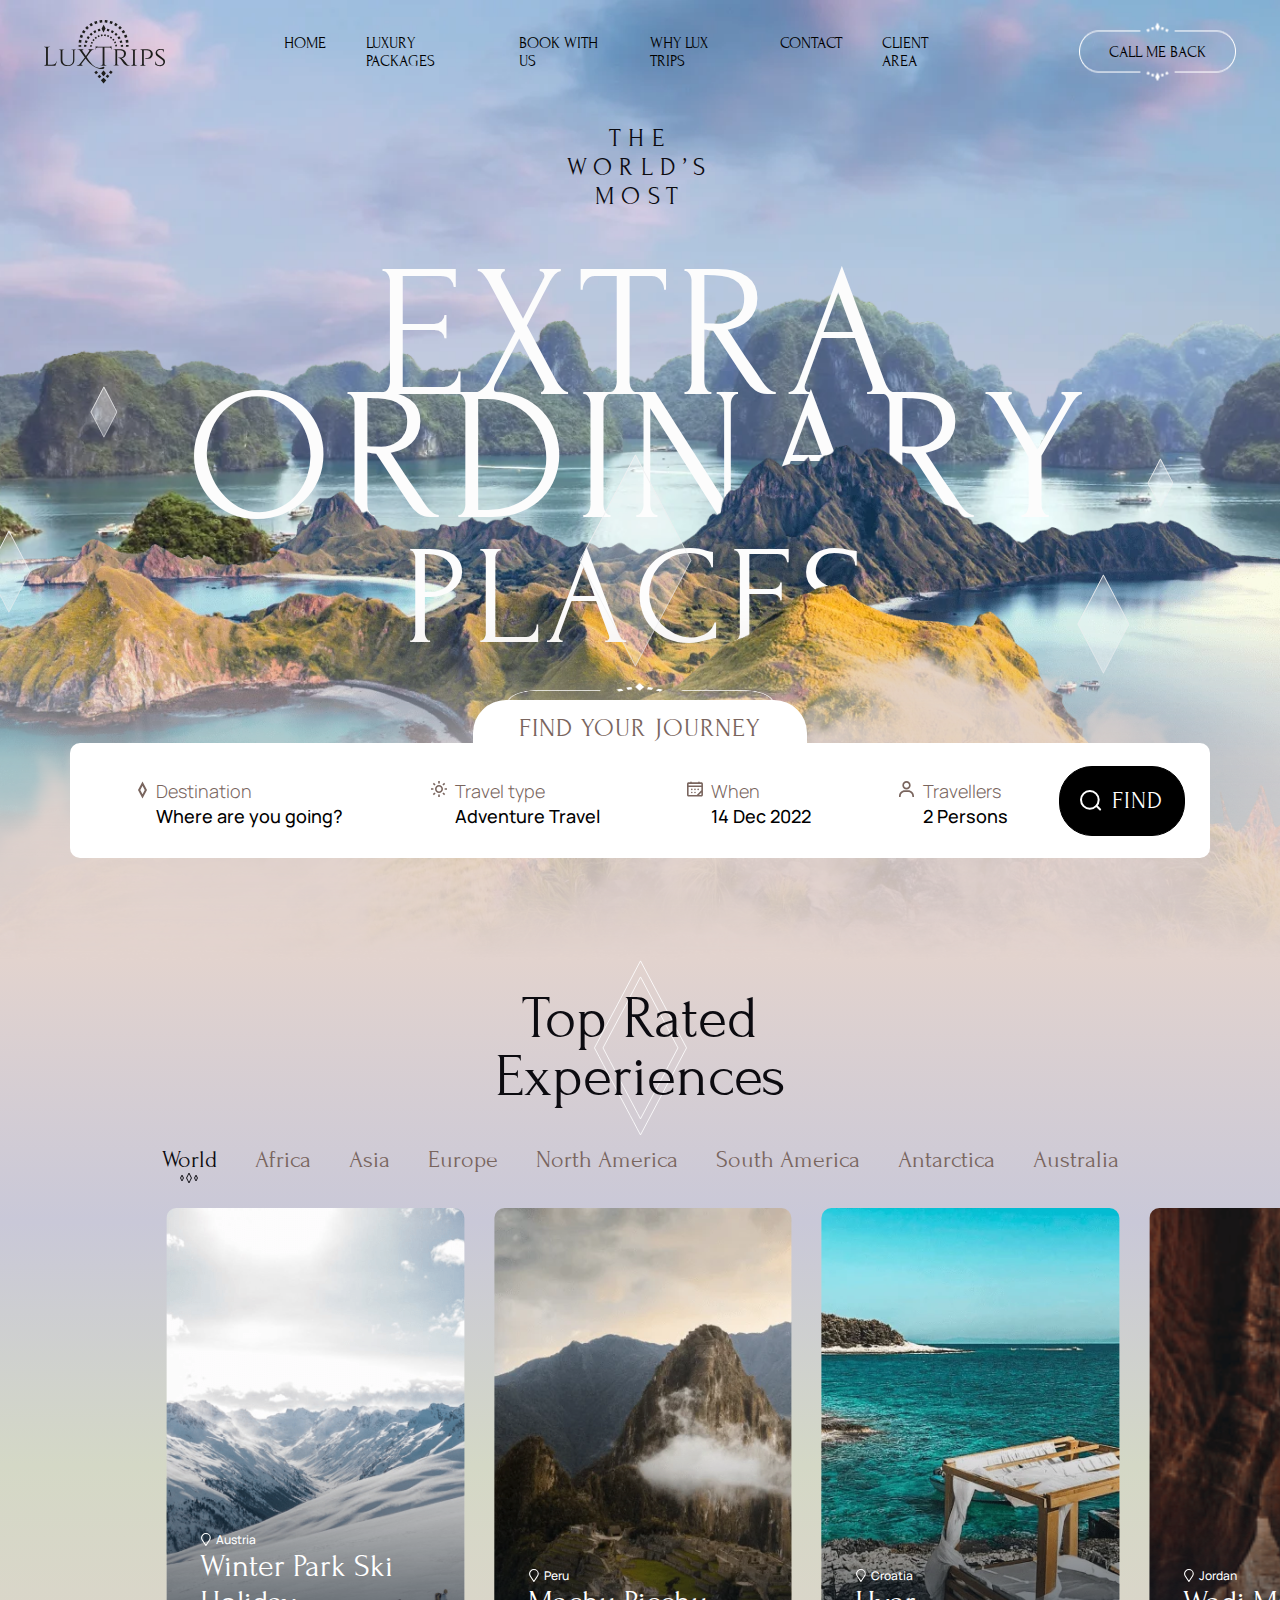
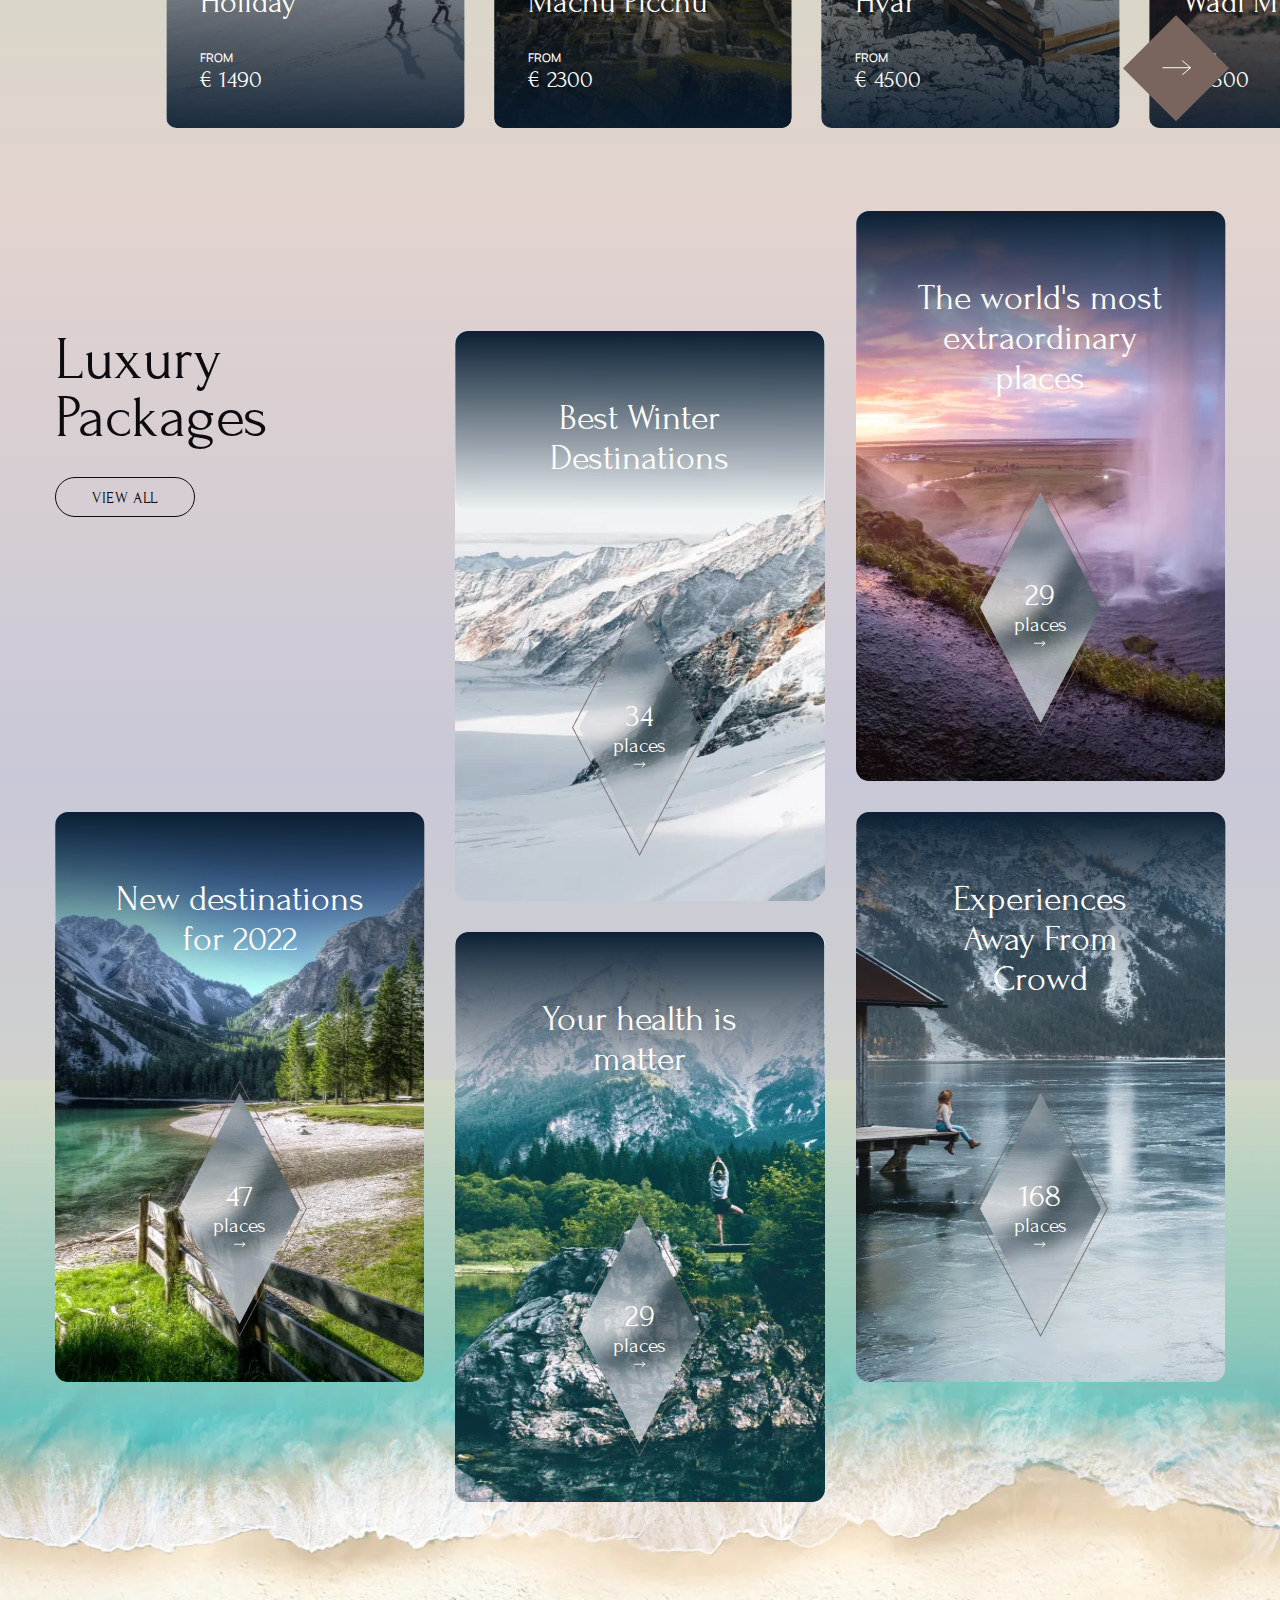
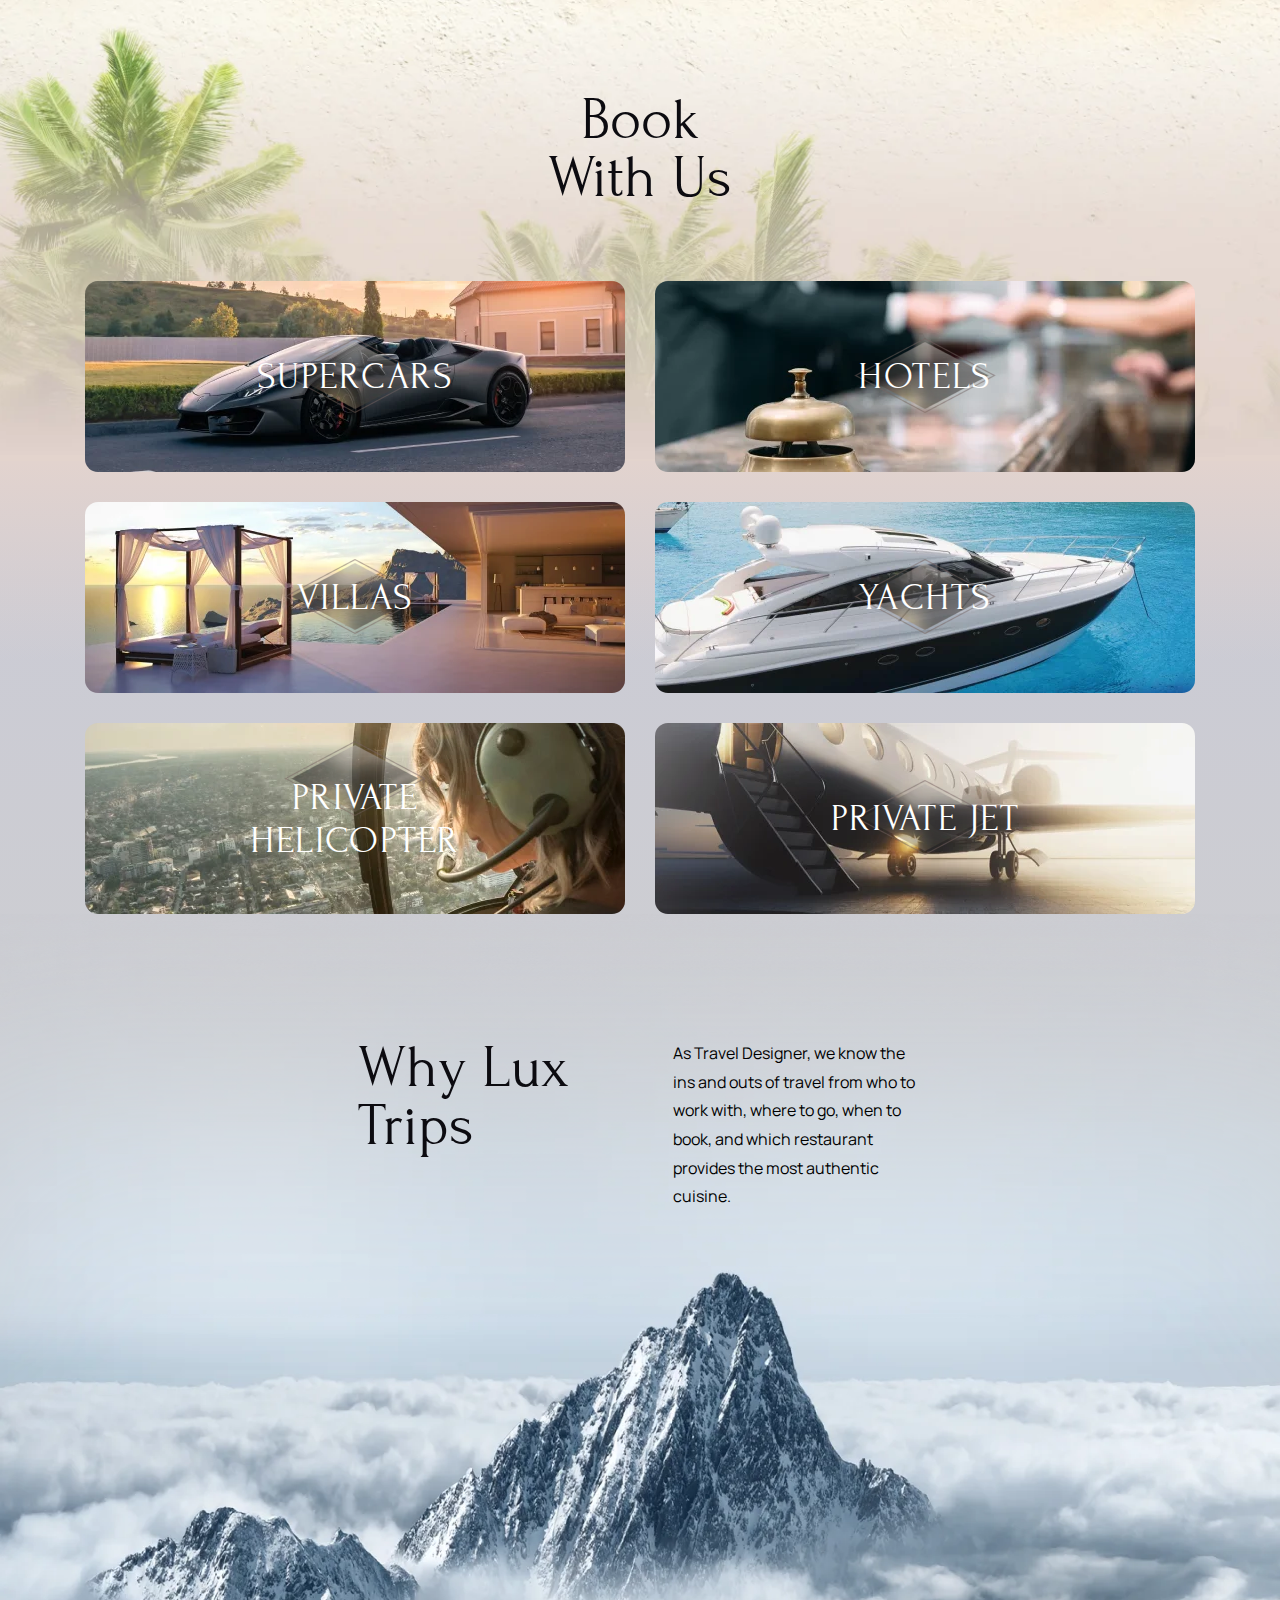
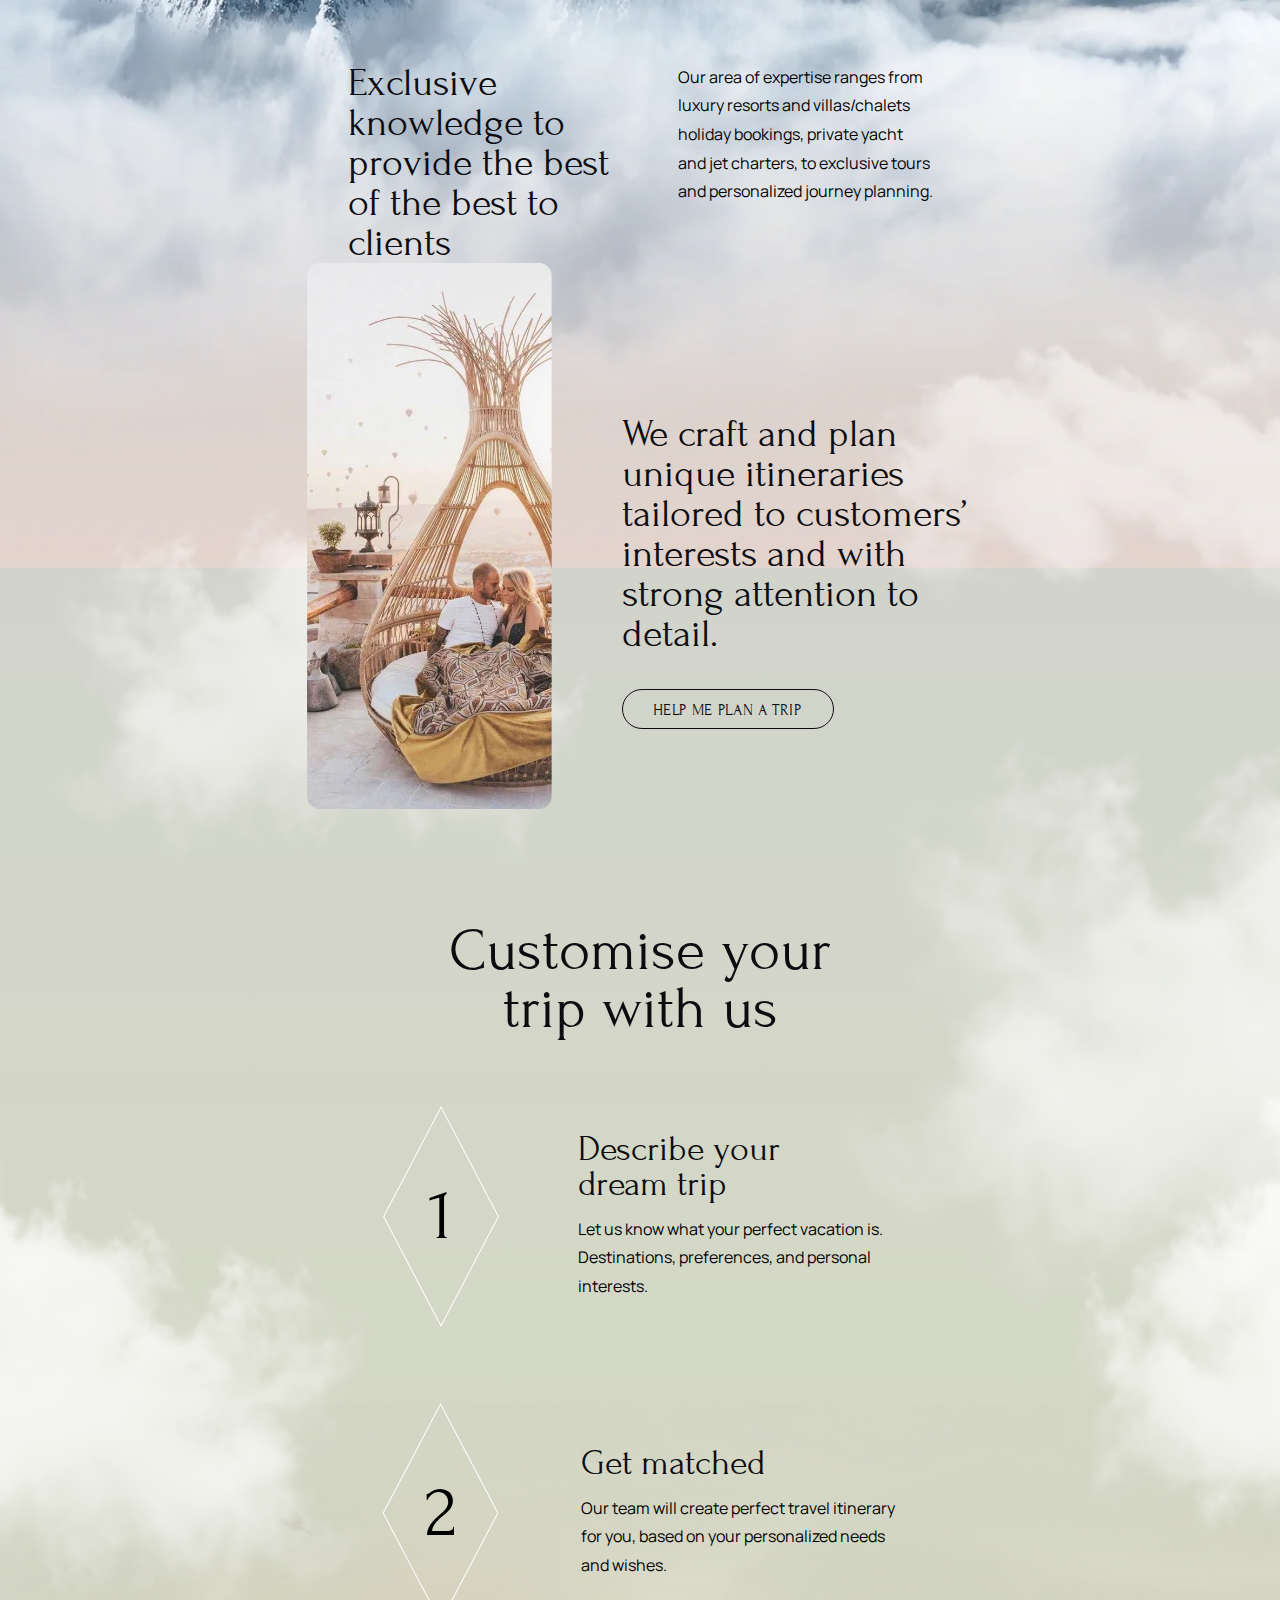
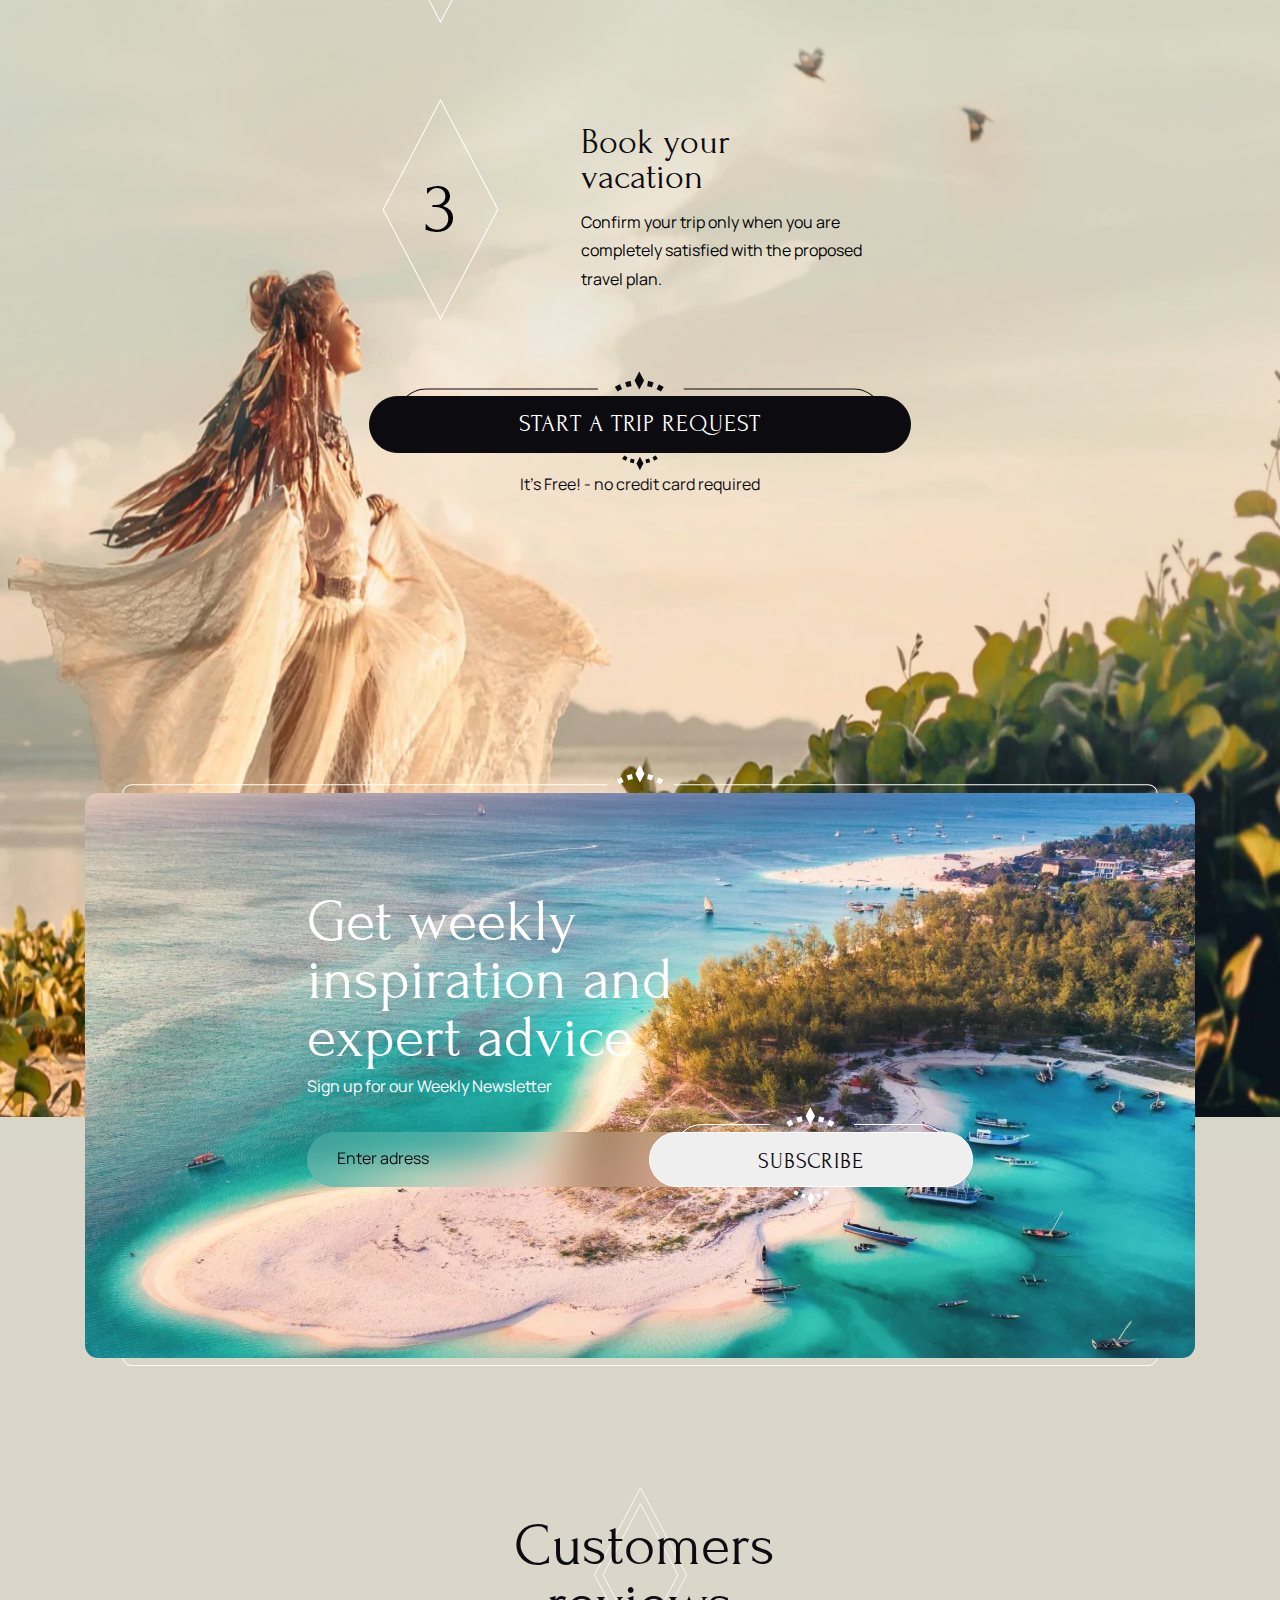
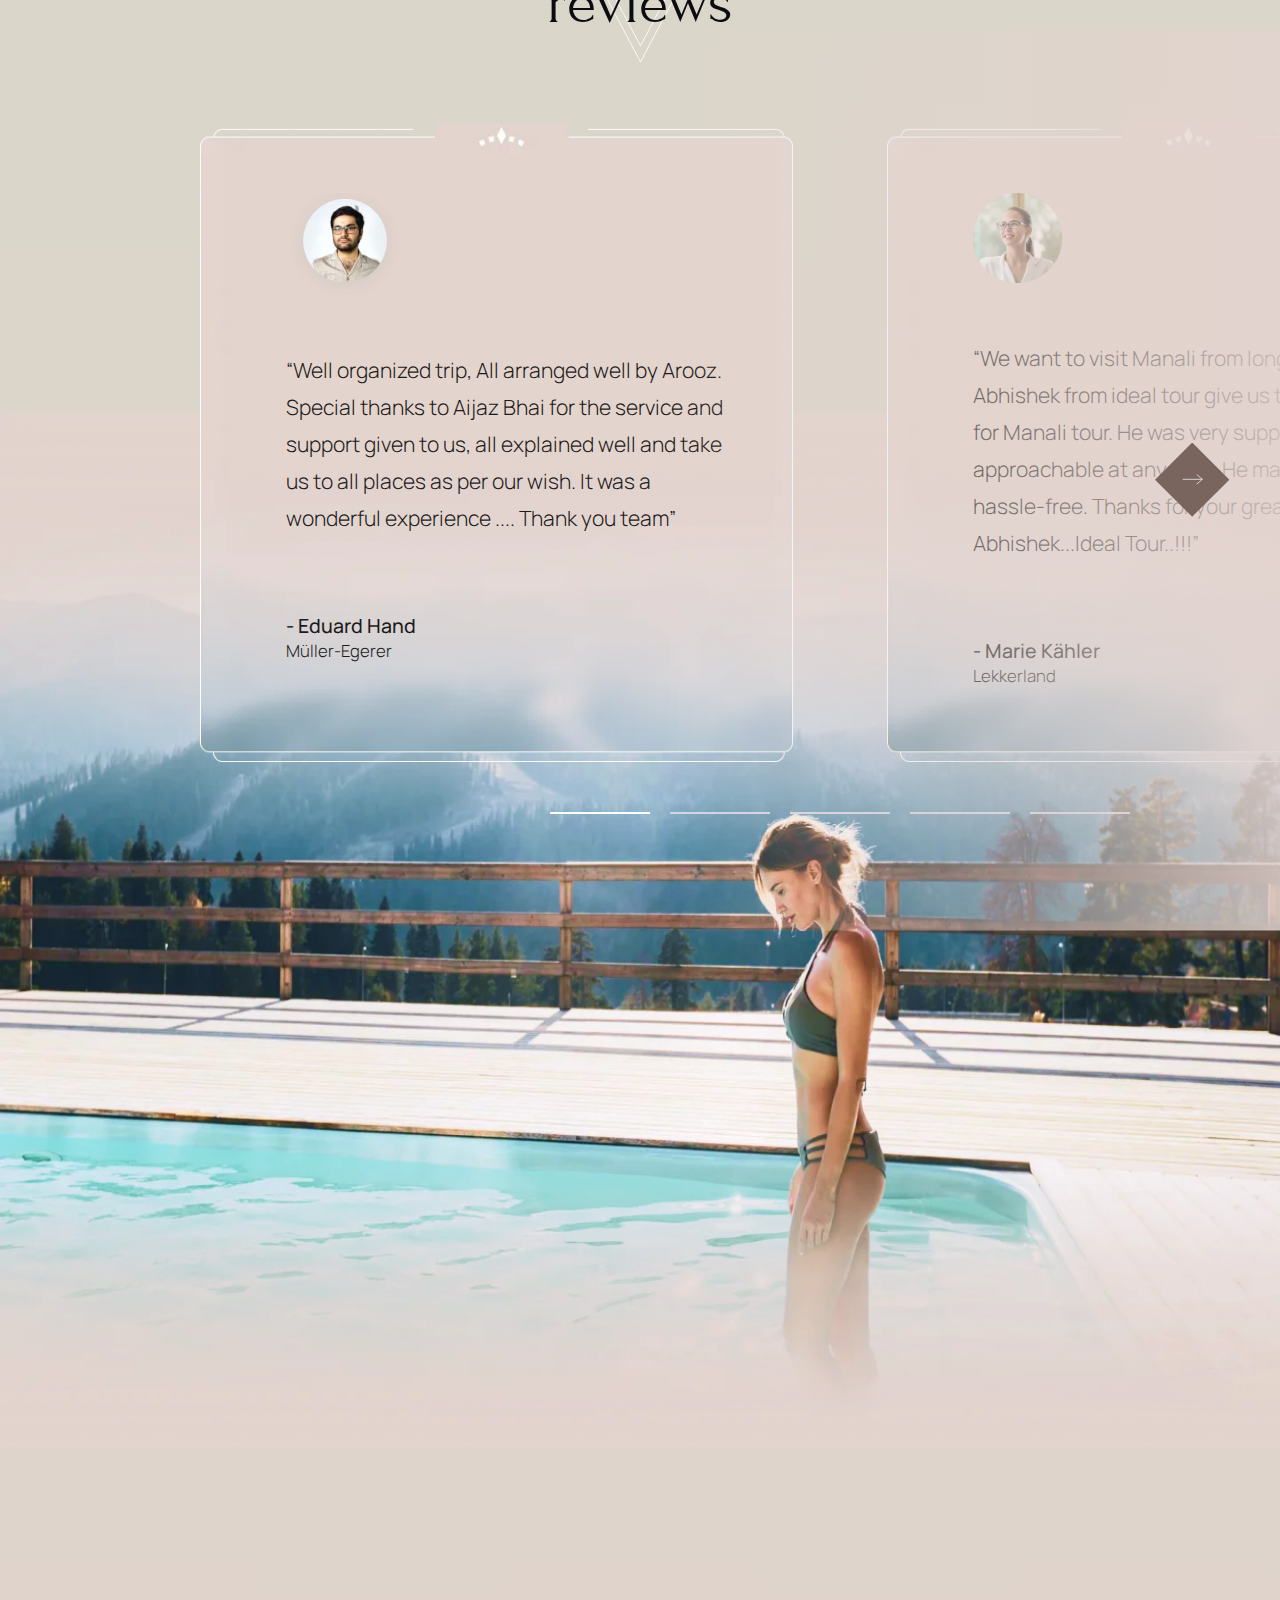
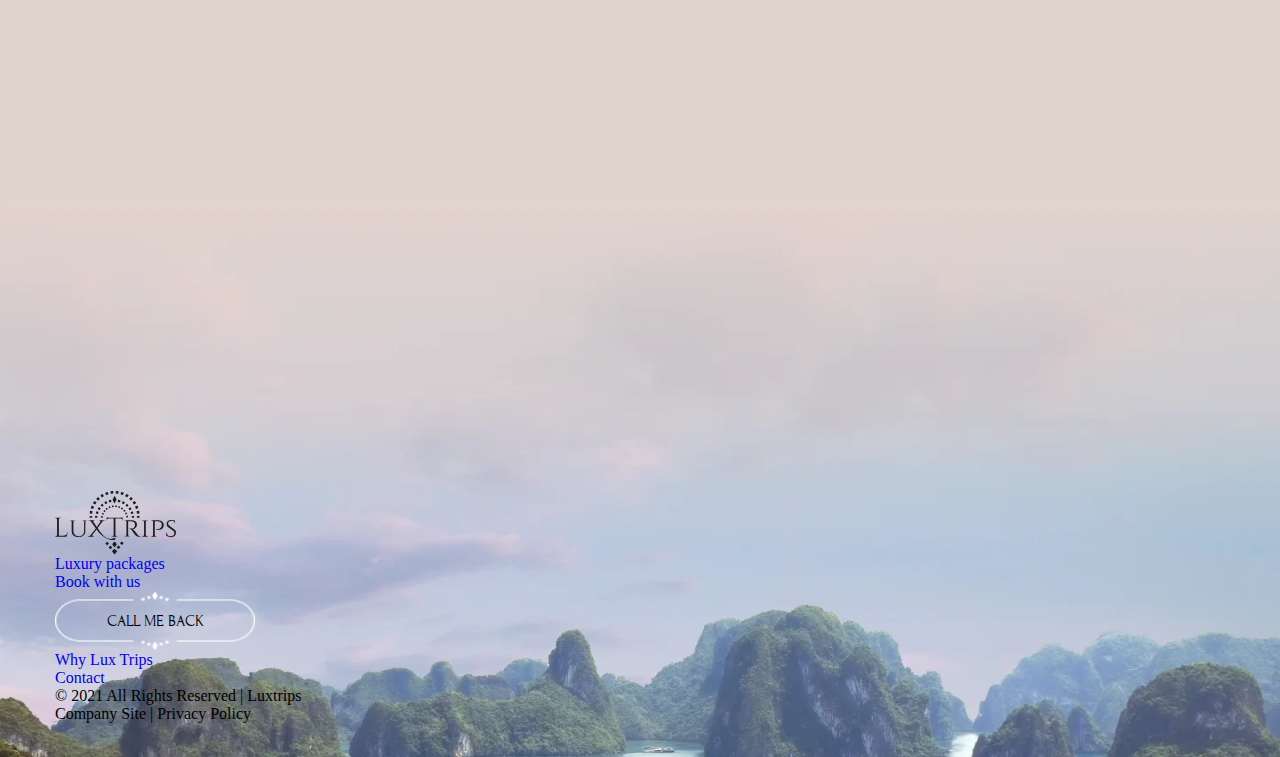
==== Travel/index.html @ ab9c5ced "Add files via upload" ====
<!DOCTYPE html>
<html lang="en">

<head>
  <meta charset="UTF-8">
  <meta name="viewport" content="width=device-width, initial-scale=1.0">
  <title>Travel</title>
  <link rel="stylesheet" href="css/style.min.css">
</head>

<body>

  <div class="wrapper">
    <main class="main">
      <div class="main__overlay"></div>
      <div class="main__clouds"></div>
      <header class="header">
        <div class="header__container">
          <div class="header__inner">
            <a class="header__logo-link" href="#">
              <img class="header__logo" src="images/main/header-logo.svg"></img>
            </a>
            <nav class="menu">
              <ul class="menu__list">
                <li class="menu__list-item">
                  <a class="menu__link" href="#">
                    Home
                  </a>
                </li>
                <li class="menu__list-item">
                  <a class="menu__link" href="#">
                    Luxury packages
                  </a>
                </li>
                <li class="menu__list-item">
                  <a class="menu__link" href="#">
                    Book with us
                  </a>
                </li>
                <li class="menu__list-item">
                  <a class="menu__link" href="#">
                    Why Lux Trips
                  </a>
                </li>
                <li class="menu__list-item">
                  <a class="menu__link" href="#">
                    Contact
                  </a>
                </li>
                <li class="menu__list-item">
                  <a class="menu__link" href="#">
                    Client Area
                  </a>
                </li>
              </ul>
            </nav>
            <div class="header__btn-inner">
              <button class="header__btn">
                  Call Me Back
              </button>
            </div>
          </div>
        </div>
      </header>
      <div class="container">
        <div class="main__inner">
          <h6 class="main__suptitle">
            the <br> world’s <br> most
          </h6>
          <h2 class="main__title">
            extra <br> ordinary
          </h2>
          <span class="main__title-continue">
            Places
          </span>
          <div class="search">
            <div class="container">
              <div class="search__inner">
                <div class="search__title">
                  find your journey
                </div>
                <div class="search__params-row">
                  <div class="search__param-item search__param-item--destination">
                    <div class="search__param">Destination</div>
                    <div class="search__param-link">Where are you going?</div>
                  </div>
                  <div class="search__param-item search__param-item--travel">
                    <div class="search__param">Travel type</div>
                    <div class="search__param-link">Adventure Travel</div>
                  </div>
                  <div class="search__param-item search__param-item--calendar">
                    <div class="search__param">When</div>
                    <div class="search__param-link">14 Dec 2022</div>
                  </div>
                  <div class="search__param-item search__param-item--travelers">
                    <div class="search__param">Travellers</div>
                    <div class="search__param-link">2 Persons</div>
                  </div>
                  <button class="search__btn">
                    <img  class="search__btn-img" src="images/main/icon_search.svg" alt="search">
                    Find
                  </button>
                </div>
              </div>
            </div>
          </div>
        </div>
      </div>
    </main>
    <section class="experiances">
        <h3 class="experiances__title title-with-round">
          Top Rated <br> Experiences
        </h3>
        <div class="experiances__inner">
          <div class="container experiances__container">
            <ul class="experiances__country-list">
              <li class="experiances__country-item">
                <a class="experiances__country-link experiances__country--active" href="#">
                  World
                </a>
              </li>
              <li class="experiances__country-item">
                <a class="experiances__country-link" href="#">
                  Africa
                </a>
              </li>
              <li class="experiances__country-item">
                <a class="experiances__country-link" href="#">
                  Asia
                </a>
              </li>
              <li class="experiances__country-item">
                <a class="experiances__country-link" href="#">
                  Europe
                </a>
              </li>
              <li class="experiances__country-item">
                <a class="experiances__country-link" href="#">
                  North America
                </a>
              </li>
              <li class="experiances__country-item">
                <a class="experiances__country-link" href="#">
                  South America
                </a>
              </li>
              <li class="experiances__country-item">
                <a class="experiances__country-link" href="#">
                  Antarctica
                </a>
              </li>
              <li class="experiances__country-item">
                <a class="experiances__country-link" href="#">
                  Australia
                </a>
              </li>
            </ul>
          </div>
          <div class="experiances__arrow">
            <img class="experiances__arrow-img" src="images/experiences/e-arrow.svg" alt="arrow">
          </div>
          <div class="experiances__row">
            <div class="experiances__item experiances__item--australia">
              <div class="experiances__info-wrapper">
                <div class="experiances__info">
                  <a class="experiances__country">
                    Austria
                  </a>
                  <div class="experiances__name-title">
                    Winter Park Ski Holiday
                  </div>
                  <div class="experiances__from">
                    From
                  </div>
                  <div class="experiances__price">
                    € 1490
                  </div>
                </div>
              </div>
           
            </div>
            <div class="experiances__item experiances__item--peru">
              <div class="experiances__info-wrapper">
                <div class="experiances__info">
                  <a class="experiances__country">
                    Peru
                  </a>
                  <div class="experiances__name-title">
                    Machu Picchu
                  </div>
                  <div class="experiances__from">
                    From
                  </div>
                  <div class="experiances__price">
                    € 2300
                  </div>
                </div>
              </div>
            </div>
            <div class="experiances__item experiances__item--croastia">
              <div class="experiances__info-wrapper">
                <div class="experiances__info">
                  <a class="experiances__country">
                    Croatia
                  </a>
                  <div class="experiances__name-title">
                    Hvar
                  </div>
                  <div class="experiances__from">
                    From
                  </div>
                  <div class="experiances__price">
                    € 4500
                  </div>
                </div>
              </div>
            </div>
            <div class="experiances__item experiances__item--jordan">
              <div class="experiances__info-wrapper">
                <div class="experiances__info">
                  <a class="experiances__country">
                    Jordan
                  </a>
                  <div class="experiances__name-title">
                    Wadi Musa
                  </div>
                  <div class="experiances__from">
                    From
                  </div>
                  <div class="experiances__price">
                    € 4500
                  </div>
                </div>
              </div>
            </div>
          </div>
        </div>
    </section>
    <section class="luxury luxury__offset">
      <div class="container">
        <div class="luxury__inner">
          <div class="luxury__row">
            <div class="luxury__item luxury__title-item">
              <h3 class="luxury__title">
                Luxury Packages
              </h3>
              <button class="luxury__btn">
                view all
              </button>
            </div>
            <div class="luxury__item luxury__item--best-winter">
              <p class="luxury__item-text">
                Best Winter Destinations
              </p>
              <a class="luxury__count-places" href="#">
                <img class="luxury__count-btn" src="images/luxury/button.webp" alt="btn">
                <div class="luxury__count-info">
                  <span class="luxury__counter">
                    34
                  </span>
                  <span class="luxury__counter-info">
                    places
                  </span>
                </div>
              </a>
            </div>
            <div class="luxury__item luxury__item--most-e-places">
              <p class="luxury__item-text">
                The world's most extraordinary places
              </p>
              <a class="luxury__count-places" href="#">
                <img class="luxury__count-btn" src="images/luxury/button.webp" alt="btn">
                <div class="luxury__count-info">
                  <span class="luxury__counter">
                    29
                  </span>
                  <span class="luxury__counter-info">
                    places
                  </span>
                </div>
              </a>
            </div>
            <div class="luxury__item luxury__item--new-destinations">
              <p class="luxury__item-text">
                New destinations for 2022
              </p>
              <a class="luxury__count-places" href="#">
                <img class="luxury__count-btn" src="images/luxury/button.webp" alt="btn">
                <div class="luxury__count-info">
                  <span class="luxury__counter">
                    47
                  </span>
                  <span class="luxury__counter-info">
                    places
                  </span>
                </div>
              </a>
            </div>
            <div class="luxury__item luxury__item--your-health">
              <p class="luxury__item-text">
                Your health is matter
              </p>
              <a class="luxury__count-places" href="#">
                <img class="luxury__count-btn" src="images/luxury/button.webp" alt="btn">
                <div class="luxury__count-info">
                  <span class="luxury__counter">
                    29
                  </span>
                  <span class="luxury__counter-info">
                    places
                  </span>
                </div>
              </a>
            </div>
            <div class="luxury__item luxury__item--away-from">
              <p class="luxury__item-text">
                Experiences Away From Crowd
              </p>
              <a class="luxury__count-places" href="#">
                <img class="luxury__count-btn" src="images/luxury/button.webp" alt="btn">
                <div class="luxury__count-info">
                  <span class="luxury__counter">
                    168
                  </span>
                  <span class="luxury__counter-info">
                    places
                  </span>
                </div>
              </a>
            </div>
          </div>
        </div>
      </div>
    </section>
    <section class="book book--absolute">
      <div class="container">
        <div class="book__inner">
          <h3 class="book__title">
            Book With Us
          </h3>
          <div class="book__row">
            <div class="book__row-item book__row-item--supercars">
              <a class="book__row-link" href="#">
                <p class="book__row-text">
                  Supercars
                </p>
              </a>
            </div>
            <div class="book__row-item book__row-item--hotels">
              <a class="book__row-link" href="#">
                <p class="book__row-text">
                  Hotels
                </p>
              </a>
            </div>
            <div class="book__row-item book__row-item--villas">
              <a class="book__row-link" href="#">
                <p class="book__row-text">
                  Villas
                </p>
              </a>
            </div>
            <div class="book__row-item book__row-item--yachts">
              <a class="book__row-link" href="#">
                <p class="book__row-text">
                  Yachts
                </p>
              </a>
            </div>
            <div class="book__row-item book__row-item--p-helicopter">
              <a class="book__row-link" href="#">
                <p class="book__row-text">
                  Private Helicopter
                </p>
              </a>
            </div>
            <div class="book__row-item book__row-item--p-jet">
              <a class="book__row-link" href="#">
                <p class="book__row-text">
                  Private Jet
                </p>
              </a>
            </div>
          </div>
        </div>
      </div>
    </section>
    <section class="lux-trips">
      <div class="container lux-trips__container">
        <div class="lux-trips__inner">
          <div class="lux-trips__title-wrapper">
            <h3 class="lux-trips__title">
              Why Lux Trips
            </h3>
            <p class="lux-trips__title-text">
              As Travel Designer, we know the ins and outs of travel from who to work with, where to go, when to book, and which restaurant provides the most authentic cuisine. 
            </p>
          </div>
          <div class="lux-trips__content">
            <p class="lux-trips__content-uptext">
              Exclusive knowledge to provide the best of the best to clients
            </p>
            <p class="lux-trips__content-smalltext">
              Our area of expertise ranges from luxury resorts and villas/chalets holiday bookings, private yacht and jet charters, to exclusive tours and personalized journey planning. 
            </p>
            <div class="lux-trips__content-item">
              <img class="lux-trips__content-img" src="images/lux-trips/lux-img.webp" alt="img">
              <div class="lux-trips__content-itemrow">
                <p class="lux-trips__content-itemtext">
                  We craft and plan unique itineraries tailored to customers’ interests and with strong attention to detail.
                </p>
                <button class="lux-trips__content-btn">
                  help me plan a trip
                </button>
              </div>
            </div>
          </div>
        </div>
      </div>
    </section>
    <section class="customise">
      <div class="container">
        <div class="customise__inner">
          <h3 class="customise__title">
            Customise your trip with us
          </h3>
          <div class="customise__row">
            <div class="customise__item">
              <div class="customise__num-img">
                1
              </div>
              <div class="customise__text-wrapper">
                <h6 class="customise__item-title">
                  Describe your dream trip
                </h6>
                <p class="customise__item-text">
                  Let us know what your perfect vacation is. Destinations, preferences, and personal interests. 
                </p>
              </div>
            </div>
            <div class="customise__item">
              <div class="customise__num-img">
                2
              </div>
              <div class="customise__text-wrapper">
                <h6 class="customise__item-title">
                  Get matched
                </h6>
                <p class="customise__item-text">
                  Our team will create perfect travel itinerary for you, based on your personalized needs and wishes. 
                </p>
              </div>
            </div>
            <div class="customise__item">
              <div class="customise__num-img">
                3
              </div>
              <div class="customise__text-wrapper">
                <h6 class="customise__item-title">
                  Book your vacation
                </h6>
                <p class="customise__item-text">
                  Confirm your trip only when you are completely satisfied with the proposed travel plan. 
                </p>
              </div>
            </div>
            <div class="customise__btn-wrapper">
              <button class="customise__btn">
                Start a trip request
              </button>
            </div>
            <p class="customise__sub-text">
              It’s Free! - no credit card required
            </p>
          </div>
        </div>
      </div>
      <div class="customise__subscribe">
        <div class="customise__subscribe-inner">
          <div class="customise__subscribe-border"></div>
          <div class="customise__img-content">
            <div class="customise__img-content-wrapper">
              <div class="customise__subscribe-title">
                Get weekly inspiration and expert advice
              </div>
              <p class="customise__subscribe-text">
                Sign up for our Weekly Newsletter
              </p>
              <label class="customise__subscribe-label">
                <input class="customise__subscribe-email" type="email" placeholder="Enter adress">
                <div class="customise__subscribe-btnwrapper">
                  <button class="customise__subscribe-btn">
                    Subscribe
                  </button>
                </div>
              </label>
            </div>
            
          </div>
        </div>
      </div>
    </section>
    <section class="customers customers__margin">
      <div class="customers__title title-with-round">
        Customers reviews
      </div>

      <div class="customers__row">
        <div class="customers__item">
          <div class="customers__item-inner">
            <div class="customers__item-img-wrapper">
              <img class="customers__item-img customers__item-img--man" src="images/customers/man.webp" alt="img">
            </div>

            <p class="customers__item-text">
              “Well organized trip, All arranged well by Arooz. Special thanks to Aijaz Bhai for the service and support given to us, all explained well and take us to all places as per our wish. It was a wonderful experience .... Thank you team”
            </p>
            <span class="customers__item-author">
              - Eduard Hand
            </span>
            <span class="customers__item-job">
              Müller-Egerer
            </span>
          </div>
        </div>
        <div class="customers__item">
          <div class="customers__item-inner">
            <div class="customers__item-img-wrapper">
            <img class="customers__item-img" src="images/customers/girl.webp" alt="img">
            </div>
            <p class="customers__item-text">
              “We want to visit Manali from long time. Abhishek from ideal tour give us the best quote for Manali tour. He was very supportive and approachable at any time. He made our trip hassle-free. Thanks for your great help Abhishek...Ideal Tour..!!!”            </p>
            <span class="customers__item-author">
              - Marie Kähler
            </span>
            <span class="customers__item-job">
              Lekkerland
            </span>
          </div>
        </div>
        <div class="customers__page-index">
          <div class="customers__page-index-item customers__page-index-item--active"></div>
          <div class="customers__page-index-item"></div>
          <div class="customers__page-index-item"></div>
          <div class="customers__page-index-item"></div>
          <div class="customers__page-index-item"></div>
        </div>
      </div>
    </section>
    
    <footer class="footer">
      <div class="container footer__container">
        <div class="footer__inner">
          <a class="footer__logo" href="#">
            <img class="footer__logo-img" src="images/main/header-logo.svg" alt="logo">
          </a>
    
          <nav class="footer__menu">
            <ul class="footer__menu-list">
              <li class="footer__menu-item">
                <a class="footer__menu-link" href="#">
                  Luxury packages
                </a>
              </li>
              <li class="footer__menu-item">
                <a class="footer__menu-link" href="#">
                  Book with us
                </a>
              </li>
              <li class="footer__menu-item">
                <div class="footer__menu-btn-inner header__btn-inner">
                  <button class="footer__menu-btn header__btn">
                    Call Me Back
                  </button>
                </div>
              </li>
              <li class="footer__menu-item">
                <a class="footer__menu-link" href="#">
                  Why Lux Trips
                </a>
              </li>
              <li class="footer__menu-item">
                <a class="footer__menu-link" href="#">
                  Contact
                </a>
              </li>
            </ul>
          </nav>
          <div class="footer__bottom">
            <div class="footer__copy">
              © 2021 All Rights Reserved | Luxtrips
            </div>
            <div class="footer__polcy">
              Company Site   |   Privacy Policy
            </div>
          </div>
        </div>
        </div>
    </footer>
  </div>



  <script src="js/main.min.js"></script>
</body>

</html>
---- Travel/css/style.min.css ----
@import url("https://fonts.googleapis.com/css2?family=Forum&display=swap");@import url("https://fonts.googleapis.com/css2?family=Manrope:wght@300;400;500;600;700&display=swap");html{-webkit-box-sizing:border-box;box-sizing:border-box}*,*::after,*::before{-webkit-box-sizing:inherit;box-sizing:inherit}ul[class],ol[class]{padding:0}body,h1,h2,h3,h4,h5,h6,p,ul,ol,li,figure,figcaption,blockquote,dl,dd{margin:0}ul[class]{list-style:none}img{max-width:100%;display:block}input,button,textarea,select{font:inherit}a{text-decoration:none}html,body{height:100%}.wrapper{display:-webkit-box;display:-ms-flexbox;display:flex;-webkit-box-orient:vertical;-webkit-box-direction:normal;-ms-flex-direction:column;flex-direction:column;min-height:100%;background:-webkit-gradient(linear, left top, left bottom, from(#E2D3CE), color-stop(30.73%, #C9C8D8), color-stop(59.37%, #D4D8C6), to(#E2D3CE));background:-o-linear-gradient(top, #E2D3CE 0%, #C9C8D8 30.73%, #D4D8C6 59.37%, #E2D3CE 100%);background:linear-gradient(180deg, #E2D3CE 0%, #C9C8D8 30.73%, #D4D8C6 59.37%, #E2D3CE 100%)}.main{-webkit-box-flex:1;-ms-flex:1 0 auto;flex:1 0 auto}.footer{-webkit-box-flex:0;-ms-flex:0 0 auto;flex:0 0 auto}.container{max-width:1200px;margin:0 auto;padding:0 15px}.title-with-round{position:relative;font-family:Forum;font-style:normal;font-weight:normal;font-size:60px;line-height:58px;color:#0C0B10;text-align:center;padding-top:30px;padding-bottom:30px;z-index:2;margin-bottom:10px}.title-with-round::after{position:absolute;content:'';width:100%;height:100%;top:0;right:0;background:url(../images/experiences/title-romb.svg) top center/contain no-repeat;z-index:-1;border-radius:0 0 10px 10px}.wrapper{overflow-x:hidden}.header__container{margin:20px 44px 40px 44px}.header__logo-link{display:-webkit-box;display:-ms-flexbox;display:flex;cursor:pointer}.header__inner{display:-webkit-box;display:-ms-flexbox;display:flex;max-height:80px;-webkit-box-pack:justify;-ms-flex-pack:justify;justify-content:space-between;-webkit-box-align:center;-ms-flex-align:center;align-items:center}.header__logo{width:121px;height:64px;-webkit-box-flex:0;-ms-flex:0 1 auto;flex:0 1 auto}.header__btn{position:relative;background:transparent;border:0px solid #ffffff;margin:20px 24px;border-radius:33px;text-transform:uppercase;font-family:'Forum', sans-serif;cursor:pointer}.header__btn-inner{position:relative;z-index:5;display:-webkit-box;display:-ms-flexbox;display:flex}.header__btn-inner::after{content:'';position:absolute;width:100%;height:100%;top:0;right:0;left:0;bottom:0;background:url(../images/main/button-call.webp) center/100% 100% no-repeat;cursor:pointer}.menu{width:60%;-webkit-box-flex:0;-ms-flex:0 1 60%;flex:0 1 60%;font-family:Forum;font-size:16px;line-height:18px;text-transform:uppercase;font-weight:400}.menu__list{display:-webkit-box;display:-ms-flexbox;display:flex;-webkit-box-pack:center;-ms-flex-pack:center;justify-content:center}.menu__list-item{padding:0 20px}.menu__link{color:#000;font-family:Forum}.main{background:url(../images/main/sky.webp) center bottom/cover no-repeat;width:100%;height:960px;position:relative}.main__overlay{position:absolute;bottom:0px;right:0;width:100%;height:600px;background:url(../images/main/main-bg.webp) bottom center/100% 86% no-repeat;z-index:5}.main__clouds{position:absolute;bottom:0;right:0;width:100%;height:351px;background:url(../images/main/gradient.png) center/100% 100% no-repeat,url(../images/main/clouds.webp) center/100% 100% no-repeat;z-index:7}.main::before{content:'';position:absolute;bottom:0;right:0;width:100%;height:687px;background:url(../images/main/back-main-bg.webp) center center/cover no-repeat}.main::after{content:'';position:absolute;height:430px;bottom:0px;right:0;width:100%;background-blend-mode:multiply;z-index:6;background-image:url(../images/main/mountains.webp);background-position:bottom right;background-repeat:no-repeat;background-size:100% 90%}.main__inner{position:relative;display:-webkit-box;display:-ms-flexbox;display:flex;-webkit-box-orient:vertical;-webkit-box-direction:normal;-ms-flex-direction:column;flex-direction:column;-webkit-box-align:center;-ms-flex-align:center;align-items:center}.main__suptitle{position:relative;font-family:Forum;font-style:normal;font-weight:normal;font-size:25px;color:#0C0B10;text-transform:uppercase;text-align:center;letter-spacing:0.3em;margin-bottom:64px;z-index:6}.main__title{position:relative;font-family:Forum;font-style:normal;font-weight:normal;font-size:190px;text-align:center;letter-spacing:0.04em;text-transform:uppercase;color:#FCFCFC;line-height:123px;width:1186px}.main__title::after{content:'';position:absolute;top:45%;-webkit-transform:translateX(40%);-ms-transform:translateX(40%);transform:translateX(40%);right:45%;height:288px;width:100%;background:url(../images/main/pins.svg);background-position:bottom center;background-repeat:no-repeat;z-index:11}.main__title-continue{position:relative;font-family:Forum;font-style:normal;font-weight:normal;font-size:141px;color:#FCFCFC;letter-spacing:0.04em;text-transform:uppercase;z-index:6}.search{position:relative;z-index:10;width:100%}.search__inner{width:100%;display:-webkit-box;display:-ms-flexbox;display:flex;-webkit-box-orient:vertical;-webkit-box-direction:normal;-ms-flex-direction:column;flex-direction:column}.search__params-row{width:100%;display:-webkit-box;display:-ms-flexbox;display:flex;background-color:#fff;border-radius:10px;min-height:114px;-ms-flex-pack:distribute;justify-content:space-around;margin-bottom:62px}.search__title{position:relative;min-width:330px;border-radius:33px 33px 0 0;margin:0 auto;margin-top:23px;text-align:center;background-color:#fff;font-family:Forum;font-style:normal;font-weight:normal;font-size:26px;text-align:center;letter-spacing:0.04em;text-transform:uppercase;color:#79655E;padding:13px 46px 0 46px}.search__title::before{content:'';position:absolute;top:-17px;right:50%;-webkit-transform:translateX(50%);-ms-transform:translateX(50%);transform:translateX(50%);width:100%;height:100%;background:url(../images/main/big-arr-up.png) center top/80% 100% no-repeat;z-index:-1}.search__param-item{position:relative;margin-top:36px;margin-bottom:29px;padding-left:24px;margin-left:37px;background-repeat:no-repeat;background-position:top 2px left}.search__param-item--destination{background-image:url(../images/main/destination.svg);background-repeat:no-repeat;background-position:top 2px  left 6px}.search__param-item--travel{background-image:url(../images/main/travel.svg)}.search__param-item--calendar{background-image:url(../images/main/when.svg)}.search__param-item--travelers{background-image:url(../images/main/travelers.svg)}.search__param{font-family:Manrope;font-style:normal;font-weight:300;font-size:18px;line-height:25px;color:#79655E}.search__param-link{font-family:Manrope;font-style:normal;font-weight:500;font-size:18px;line-height:25px}.search__btn{display:-webkit-box;display:-ms-flexbox;display:flex;-webkit-box-pack:center;-ms-flex-pack:center;justify-content:center;-webkit-box-align:center;-ms-flex-align:center;align-items:center;background:#000;width:126px;height:70px;margin:auto 0;border-radius:33px;border:1px solid #000;font-family:Forum;font-style:normal;font-weight:normal;font-size:24px;line-height:26px;letter-spacing:0.04em;text-transform:uppercase;color:#fff}.search__btn:hover{border:1px solid #fff}.search__btn-img{margin-right:10px}.experiances{height:851px;background:-webkit-gradient(linear, left top, left bottom, from(#E2D3CE), color-stop(30.73%, #C9C8D8), color-stop(59.37%, #D4D8C6), to(#E2D3CE));background:-o-linear-gradient(top, #E2D3CE 0%, #C9C8D8 30.73%, #D4D8C6 59.37%, #E2D3CE 100%);background:linear-gradient(180deg, #E2D3CE 0%, #C9C8D8 30.73%, #D4D8C6 59.37%, #E2D3CE 100%)}.experiances__title{position:relative;font-family:Forum;font-style:normal;font-weight:normal;font-size:60px;line-height:58px;color:#0C0B10;text-align:center;padding-top:30px;padding-bottom:30px;z-index:2;margin-bottom:10px}.experiances__title::after{position:absolute;content:'';width:100%;height:100%;top:0;right:0;background:url(../images/experiences/title-romb.svg) top center/contain no-repeat;z-index:-1;border-radius:0 0 10px 10px}.experiances__title__inner{position:relative;margin-bottom:126px}.experiances__title__container{height:100%}.experiances__country-list{display:-webkit-box;display:-ms-flexbox;display:flex;-webkit-box-pack:center;-ms-flex-pack:center;justify-content:center;margin-bottom:35px}.experiances__country-item{display:-webkit-box;display:-ms-flexbox;display:flex;-webkit-box-pack:center;-ms-flex-pack:center;justify-content:center;padding:0 19px;font-family:Forum;font-style:normal;font-weight:normal;font-size:24px}.experiances__country-link{color:#79655E}.experiances__country--active{position:relative;color:#0C0B10}.experiances__country--active::after{content:'';bottom:-11px;right:50%;-webkit-transform:translateX(50%);-ms-transform:translateX(50%);transform:translateX(50%);width:18px;height:12px;position:absolute;background:url(../images/experiences/country-active.svg) bottom center/contain no-repeat}.experiances__row{position:relative;top:0;right:0;-webkit-transform:translateX(13%);-ms-transform:translateX(13%);transform:translateX(13%);display:-ms-grid;display:grid;-ms-grid-rows:minmax(300px, 520px);-ms-grid-columns:minmax(250px, 350px) 30px minmax(250px, 350px) 30px minmax(250px, 350px) 30px minmax(250px, 350px);grid-template:repeat(1, minmax(300px, 520px))/repeat(4, minmax(250px, 350px));gap:30px;overflow:hidden;z-index:5}.experiances__item{position:relative;min-height:400px;background:#fff;border-radius:10px 10px 10px 10px;display:-webkit-box;display:-ms-flexbox;display:flex;-webkit-box-orient:vertical;-webkit-box-direction:normal;-ms-flex-direction:column;flex-direction:column;-webkit-box-pack:end;-ms-flex-pack:end;justify-content:flex-end;background-blend-mode:multiply;z-index:11}.experiances__item:hover{border:0.5px solid #C9C8D7}.experiances__item::after{content:'';position:absolute;width:100%;height:60%;bottom:0;left:0;background:url(../images/experiences/overlay-bg.png);z-index:-1;border-radius:10px}.experiances__item--australia{background:url(../images/experiences/australia-bg-min.webp) center center/cover no-repeat;border-radius:10px 10px 10px 10px}.experiances__item--peru{background:url(../images/experiences/peru-bg-min.webp) center center/cover no-repeat}.experiances__item--croastia{background:url(../images/experiences/croatia-bg-min.webp) center center/cover no-repeat}.experiances__item--jordan{background:url(../images/experiences/jordan-bg-min.webp) center center/cover no-repeat}.experiances__info-wrapper{padding:20px 36px 35px 34px}.experiances__country{position:relative;font-family:Manrope;font-style:normal;font-weight:500;font-size:12px;line-height:16px;color:#FFFFFF;padding-left:16px}.experiances__country::after{position:absolute;content:'';width:100%;height:100%;top:0;left:0;background:url(../images/experiences/country-lamp.svg) left/11px 13px no-repeat}.experiances__name-title{font-family:Forum;font-style:normal;font-weight:normal;font-size:32px;color:#FFFFFF;padding-bottom:30px}.experiances__from{font-family:Manrope;font-style:normal;font-weight:500;font-size:12px;line-height:16px;text-transform:uppercase;color:#FFFFFF}.experiances__price{font-family:Forum;font-style:normal;font-weight:normal;font-size:24px;color:#FFFFFF}.experiances__arrow{position:absolute;width:100%;height:100%}.experiances__arrow-img{z-index:12;position:absolute;top:50%;margin:auto 0;-webkit-transform:translateY(-40%);-ms-transform:translateY(-40%);transform:translateY(-40%);right:50px;display:block;cursor:pointer}.luxury{position:relative;background:-webkit-gradient(linear, left top, left bottom, from(#E2D3CE), color-stop(30.73%, #C9C8D8), color-stop(59.37%, #D4D8C6), to(#E2D3CE));background:-o-linear-gradient(top, #E2D3CE 0%, #C9C8D8 30.73%, #D4D8C6 59.37%, #E2D3CE 100%);background:linear-gradient(180deg, #E2D3CE 0%, #C9C8D8 30.73%, #D4D8C6 59.37%, #E2D3CE 100%)}.luxury::after{content:'';position:absolute;height:981px;width:100%;bottom:0;right:0;left:0;background:url(../images/luxury/lluxury-bottom-bg.webp) bottom/cover no-repeat;z-index:1}.luxury__inner{width:100%;height:1850px}.luxury__row{position:relative;display:-ms-grid;display:grid;height:1291px;width:100%;-ms-grid-rows:1fr 31px 1fr 31px 1fr 31px 1fr 31px 1fr 31px 1fr 31px 1fr 31px 1fr 31px 1fr 31px 1fr 31px 1fr;-ms-grid-columns:1fr 31px 1fr 31px 1fr;grid-template:repeat(11, 1fr)/repeat(3, 1fr);gap:31px;z-index:11}.luxury__item{position:relative;border-radius:13px;background-blend-mode:multiply;display:-webkit-box;display:-ms-flexbox;display:flex;-webkit-box-orient:vertical;-webkit-box-direction:normal;-ms-flex-direction:column;flex-direction:column;-webkit-box-pack:justify;-ms-flex-pack:justify;justify-content:space-between;-webkit-box-align:center;-ms-flex-align:center;align-items:center}.luxury__item:hover{border:0.1px solid #C9C8D7;-webkit-box-shadow:0 14px 28px rgba(0,0,0,0.25),0 10px 10px rgba(0,0,0,0.22);box-shadow:0 14px 28px rgba(0,0,0,0.25),0 10px 10px rgba(0,0,0,0.22)}.luxury__item::before{content:'';position:absolute;height:180px;width:100%;top:0;right:0;left:0;background:-webkit-gradient(linear, left top, left bottom, from(rgba(0,0,0,0)), to(#0B2034));background:-o-linear-gradient(top, rgba(0,0,0,0) 0%, #0B2034 100%);background:linear-gradient(180deg, rgba(0,0,0,0) 0%, #0B2034 100%);-webkit-transform:rotate(180deg);-ms-transform:rotate(180deg);transform:rotate(180deg);border-radius:13px 13px 13px 13px;z-index:1}.luxury__title-item{display:-webkit-box;display:-ms-flexbox;display:flex;-webkit-box-pack:start;-ms-flex-pack:start;justify-content:flex-start;-webkit-box-align:start;-ms-flex-align:start;align-items:flex-start;-ms-grid-row:2;-ms-grid-row-span:4;-ms-grid-column:1;grid-area:2 / 1 / 6 / 1}.luxury__title-item::before{content:'';background:transparent}.luxury__title-item:hover{border:0px solid #C9C8D7;-webkit-box-shadow:none;box-shadow:none}.luxury__title{font-family:Forum;font-style:normal;font-weight:normal;font-size:60px;line-height:58px;color:#0C0B10}.luxury__btn{-ms-flex-item-align:start;align-self:flex-start;font-family:Forum;font-style:normal;font-weight:normal;font-size:16px;line-height:18px;text-align:center;letter-spacing:0.04em;text-transform:uppercase;color:#0C0B10;background:transparent;border-radius:20px;padding:11px 36px 9px 36px;border:1px solid #0C0B10;margin-top:30px;cursor:pointer;position:relative;z-index:10}.luxury__btn:hover{border:1px solid #fff}.luxury__item--best-winter{-ms-grid-column:2;grid-column:2 / 2;-ms-grid-row:2;-ms-grid-row-span:5;grid-row:2 / 7;background:url(../images/luxury/best-winter.webp) center/100% 100% no-repeat}.luxury__item--most-e-places{-ms-grid-column:3;grid-column:3 / 3;-ms-grid-row:1;-ms-grid-row-span:5;grid-row:1 / 6;background:url(../images/luxury/the-world.webp) center/100% 100% no-repeat}.luxury__item--new-destinations{-ms-grid-row:6;-ms-grid-row-span:5;-ms-grid-column:1;grid-area:6 / 1 / 11 / 1;background:url(../images/luxury/new-destinations.webp) center/100% 100% no-repeat}.luxury__item--your-health{-ms-grid-row:7;-ms-grid-row-span:5;-ms-grid-column:2;grid-area:7 / 2 / 12 / 2;background:url(../images/luxury/your-health.webp) center/100% 100% no-repeat}.luxury__item--away-from{-ms-grid-row:6;-ms-grid-row-span:5;-ms-grid-column:3;grid-area:6 / 3 / 11 / 3;background:url(../images/luxury/experiences-away.webp) center/100% 100% no-repeat}.luxury__item-text{width:251px;margin:67px auto 20px auto;position:relative;font-family:Forum;font-style:normal;font-weight:normal;font-size:36px;color:#FFFFFF;z-index:10;text-align:center}.luxury__count-places{position:relative;display:-webkit-box;display:-ms-flexbox;display:flex;-webkit-box-orient:vertical;-webkit-box-direction:normal;-ms-flex-direction:column;flex-direction:column;margin-bottom:45px;margin-top:40px}.luxury__count-info{position:absolute;display:-webkit-box;display:-ms-flexbox;display:flex;-webkit-box-align:center;-ms-flex-align:center;align-items:center;-webkit-box-pack:center;-ms-flex-pack:center;justify-content:center;-webkit-box-orient:vertical;-webkit-box-direction:normal;-ms-flex-direction:column;flex-direction:column;top:50%;-webkit-transform:translateY(-50%);-ms-transform:translateY(-50%);transform:translateY(-50%);right:0;left:0;padding:50px 25px;margin:auto 0}.luxury__count-btn{opacity:.85}.luxury__counter{font-family:Forum;font-style:normal;font-weight:normal;font-size:32px;text-align:center;color:#FFFFFF;overflow-x:hidden;word-break:break-all}.luxury__counter-info{position:relative;font-family:Forum;font-style:normal;font-weight:normal;font-size:21px;text-align:center;color:#FFFFFF;word-break:break-all}.luxury__counter-info::after{content:'';position:absolute;width:12px;height:6px;bottom:-10px;right:50%;-webkit-transform:translateX(50%);-ms-transform:translateX(50%);transform:translateX(50%);background:url(../images/luxury/arr-right.svg) bottom/cover no-repeat}.book--absolute{position:relative;bottom:370px;right:0;z-index:111;margin-bottom:-370px}.book--absolute::before{content:'';position:absolute;top:370px;left:0;width:100%;height:200px;background:-webkit-gradient(linear, left bottom, left top, from(rgba(226,211,206,0)), color-stop(99.99%, #E2D3CE));background:-o-linear-gradient(bottom, rgba(226,211,206,0) 0%, #E2D3CE 99.99%);background:linear-gradient(0deg, rgba(226,211,206,0) 0%, #E2D3CE 99.99%);z-index:-1}.book__title{width:200px;font-family:Forum;font-style:normal;font-weight:normal;font-size:60px;line-height:58px;text-align:center;color:#0C0B10;text-align:center;margin:0 auto;margin-bottom:74px}.book__row{display:-ms-grid;display:grid;-ms-grid-rows:minmax(150px, 191px) 30px minmax(150px, 191px) 30px minmax(150px, 191px);-ms-grid-columns:minmax(300px, 540px) 30px minmax(300px, 540px);grid-template:repeat(3, minmax(150px, 191px))/repeat(2, minmax(300px, 540px));-webkit-box-pack:center;-ms-flex-pack:center;justify-content:center;-webkit-box-align:center;-ms-flex-align:center;align-items:center;gap:30px}.book__row-item{border-radius:13px;min-height:191px;cursor:pointer;overflow:hidden;display:-webkit-box;display:-ms-flexbox;display:flex;-webkit-box-align:center;-ms-flex-align:center;align-items:center;-webkit-box-pack:center;-ms-flex-pack:center;justify-content:center;-webkit-transition:all 0.1s ease;-o-transition:all 0.1s ease;transition:all 0.1s ease}.book__row-item:hover{border:0.4px solid #CBCBD4;-webkit-box-shadow:0 14px 28px rgba(0,0,0,0.25),0 10px 10px rgba(0,0,0,0.22);box-shadow:0 14px 28px rgba(0,0,0,0.25),0 10px 10px rgba(0,0,0,0.22)}.book__row-item--supercars{background:url(../images/book/supercars.webp) center/100% 100% no-repeat}.book__row-item--hotels{background:url(../images/book/hotels.webp) center/100% 100% no-repeat}.book__row-item--villas{background:url(../images/book/villlas.webp) center/100% 100% no-repeat}.book__row-item--yachts{background:url(../images/book/yachts.webp) center/100% 100% no-repeat}.book__row-item--p-helicopter{background:url(../images/book/privat-helocopter.webp) center/100% 100% no-repeat}.book__row-item--p-jet{background:url(../images/book/privat-jet.webp) center/100% 100% no-repeat}.book__row-link{display:-webkit-box;display:-ms-flexbox;display:flex;-webkit-box-align:center;-ms-flex-align:center;align-items:center;-webkit-box-pack:center;-ms-flex-pack:center;justify-content:center;margin:0 auto;font-family:Forum;font-style:normal;font-weight:normal;font-size:38px;display:flex;align-items:center;text-align:center;letter-spacing:0.04em;text-transform:uppercase;color:#FFFFFF}.book__row-text{position:relative;width:241px;z-index:11}.book__row-text::after{content:'';position:absolute;width:141px;height:75px;top:-40%;-webkit-transform:translateY(-50%);-ms-transform:translateY(-50%);transform:translateY(-50%);right:50%;-webkit-transform:translateX(50%);-ms-transform:translateX(50%);transform:translateX(50%);background:url(../images/book/text-romb.webp) center/100% 100% no-repeat;z-index:-1;opacity:.6}.lux-trips{position:relative;top:229px;right:0;height:1308px;margin-top:-229px;background:url(../images/lux-trips/bg_whyluxtrip.webp) center/100% 100% no-repeat}.lux-trips__container{height:100%}.lux-trips__inner{padding-top:125px;display:-webkit-box;display:-ms-flexbox;display:flex;-webkit-box-orient:vertical;-webkit-box-direction:normal;-ms-flex-direction:column;flex-direction:column;-webkit-box-align:center;-ms-flex-align:center;align-items:center;height:100%}.lux-trips__title-wrapper{display:-ms-grid;display:grid;-webkit-box-pack:center;-ms-flex-pack:center;justify-content:center;-ms-grid-rows:1fr;-ms-grid-columns:minmax(185px, 250px) 65px minmax(185px, 250px);grid-template:1fr/repeat(2, minmax(185px, 250px));gap:65px}.lux-trips__title{width:250px;font-family:Forum;font-style:normal;font-weight:normal;font-size:60px;line-height:58px;color:#0C0B10}.lux-trips__title-text{width:254px;font-family:Manrope;font-style:normal;font-weight:normal;font-size:16px;line-height:179.8%;color:#000000}.lux-trips__content{display:-webkit-box;display:-ms-flexbox;display:flex;margin:0 auto;-ms-flex-wrap:wrap;flex-wrap:wrap;-webkit-box-pack:center;-ms-flex-pack:center;justify-content:center;margin-top:auto;padding-top:452px}.lux-trips__content-uptext{width:302px;font-family:Forum;font-style:normal;font-weight:normal;font-size:40px;line-height:40px;color:#0C0B10;margin-right:28px}.lux-trips__content-smalltext{width:255px;font-family:Manrope;font-style:normal;font-weight:normal;font-size:16px;line-height:179.8%;color:#000000;margin-bottom:57px}.lux-trips__content-item{position:relative;display:-webkit-box;display:-ms-flexbox;display:flex;-webkit-box-align:center;-ms-flex-align:center;align-items:center;z-index:3}.lux-trips__content-itemrow{margin-top:104px;margin-left:70px;margin-bottom:35px}.lux-trips__content-itemtext{width:352px;font-family:Forum;font-style:normal;font-weight:normal;font-size:40px;line-height:40px;color:#0C0B10}.lux-trips__content-btn{cursor:pointer;margin-top:35px;font-family:Forum;font-style:normal;font-weight:normal;font-size:16px;line-height:18px;text-align:center;letter-spacing:0.04em;text-transform:uppercase;color:#0C0B10;border:0.624428px solid #0C0B10;border-radius:61.3171px;padding:11px 31px 9px 30px;background:transparent}.customise{position:relative}.customise::before{content:'';position:absolute;top:0;right:0;left:0;width:100%;height:1336px;background:url(../images/customize/clouds.webp) center/100% 100% no-repeat;z-index:2;pointer-events:none}.customise::after{content:'';position:absolute;bottom:0;right:0;left:0;width:100%;height:1330px;background:url(../images/customize/bg_strat_trip.webp) center/100% 100% no-repeat;z-index:1;pointer-events:none}.customise__subscribe{position:relative;top:270px}.customise__inner{max-height:1968px;margin-top:529px;display:-webkit-box;display:-ms-flexbox;display:flex;-webkit-box-orient:vertical;-webkit-box-direction:normal;-ms-flex-direction:column;flex-direction:column;-webkit-box-align:center;-ms-flex-align:center;align-items:center;position:relative;z-index:10}.customise__title{width:403px;margin:0 auto;font-family:Forum;font-style:normal;font-weight:normal;font-size:60px;line-height:58px;text-align:center;color:#0C0B10;margin-bottom:68px}.customise__item{display:-webkit-box;display:-ms-flexbox;display:flex;-webkit-box-pack:center;-ms-flex-pack:center;justify-content:center;overflow:hidden;-webkit-box-align:center;-ms-flex-align:center;align-items:center;padding-bottom:76px}.customise__item::after{position:absolute;bottom:0;left:0;width:1px}.customise__num-img{position:relative;margin-right:77px;font-family:Forum;font-style:normal;font-weight:normal;font-size:73px;line-height:98.5%;text-align:center;padding:75px 48px 74px 48px;background:url(../images/customize/Vector.svg) center/100% 100% no-repeat}.customise__item-title{max-width:253px;font-family:Forum;font-style:normal;font-weight:normal;font-size:36px;line-height:98.5%;color:#0C0B10}.customise__item-text{margin-top:12px;max-width:321px;font-family:Manrope;font-style:normal;font-weight:normal;font-size:16px;line-height:179.8%;color:#000000}.customise__btn-wrapper{position:relative}.customise__btn-wrapper::before{content:'';position:absolute;width:90%;height:180%;margin:0 auto;top:0;-webkit-transform:translateY(-26px);-ms-transform:translateY(-26px);transform:translateY(-26px);right:0;left:0;background:url(../images/customize/customize-btn.svg) center/100% 100% no-repeat;pointer-events:none;z-index:-1}.customise__btn{background:#0C0B10;border-radius:74px;font-family:Forum;font-style:normal;font-weight:normal;font-size:24px;line-height:26px;text-align:center;letter-spacing:0.04em;text-transform:uppercase;color:#FFFFFF;padding:14.5px 149px;cursor:pointer;border:1px solid #0C0B10}.customise__btn:hover{border:1px solid #fff}.customise__sub-text{margin-top:20px;text-align:center;font-family:Manrope;font-style:normal;font-weight:normal;font-size:16px;color:#0C0B10}.customise__subscribe-inner{position:relative;max-width:1110px;height:622px;margin:0 auto;z-index:6}.customise__subscribe-border{margin:0 auto;max-width:1070px;height:601px;background:url(../images/customize/border.svg) center center/contain no-repeat}.customise__img-content{overflow:hidden;margin-top:28px;position:absolute;top:0;right:0;width:100%;height:565px;background-color:rebeccapurple;background:url(../images/customize/bg-bottom.webp) center/100% 100% no-repeat;border-radius:13px;-webkit-transition:all 1.5s ease;-o-transition:all 1.5s ease;transition:all 1.5s ease}.customise__img-content:hover{-webkit-box-shadow:0 14px 28px rgba(0,0,0,0.25),0 10px 10px rgba(0,0,0,0.22);box-shadow:0 14px 28px rgba(0,0,0,0.25),0 10px 10px rgba(0,0,0,0.22)}.customise__img-content-wrapper{max-width:60%;margin:0 auto;padding:100px 0}.customise__subscribe-title{max-width:520px;font-family:Forum;font-style:normal;font-weight:normal;font-size:60px;line-height:58px;color:#FFFFFF}.customise__subscribe-text{padding-top:8px;font-family:Manrope;font-style:normal;font-weight:normal;font-size:16px;color:#FFFFFF}.customise__subscribe-label{display:block;margin-top:35px}.customise__subscribe-label{position:relative;display:-webkit-box;display:-ms-flexbox;display:flex;height:55px;width:100%;background:rgba(255,255,255,0.14);border:0px solid #FFFFFF;-webkit-box-sizing:border-box;box-sizing:border-box;-webkit-backdrop-filter:blur(20px);backdrop-filter:blur(20px);border-radius:95px}.customise__subscribe-email{height:100%;width:100%;position:absolute;top:0;left:0;padding:13px 0 13px 30px;border:0px;background-color:transparent}.customise__subscribe-email:focus{outline:none}.customise__subscribe-email::-webkit-input-placeholder{font-family:Manrope;font-style:normal;font-weight:normal;font-size:16px;line-height:179.8%;color:#0C0B10}.customise__subscribe-email::-moz-placeholder{font-family:Manrope;font-style:normal;font-weight:normal;font-size:16px;line-height:179.8%;color:#0C0B10}.customise__subscribe-email:-ms-input-placeholder{font-family:Manrope;font-style:normal;font-weight:normal;font-size:16px;line-height:179.8%;color:#0C0B10}.customise__subscribe-email::-ms-input-placeholder{font-family:Manrope;font-style:normal;font-weight:normal;font-size:16px;line-height:179.8%;color:#0C0B10}.customise__subscribe-email::placeholder{font-family:Manrope;font-style:normal;font-weight:normal;font-size:16px;line-height:179.8%;color:#0C0B10}.customise__subscribe-btnwrapper{height:100%;position:absolute;top:0;right:0;z-index:6}.customise__subscribe-btn{height:100%;padding:16px 108px 12px 108px;border-radius:74px;cursor:pointer;border:1px solid #fff;font-family:Forum;font-style:normal;font-weight:normal;font-size:22px;line-height:26px;text-align:center;letter-spacing:0.04em;text-transform:uppercase;color:#0C0B10;-webkit-transition:all 0.1s ease;-o-transition:all 0.1s ease;transition:all 0.1s ease}.customise__subscribe-btn:hover{border:1px solid #178CB2}.customise__subscribe-btn::before{content:'';width:100%;height:98px;position:absolute;top:50%;-webkit-transform:translateY(-53%);-ms-transform:translateY(-53%);transform:translateY(-53%);right:0;background:url(../images/customize/subscribe-btn.svg) center center/100% 100% no-repeat;z-index:-1}.customers{position:relative;height:1560px}.customers::after{content:'';position:absolute;bottom:0;right:0;left:0;width:100%;height:1034px;background:url(../images/customers/girl-in-pull.webp) center/100% 100% no-repeat;pointer-events:none}.customers__margin{margin-top:370px}.customers__title{margin:0 auto;width:253px;margin-bottom:60px}.customers__row{position:relative;left:200px;display:-ms-grid;display:grid;-ms-grid-rows:minmax(536px, 639px);-ms-grid-columns:minmax(320px, 636px) 94px minmax(320px, 636px);grid-template:minmax(536px, 639px)/repeat(2, minmax(320px, 636px));gap:94px;z-index:6;row-gap:50px}.customers__row::before{content:'';position:absolute;width:900px;height:100%;top:0;right:0;background:-webkit-gradient(linear, left top, left bottom, from(rgba(226,211,206,0)), color-stop(99.99%, #E2D3CE));background:-o-linear-gradient(top, rgba(226,211,206,0) 0%, #E2D3CE 99.99%);background:linear-gradient(180deg, rgba(226,211,206,0) 0%, #E2D3CE 99.99%);-webkit-transform:rotate(-90deg);-ms-transform:rotate(-90deg);transform:rotate(-90deg);z-index:7}.customers__row::after{content:'';position:absolute;top:50%;right:250px;-webkit-transform:translateY(-50%);-ms-transform:translateY(-50%);transform:translateY(-50%);width:75px;height:75px;background:url(../images/experiences/e-arrow.svg) center/100% 100% no-repeat;z-index:8}.customers__item{background:url(../images/customers/border_testi.webp) center/100% 100% no-repeat;overflow:hidden}.customers__item-inner{padding:70px 66px 80px 86px;display:-webkit-box;display:-ms-flexbox;display:flex;-webkit-box-orient:vertical;-webkit-box-direction:normal;-ms-flex-direction:column;flex-direction:column}.customers__item-img-wrapper{-o-object-fit:cover;object-fit:cover;margin-bottom:57px}.customers__item-img{width:90px;height:90px;-o-object-fit:cover;object-fit:cover}.customers__item-img--man{width:118px;height:102px}.customers__item-text{font-family:Manrope;font-style:normal;font-weight:300;font-size:21px;line-height:37px;color:#1D1A1A}.customers__item-author{padding-top:80px;padding-bottom:8px;font-family:Manrope;font-style:normal;font-weight:500;font-size:19.5451px;line-height:94.5%;color:#1D1A1A}.customers__item-job{font-family:Manrope;font-style:normal;font-weight:300;font-size:16.7529px;line-height:94.5%;color:#1D1A1A}.customers__page-index{display:-ms-grid;display:grid;-ms-grid-row:2;-ms-grid-column:1;-ms-grid-column-span:2;grid-area:2 / 1 / 2 / 3;-ms-grid-rows:3px 20px 3px;-ms-grid-columns:minmax(38px, 100px) 20px minmax(38px, 100px) 20px minmax(38px, 100px) 20px minmax(38px, 100px) 20px minmax(38px, 100px);grid-template:repeat(2, 3px)/repeat(5, minmax(38px, 100px));gap:20px;margin:0 auto}.customers__page-index-item{width:100%;height:2px;background-color:#D3D6E0;cursor:pointer}.customers__page-index-item--active{background-color:#fff;height:2px}.footer{height:910px;position:relative}.footer::after{content:'';position:absolute;bottom:0;right:0;left:0;width:100%;height:555px;background:url(../images/footer/bg_footer.webp) center/100% 100% no-repeat}.footer__menu-btn-inner{width:200px;text-align:center;-webkit-box-pack:center;-ms-flex-pack:center;justify-content:center}.footer__container{height:100%}.footer__inner{position:relative;height:100%;z-index:7;display:-webkit-box;display:-ms-flexbox;display:flex;-webkit-box-orient:vertical;-webkit-box-direction:normal;-ms-flex-direction:column;flex-direction:column;-webkit-box-pack:end;-ms-flex-pack:end;justify-content:flex-end}.footer__bottom{margin-bottom:34px}.footer__menu-list{display:-ms-grid;display:grid;-ms-grid-rows:1fr;-ms-grid-columns:()[5];grid-template:1fr/repeat(5)}
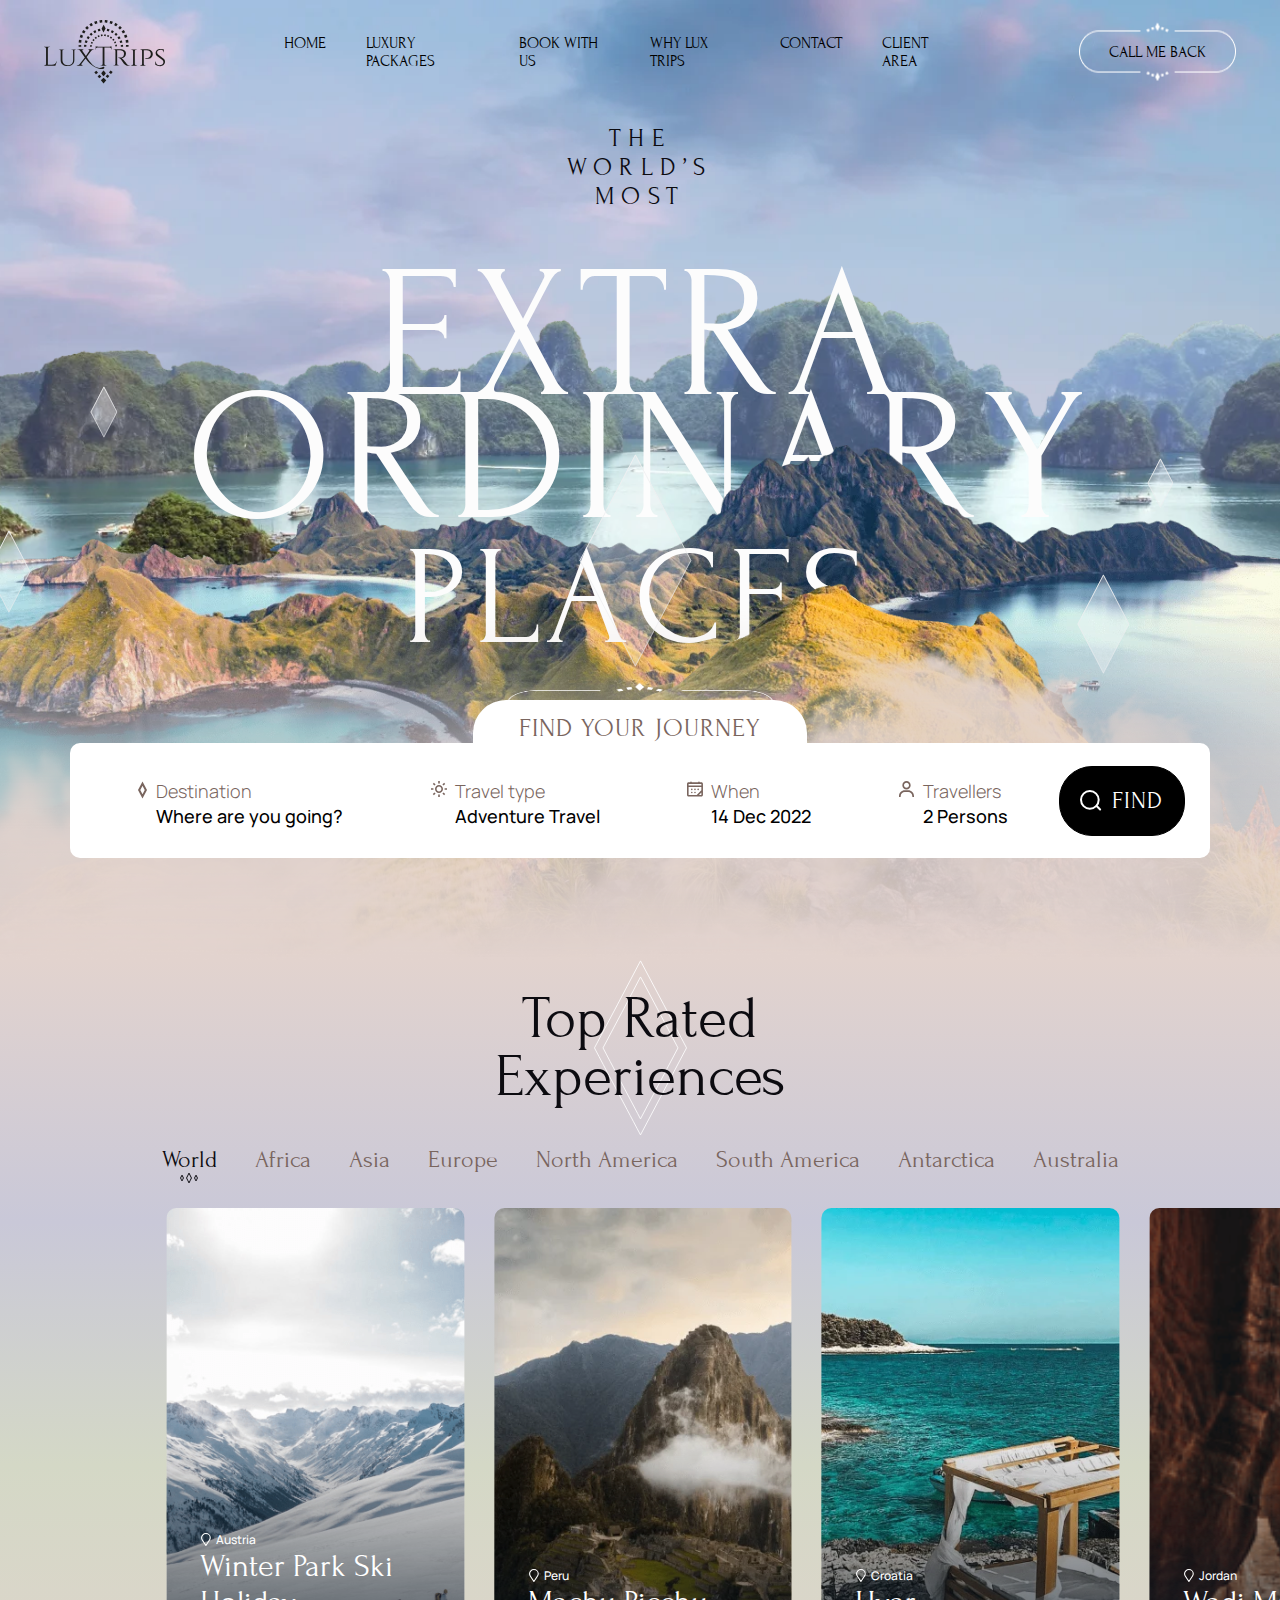
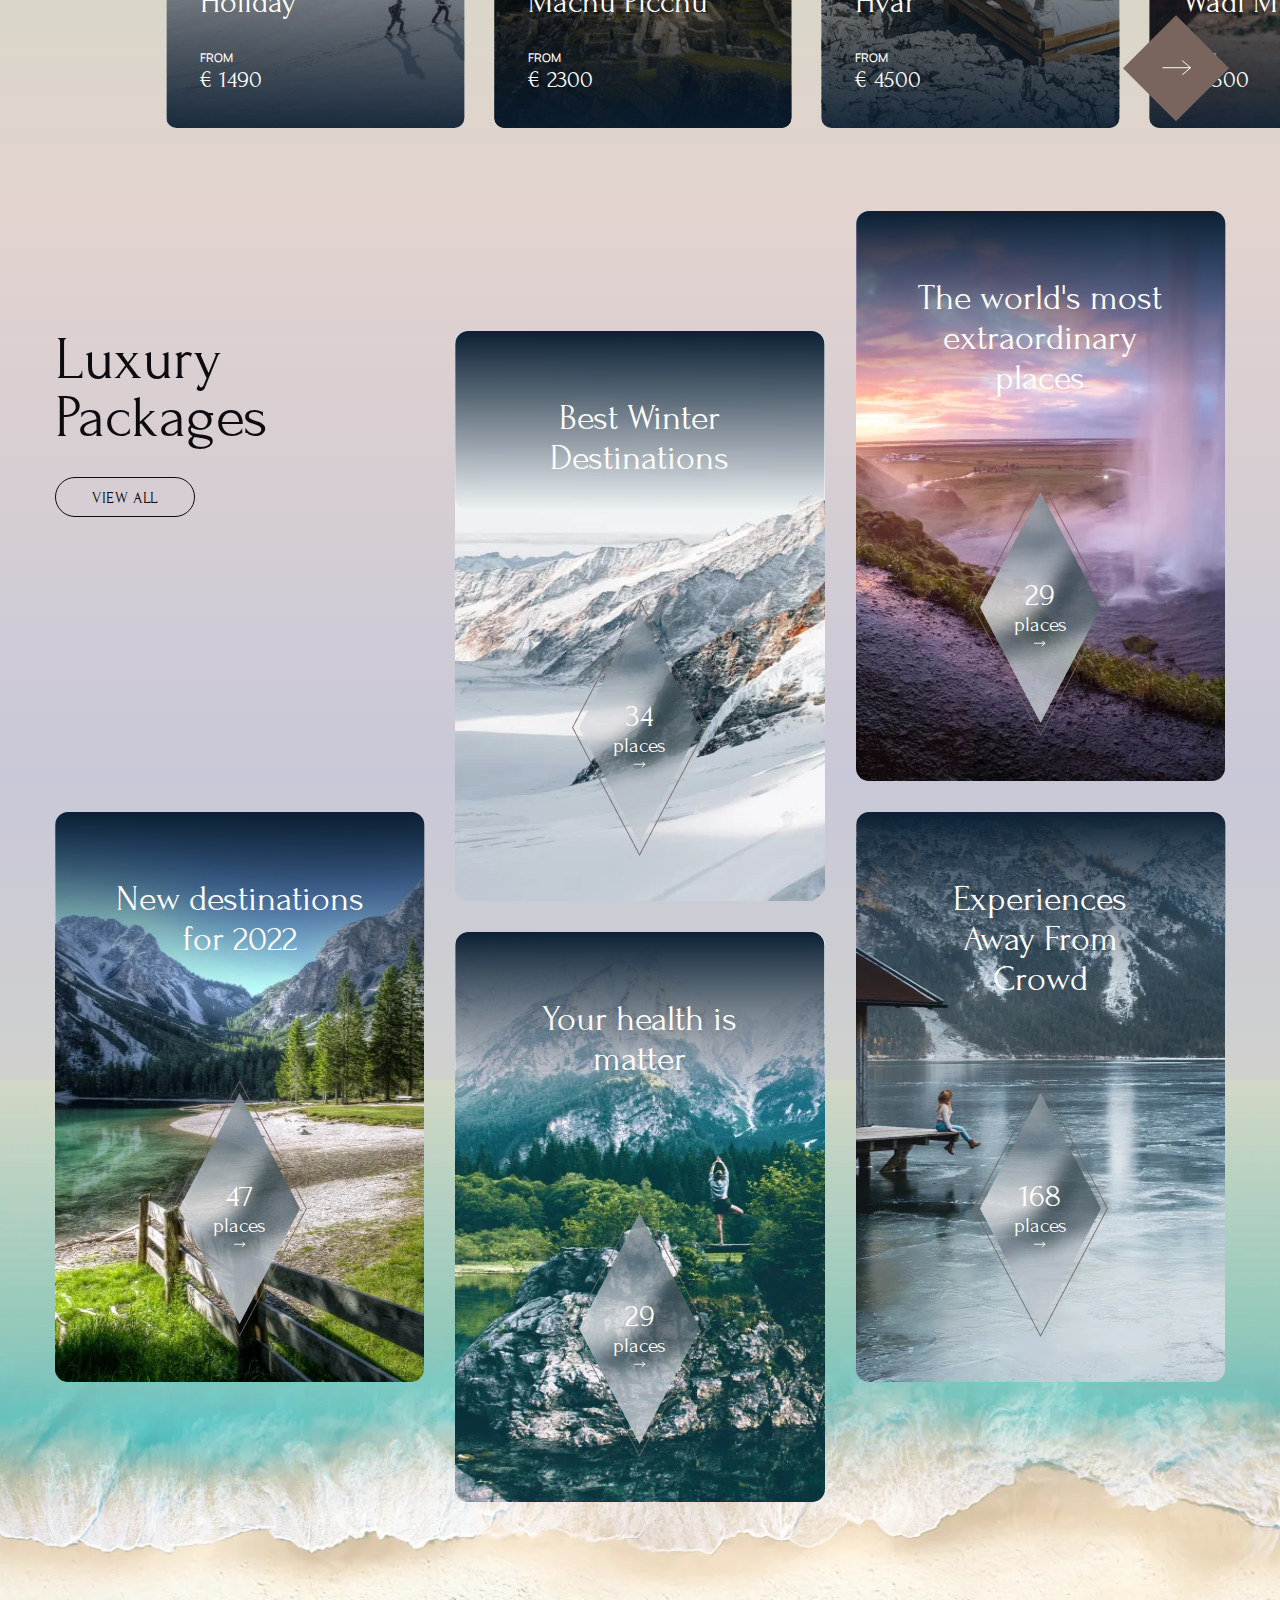
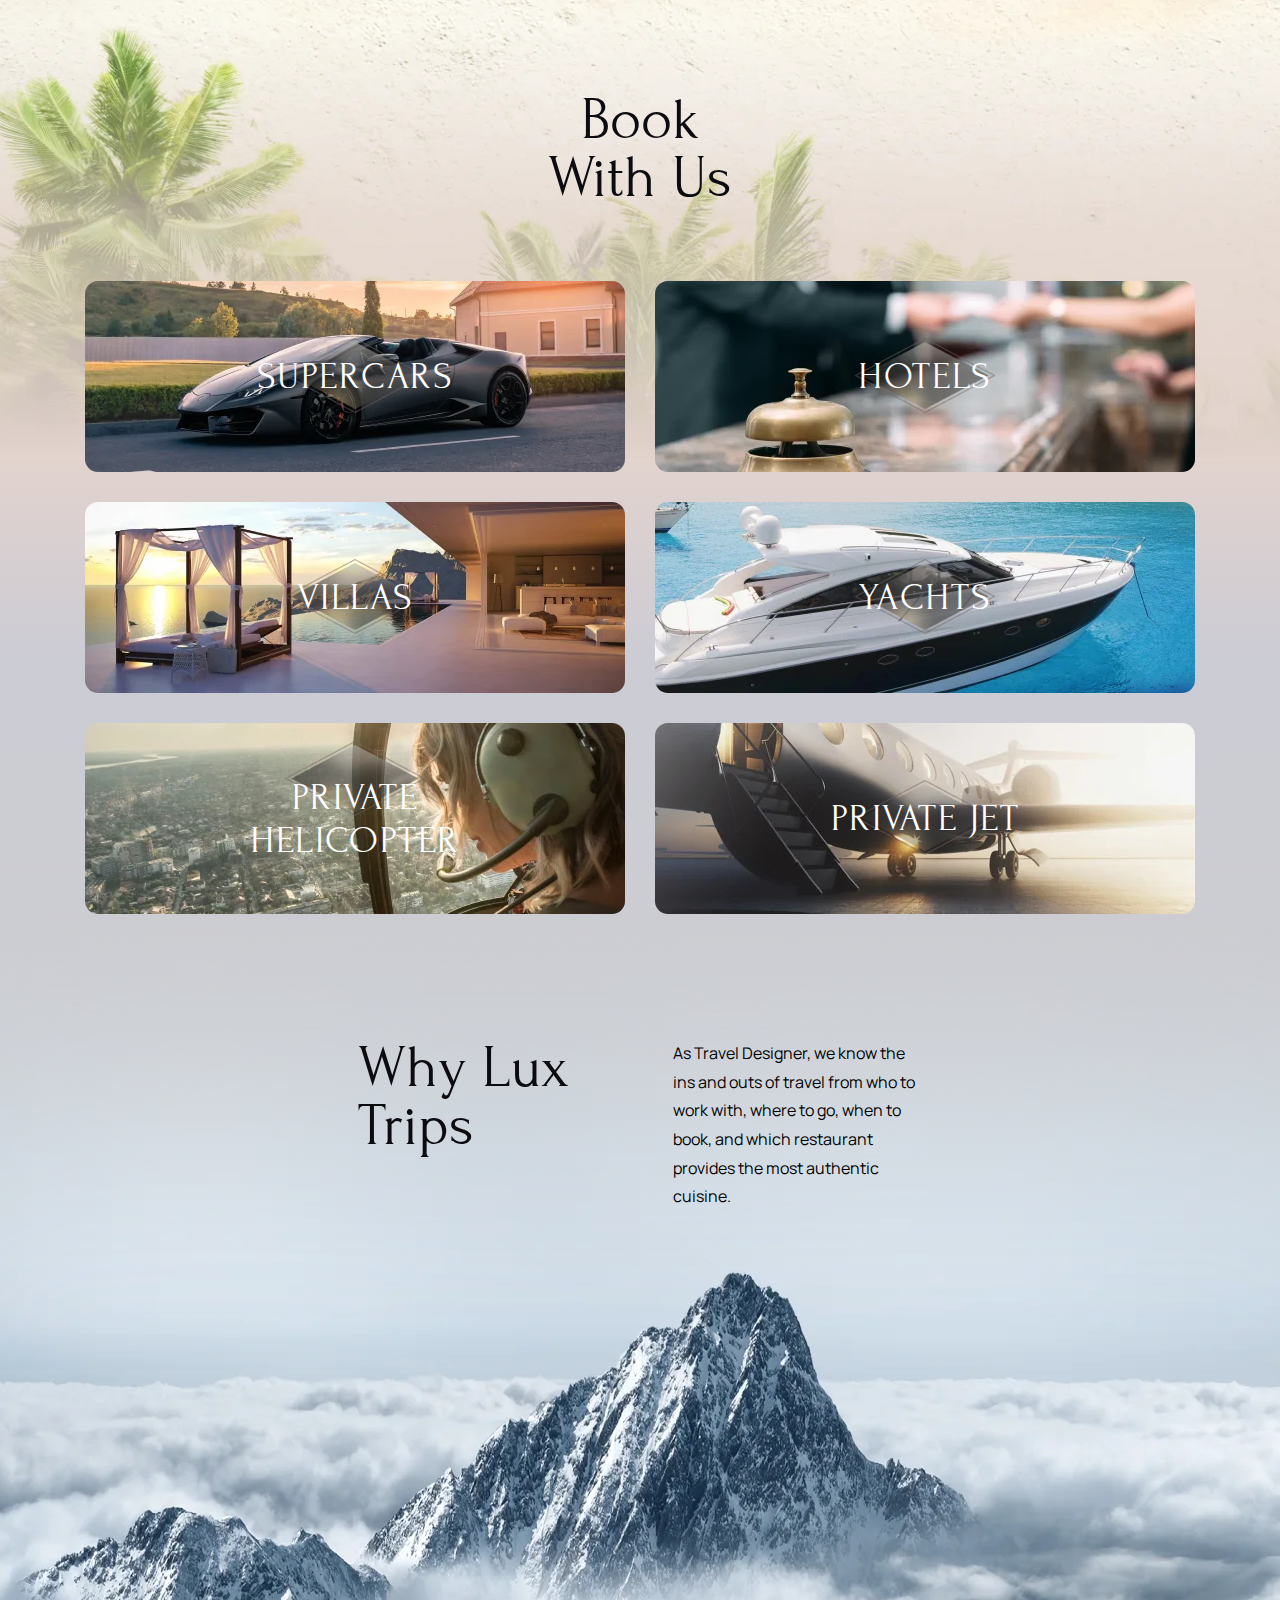
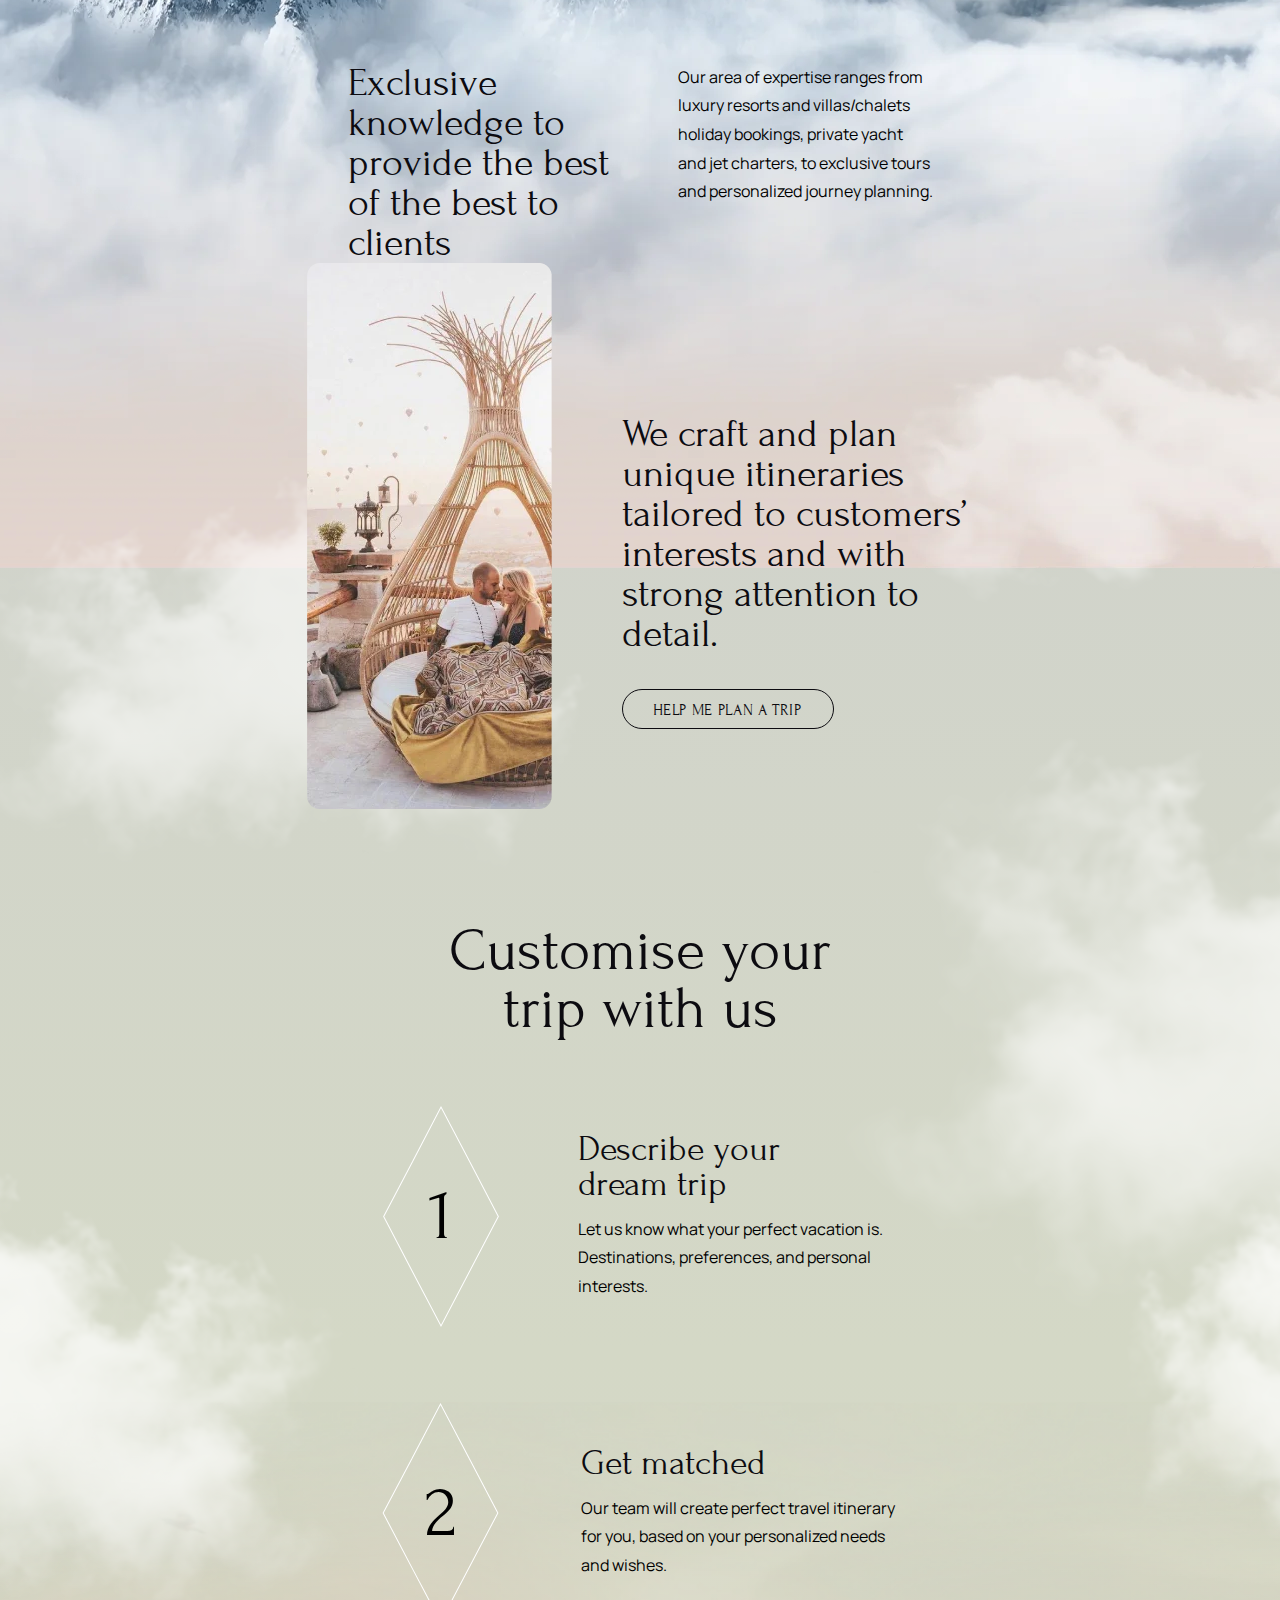
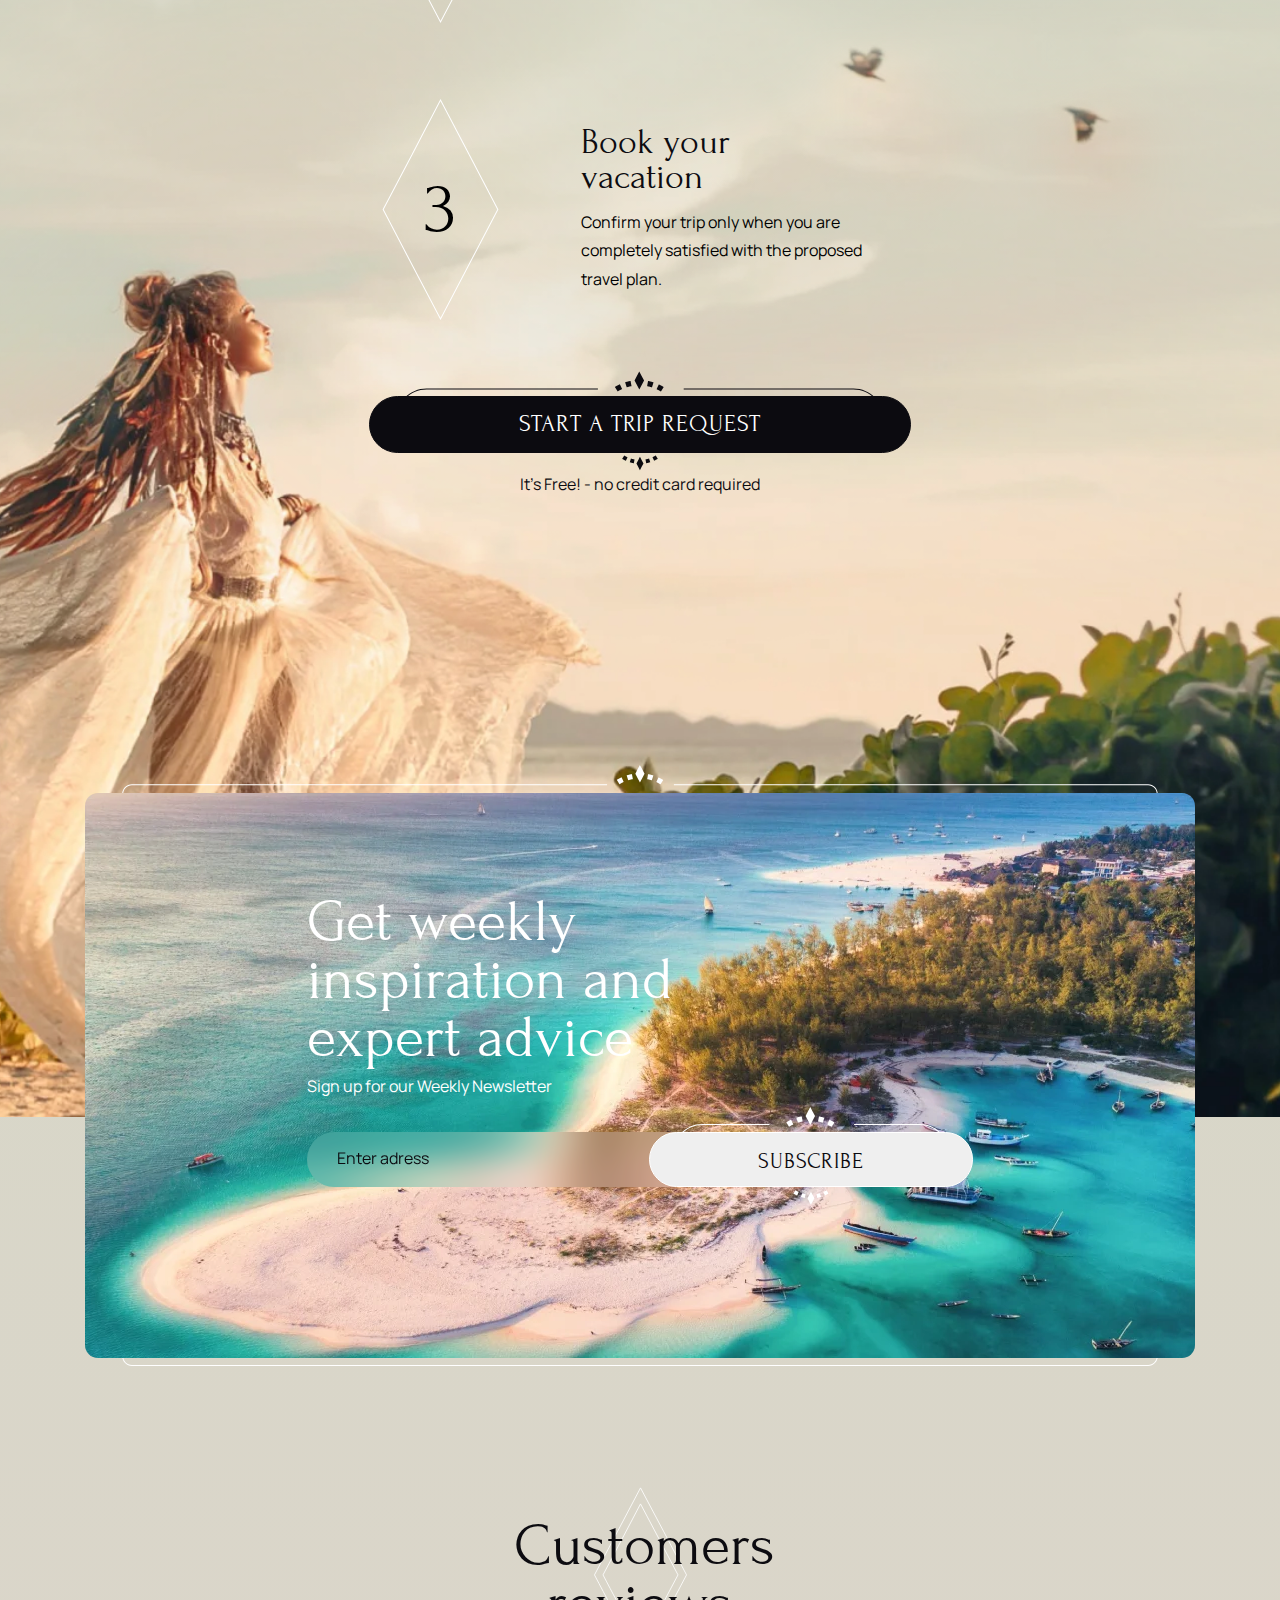
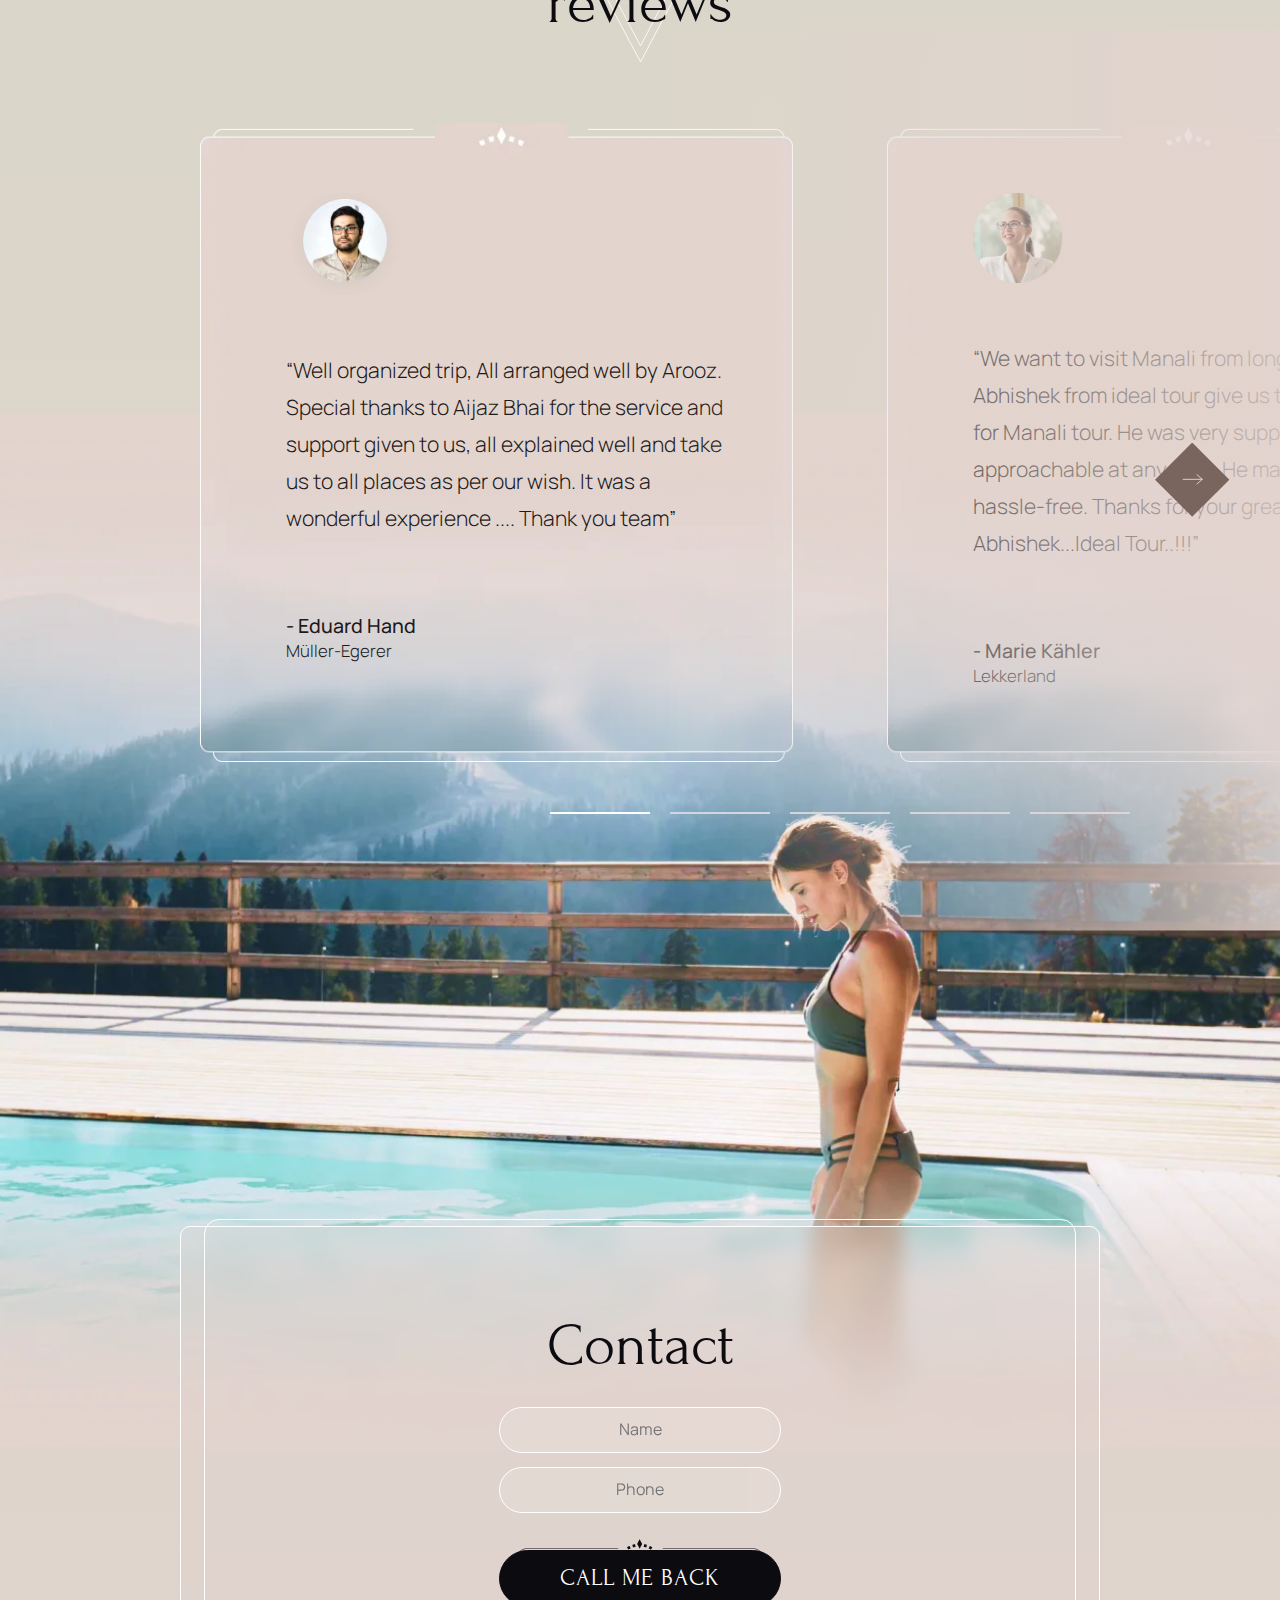
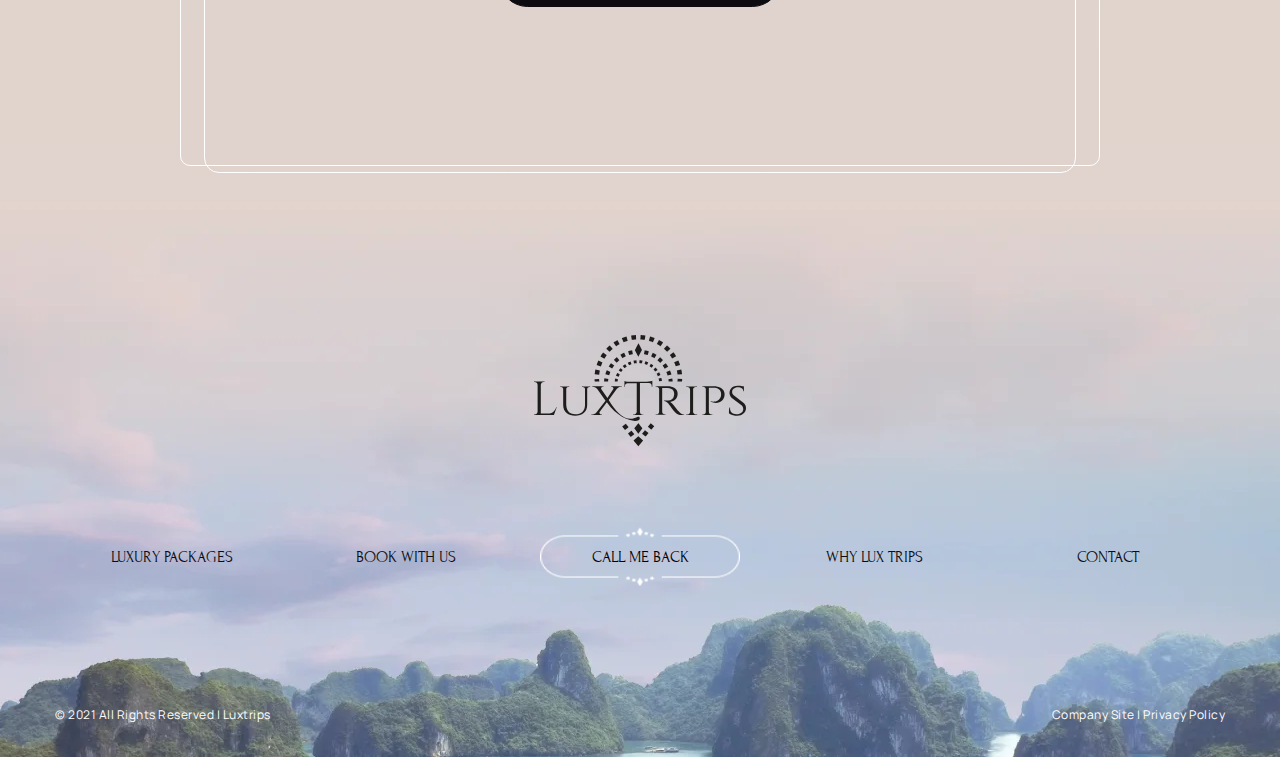
==== commit 189ebe8e: "Add files via upload" ====
--- a/Travel/index.html
+++ b/Travel/index.html
@@ -546,6 +546,24 @@
           <div class="customers__page-index-item"></div>
         </div>
       </div>
+      <div class="customers__contact">
+        <div class="container">
+          <div class="customers__contact-inner">
+            <h3 class="customers__contact-title">
+              Contact
+            </h3>
+            <label class="customers__contact-label">
+              <input class="customers__contact-name" type="text" placeholder="Name">
+              <input class="customers__contact-tel" type="tel" placeholder="Phone">
+              <div class="customers__contact-wrapper  customise__btn-wrapper">
+                <button class="customers__contact-btn customise__btn">
+                  Call me back
+                </button>
+              </div>
+            </label>
+          </div>
+        </div>
+      </div>
     </section>
     
     <footer class="footer">
--- a/Travel/css/style.min.css
+++ b/Travel/css/style.min.css
@@ -1 +1 @@
-@import url("https://fonts.googleapis.com/css2?family=Forum&display=swap");@import url("https://fonts.googleapis.com/css2?family=Manrope:wght@300;400;500;600;700&display=swap");html{-webkit-box-sizing:border-box;box-sizing:border-box}*,*::after,*::before{-webkit-box-sizing:inherit;box-sizing:inherit}ul[class],ol[class]{padding:0}body,h1,h2,h3,h4,h5,h6,p,ul,ol,li,figure,figcaption,blockquote,dl,dd{margin:0}ul[class]{list-style:none}img{max-width:100%;display:block}input,button,textarea,select{font:inherit}a{text-decoration:none}html,body{height:100%}.wrapper{display:-webkit-box;display:-ms-flexbox;display:flex;-webkit-box-orient:vertical;-webkit-box-direction:normal;-ms-flex-direction:column;flex-direction:column;min-height:100%;background:-webkit-gradient(linear, left top, left bottom, from(#E2D3CE), color-stop(30.73%, #C9C8D8), color-stop(59.37%, #D4D8C6), to(#E2D3CE));background:-o-linear-gradient(top, #E2D3CE 0%, #C9C8D8 30.73%, #D4D8C6 59.37%, #E2D3CE 100%);background:linear-gradient(180deg, #E2D3CE 0%, #C9C8D8 30.73%, #D4D8C6 59.37%, #E2D3CE 100%)}.main{-webkit-box-flex:1;-ms-flex:1 0 auto;flex:1 0 auto}.footer{-webkit-box-flex:0;-ms-flex:0 0 auto;flex:0 0 auto}.container{max-width:1200px;margin:0 auto;padding:0 15px}.title-with-round{position:relative;font-family:Forum;font-style:normal;font-weight:normal;font-size:60px;line-height:58px;color:#0C0B10;text-align:center;padding-top:30px;padding-bottom:30px;z-index:2;margin-bottom:10px}.title-with-round::after{position:absolute;content:'';width:100%;height:100%;top:0;right:0;background:url(../images/experiences/title-romb.svg) top center/contain no-repeat;z-index:-1;border-radius:0 0 10px 10px}.wrapper{overflow-x:hidden}.header__container{margin:20px 44px 40px 44px}.header__logo-link{display:-webkit-box;display:-ms-flexbox;display:flex;cursor:pointer}.header__inner{display:-webkit-box;display:-ms-flexbox;display:flex;max-height:80px;-webkit-box-pack:justify;-ms-flex-pack:justify;justify-content:space-between;-webkit-box-align:center;-ms-flex-align:center;align-items:center}.header__logo{width:121px;height:64px;-webkit-box-flex:0;-ms-flex:0 1 auto;flex:0 1 auto}.header__btn{position:relative;background:transparent;border:0px solid #ffffff;margin:20px 24px;border-radius:33px;text-transform:uppercase;font-family:'Forum', sans-serif;cursor:pointer}.header__btn-inner{position:relative;z-index:5;display:-webkit-box;display:-ms-flexbox;display:flex}.header__btn-inner::after{content:'';position:absolute;width:100%;height:100%;top:0;right:0;left:0;bottom:0;background:url(../images/main/button-call.webp) center/100% 100% no-repeat;cursor:pointer}.menu{width:60%;-webkit-box-flex:0;-ms-flex:0 1 60%;flex:0 1 60%;font-family:Forum;font-size:16px;line-height:18px;text-transform:uppercase;font-weight:400}.menu__list{display:-webkit-box;display:-ms-flexbox;display:flex;-webkit-box-pack:center;-ms-flex-pack:center;justify-content:center}.menu__list-item{padding:0 20px}.menu__link{color:#000;font-family:Forum}.main{background:url(../images/main/sky.webp) center bottom/cover no-repeat;width:100%;height:960px;position:relative}.main__overlay{position:absolute;bottom:0px;right:0;width:100%;height:600px;background:url(../images/main/main-bg.webp) bottom center/100% 86% no-repeat;z-index:5}.main__clouds{position:absolute;bottom:0;right:0;width:100%;height:351px;background:url(../images/main/gradient.png) center/100% 100% no-repeat,url(../images/main/clouds.webp) center/100% 100% no-repeat;z-index:7}.main::before{content:'';position:absolute;bottom:0;right:0;width:100%;height:687px;background:url(../images/main/back-main-bg.webp) center center/cover no-repeat}.main::after{content:'';position:absolute;height:430px;bottom:0px;right:0;width:100%;background-blend-mode:multiply;z-index:6;background-image:url(../images/main/mountains.webp);background-position:bottom right;background-repeat:no-repeat;background-size:100% 90%}.main__inner{position:relative;display:-webkit-box;display:-ms-flexbox;display:flex;-webkit-box-orient:vertical;-webkit-box-direction:normal;-ms-flex-direction:column;flex-direction:column;-webkit-box-align:center;-ms-flex-align:center;align-items:center}.main__suptitle{position:relative;font-family:Forum;font-style:normal;font-weight:normal;font-size:25px;color:#0C0B10;text-transform:uppercase;text-align:center;letter-spacing:0.3em;margin-bottom:64px;z-index:6}.main__title{position:relative;font-family:Forum;font-style:normal;font-weight:normal;font-size:190px;text-align:center;letter-spacing:0.04em;text-transform:uppercase;color:#FCFCFC;line-height:123px;width:1186px}.main__title::after{content:'';position:absolute;top:45%;-webkit-transform:translateX(40%);-ms-transform:translateX(40%);transform:translateX(40%);right:45%;height:288px;width:100%;background:url(../images/main/pins.svg);background-position:bottom center;background-repeat:no-repeat;z-index:11}.main__title-continue{position:relative;font-family:Forum;font-style:normal;font-weight:normal;font-size:141px;color:#FCFCFC;letter-spacing:0.04em;text-transform:uppercase;z-index:6}.search{position:relative;z-index:10;width:100%}.search__inner{width:100%;display:-webkit-box;display:-ms-flexbox;display:flex;-webkit-box-orient:vertical;-webkit-box-direction:normal;-ms-flex-direction:column;flex-direction:column}.search__params-row{width:100%;display:-webkit-box;display:-ms-flexbox;display:flex;background-color:#fff;border-radius:10px;min-height:114px;-ms-flex-pack:distribute;justify-content:space-around;margin-bottom:62px}.search__title{position:relative;min-width:330px;border-radius:33px 33px 0 0;margin:0 auto;margin-top:23px;text-align:center;background-color:#fff;font-family:Forum;font-style:normal;font-weight:normal;font-size:26px;text-align:center;letter-spacing:0.04em;text-transform:uppercase;color:#79655E;padding:13px 46px 0 46px}.search__title::before{content:'';position:absolute;top:-17px;right:50%;-webkit-transform:translateX(50%);-ms-transform:translateX(50%);transform:translateX(50%);width:100%;height:100%;background:url(../images/main/big-arr-up.png) center top/80% 100% no-repeat;z-index:-1}.search__param-item{position:relative;margin-top:36px;margin-bottom:29px;padding-left:24px;margin-left:37px;background-repeat:no-repeat;background-position:top 2px left}.search__param-item--destination{background-image:url(../images/main/destination.svg);background-repeat:no-repeat;background-position:top 2px  left 6px}.search__param-item--travel{background-image:url(../images/main/travel.svg)}.search__param-item--calendar{background-image:url(../images/main/when.svg)}.search__param-item--travelers{background-image:url(../images/main/travelers.svg)}.search__param{font-family:Manrope;font-style:normal;font-weight:300;font-size:18px;line-height:25px;color:#79655E}.search__param-link{font-family:Manrope;font-style:normal;font-weight:500;font-size:18px;line-height:25px}.search__btn{display:-webkit-box;display:-ms-flexbox;display:flex;-webkit-box-pack:center;-ms-flex-pack:center;justify-content:center;-webkit-box-align:center;-ms-flex-align:center;align-items:center;background:#000;width:126px;height:70px;margin:auto 0;border-radius:33px;border:1px solid #000;font-family:Forum;font-style:normal;font-weight:normal;font-size:24px;line-height:26px;letter-spacing:0.04em;text-transform:uppercase;color:#fff}.search__btn:hover{border:1px solid #fff}.search__btn-img{margin-right:10px}.experiances{height:851px;background:-webkit-gradient(linear, left top, left bottom, from(#E2D3CE), color-stop(30.73%, #C9C8D8), color-stop(59.37%, #D4D8C6), to(#E2D3CE));background:-o-linear-gradient(top, #E2D3CE 0%, #C9C8D8 30.73%, #D4D8C6 59.37%, #E2D3CE 100%);background:linear-gradient(180deg, #E2D3CE 0%, #C9C8D8 30.73%, #D4D8C6 59.37%, #E2D3CE 100%)}.experiances__title{position:relative;font-family:Forum;font-style:normal;font-weight:normal;font-size:60px;line-height:58px;color:#0C0B10;text-align:center;padding-top:30px;padding-bottom:30px;z-index:2;margin-bottom:10px}.experiances__title::after{position:absolute;content:'';width:100%;height:100%;top:0;right:0;background:url(../images/experiences/title-romb.svg) top center/contain no-repeat;z-index:-1;border-radius:0 0 10px 10px}.experiances__title__inner{position:relative;margin-bottom:126px}.experiances__title__container{height:100%}.experiances__country-list{display:-webkit-box;display:-ms-flexbox;display:flex;-webkit-box-pack:center;-ms-flex-pack:center;justify-content:center;margin-bottom:35px}.experiances__country-item{display:-webkit-box;display:-ms-flexbox;display:flex;-webkit-box-pack:center;-ms-flex-pack:center;justify-content:center;padding:0 19px;font-family:Forum;font-style:normal;font-weight:normal;font-size:24px}.experiances__country-link{color:#79655E}.experiances__country--active{position:relative;color:#0C0B10}.experiances__country--active::after{content:'';bottom:-11px;right:50%;-webkit-transform:translateX(50%);-ms-transform:translateX(50%);transform:translateX(50%);width:18px;height:12px;position:absolute;background:url(../images/experiences/country-active.svg) bottom center/contain no-repeat}.experiances__row{position:relative;top:0;right:0;-webkit-transform:translateX(13%);-ms-transform:translateX(13%);transform:translateX(13%);display:-ms-grid;display:grid;-ms-grid-rows:minmax(300px, 520px);-ms-grid-columns:minmax(250px, 350px) 30px minmax(250px, 350px) 30px minmax(250px, 350px) 30px minmax(250px, 350px);grid-template:repeat(1, minmax(300px, 520px))/repeat(4, minmax(250px, 350px));gap:30px;overflow:hidden;z-index:5}.experiances__item{position:relative;min-height:400px;background:#fff;border-radius:10px 10px 10px 10px;display:-webkit-box;display:-ms-flexbox;display:flex;-webkit-box-orient:vertical;-webkit-box-direction:normal;-ms-flex-direction:column;flex-direction:column;-webkit-box-pack:end;-ms-flex-pack:end;justify-content:flex-end;background-blend-mode:multiply;z-index:11}.experiances__item:hover{border:0.5px solid #C9C8D7}.experiances__item::after{content:'';position:absolute;width:100%;height:60%;bottom:0;left:0;background:url(../images/experiences/overlay-bg.png);z-index:-1;border-radius:10px}.experiances__item--australia{background:url(../images/experiences/australia-bg-min.webp) center center/cover no-repeat;border-radius:10px 10px 10px 10px}.experiances__item--peru{background:url(../images/experiences/peru-bg-min.webp) center center/cover no-repeat}.experiances__item--croastia{background:url(../images/experiences/croatia-bg-min.webp) center center/cover no-repeat}.experiances__item--jordan{background:url(../images/experiences/jordan-bg-min.webp) center center/cover no-repeat}.experiances__info-wrapper{padding:20px 36px 35px 34px}.experiances__country{position:relative;font-family:Manrope;font-style:normal;font-weight:500;font-size:12px;line-height:16px;color:#FFFFFF;padding-left:16px}.experiances__country::after{position:absolute;content:'';width:100%;height:100%;top:0;left:0;background:url(../images/experiences/country-lamp.svg) left/11px 13px no-repeat}.experiances__name-title{font-family:Forum;font-style:normal;font-weight:normal;font-size:32px;color:#FFFFFF;padding-bottom:30px}.experiances__from{font-family:Manrope;font-style:normal;font-weight:500;font-size:12px;line-height:16px;text-transform:uppercase;color:#FFFFFF}.experiances__price{font-family:Forum;font-style:normal;font-weight:normal;font-size:24px;color:#FFFFFF}.experiances__arrow{position:absolute;width:100%;height:100%}.experiances__arrow-img{z-index:12;position:absolute;top:50%;margin:auto 0;-webkit-transform:translateY(-40%);-ms-transform:translateY(-40%);transform:translateY(-40%);right:50px;display:block;cursor:pointer}.luxury{position:relative;background:-webkit-gradient(linear, left top, left bottom, from(#E2D3CE), color-stop(30.73%, #C9C8D8), color-stop(59.37%, #D4D8C6), to(#E2D3CE));background:-o-linear-gradient(top, #E2D3CE 0%, #C9C8D8 30.73%, #D4D8C6 59.37%, #E2D3CE 100%);background:linear-gradient(180deg, #E2D3CE 0%, #C9C8D8 30.73%, #D4D8C6 59.37%, #E2D3CE 100%)}.luxury::after{content:'';position:absolute;height:981px;width:100%;bottom:0;right:0;left:0;background:url(../images/luxury/lluxury-bottom-bg.webp) bottom/cover no-repeat;z-index:1}.luxury__inner{width:100%;height:1850px}.luxury__row{position:relative;display:-ms-grid;display:grid;height:1291px;width:100%;-ms-grid-rows:1fr 31px 1fr 31px 1fr 31px 1fr 31px 1fr 31px 1fr 31px 1fr 31px 1fr 31px 1fr 31px 1fr 31px 1fr;-ms-grid-columns:1fr 31px 1fr 31px 1fr;grid-template:repeat(11, 1fr)/repeat(3, 1fr);gap:31px;z-index:11}.luxury__item{position:relative;border-radius:13px;background-blend-mode:multiply;display:-webkit-box;display:-ms-flexbox;display:flex;-webkit-box-orient:vertical;-webkit-box-direction:normal;-ms-flex-direction:column;flex-direction:column;-webkit-box-pack:justify;-ms-flex-pack:justify;justify-content:space-between;-webkit-box-align:center;-ms-flex-align:center;align-items:center}.luxury__item:hover{border:0.1px solid #C9C8D7;-webkit-box-shadow:0 14px 28px rgba(0,0,0,0.25),0 10px 10px rgba(0,0,0,0.22);box-shadow:0 14px 28px rgba(0,0,0,0.25),0 10px 10px rgba(0,0,0,0.22)}.luxury__item::before{content:'';position:absolute;height:180px;width:100%;top:0;right:0;left:0;background:-webkit-gradient(linear, left top, left bottom, from(rgba(0,0,0,0)), to(#0B2034));background:-o-linear-gradient(top, rgba(0,0,0,0) 0%, #0B2034 100%);background:linear-gradient(180deg, rgba(0,0,0,0) 0%, #0B2034 100%);-webkit-transform:rotate(180deg);-ms-transform:rotate(180deg);transform:rotate(180deg);border-radius:13px 13px 13px 13px;z-index:1}.luxury__title-item{display:-webkit-box;display:-ms-flexbox;display:flex;-webkit-box-pack:start;-ms-flex-pack:start;justify-content:flex-start;-webkit-box-align:start;-ms-flex-align:start;align-items:flex-start;-ms-grid-row:2;-ms-grid-row-span:4;-ms-grid-column:1;grid-area:2 / 1 / 6 / 1}.luxury__title-item::before{content:'';background:transparent}.luxury__title-item:hover{border:0px solid #C9C8D7;-webkit-box-shadow:none;box-shadow:none}.luxury__title{font-family:Forum;font-style:normal;font-weight:normal;font-size:60px;line-height:58px;color:#0C0B10}.luxury__btn{-ms-flex-item-align:start;align-self:flex-start;font-family:Forum;font-style:normal;font-weight:normal;font-size:16px;line-height:18px;text-align:center;letter-spacing:0.04em;text-transform:uppercase;color:#0C0B10;background:transparent;border-radius:20px;padding:11px 36px 9px 36px;border:1px solid #0C0B10;margin-top:30px;cursor:pointer;position:relative;z-index:10}.luxury__btn:hover{border:1px solid #fff}.luxury__item--best-winter{-ms-grid-column:2;grid-column:2 / 2;-ms-grid-row:2;-ms-grid-row-span:5;grid-row:2 / 7;background:url(../images/luxury/best-winter.webp) center/100% 100% no-repeat}.luxury__item--most-e-places{-ms-grid-column:3;grid-column:3 / 3;-ms-grid-row:1;-ms-grid-row-span:5;grid-row:1 / 6;background:url(../images/luxury/the-world.webp) center/100% 100% no-repeat}.luxury__item--new-destinations{-ms-grid-row:6;-ms-grid-row-span:5;-ms-grid-column:1;grid-area:6 / 1 / 11 / 1;background:url(../images/luxury/new-destinations.webp) center/100% 100% no-repeat}.luxury__item--your-health{-ms-grid-row:7;-ms-grid-row-span:5;-ms-grid-column:2;grid-area:7 / 2 / 12 / 2;background:url(../images/luxury/your-health.webp) center/100% 100% no-repeat}.luxury__item--away-from{-ms-grid-row:6;-ms-grid-row-span:5;-ms-grid-column:3;grid-area:6 / 3 / 11 / 3;background:url(../images/luxury/experiences-away.webp) center/100% 100% no-repeat}.luxury__item-text{width:251px;margin:67px auto 20px auto;position:relative;font-family:Forum;font-style:normal;font-weight:normal;font-size:36px;color:#FFFFFF;z-index:10;text-align:center}.luxury__count-places{position:relative;display:-webkit-box;display:-ms-flexbox;display:flex;-webkit-box-orient:vertical;-webkit-box-direction:normal;-ms-flex-direction:column;flex-direction:column;margin-bottom:45px;margin-top:40px}.luxury__count-info{position:absolute;display:-webkit-box;display:-ms-flexbox;display:flex;-webkit-box-align:center;-ms-flex-align:center;align-items:center;-webkit-box-pack:center;-ms-flex-pack:center;justify-content:center;-webkit-box-orient:vertical;-webkit-box-direction:normal;-ms-flex-direction:column;flex-direction:column;top:50%;-webkit-transform:translateY(-50%);-ms-transform:translateY(-50%);transform:translateY(-50%);right:0;left:0;padding:50px 25px;margin:auto 0}.luxury__count-btn{opacity:.85}.luxury__counter{font-family:Forum;font-style:normal;font-weight:normal;font-size:32px;text-align:center;color:#FFFFFF;overflow-x:hidden;word-break:break-all}.luxury__counter-info{position:relative;font-family:Forum;font-style:normal;font-weight:normal;font-size:21px;text-align:center;color:#FFFFFF;word-break:break-all}.luxury__counter-info::after{content:'';position:absolute;width:12px;height:6px;bottom:-10px;right:50%;-webkit-transform:translateX(50%);-ms-transform:translateX(50%);transform:translateX(50%);background:url(../images/luxury/arr-right.svg) bottom/cover no-repeat}.book--absolute{position:relative;bottom:370px;right:0;z-index:111;margin-bottom:-370px}.book--absolute::before{content:'';position:absolute;top:370px;left:0;width:100%;height:200px;background:-webkit-gradient(linear, left bottom, left top, from(rgba(226,211,206,0)), color-stop(99.99%, #E2D3CE));background:-o-linear-gradient(bottom, rgba(226,211,206,0) 0%, #E2D3CE 99.99%);background:linear-gradient(0deg, rgba(226,211,206,0) 0%, #E2D3CE 99.99%);z-index:-1}.book__title{width:200px;font-family:Forum;font-style:normal;font-weight:normal;font-size:60px;line-height:58px;text-align:center;color:#0C0B10;text-align:center;margin:0 auto;margin-bottom:74px}.book__row{display:-ms-grid;display:grid;-ms-grid-rows:minmax(150px, 191px) 30px minmax(150px, 191px) 30px minmax(150px, 191px);-ms-grid-columns:minmax(300px, 540px) 30px minmax(300px, 540px);grid-template:repeat(3, minmax(150px, 191px))/repeat(2, minmax(300px, 540px));-webkit-box-pack:center;-ms-flex-pack:center;justify-content:center;-webkit-box-align:center;-ms-flex-align:center;align-items:center;gap:30px}.book__row-item{border-radius:13px;min-height:191px;cursor:pointer;overflow:hidden;display:-webkit-box;display:-ms-flexbox;display:flex;-webkit-box-align:center;-ms-flex-align:center;align-items:center;-webkit-box-pack:center;-ms-flex-pack:center;justify-content:center;-webkit-transition:all 0.1s ease;-o-transition:all 0.1s ease;transition:all 0.1s ease}.book__row-item:hover{border:0.4px solid #CBCBD4;-webkit-box-shadow:0 14px 28px rgba(0,0,0,0.25),0 10px 10px rgba(0,0,0,0.22);box-shadow:0 14px 28px rgba(0,0,0,0.25),0 10px 10px rgba(0,0,0,0.22)}.book__row-item--supercars{background:url(../images/book/supercars.webp) center/100% 100% no-repeat}.book__row-item--hotels{background:url(../images/book/hotels.webp) center/100% 100% no-repeat}.book__row-item--villas{background:url(../images/book/villlas.webp) center/100% 100% no-repeat}.book__row-item--yachts{background:url(../images/book/yachts.webp) center/100% 100% no-repeat}.book__row-item--p-helicopter{background:url(../images/book/privat-helocopter.webp) center/100% 100% no-repeat}.book__row-item--p-jet{background:url(../images/book/privat-jet.webp) center/100% 100% no-repeat}.book__row-link{display:-webkit-box;display:-ms-flexbox;display:flex;-webkit-box-align:center;-ms-flex-align:center;align-items:center;-webkit-box-pack:center;-ms-flex-pack:center;justify-content:center;margin:0 auto;font-family:Forum;font-style:normal;font-weight:normal;font-size:38px;display:flex;align-items:center;text-align:center;letter-spacing:0.04em;text-transform:uppercase;color:#FFFFFF}.book__row-text{position:relative;width:241px;z-index:11}.book__row-text::after{content:'';position:absolute;width:141px;height:75px;top:-40%;-webkit-transform:translateY(-50%);-ms-transform:translateY(-50%);transform:translateY(-50%);right:50%;-webkit-transform:translateX(50%);-ms-transform:translateX(50%);transform:translateX(50%);background:url(../images/book/text-romb.webp) center/100% 100% no-repeat;z-index:-1;opacity:.6}.lux-trips{position:relative;top:229px;right:0;height:1308px;margin-top:-229px;background:url(../images/lux-trips/bg_whyluxtrip.webp) center/100% 100% no-repeat}.lux-trips__container{height:100%}.lux-trips__inner{padding-top:125px;display:-webkit-box;display:-ms-flexbox;display:flex;-webkit-box-orient:vertical;-webkit-box-direction:normal;-ms-flex-direction:column;flex-direction:column;-webkit-box-align:center;-ms-flex-align:center;align-items:center;height:100%}.lux-trips__title-wrapper{display:-ms-grid;display:grid;-webkit-box-pack:center;-ms-flex-pack:center;justify-content:center;-ms-grid-rows:1fr;-ms-grid-columns:minmax(185px, 250px) 65px minmax(185px, 250px);grid-template:1fr/repeat(2, minmax(185px, 250px));gap:65px}.lux-trips__title{width:250px;font-family:Forum;font-style:normal;font-weight:normal;font-size:60px;line-height:58px;color:#0C0B10}.lux-trips__title-text{width:254px;font-family:Manrope;font-style:normal;font-weight:normal;font-size:16px;line-height:179.8%;color:#000000}.lux-trips__content{display:-webkit-box;display:-ms-flexbox;display:flex;margin:0 auto;-ms-flex-wrap:wrap;flex-wrap:wrap;-webkit-box-pack:center;-ms-flex-pack:center;justify-content:center;margin-top:auto;padding-top:452px}.lux-trips__content-uptext{width:302px;font-family:Forum;font-style:normal;font-weight:normal;font-size:40px;line-height:40px;color:#0C0B10;margin-right:28px}.lux-trips__content-smalltext{width:255px;font-family:Manrope;font-style:normal;font-weight:normal;font-size:16px;line-height:179.8%;color:#000000;margin-bottom:57px}.lux-trips__content-item{position:relative;display:-webkit-box;display:-ms-flexbox;display:flex;-webkit-box-align:center;-ms-flex-align:center;align-items:center;z-index:3}.lux-trips__content-itemrow{margin-top:104px;margin-left:70px;margin-bottom:35px}.lux-trips__content-itemtext{width:352px;font-family:Forum;font-style:normal;font-weight:normal;font-size:40px;line-height:40px;color:#0C0B10}.lux-trips__content-btn{cursor:pointer;margin-top:35px;font-family:Forum;font-style:normal;font-weight:normal;font-size:16px;line-height:18px;text-align:center;letter-spacing:0.04em;text-transform:uppercase;color:#0C0B10;border:0.624428px solid #0C0B10;border-radius:61.3171px;padding:11px 31px 9px 30px;background:transparent}.customise{position:relative}.customise::before{content:'';position:absolute;top:0;right:0;left:0;width:100%;height:1336px;background:url(../images/customize/clouds.webp) center/100% 100% no-repeat;z-index:2;pointer-events:none}.customise::after{content:'';position:absolute;bottom:0;right:0;left:0;width:100%;height:1330px;background:url(../images/customize/bg_strat_trip.webp) center/100% 100% no-repeat;z-index:1;pointer-events:none}.customise__subscribe{position:relative;top:270px}.customise__inner{max-height:1968px;margin-top:529px;display:-webkit-box;display:-ms-flexbox;display:flex;-webkit-box-orient:vertical;-webkit-box-direction:normal;-ms-flex-direction:column;flex-direction:column;-webkit-box-align:center;-ms-flex-align:center;align-items:center;position:relative;z-index:10}.customise__title{width:403px;margin:0 auto;font-family:Forum;font-style:normal;font-weight:normal;font-size:60px;line-height:58px;text-align:center;color:#0C0B10;margin-bottom:68px}.customise__item{display:-webkit-box;display:-ms-flexbox;display:flex;-webkit-box-pack:center;-ms-flex-pack:center;justify-content:center;overflow:hidden;-webkit-box-align:center;-ms-flex-align:center;align-items:center;padding-bottom:76px}.customise__item::after{position:absolute;bottom:0;left:0;width:1px}.customise__num-img{position:relative;margin-right:77px;font-family:Forum;font-style:normal;font-weight:normal;font-size:73px;line-height:98.5%;text-align:center;padding:75px 48px 74px 48px;background:url(../images/customize/Vector.svg) center/100% 100% no-repeat}.customise__item-title{max-width:253px;font-family:Forum;font-style:normal;font-weight:normal;font-size:36px;line-height:98.5%;color:#0C0B10}.customise__item-text{margin-top:12px;max-width:321px;font-family:Manrope;font-style:normal;font-weight:normal;font-size:16px;line-height:179.8%;color:#000000}.customise__btn-wrapper{position:relative}.customise__btn-wrapper::before{content:'';position:absolute;width:90%;height:180%;margin:0 auto;top:0;-webkit-transform:translateY(-26px);-ms-transform:translateY(-26px);transform:translateY(-26px);right:0;left:0;background:url(../images/customize/customize-btn.svg) center/100% 100% no-repeat;pointer-events:none;z-index:-1}.customise__btn{background:#0C0B10;border-radius:74px;font-family:Forum;font-style:normal;font-weight:normal;font-size:24px;line-height:26px;text-align:center;letter-spacing:0.04em;text-transform:uppercase;color:#FFFFFF;padding:14.5px 149px;cursor:pointer;border:1px solid #0C0B10}.customise__btn:hover{border:1px solid #fff}.customise__sub-text{margin-top:20px;text-align:center;font-family:Manrope;font-style:normal;font-weight:normal;font-size:16px;color:#0C0B10}.customise__subscribe-inner{position:relative;max-width:1110px;height:622px;margin:0 auto;z-index:6}.customise__subscribe-border{margin:0 auto;max-width:1070px;height:601px;background:url(../images/customize/border.svg) center center/contain no-repeat}.customise__img-content{overflow:hidden;margin-top:28px;position:absolute;top:0;right:0;width:100%;height:565px;background-color:rebeccapurple;background:url(../images/customize/bg-bottom.webp) center/100% 100% no-repeat;border-radius:13px;-webkit-transition:all 1.5s ease;-o-transition:all 1.5s ease;transition:all 1.5s ease}.customise__img-content:hover{-webkit-box-shadow:0 14px 28px rgba(0,0,0,0.25),0 10px 10px rgba(0,0,0,0.22);box-shadow:0 14px 28px rgba(0,0,0,0.25),0 10px 10px rgba(0,0,0,0.22)}.customise__img-content-wrapper{max-width:60%;margin:0 auto;padding:100px 0}.customise__subscribe-title{max-width:520px;font-family:Forum;font-style:normal;font-weight:normal;font-size:60px;line-height:58px;color:#FFFFFF}.customise__subscribe-text{padding-top:8px;font-family:Manrope;font-style:normal;font-weight:normal;font-size:16px;color:#FFFFFF}.customise__subscribe-label{display:block;margin-top:35px}.customise__subscribe-label{position:relative;display:-webkit-box;display:-ms-flexbox;display:flex;height:55px;width:100%;background:rgba(255,255,255,0.14);border:0px solid #FFFFFF;-webkit-box-sizing:border-box;box-sizing:border-box;-webkit-backdrop-filter:blur(20px);backdrop-filter:blur(20px);border-radius:95px}.customise__subscribe-email{height:100%;width:100%;position:absolute;top:0;left:0;padding:13px 0 13px 30px;border:0px;background-color:transparent}.customise__subscribe-email:focus{outline:none}.customise__subscribe-email::-webkit-input-placeholder{font-family:Manrope;font-style:normal;font-weight:normal;font-size:16px;line-height:179.8%;color:#0C0B10}.customise__subscribe-email::-moz-placeholder{font-family:Manrope;font-style:normal;font-weight:normal;font-size:16px;line-height:179.8%;color:#0C0B10}.customise__subscribe-email:-ms-input-placeholder{font-family:Manrope;font-style:normal;font-weight:normal;font-size:16px;line-height:179.8%;color:#0C0B10}.customise__subscribe-email::-ms-input-placeholder{font-family:Manrope;font-style:normal;font-weight:normal;font-size:16px;line-height:179.8%;color:#0C0B10}.customise__subscribe-email::placeholder{font-family:Manrope;font-style:normal;font-weight:normal;font-size:16px;line-height:179.8%;color:#0C0B10}.customise__subscribe-btnwrapper{height:100%;position:absolute;top:0;right:0;z-index:6}.customise__subscribe-btn{height:100%;padding:16px 108px 12px 108px;border-radius:74px;cursor:pointer;border:1px solid #fff;font-family:Forum;font-style:normal;font-weight:normal;font-size:22px;line-height:26px;text-align:center;letter-spacing:0.04em;text-transform:uppercase;color:#0C0B10;-webkit-transition:all 0.1s ease;-o-transition:all 0.1s ease;transition:all 0.1s ease}.customise__subscribe-btn:hover{border:1px solid #178CB2}.customise__subscribe-btn::before{content:'';width:100%;height:98px;position:absolute;top:50%;-webkit-transform:translateY(-53%);-ms-transform:translateY(-53%);transform:translateY(-53%);right:0;background:url(../images/customize/subscribe-btn.svg) center center/100% 100% no-repeat;z-index:-1}.customers{position:relative;height:1560px}.customers::after{content:'';position:absolute;bottom:0;right:0;left:0;width:100%;height:1034px;background:url(../images/customers/girl-in-pull.webp) center/100% 100% no-repeat;pointer-events:none}.customers__margin{margin-top:370px}.customers__title{margin:0 auto;width:253px;margin-bottom:60px}.customers__row{position:relative;left:200px;display:-ms-grid;display:grid;-ms-grid-rows:minmax(536px, 639px);-ms-grid-columns:minmax(320px, 636px) 94px minmax(320px, 636px);grid-template:minmax(536px, 639px)/repeat(2, minmax(320px, 636px));gap:94px;z-index:6;row-gap:50px}.customers__row::before{content:'';position:absolute;width:900px;height:100%;top:0;right:0;background:-webkit-gradient(linear, left top, left bottom, from(rgba(226,211,206,0)), color-stop(99.99%, #E2D3CE));background:-o-linear-gradient(top, rgba(226,211,206,0) 0%, #E2D3CE 99.99%);background:linear-gradient(180deg, rgba(226,211,206,0) 0%, #E2D3CE 99.99%);-webkit-transform:rotate(-90deg);-ms-transform:rotate(-90deg);transform:rotate(-90deg);z-index:7}.customers__row::after{content:'';position:absolute;top:50%;right:250px;-webkit-transform:translateY(-50%);-ms-transform:translateY(-50%);transform:translateY(-50%);width:75px;height:75px;background:url(../images/experiences/e-arrow.svg) center/100% 100% no-repeat;z-index:8}.customers__item{background:url(../images/customers/border_testi.webp) center/100% 100% no-repeat;overflow:hidden}.customers__item-inner{padding:70px 66px 80px 86px;display:-webkit-box;display:-ms-flexbox;display:flex;-webkit-box-orient:vertical;-webkit-box-direction:normal;-ms-flex-direction:column;flex-direction:column}.customers__item-img-wrapper{-o-object-fit:cover;object-fit:cover;margin-bottom:57px}.customers__item-img{width:90px;height:90px;-o-object-fit:cover;object-fit:cover}.customers__item-img--man{width:118px;height:102px}.customers__item-text{font-family:Manrope;font-style:normal;font-weight:300;font-size:21px;line-height:37px;color:#1D1A1A}.customers__item-author{padding-top:80px;padding-bottom:8px;font-family:Manrope;font-style:normal;font-weight:500;font-size:19.5451px;line-height:94.5%;color:#1D1A1A}.customers__item-job{font-family:Manrope;font-style:normal;font-weight:300;font-size:16.7529px;line-height:94.5%;color:#1D1A1A}.customers__page-index{display:-ms-grid;display:grid;-ms-grid-row:2;-ms-grid-column:1;-ms-grid-column-span:2;grid-area:2 / 1 / 2 / 3;-ms-grid-rows:3px 20px 3px;-ms-grid-columns:minmax(38px, 100px) 20px minmax(38px, 100px) 20px minmax(38px, 100px) 20px minmax(38px, 100px) 20px minmax(38px, 100px);grid-template:repeat(2, 3px)/repeat(5, minmax(38px, 100px));gap:20px;margin:0 auto}.customers__page-index-item{width:100%;height:2px;background-color:#D3D6E0;cursor:pointer}.customers__page-index-item--active{background-color:#fff;height:2px}.footer{height:910px;position:relative}.footer::after{content:'';position:absolute;bottom:0;right:0;left:0;width:100%;height:555px;background:url(../images/footer/bg_footer.webp) center/100% 100% no-repeat}.footer__menu-btn-inner{width:200px;text-align:center;-webkit-box-pack:center;-ms-flex-pack:center;justify-content:center}.footer__container{height:100%}.footer__inner{position:relative;height:100%;z-index:7;display:-webkit-box;display:-ms-flexbox;display:flex;-webkit-box-orient:vertical;-webkit-box-direction:normal;-ms-flex-direction:column;flex-direction:column;-webkit-box-pack:end;-ms-flex-pack:end;justify-content:flex-end}.footer__bottom{margin-bottom:34px}.footer__menu-list{display:-ms-grid;display:grid;-ms-grid-rows:1fr;-ms-grid-columns:()[5];grid-template:1fr/repeat(5)}
+@import url("https://fonts.googleapis.com/css2?family=Forum&display=swap");@import url("https://fonts.googleapis.com/css2?family=Manrope:wght@300;400;500;600;700&display=swap");html{-webkit-box-sizing:border-box;box-sizing:border-box}*,*::after,*::before{-webkit-box-sizing:inherit;box-sizing:inherit}ul[class],ol[class]{padding:0}body,h1,h2,h3,h4,h5,h6,p,ul,ol,li,figure,figcaption,blockquote,dl,dd{margin:0}ul[class]{list-style:none}img{max-width:100%;display:block}input,button,textarea,select{font:inherit}a{text-decoration:none}html,body{height:100%}.wrapper{display:-webkit-box;display:-ms-flexbox;display:flex;-webkit-box-orient:vertical;-webkit-box-direction:normal;-ms-flex-direction:column;flex-direction:column;min-height:100%;background:-webkit-gradient(linear, left top, left bottom, from(#E2D3CE), color-stop(30.73%, #C9C8D8), color-stop(59.37%, #D4D8C6), to(#E2D3CE));background:-o-linear-gradient(top, #E2D3CE 0%, #C9C8D8 30.73%, #D4D8C6 59.37%, #E2D3CE 100%);background:linear-gradient(180deg, #E2D3CE 0%, #C9C8D8 30.73%, #D4D8C6 59.37%, #E2D3CE 100%)}.main{-webkit-box-flex:1;-ms-flex:1 0 auto;flex:1 0 auto}.footer{-webkit-box-flex:0;-ms-flex:0 0 auto;flex:0 0 auto}.container{max-width:1200px;margin:0 auto;padding:0 15px}.title-with-round{position:relative;font-family:Forum;font-style:normal;font-weight:normal;font-size:60px;line-height:58px;color:#0C0B10;text-align:center;padding-top:30px;padding-bottom:30px;z-index:2;margin-bottom:10px}.title-with-round::after{position:absolute;content:'';width:100%;height:100%;top:0;right:0;background:url(../images/experiences/title-romb.svg) top center/contain no-repeat;z-index:-1;border-radius:0 0 10px 10px}.wrapper{overflow-x:hidden}.header__container{margin:20px 44px 40px 44px}.header__logo-link{display:-webkit-box;display:-ms-flexbox;display:flex;cursor:pointer}.header__inner{display:-webkit-box;display:-ms-flexbox;display:flex;max-height:80px;-webkit-box-pack:justify;-ms-flex-pack:justify;justify-content:space-between;-webkit-box-align:center;-ms-flex-align:center;align-items:center}.header__logo{width:121px;height:64px;-webkit-box-flex:0;-ms-flex:0 1 auto;flex:0 1 auto}.header__btn{position:relative;background:transparent;border:0px solid #ffffff;margin:20px 24px;border-radius:33px;text-transform:uppercase;font-family:'Forum', sans-serif;cursor:pointer}.header__btn-inner{position:relative;z-index:5;display:-webkit-box;display:-ms-flexbox;display:flex}.header__btn-inner::after{content:'';position:absolute;width:100%;height:100%;top:0;right:0;left:0;bottom:0;background:url(../images/main/button-call.webp) center/100% 100% no-repeat;cursor:pointer}.menu{width:60%;-webkit-box-flex:0;-ms-flex:0 1 60%;flex:0 1 60%;font-family:Forum;font-size:16px;line-height:18px;text-transform:uppercase;font-weight:400}.menu__list{display:-webkit-box;display:-ms-flexbox;display:flex;-webkit-box-pack:center;-ms-flex-pack:center;justify-content:center}.menu__list-item{padding:0 20px}.menu__link{color:#000;font-family:Forum}.main{background:url(../images/main/sky.webp) center bottom/cover no-repeat;width:100%;height:960px;position:relative}.main__overlay{position:absolute;bottom:0px;right:0;width:100%;height:600px;background:url(../images/main/main-bg.webp) bottom center/100% 86% no-repeat;z-index:5}.main__clouds{position:absolute;bottom:0;right:0;width:100%;height:351px;background:url(../images/main/gradient.png) center/cover no-repeat,url(../images/main/clouds.webp) center/cover no-repeat;z-index:7}.main::before{content:'';position:absolute;bottom:0;right:0;width:100%;height:687px;background:url(../images/main/back-main-bg.webp) center center/cover no-repeat}.main::after{content:'';position:absolute;height:430px;bottom:0px;right:0;width:100%;background-blend-mode:multiply;z-index:6;background-image:url(../images/main/mountains.webp);background-position:bottom right;background-repeat:no-repeat;background-size:100% 90%}.main__inner{position:relative;display:-webkit-box;display:-ms-flexbox;display:flex;-webkit-box-orient:vertical;-webkit-box-direction:normal;-ms-flex-direction:column;flex-direction:column;-webkit-box-align:center;-ms-flex-align:center;align-items:center}.main__suptitle{position:relative;font-family:Forum;font-style:normal;font-weight:normal;font-size:25px;color:#0C0B10;text-transform:uppercase;text-align:center;letter-spacing:0.3em;margin-bottom:64px;z-index:6}.main__title{position:relative;font-family:Forum;font-style:normal;font-weight:normal;font-size:190px;text-align:center;letter-spacing:0.04em;text-transform:uppercase;color:#FCFCFC;line-height:123px;width:1186px}.main__title::after{content:'';position:absolute;top:45%;-webkit-transform:translateX(40%);-ms-transform:translateX(40%);transform:translateX(40%);right:45%;height:288px;width:100%;background:url(../images/main/pins.svg);background-position:bottom center;background-repeat:no-repeat;z-index:11}.main__title-continue{position:relative;font-family:Forum;font-style:normal;font-weight:normal;font-size:141px;color:#FCFCFC;letter-spacing:0.04em;text-transform:uppercase;z-index:6}.search{position:relative;z-index:10;width:100%}.search__inner{width:100%;display:-webkit-box;display:-ms-flexbox;display:flex;-webkit-box-orient:vertical;-webkit-box-direction:normal;-ms-flex-direction:column;flex-direction:column}.search__params-row{width:100%;display:-webkit-box;display:-ms-flexbox;display:flex;background-color:#fff;border-radius:10px;min-height:114px;-ms-flex-pack:distribute;justify-content:space-around;margin-bottom:62px}.search__title{position:relative;min-width:330px;border-radius:33px 33px 0 0;margin:0 auto;margin-top:23px;text-align:center;background-color:#fff;font-family:Forum;font-style:normal;font-weight:normal;font-size:26px;text-align:center;letter-spacing:0.04em;text-transform:uppercase;color:#79655E;padding:13px 46px 0 46px}.search__title::before{content:'';position:absolute;top:-17px;right:50%;-webkit-transform:translateX(50%);-ms-transform:translateX(50%);transform:translateX(50%);width:100%;height:100%;background:url(../images/main/big-arr-up.png) center top/80% 100% no-repeat;z-index:-1}.search__param-item{position:relative;margin-top:36px;margin-bottom:29px;padding-left:24px;margin-left:37px;background-repeat:no-repeat;background-position:top 2px left}.search__param-item--destination{background-image:url(../images/main/destination.svg);background-repeat:no-repeat;background-position:top 2px  left 6px}.search__param-item--travel{background-image:url(../images/main/travel.svg)}.search__param-item--calendar{background-image:url(../images/main/when.svg)}.search__param-item--travelers{background-image:url(../images/main/travelers.svg)}.search__param{font-family:Manrope;font-style:normal;font-weight:300;font-size:18px;line-height:25px;color:#79655E}.search__param-link{font-family:Manrope;font-style:normal;font-weight:500;font-size:18px;line-height:25px}.search__btn{display:-webkit-box;display:-ms-flexbox;display:flex;-webkit-box-pack:center;-ms-flex-pack:center;justify-content:center;-webkit-box-align:center;-ms-flex-align:center;align-items:center;background:#000;width:126px;height:70px;margin:auto 0;border-radius:33px;border:1px solid #000;font-family:Forum;font-style:normal;font-weight:normal;font-size:24px;line-height:26px;letter-spacing:0.04em;text-transform:uppercase;color:#fff}.search__btn:hover{border:1px solid #fff}.search__btn-img{margin-right:10px}.experiances{height:851px;background:-webkit-gradient(linear, left top, left bottom, from(#E2D3CE), color-stop(30.73%, #C9C8D8), color-stop(59.37%, #D4D8C6), to(#E2D3CE));background:-o-linear-gradient(top, #E2D3CE 0%, #C9C8D8 30.73%, #D4D8C6 59.37%, #E2D3CE 100%);background:linear-gradient(180deg, #E2D3CE 0%, #C9C8D8 30.73%, #D4D8C6 59.37%, #E2D3CE 100%)}.experiances__title{position:relative;font-family:Forum;font-style:normal;font-weight:normal;font-size:60px;line-height:58px;color:#0C0B10;text-align:center;padding-top:30px;padding-bottom:30px;z-index:2;margin-bottom:10px}.experiances__title::after{position:absolute;content:'';width:100%;height:100%;top:0;right:0;background:url(../images/experiences/title-romb.svg) top center/contain no-repeat;z-index:-1;border-radius:0 0 10px 10px}.experiances__title__inner{position:relative;margin-bottom:126px}.experiances__title__container{height:100%}.experiances__country-list{display:-webkit-box;display:-ms-flexbox;display:flex;-webkit-box-pack:center;-ms-flex-pack:center;justify-content:center;margin-bottom:35px}.experiances__country-item{display:-webkit-box;display:-ms-flexbox;display:flex;-webkit-box-pack:center;-ms-flex-pack:center;justify-content:center;padding:0 19px;font-family:Forum;font-style:normal;font-weight:normal;font-size:24px}.experiances__country-link{color:#79655E}.experiances__country--active{position:relative;color:#0C0B10}.experiances__country--active::after{content:'';bottom:-11px;right:50%;-webkit-transform:translateX(50%);-ms-transform:translateX(50%);transform:translateX(50%);width:18px;height:12px;position:absolute;background:url(../images/experiences/country-active.svg) bottom center/contain no-repeat}.experiances__row{position:relative;top:0;right:0;-webkit-transform:translateX(13%);-ms-transform:translateX(13%);transform:translateX(13%);display:-ms-grid;display:grid;-ms-grid-rows:minmax(300px, 520px);-ms-grid-columns:minmax(250px, 350px) 30px minmax(250px, 350px) 30px minmax(250px, 350px) 30px minmax(250px, 350px);grid-template:repeat(1, minmax(300px, 520px))/repeat(4, minmax(250px, 350px));gap:30px;overflow:hidden;z-index:5}.experiances__item{position:relative;min-height:400px;background:#fff;border-radius:10px 10px 10px 10px;display:-webkit-box;display:-ms-flexbox;display:flex;-webkit-box-orient:vertical;-webkit-box-direction:normal;-ms-flex-direction:column;flex-direction:column;-webkit-box-pack:end;-ms-flex-pack:end;justify-content:flex-end;background-blend-mode:multiply;z-index:11}.experiances__item:hover{border:0.5px solid #C9C8D7}.experiances__item::after{content:'';position:absolute;width:100%;height:60%;bottom:0;left:0;background:url(../images/experiences/overlay-bg.png);z-index:-1;border-radius:10px}.experiances__item--australia{background:url(../images/experiences/australia-bg-min.webp) center center/cover no-repeat;border-radius:10px 10px 10px 10px}.experiances__item--peru{background:url(../images/experiences/peru-bg-min.webp) center center/cover no-repeat}.experiances__item--croastia{background:url(../images/experiences/croatia-bg-min.webp) center center/cover no-repeat}.experiances__item--jordan{background:url(../images/experiences/jordan-bg-min.webp) center center/cover no-repeat}.experiances__info-wrapper{padding:20px 36px 35px 34px}.experiances__country{position:relative;font-family:Manrope;font-style:normal;font-weight:500;font-size:12px;line-height:16px;color:#FFFFFF;padding-left:16px}.experiances__country::after{position:absolute;content:'';width:100%;height:100%;top:0;left:0;background:url(../images/experiences/country-lamp.svg) left/11px 13px no-repeat}.experiances__name-title{font-family:Forum;font-style:normal;font-weight:normal;font-size:32px;color:#FFFFFF;padding-bottom:30px}.experiances__from{font-family:Manrope;font-style:normal;font-weight:500;font-size:12px;line-height:16px;text-transform:uppercase;color:#FFFFFF}.experiances__price{font-family:Forum;font-style:normal;font-weight:normal;font-size:24px;color:#FFFFFF}.experiances__arrow{position:absolute;width:100%;height:100%}.experiances__arrow-img{z-index:12;position:absolute;top:50%;margin:auto 0;-webkit-transform:translateY(-40%);-ms-transform:translateY(-40%);transform:translateY(-40%);right:50px;display:block;cursor:pointer}.luxury{position:relative;background:-webkit-gradient(linear, left top, left bottom, from(#E2D3CE), color-stop(30.73%, #C9C8D8), color-stop(59.37%, #D4D8C6), to(#E2D3CE));background:-o-linear-gradient(top, #E2D3CE 0%, #C9C8D8 30.73%, #D4D8C6 59.37%, #E2D3CE 100%);background:linear-gradient(180deg, #E2D3CE 0%, #C9C8D8 30.73%, #D4D8C6 59.37%, #E2D3CE 100%)}.luxury::after{content:'';position:absolute;height:981px;width:100%;bottom:0;right:0;left:0;background:url(../images/luxury/lluxury-bottom-bg.webp) bottom/cover no-repeat;z-index:1}.luxury__inner{width:100%;height:1850px}.luxury__row{position:relative;display:-ms-grid;display:grid;height:1291px;width:100%;-ms-grid-rows:1fr 31px 1fr 31px 1fr 31px 1fr 31px 1fr 31px 1fr 31px 1fr 31px 1fr 31px 1fr 31px 1fr 31px 1fr;-ms-grid-columns:1fr 31px 1fr 31px 1fr;grid-template:repeat(11, 1fr)/repeat(3, 1fr);gap:31px;z-index:11}.luxury__item{position:relative;border-radius:13px;background-blend-mode:multiply;display:-webkit-box;display:-ms-flexbox;display:flex;-webkit-box-orient:vertical;-webkit-box-direction:normal;-ms-flex-direction:column;flex-direction:column;-webkit-box-pack:justify;-ms-flex-pack:justify;justify-content:space-between;-webkit-box-align:center;-ms-flex-align:center;align-items:center}.luxury__item:hover{border:0.1px solid #C9C8D7;-webkit-box-shadow:0 14px 28px rgba(0,0,0,0.25),0 10px 10px rgba(0,0,0,0.22);box-shadow:0 14px 28px rgba(0,0,0,0.25),0 10px 10px rgba(0,0,0,0.22)}.luxury__item::before{content:'';position:absolute;height:180px;width:100%;top:0;right:0;left:0;background:-webkit-gradient(linear, left top, left bottom, from(rgba(0,0,0,0)), to(#0B2034));background:-o-linear-gradient(top, rgba(0,0,0,0) 0%, #0B2034 100%);background:linear-gradient(180deg, rgba(0,0,0,0) 0%, #0B2034 100%);-webkit-transform:rotate(180deg);-ms-transform:rotate(180deg);transform:rotate(180deg);border-radius:13px 13px 13px 13px;z-index:1}.luxury__title-item{display:-webkit-box;display:-ms-flexbox;display:flex;-webkit-box-pack:start;-ms-flex-pack:start;justify-content:flex-start;-webkit-box-align:start;-ms-flex-align:start;align-items:flex-start;-ms-grid-row:2;-ms-grid-row-span:4;-ms-grid-column:1;grid-area:2 / 1 / 6 / 1}.luxury__title-item::before{content:'';background:transparent}.luxury__title-item:hover{border:0px solid #C9C8D7;-webkit-box-shadow:none;box-shadow:none}.luxury__title{font-family:Forum;font-style:normal;font-weight:normal;font-size:60px;line-height:58px;color:#0C0B10}.luxury__btn{-ms-flex-item-align:start;align-self:flex-start;font-family:Forum;font-style:normal;font-weight:normal;font-size:16px;line-height:18px;text-align:center;letter-spacing:0.04em;text-transform:uppercase;color:#0C0B10;background:transparent;border-radius:20px;padding:11px 36px 9px 36px;border:1px solid #0C0B10;margin-top:30px;cursor:pointer;position:relative;z-index:10}.luxury__btn:hover{border:1px solid #fff}.luxury__item--best-winter{-ms-grid-column:2;grid-column:2 / 2;-ms-grid-row:2;-ms-grid-row-span:5;grid-row:2 / 7;background:url(../images/luxury/best-winter.webp) center/100% 100% no-repeat}.luxury__item--most-e-places{-ms-grid-column:3;grid-column:3 / 3;-ms-grid-row:1;-ms-grid-row-span:5;grid-row:1 / 6;background:url(../images/luxury/the-world.webp) center/100% 100% no-repeat}.luxury__item--new-destinations{-ms-grid-row:6;-ms-grid-row-span:5;-ms-grid-column:1;grid-area:6 / 1 / 11 / 1;background:url(../images/luxury/new-destinations.webp) center/100% 100% no-repeat}.luxury__item--your-health{-ms-grid-row:7;-ms-grid-row-span:5;-ms-grid-column:2;grid-area:7 / 2 / 12 / 2;background:url(../images/luxury/your-health.webp) center/100% 100% no-repeat}.luxury__item--away-from{-ms-grid-row:6;-ms-grid-row-span:5;-ms-grid-column:3;grid-area:6 / 3 / 11 / 3;background:url(../images/luxury/experiences-away.webp) center/100% 100% no-repeat}.luxury__item-text{width:251px;margin:67px auto 20px auto;position:relative;font-family:Forum;font-style:normal;font-weight:normal;font-size:36px;color:#FFFFFF;z-index:10;text-align:center}.luxury__count-places{position:relative;display:-webkit-box;display:-ms-flexbox;display:flex;-webkit-box-orient:vertical;-webkit-box-direction:normal;-ms-flex-direction:column;flex-direction:column;margin-bottom:45px;margin-top:40px}.luxury__count-info{position:absolute;display:-webkit-box;display:-ms-flexbox;display:flex;-webkit-box-align:center;-ms-flex-align:center;align-items:center;-webkit-box-pack:center;-ms-flex-pack:center;justify-content:center;-webkit-box-orient:vertical;-webkit-box-direction:normal;-ms-flex-direction:column;flex-direction:column;top:50%;-webkit-transform:translateY(-50%);-ms-transform:translateY(-50%);transform:translateY(-50%);right:0;left:0;padding:50px 25px;margin:auto 0}.luxury__count-btn{opacity:.85}.luxury__counter{font-family:Forum;font-style:normal;font-weight:normal;font-size:32px;text-align:center;color:#FFFFFF;overflow-x:hidden;word-break:break-all}.luxury__counter-info{position:relative;font-family:Forum;font-style:normal;font-weight:normal;font-size:21px;text-align:center;color:#FFFFFF;word-break:break-all}.luxury__counter-info::after{content:'';position:absolute;width:12px;height:6px;bottom:-10px;right:50%;-webkit-transform:translateX(50%);-ms-transform:translateX(50%);transform:translateX(50%);background:url(../images/luxury/arr-right.svg) bottom/cover no-repeat}.book--absolute{position:relative;bottom:370px;right:0;z-index:111;margin-bottom:-370px}.book--absolute::before{content:'';position:absolute;top:370px;left:0;width:100%;height:200px;background:-webkit-gradient(linear, left bottom, left top, from(rgba(226,211,206,0)), color-stop(99.99%, #E2D3CE));background:-o-linear-gradient(bottom, rgba(226,211,206,0) 0%, #E2D3CE 99.99%);background:linear-gradient(0deg, rgba(226,211,206,0) 0%, #E2D3CE 99.99%);z-index:-1}.book__title{width:200px;font-family:Forum;font-style:normal;font-weight:normal;font-size:60px;line-height:58px;text-align:center;color:#0C0B10;text-align:center;margin:0 auto;margin-bottom:74px}.book__row{display:-ms-grid;display:grid;-ms-grid-rows:minmax(150px, 191px) 30px minmax(150px, 191px) 30px minmax(150px, 191px);-ms-grid-columns:minmax(300px, 540px) 30px minmax(300px, 540px);grid-template:repeat(3, minmax(150px, 191px))/repeat(2, minmax(300px, 540px));-webkit-box-pack:center;-ms-flex-pack:center;justify-content:center;-webkit-box-align:center;-ms-flex-align:center;align-items:center;gap:30px}.book__row-item{border-radius:13px;min-height:191px;cursor:pointer;overflow:hidden;display:-webkit-box;display:-ms-flexbox;display:flex;-webkit-box-align:center;-ms-flex-align:center;align-items:center;-webkit-box-pack:center;-ms-flex-pack:center;justify-content:center;-webkit-transition:all 0.1s ease;-o-transition:all 0.1s ease;transition:all 0.1s ease}.book__row-item:hover{border:0.4px solid #CBCBD4;-webkit-box-shadow:0 14px 28px rgba(0,0,0,0.25),0 10px 10px rgba(0,0,0,0.22);box-shadow:0 14px 28px rgba(0,0,0,0.25),0 10px 10px rgba(0,0,0,0.22)}.book__row-item--supercars{background:url(../images/book/supercars.webp) center/100% 100% no-repeat}.book__row-item--hotels{background:url(../images/book/hotels.webp) center/100% 100% no-repeat}.book__row-item--villas{background:url(../images/book/villlas.webp) center/100% 100% no-repeat}.book__row-item--yachts{background:url(../images/book/yachts.webp) center/100% 100% no-repeat}.book__row-item--p-helicopter{background:url(../images/book/privat-helocopter.webp) center/100% 100% no-repeat}.book__row-item--p-jet{background:url(../images/book/privat-jet.webp) center/100% 100% no-repeat}.book__row-link{display:-webkit-box;display:-ms-flexbox;display:flex;-webkit-box-align:center;-ms-flex-align:center;align-items:center;-webkit-box-pack:center;-ms-flex-pack:center;justify-content:center;margin:0 auto;font-family:Forum;font-style:normal;font-weight:normal;font-size:38px;display:flex;align-items:center;text-align:center;letter-spacing:0.04em;text-transform:uppercase;color:#FFFFFF}.book__row-text{position:relative;width:241px;z-index:11}.book__row-text::after{content:'';position:absolute;width:141px;height:75px;top:-40%;-webkit-transform:translateY(-50%);-ms-transform:translateY(-50%);transform:translateY(-50%);right:50%;-webkit-transform:translateX(50%);-ms-transform:translateX(50%);transform:translateX(50%);background:url(../images/book/text-romb.webp) center/100% 100% no-repeat;z-index:-1;opacity:.6}.lux-trips{position:relative;top:229px;right:0;height:1308px;margin-top:-229px;background:url(../images/lux-trips/bg_whyluxtrip.webp) center/cover no-repeat}.lux-trips__container{height:100%}.lux-trips__inner{padding-top:125px;display:-webkit-box;display:-ms-flexbox;display:flex;-webkit-box-orient:vertical;-webkit-box-direction:normal;-ms-flex-direction:column;flex-direction:column;-webkit-box-align:center;-ms-flex-align:center;align-items:center;height:100%}.lux-trips__title-wrapper{display:-ms-grid;display:grid;-webkit-box-pack:center;-ms-flex-pack:center;justify-content:center;-ms-grid-rows:1fr;-ms-grid-columns:minmax(185px, 250px) 65px minmax(185px, 250px);grid-template:1fr/repeat(2, minmax(185px, 250px));gap:65px}.lux-trips__title{width:250px;font-family:Forum;font-style:normal;font-weight:normal;font-size:60px;line-height:58px;color:#0C0B10}.lux-trips__title-text{width:254px;font-family:Manrope;font-style:normal;font-weight:normal;font-size:16px;line-height:179.8%;color:#000000}.lux-trips__content{display:-webkit-box;display:-ms-flexbox;display:flex;margin:0 auto;-ms-flex-wrap:wrap;flex-wrap:wrap;-webkit-box-pack:center;-ms-flex-pack:center;justify-content:center;margin-top:auto;padding-top:452px}.lux-trips__content-uptext{width:302px;font-family:Forum;font-style:normal;font-weight:normal;font-size:40px;line-height:40px;color:#0C0B10;margin-right:28px}.lux-trips__content-smalltext{width:255px;font-family:Manrope;font-style:normal;font-weight:normal;font-size:16px;line-height:179.8%;color:#000000;margin-bottom:57px}.lux-trips__content-item{position:relative;display:-webkit-box;display:-ms-flexbox;display:flex;-webkit-box-align:center;-ms-flex-align:center;align-items:center;z-index:3}.lux-trips__content-itemrow{margin-top:104px;margin-left:70px;margin-bottom:35px}.lux-trips__content-itemtext{width:352px;font-family:Forum;font-style:normal;font-weight:normal;font-size:40px;line-height:40px;color:#0C0B10}.lux-trips__content-btn{cursor:pointer;margin-top:35px;font-family:Forum;font-style:normal;font-weight:normal;font-size:16px;line-height:18px;text-align:center;letter-spacing:0.04em;text-transform:uppercase;color:#0C0B10;border:0.624428px solid #0C0B10;border-radius:61.3171px;padding:11px 31px 9px 30px;background:transparent}.customise{position:relative}.customise::before{content:'';position:absolute;top:0;right:0;left:0;width:100%;height:1336px;background:url(../images/customize/clouds.webp) center/cover no-repeat;z-index:2;pointer-events:none}.customise::after{content:'';position:absolute;bottom:0;right:0;left:0;width:100%;height:1330px;background:url(../images/customize/bg_strat_trip.webp) center/cover no-repeat;z-index:1;pointer-events:none}.customise__subscribe{position:relative;top:270px}.customise__inner{max-height:1968px;margin-top:529px;display:-webkit-box;display:-ms-flexbox;display:flex;-webkit-box-orient:vertical;-webkit-box-direction:normal;-ms-flex-direction:column;flex-direction:column;-webkit-box-align:center;-ms-flex-align:center;align-items:center;position:relative;z-index:10}.customise__title{width:403px;margin:0 auto;font-family:Forum;font-style:normal;font-weight:normal;font-size:60px;line-height:58px;text-align:center;color:#0C0B10;margin-bottom:68px}.customise__item{display:-webkit-box;display:-ms-flexbox;display:flex;-webkit-box-pack:center;-ms-flex-pack:center;justify-content:center;overflow:hidden;-webkit-box-align:center;-ms-flex-align:center;align-items:center;padding-bottom:76px}.customise__item::after{position:absolute;bottom:0;left:0;width:1px}.customise__num-img{position:relative;margin-right:77px;font-family:Forum;font-style:normal;font-weight:normal;font-size:73px;line-height:98.5%;text-align:center;padding:75px 48px 74px 48px;background:url(../images/customize/Vector.svg) center/100% 100% no-repeat}.customise__item-title{max-width:253px;font-family:Forum;font-style:normal;font-weight:normal;font-size:36px;line-height:98.5%;color:#0C0B10}.customise__item-text{margin-top:12px;max-width:321px;font-family:Manrope;font-style:normal;font-weight:normal;font-size:16px;line-height:179.8%;color:#000000}.customise__btn-wrapper{position:relative}.customise__btn-wrapper::before{content:'';position:absolute;width:90%;height:180%;margin:0 auto;top:0;-webkit-transform:translateY(-26px);-ms-transform:translateY(-26px);transform:translateY(-26px);right:0;left:0;background:url(../images/customize/customize-btn.svg) center/100% 100% no-repeat;pointer-events:none;z-index:-1}.customise__btn{background:#0C0B10;border-radius:74px;font-family:Forum;font-style:normal;font-weight:normal;font-size:24px;line-height:26px;text-align:center;letter-spacing:0.04em;text-transform:uppercase;color:#FFFFFF;padding:14.5px 149px;cursor:pointer;border:1px solid #0C0B10}.customise__btn:hover{border:1px solid #fff}.customise__sub-text{margin-top:20px;text-align:center;font-family:Manrope;font-style:normal;font-weight:normal;font-size:16px;color:#0C0B10}.customise__subscribe-inner{position:relative;max-width:1110px;height:622px;margin:0 auto;z-index:6}.customise__subscribe-border{margin:0 auto;max-width:1070px;height:601px;background:url(../images/customize/border.svg) center center/contain no-repeat}.customise__img-content{overflow:hidden;margin-top:28px;position:absolute;top:0;right:0;width:100%;height:565px;background-color:rebeccapurple;background:url(../images/customize/bg-bottom.webp) center/cover no-repeat;border-radius:13px;-webkit-transition:all 1.5s ease;-o-transition:all 1.5s ease;transition:all 1.5s ease}.customise__img-content:hover{-webkit-box-shadow:0 14px 28px rgba(0,0,0,0.25),0 10px 10px rgba(0,0,0,0.22);box-shadow:0 14px 28px rgba(0,0,0,0.25),0 10px 10px rgba(0,0,0,0.22)}.customise__img-content-wrapper{max-width:60%;margin:0 auto;padding:100px 0}.customise__subscribe-title{max-width:520px;font-family:Forum;font-style:normal;font-weight:normal;font-size:60px;line-height:58px;color:#FFFFFF}.customise__subscribe-text{padding-top:8px;font-family:Manrope;font-style:normal;font-weight:normal;font-size:16px;color:#FFFFFF}.customise__subscribe-label{display:block;margin-top:35px}.customise__subscribe-label{position:relative;display:-webkit-box;display:-ms-flexbox;display:flex;height:55px;width:100%;background:rgba(255,255,255,0.14);border:0px solid #FFFFFF;-webkit-box-sizing:border-box;box-sizing:border-box;-webkit-backdrop-filter:blur(20px);backdrop-filter:blur(20px);border-radius:95px}.customise__subscribe-email{height:100%;width:100%;position:absolute;top:0;left:0;padding:13px 0 13px 30px;border:0px;background-color:transparent}.customise__subscribe-email:focus{outline:none}.customise__subscribe-email::-webkit-input-placeholder{font-family:Manrope;font-style:normal;font-weight:normal;font-size:16px;line-height:179.8%;color:#0C0B10}.customise__subscribe-email::-moz-placeholder{font-family:Manrope;font-style:normal;font-weight:normal;font-size:16px;line-height:179.8%;color:#0C0B10}.customise__subscribe-email:-ms-input-placeholder{font-family:Manrope;font-style:normal;font-weight:normal;font-size:16px;line-height:179.8%;color:#0C0B10}.customise__subscribe-email::-ms-input-placeholder{font-family:Manrope;font-style:normal;font-weight:normal;font-size:16px;line-height:179.8%;color:#0C0B10}.customise__subscribe-email::placeholder{font-family:Manrope;font-style:normal;font-weight:normal;font-size:16px;line-height:179.8%;color:#0C0B10}.customise__subscribe-btnwrapper{height:100%;position:absolute;top:0;right:0;z-index:6}.customise__subscribe-btn{height:100%;padding:16px 108px 12px 108px;border-radius:74px;cursor:pointer;border:1px solid #fff;font-family:Forum;font-style:normal;font-weight:normal;font-size:22px;line-height:26px;text-align:center;letter-spacing:0.04em;text-transform:uppercase;color:#0C0B10;-webkit-transition:all 0.1s ease;-o-transition:all 0.1s ease;transition:all 0.1s ease}.customise__subscribe-btn:hover{border:1px solid #178CB2}.customise__subscribe-btn::before{content:'';width:100%;height:98px;position:absolute;top:50%;-webkit-transform:translateY(-53%);-ms-transform:translateY(-53%);transform:translateY(-53%);right:0;background:url(../images/customize/subscribe-btn.svg) center center/100% 100% no-repeat;z-index:-1}.customers{position:relative;height:1560px}.customers::after{content:'';position:absolute;bottom:0;right:0;left:0;width:100%;height:1034px;background:url(../images/customers/girl-in-pull.webp) center/cover no-repeat;pointer-events:none}.customers__margin{margin-top:370px}.customers__title{margin:0 auto;width:253px;margin-bottom:60px}.customers__row{position:relative;left:200px;display:-ms-grid;display:grid;-ms-grid-rows:minmax(536px, 639px);-ms-grid-columns:minmax(320px, 636px) 94px minmax(320px, 636px);grid-template:minmax(536px, 639px)/repeat(2, minmax(320px, 636px));gap:94px;z-index:6;row-gap:50px}.customers__row::before{content:'';position:absolute;width:900px;height:100%;top:0;right:0;background:-webkit-gradient(linear, left top, left bottom, from(rgba(226,211,206,0)), color-stop(99.99%, #E2D3CE));background:-o-linear-gradient(top, rgba(226,211,206,0) 0%, #E2D3CE 99.99%);background:linear-gradient(180deg, rgba(226,211,206,0) 0%, #E2D3CE 99.99%);-webkit-transform:rotate(-90deg);-ms-transform:rotate(-90deg);transform:rotate(-90deg);z-index:7}.customers__row::after{content:'';position:absolute;top:50%;right:250px;-webkit-transform:translateY(-50%);-ms-transform:translateY(-50%);transform:translateY(-50%);width:75px;height:75px;background:url(../images/experiences/e-arrow.svg) center/100% 100% no-repeat;z-index:8;cursor:pointer}.customers__item{background:url(../images/customers/border_testi.webp) center/100% 100% no-repeat;overflow:hidden}.customers__item-inner{padding:70px 66px 80px 86px;display:-webkit-box;display:-ms-flexbox;display:flex;-webkit-box-orient:vertical;-webkit-box-direction:normal;-ms-flex-direction:column;flex-direction:column}.customers__item-img-wrapper{-o-object-fit:cover;object-fit:cover;margin-bottom:57px}.customers__item-img{width:90px;height:90px;-o-object-fit:cover;object-fit:cover}.customers__item-img--man{width:118px;height:102px}.customers__item-text{font-family:Manrope;font-style:normal;font-weight:300;font-size:21px;line-height:37px;color:#1D1A1A}.customers__item-author{padding-top:80px;padding-bottom:8px;font-family:Manrope;font-style:normal;font-weight:500;font-size:19.5451px;line-height:94.5%;color:#1D1A1A}.customers__item-job{font-family:Manrope;font-style:normal;font-weight:300;font-size:16.7529px;line-height:94.5%;color:#1D1A1A}.customers__page-index{display:-ms-grid;display:grid;-ms-grid-row:2;-ms-grid-column:1;-ms-grid-column-span:2;grid-area:2 / 1 / 2 / 3;-ms-grid-rows:3px 20px 3px;-ms-grid-columns:minmax(38px, 100px) 20px minmax(38px, 100px) 20px minmax(38px, 100px) 20px minmax(38px, 100px) 20px minmax(38px, 100px);grid-template:repeat(2, 3px)/repeat(5, minmax(38px, 100px));gap:20px;margin:0 auto}.customers__page-index-item{width:100%;height:2px;background-color:#D3D6E0;cursor:pointer}.customers__page-index-item--active{background-color:#fff;height:2px}.customers__contact-inner{margin:0 auto;margin-top:388px;position:relative;z-index:11;max-width:920px;min-height:540px;border-radius:10px;background:rgba(226,211,206,0.2);border:1px solid #FFFFFF;-webkit-box-sizing:border-box;box-sizing:border-box;-webkit-backdrop-filter:blur(9px);backdrop-filter:blur(9px);border-radius:10px;padding:20px;display:-webkit-box;display:-ms-flexbox;display:flex;-webkit-box-orient:vertical;-webkit-box-direction:normal;-ms-flex-direction:column;flex-direction:column;-webkit-box-align:center;-ms-flex-align:center;align-items:center}.customers__contact-inner::before{content:'';position:absolute;top:0px;left:0;right:0;bottom:0;max-width:95%;padding:6px 0;margin:0 auto;margin-top:-8px;margin-bottom:-8px;padding-bottom:10px;border-radius:15px;border:1px solid #FFFFFF;z-index:-11}.customers__contact-label{display:-webkit-box;display:-ms-flexbox;display:flex;-webkit-box-orient:vertical;-webkit-box-direction:normal;-ms-flex-direction:column;flex-direction:column;max-width:450px;margin:0 auto;margin-top:32px}.customers__contact-title{max-width:500px;margin:0 auto;padding-top:70px;font-family:Forum;font-style:normal;font-weight:normal;font-size:60px;line-height:58px;text-align:center;color:#0C0B10}.customers__contact-name{margin-bottom:14px;padding:13px 20px 13px 20px;background:rgba(255,255,255,0.14);border:1px solid #FFFFFF;-webkit-box-sizing:border-box;box-sizing:border-box;-webkit-backdrop-filter:blur(20px);backdrop-filter:blur(20px);border-radius:95px}.customers__contact-name:focus{outline:none}.customers__contact-name::-webkit-input-placeholder{text-align:center;font-family:Manrope;font-style:normal;font-weight:normal;font-size:16px}.customers__contact-name::-moz-placeholder{text-align:center;font-family:Manrope;font-style:normal;font-weight:normal;font-size:16px}.customers__contact-name:-ms-input-placeholder{text-align:center;font-family:Manrope;font-style:normal;font-weight:normal;font-size:16px}.customers__contact-name::-ms-input-placeholder{text-align:center;font-family:Manrope;font-style:normal;font-weight:normal;font-size:16px}.customers__contact-name::placeholder{text-align:center;font-family:Manrope;font-style:normal;font-weight:normal;font-size:16px}.customers__contact-tel{margin-bottom:37px;padding:13px 20px 13px 20px;background:rgba(255,255,255,0.14);border:1px solid #FFFFFF;-webkit-box-sizing:border-box;box-sizing:border-box;-webkit-backdrop-filter:blur(20px);backdrop-filter:blur(20px);border-radius:95px}.customers__contact-tel:focus{outline:none}.customers__contact-tel::-webkit-input-placeholder{text-align:center;font-family:Manrope;font-style:normal;font-weight:normal;font-size:16px}.customers__contact-tel::-moz-placeholder{text-align:center;font-family:Manrope;font-style:normal;font-weight:normal;font-size:16px}.customers__contact-tel:-ms-input-placeholder{text-align:center;font-family:Manrope;font-style:normal;font-weight:normal;font-size:16px}.customers__contact-tel::-ms-input-placeholder{text-align:center;font-family:Manrope;font-style:normal;font-weight:normal;font-size:16px}.customers__contact-tel::placeholder{text-align:center;font-family:Manrope;font-style:normal;font-weight:normal;font-size:16px}.customers__contact-wrapper::before{-webkit-transform:translateY(-36px);-ms-transform:translateY(-36px);transform:translateY(-36px)}.customers__contact-btn{position:relative;max-width:350px;font-family:Forum;font-style:normal;font-weight:normal;font-size:24px;line-height:26px;text-align:center;letter-spacing:0.04em;text-transform:uppercase;color:#FFFFFF;padding-right:60px;padding-left:60px}.footer{height:910px;position:relative}.footer::after{content:'';position:absolute;bottom:0;right:0;left:0;width:100%;height:555px;background:url(../images/footer/bg_footer.webp) center/cover no-repeat}.footer__menu-btn-inner{width:200px;text-align:center;-webkit-box-pack:center;-ms-flex-pack:center;justify-content:center}.footer__container{height:100%}.footer__inner{position:relative;height:100%;z-index:7;display:-webkit-box;display:-ms-flexbox;display:flex;-webkit-box-orient:vertical;-webkit-box-direction:normal;-ms-flex-direction:column;flex-direction:column;-webkit-box-pack:end;-ms-flex-pack:end;justify-content:flex-end}.footer__logo{display:-webkit-box;display:-ms-flexbox;display:flex;-webkit-box-pack:center;-ms-flex-pack:center;justify-content:center;margin:0 auto;width:215px;height:112px;-o-object-fit:cover;object-fit:cover}.footer__logo-img{height:100%}.footer__bottom{margin-top:120px;margin-bottom:34px;display:-webkit-box;display:-ms-flexbox;display:flex;-webkit-box-pack:justify;-ms-flex-pack:justify;justify-content:space-between;font-family:Manrope;font-style:normal;font-weight:normal;font-size:12px;line-height:16px;color:#FFFFFF;letter-spacing:0.5px}.footer__menu{margin-top:80px}.footer__menu-list{display:-ms-grid;display:grid;-ms-grid-rows:1fr;-ms-grid-columns:(minmax(156px, 1fr))[5];grid-template:1fr/repeat(5, minmax(156px, 1fr));-webkit-box-pack:center;-ms-flex-pack:center;justify-content:center;-webkit-box-align:center;-ms-flex-align:center;align-items:center}.footer__menu-item{display:-webkit-box;display:-ms-flexbox;display:flex;-webkit-box-orient:vertical;-webkit-box-direction:normal;-ms-flex-direction:column;flex-direction:column;-webkit-box-align:center;-ms-flex-align:center;align-items:center}.footer__menu-link{font-family:Forum;font-style:normal;font-weight:normal;font-size:16px;line-height:18px;text-transform:uppercase;color:#0C0B10}
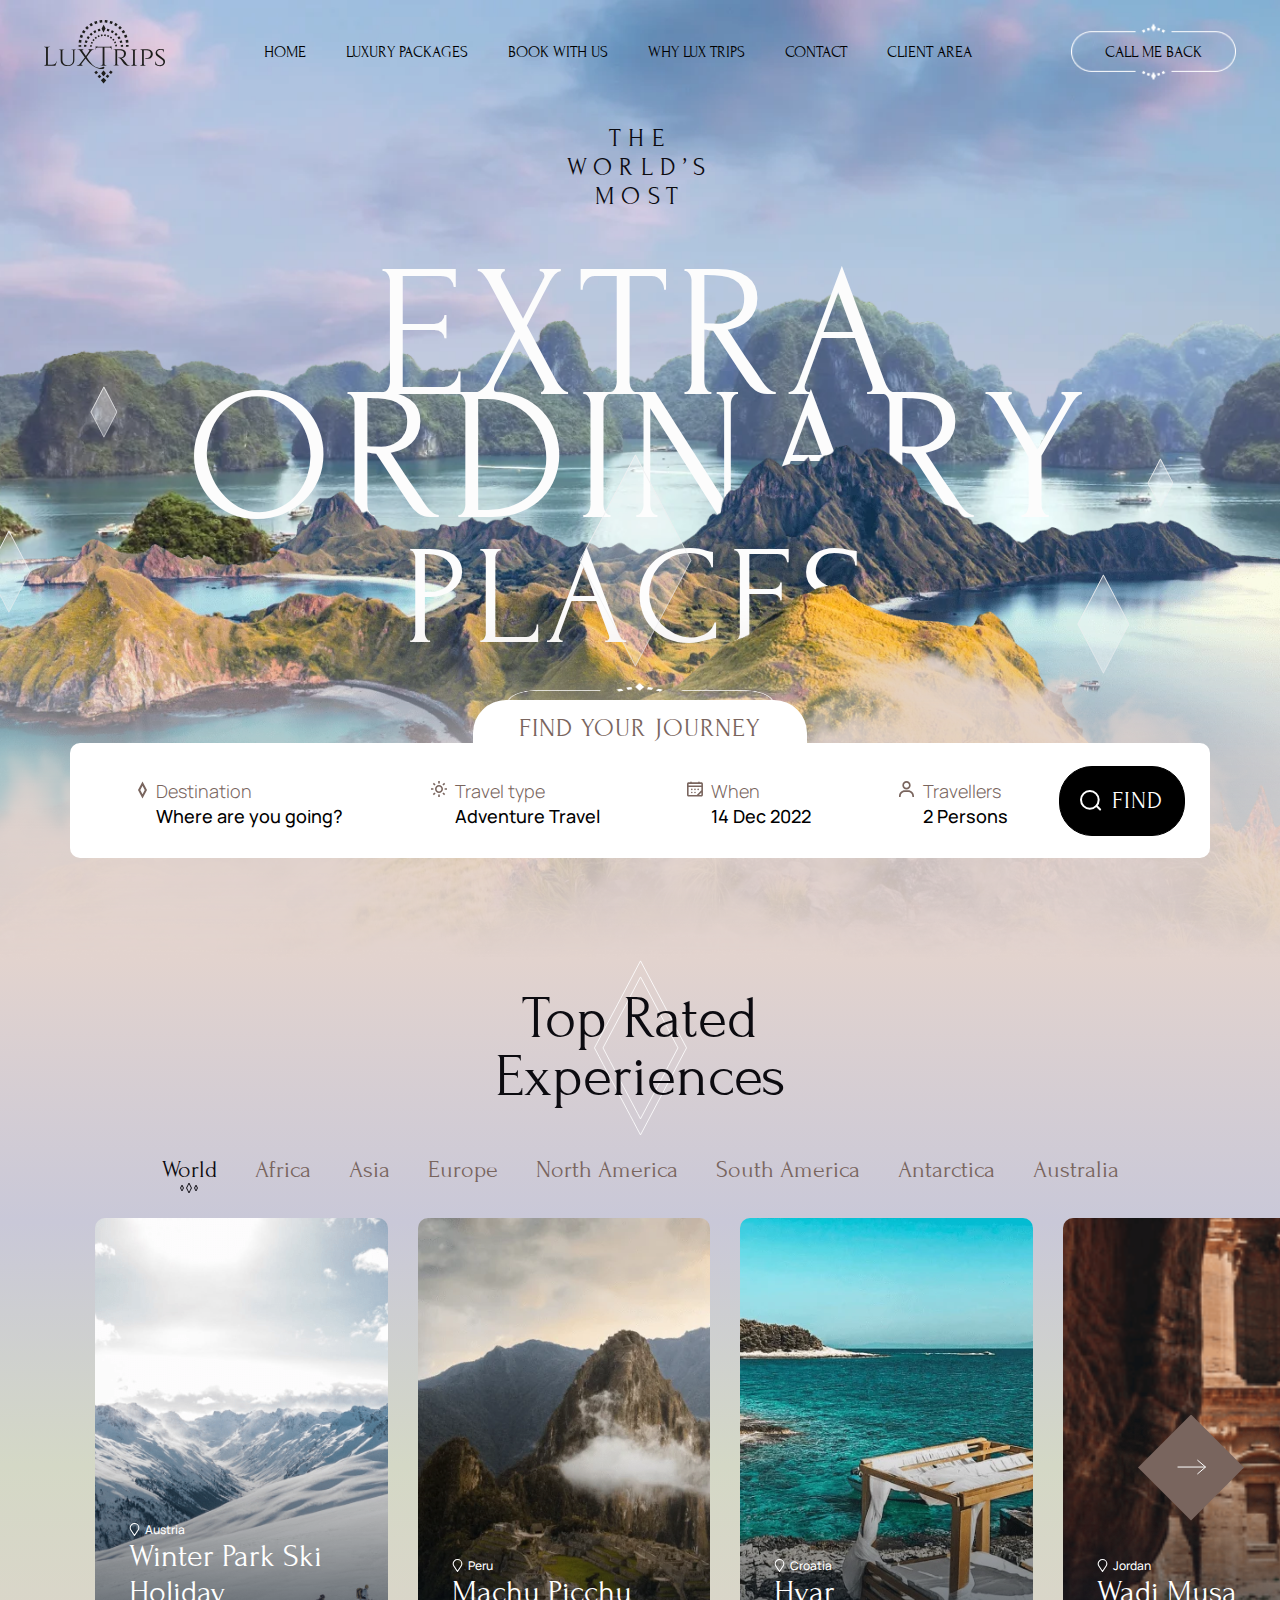
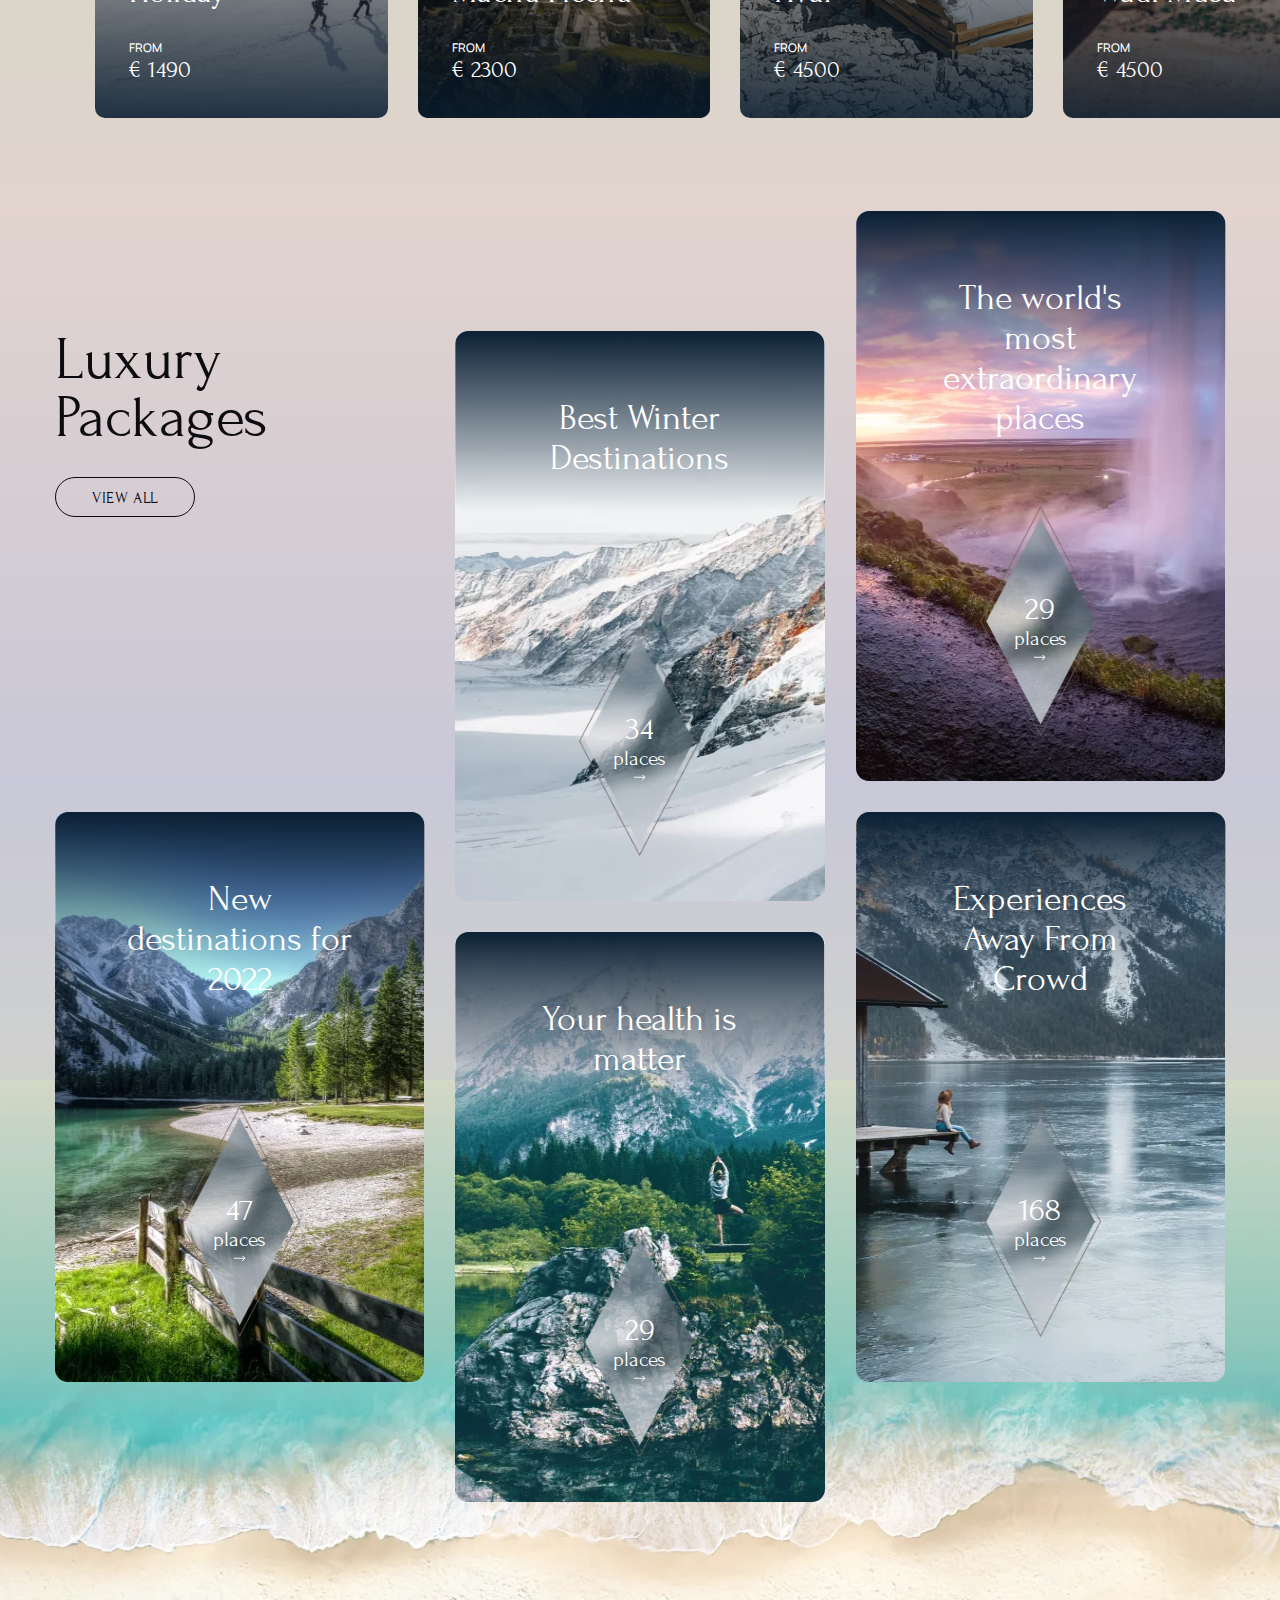
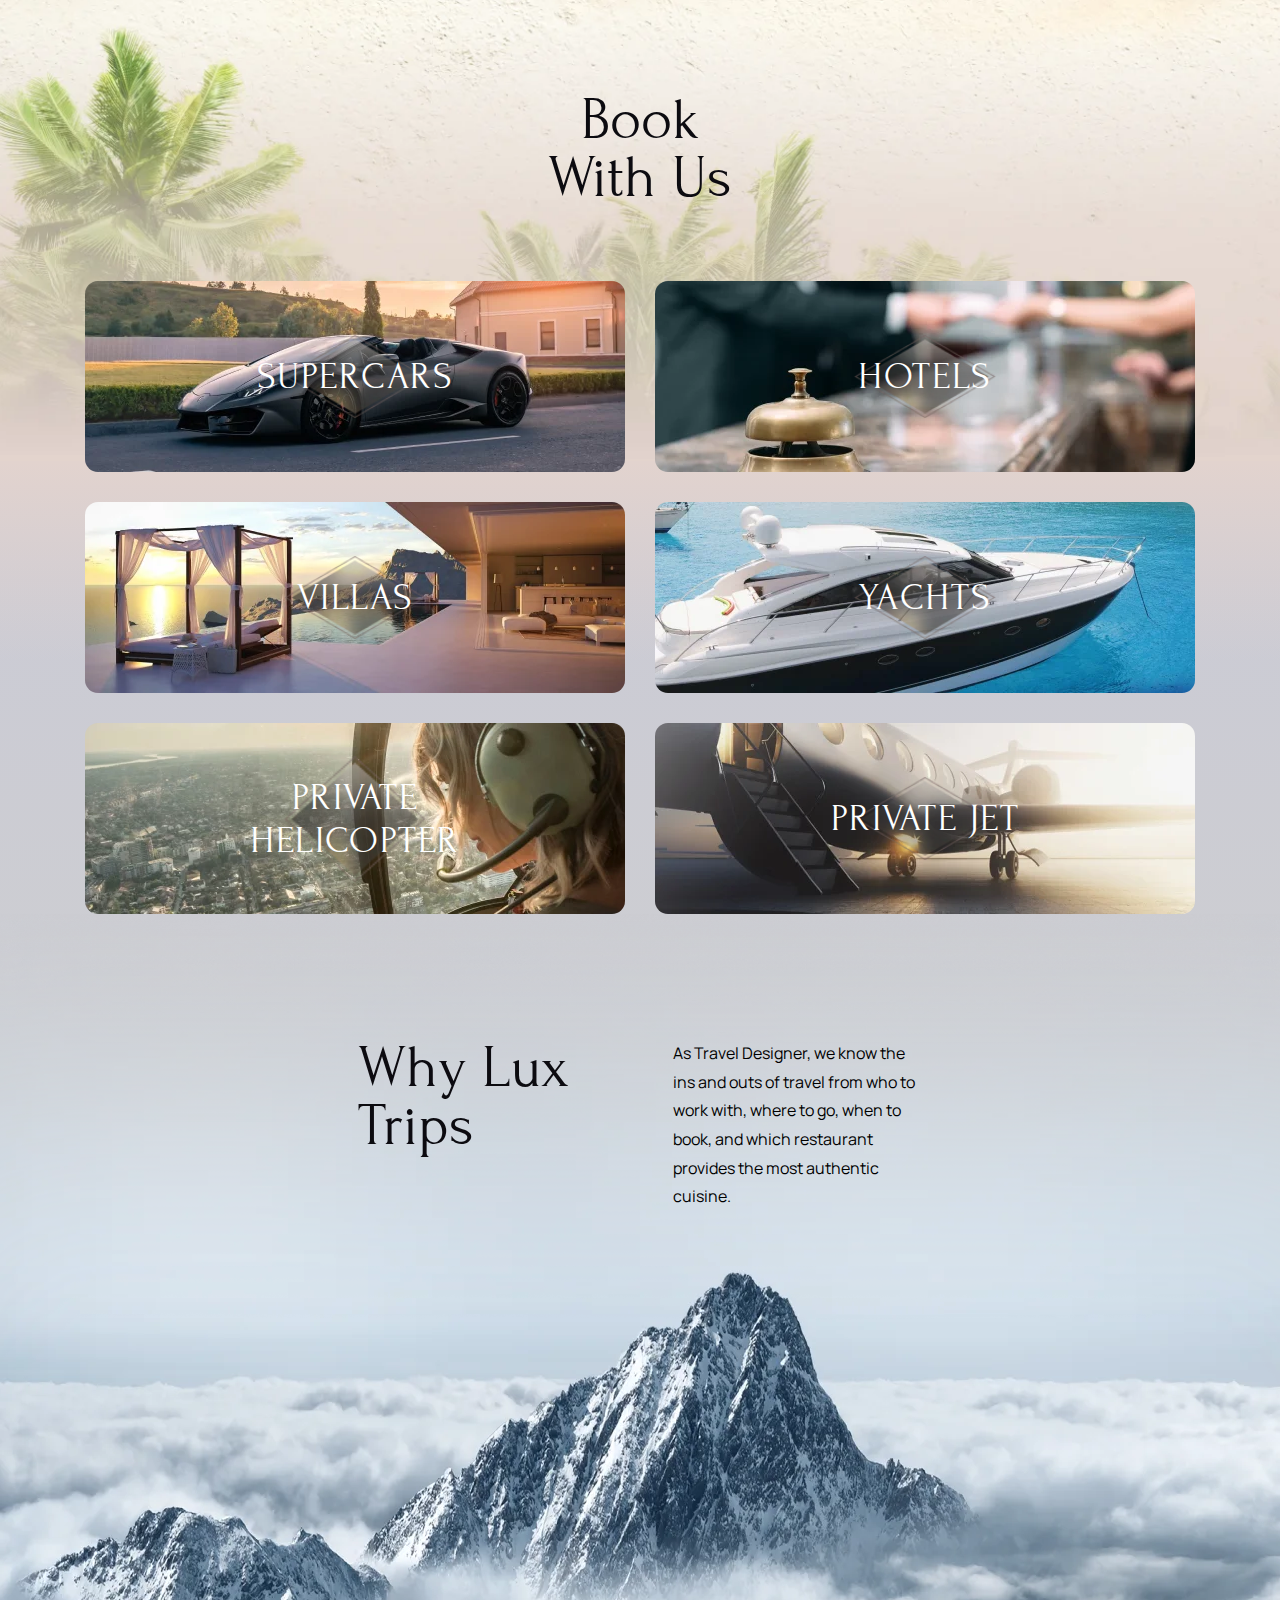
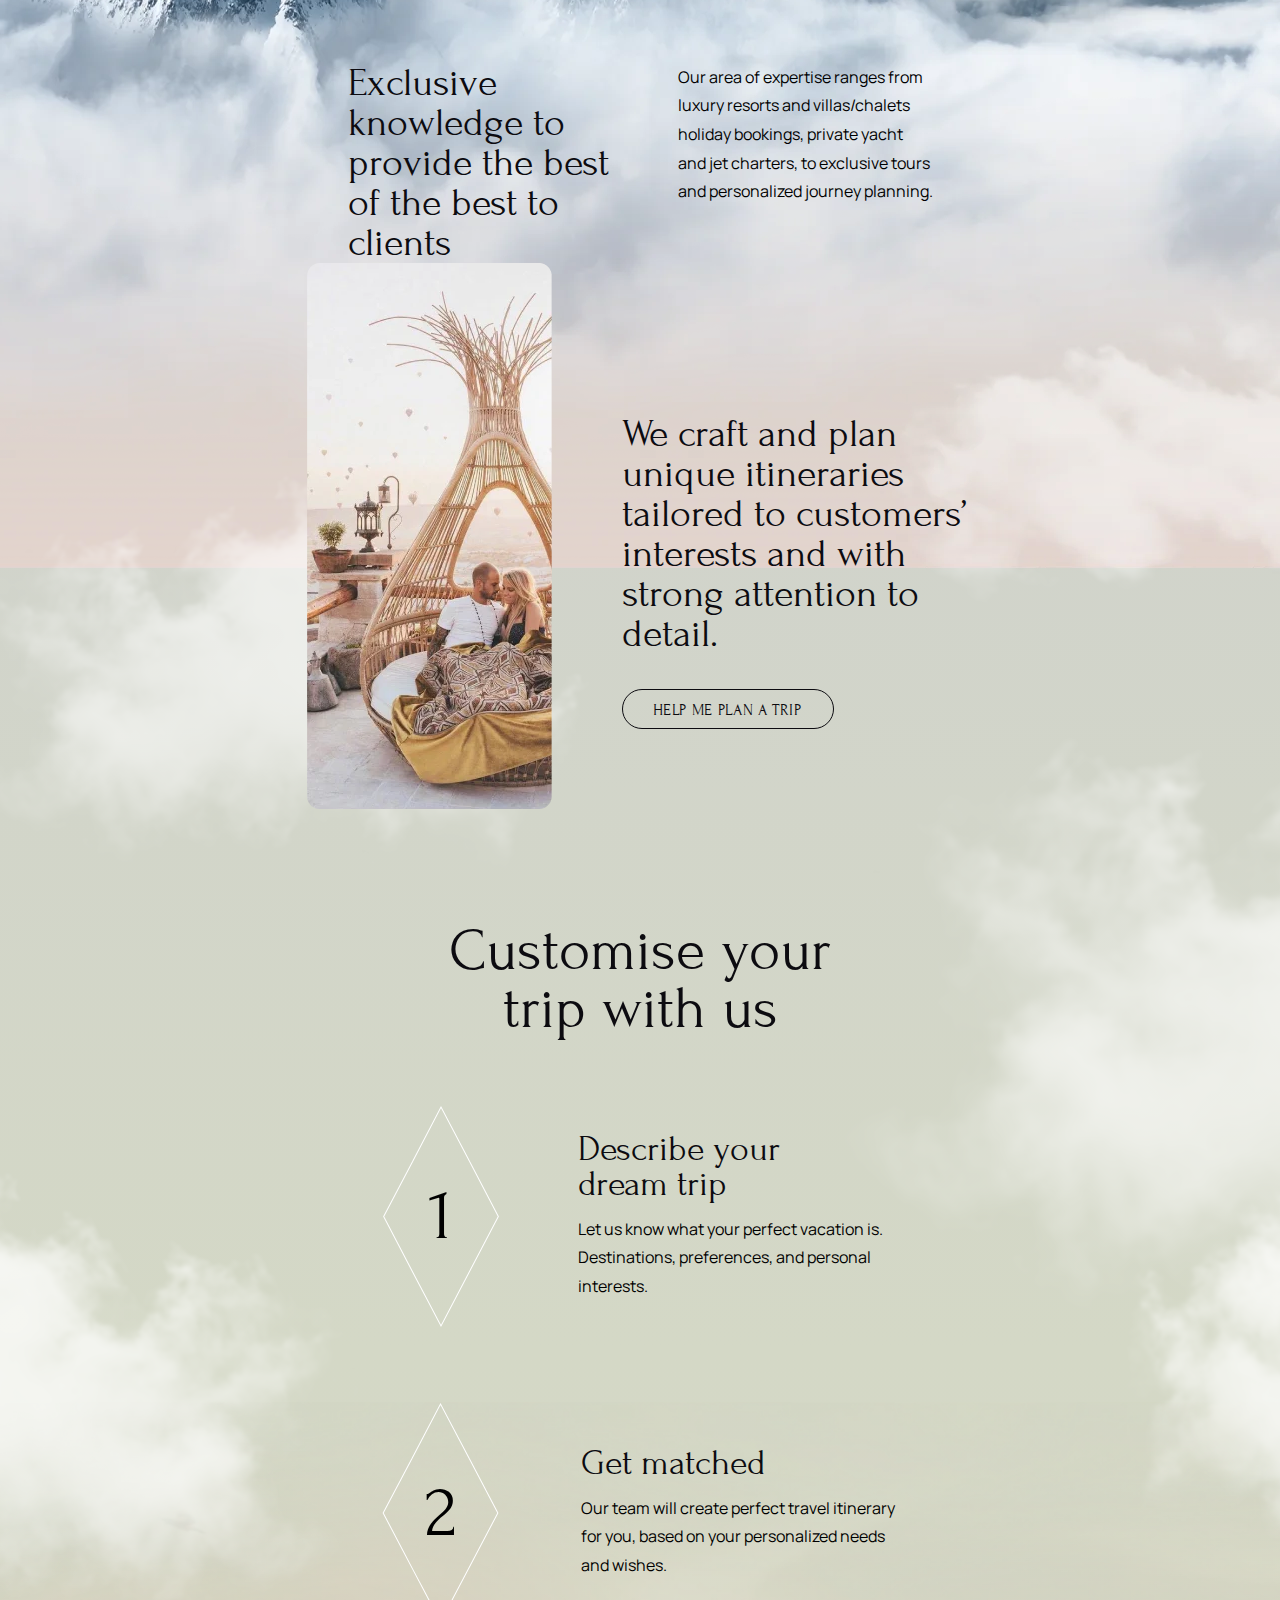
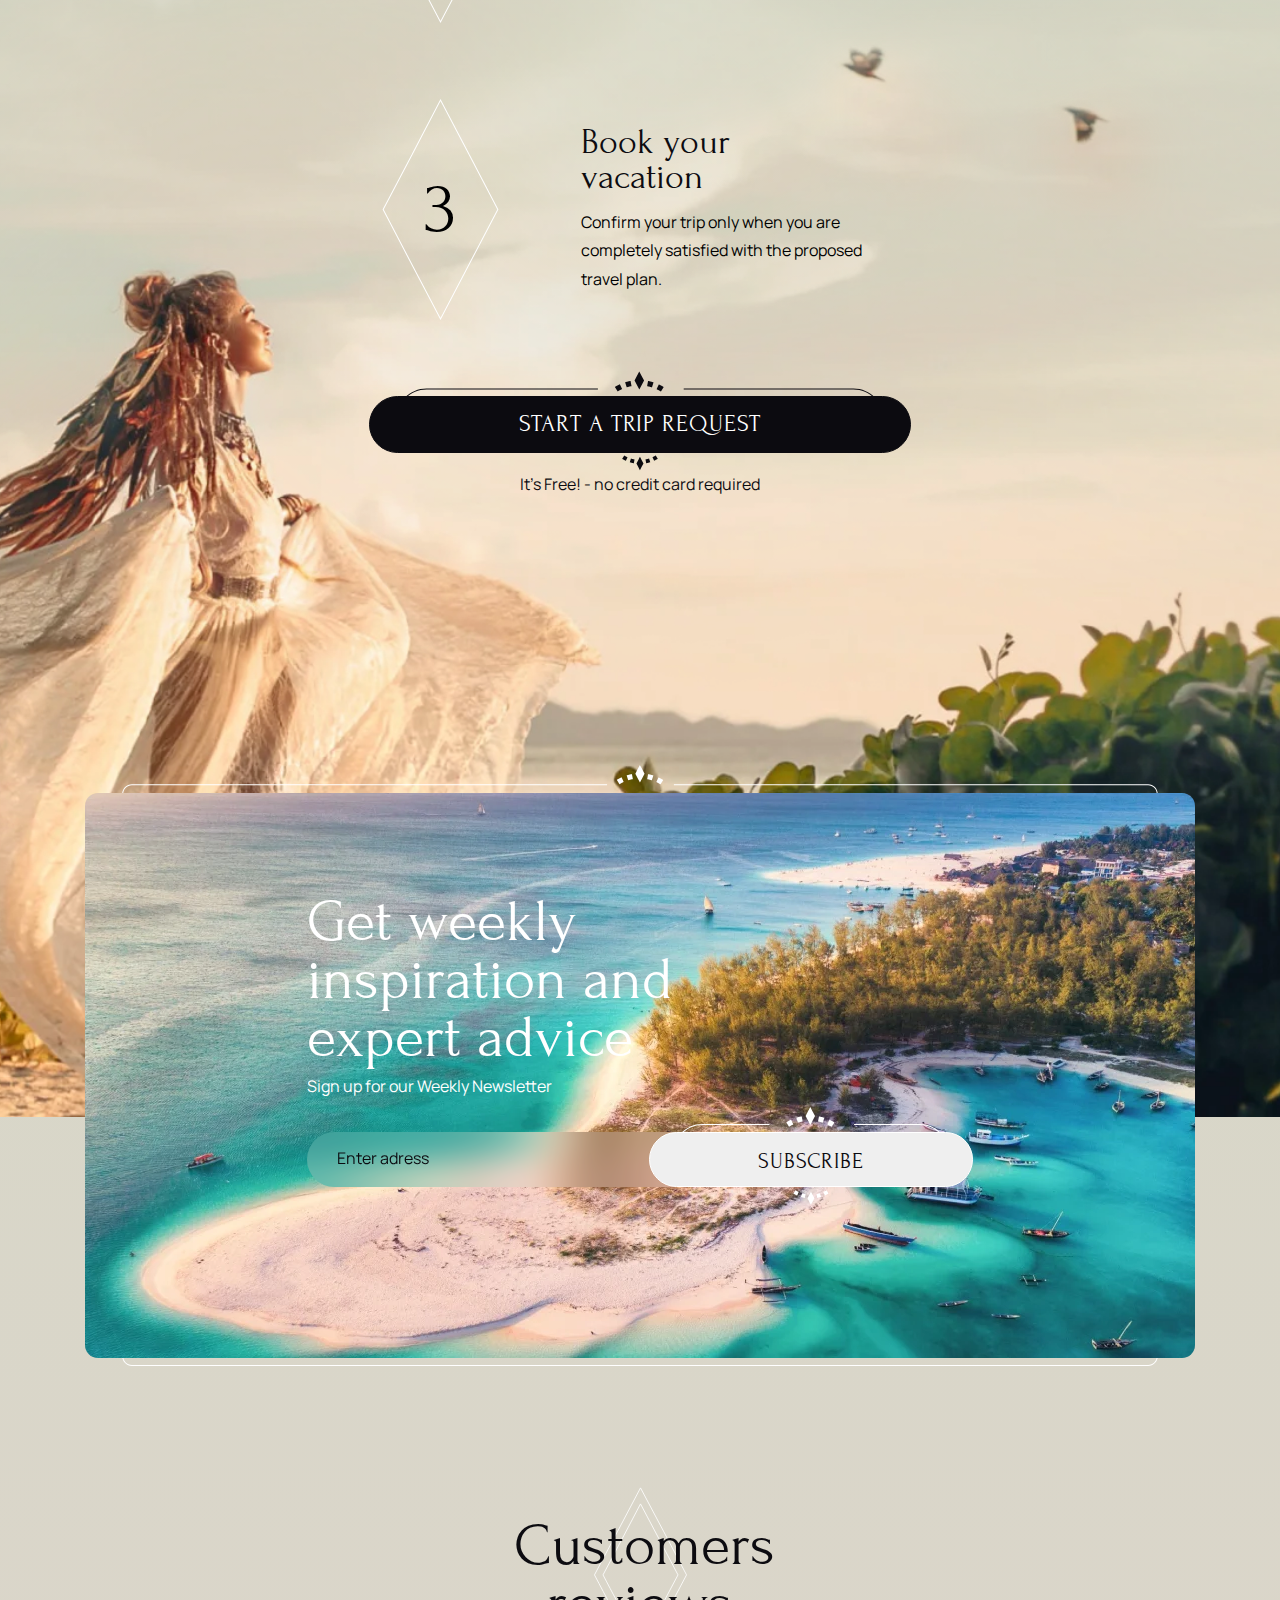
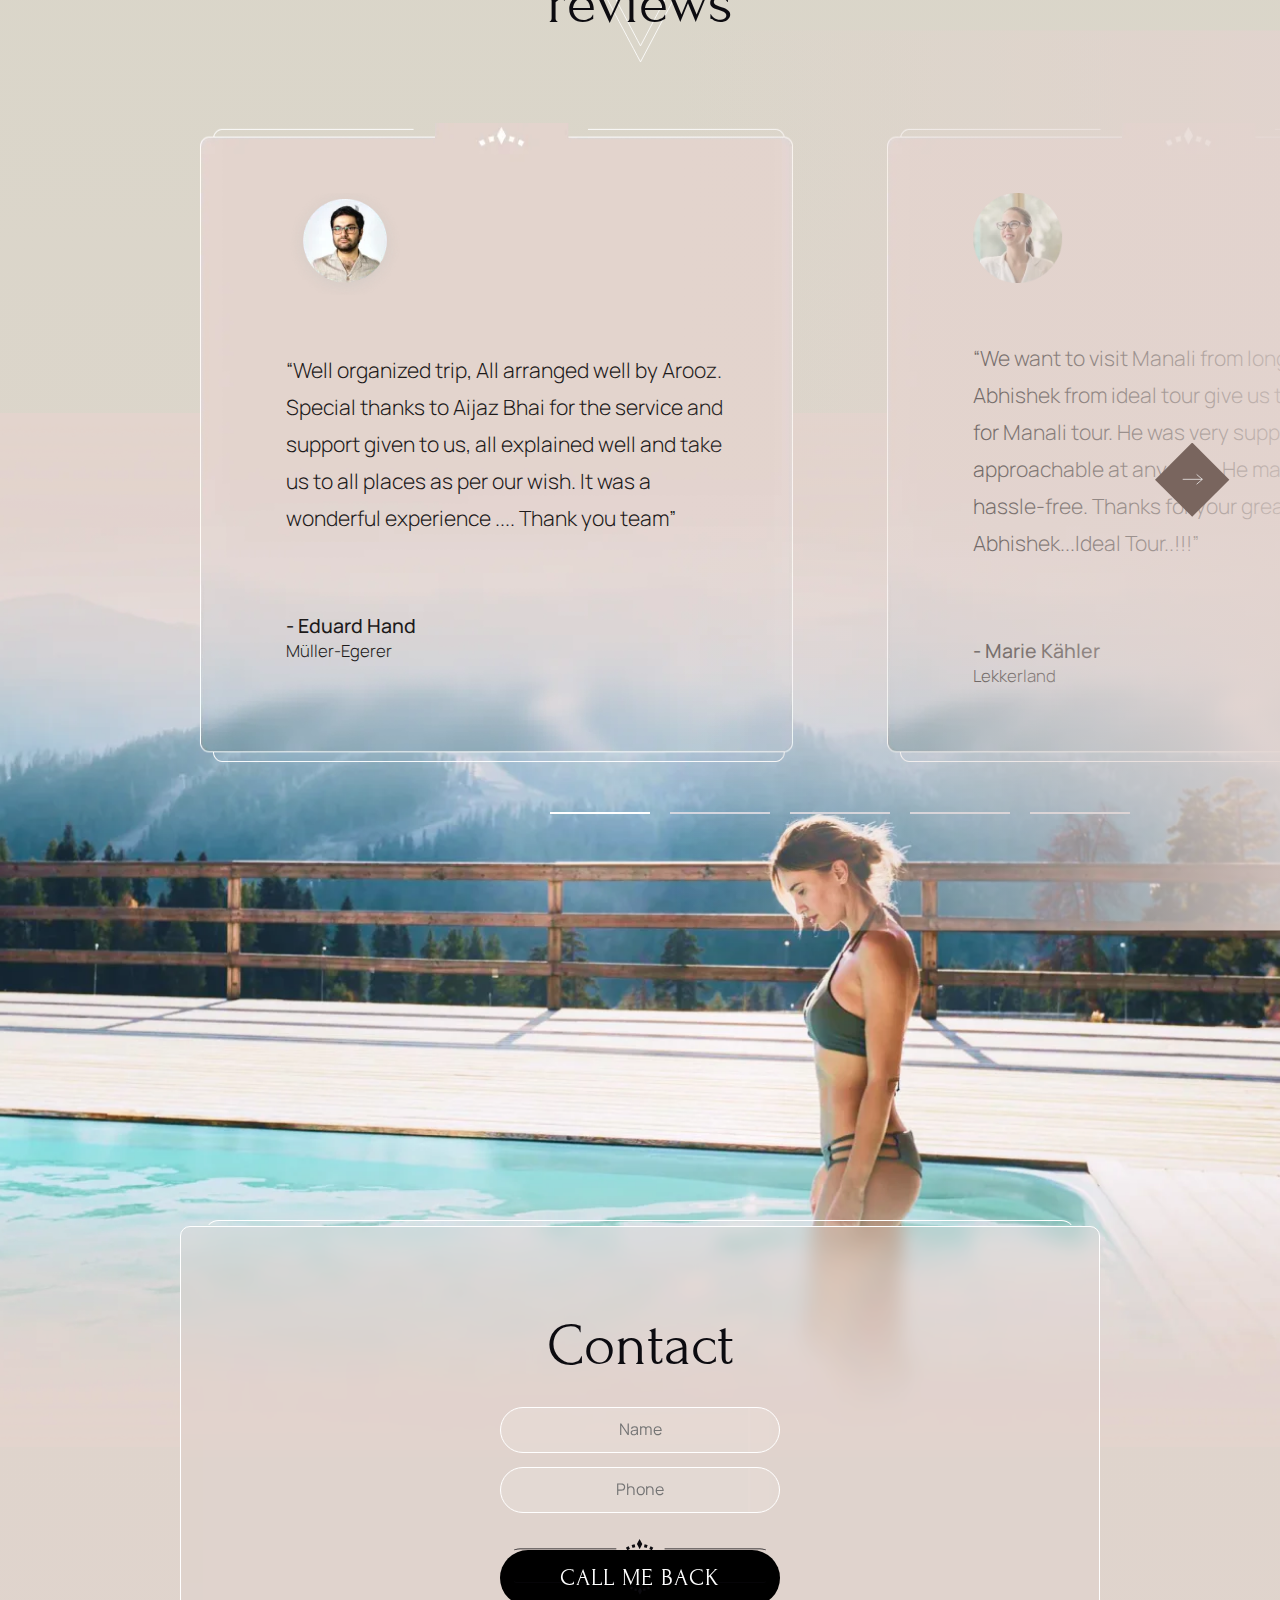
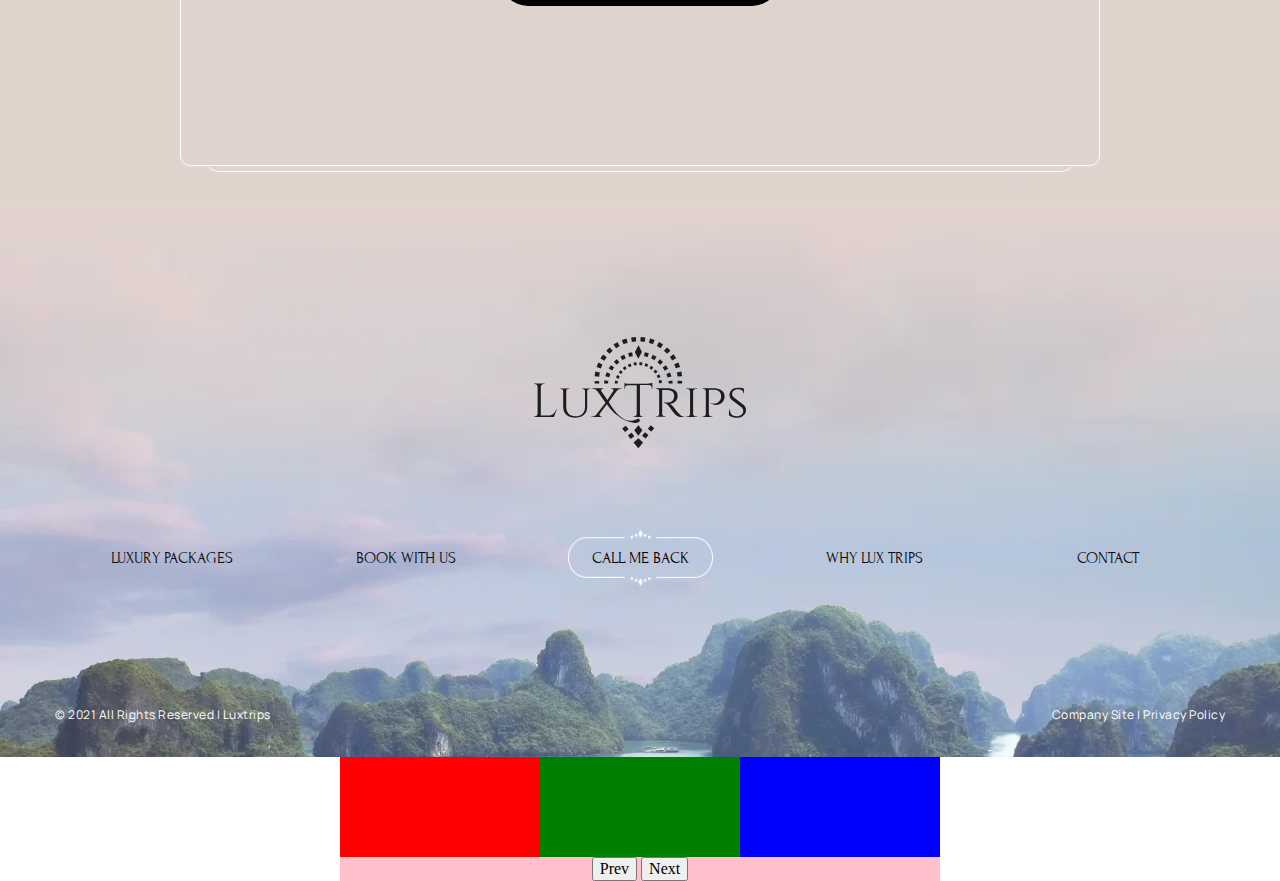
==== commit bb553372: "Add files via upload" ====
--- a/Travel/index.html
+++ b/Travel/index.html
@@ -54,11 +54,9 @@
                 </li>
               </ul>
             </nav>
-            <div class="header__btn-inner">
-              <button class="header__btn">
+              <button class="header__btn btn-with-bg">
                   Call Me Back
               </button>
-            </div>
           </div>
         </div>
       </header>
@@ -156,80 +154,176 @@
               </li>
             </ul>
           </div>
-          <div class="experiances__arrow">
-            <img class="experiances__arrow-img" src="images/experiences/e-arrow.svg" alt="arrow">
-          </div>
-          <div class="experiances__row">
-            <div class="experiances__item experiances__item--australia">
-              <div class="experiances__info-wrapper">
-                <div class="experiances__info">
-                  <a class="experiances__country">
-                    Austria
-                  </a>
-                  <div class="experiances__name-title">
-                    Winter Park Ski Holiday
-                  </div>
-                  <div class="experiances__from">
-                    From
-                  </div>
-                  <div class="experiances__price">
-                    € 1490
-                  </div>
-                </div>
-              </div>
-           
-            </div>
-            <div class="experiances__item experiances__item--peru">
-              <div class="experiances__info-wrapper">
-                <div class="experiances__info">
-                  <a class="experiances__country">
-                    Peru
-                  </a>
-                  <div class="experiances__name-title">
-                    Machu Picchu
-                  </div>
-                  <div class="experiances__from">
-                    From
-                  </div>
-                  <div class="experiances__price">
-                    € 2300
-                  </div>
-                </div>
-              </div>
-            </div>
-            <div class="experiances__item experiances__item--croastia">
-              <div class="experiances__info-wrapper">
-                <div class="experiances__info">
-                  <a class="experiances__country">
-                    Croatia
-                  </a>
-                  <div class="experiances__name-title">
-                    Hvar
-                  </div>
-                  <div class="experiances__from">
-                    From
-                  </div>
-                  <div class="experiances__price">
-                    € 4500
-                  </div>
-                </div>
-              </div>
-            </div>
-            <div class="experiances__item experiances__item--jordan">
-              <div class="experiances__info-wrapper">
-                <div class="experiances__info">
-                  <a class="experiances__country">
-                    Jordan
-                  </a>
-                  <div class="experiances__name-title">
-                    Wadi Musa
-                  </div>
-                  <div class="experiances__from">
-                    From
-                  </div>
-                  <div class="experiances__price">
-                    € 4500
-                  </div>
+         
+          <div class="experiances__slider-wrapper slider__wrapper container">
+            <div class="experiances__arrow">
+              <img class="experiances__arrow-img" src="images/experiences/e-arrow.svg" alt="arrow">
+            </div>
+            <div class="experiances__slider-container slider__container ">
+              <div class="experiances__row experiances__slider slider__track" >
+                <div class="experiances__item  experiances__item--australia slider__item">
+                  <a class="experiances__item-link" href="#">
+                    <div class="experiances__info-wrapper">
+                      <div class="experiances__info">
+                        <a class="experiances__country">
+                          Austria
+                        </a>
+                        <div class="experiances__name-title">
+                          Winter Park Ski Holiday
+                        </div>
+                        <div class="experiances__from">
+                          From
+                        </div>
+                        <div class="experiances__price">
+                          € 1490
+                        </div>
+                      </div>
+                    </div>
+                  </a>
+                </div>
+                <div class="experiances__item  experiances__item--peru slider__item">
+                  <a class="experiances__item-link" href="#">
+                    <div class="experiances__info-wrapper">
+                      <div class="experiances__info">
+                        <a class="experiances__country">
+                          Peru
+                        </a>
+                        <div class="experiances__name-title">
+                          Machu Picchu
+                        </div>
+                        <div class="experiances__from">
+                          From
+                        </div>
+                        <div class="experiances__price">
+                          € 2300
+                        </div>
+                      </div>
+                    </div>
+                  </a>
+                </div>
+                <div class="experiances__item experiances__item--croastia slider__item">
+                  <a class="experiances__item-link" href="#">
+                    <div class="experiances__info-wrapper">
+                    <div class="experiances__info">
+                      <a class="experiances__country">
+                        Croatia
+                      </a>
+                      <div class="experiances__name-title">
+                        Hvar
+                      </div>
+                      <div class="experiances__from">
+                        From
+                      </div>
+                      <div class="experiances__price">
+                        € 4500
+                      </div>
+                    </div>
+                  </div>
+                  </a>
+                  
+                </div>
+                <div class="experiances__item experiances__item--jordan slider__item">
+                  <a class="experiances__item-link" href="#">
+                    <div class="experiances__info-wrapper">
+                    <div class="experiances__info">
+                      <a class="experiances__country">
+                        Jordan
+                      </a>
+                      <div class="experiances__name-title">
+                        Wadi Musa
+                      </div>
+                      <div class="experiances__from">
+                        From
+                      </div>
+                      <div class="experiances__price">
+                        € 4500
+                      </div>
+                    </div>
+                  </div>
+                  </a>
+                  
+                </div>
+                <div class="experiances__item  experiances__item--australia slider__item">
+                  <a class="experiances__item-link" href="#">
+                    <div class="experiances__info-wrapper">
+                      <div class="experiances__info">
+                        <a class="experiances__country">
+                          Austria
+                        </a>
+                        <div class="experiances__name-title">
+                          Winter Park Ski Holiday
+                        </div>
+                        <div class="experiances__from">
+                          From
+                        </div>
+                        <div class="experiances__price">
+                          € 1490
+                        </div>
+                      </div>
+                    </div>
+                  </a>
+                </div>
+                <div class="experiances__item  experiances__item--peru slider__item">
+                  <a class="experiances__item-link" href="#">
+                    <div class="experiances__info-wrapper">
+                      <div class="experiances__info">
+                        <a class="experiances__country">
+                          Peru
+                        </a>
+                        <div class="experiances__name-title">
+                          Machu Picchu
+                        </div>
+                        <div class="experiances__from">
+                          From
+                        </div>
+                        <div class="experiances__price">
+                          € 2300
+                        </div>
+                      </div>
+                    </div>
+                  </a>
+                </div>
+                <div class="experiances__item experiances__item--croastia slider__item">
+                  <a class="experiances__item-link" href="#">
+                    <div class="experiances__info-wrapper">
+                    <div class="experiances__info">
+                      <a class="experiances__country">
+                        Croatia
+                      </a>
+                      <div class="experiances__name-title">
+                        Hvar
+                      </div>
+                      <div class="experiances__from">
+                        From
+                      </div>
+                      <div class="experiances__price">
+                        € 4500
+                      </div>
+                    </div>
+                  </div>
+                  </a>
+                  
+                </div>
+                <div class="experiances__item experiances__item--jordan slider__item">
+                  <a class="experiances__item-link" href="#">
+                    <div class="experiances__info-wrapper">
+                    <div class="experiances__info">
+                      <a class="experiances__country">
+                        Jordan
+                      </a>
+                      <div class="experiances__name-title">
+                        Wadi Musa
+                      </div>
+                      <div class="experiances__from">
+                        From
+                      </div>
+                      <div class="experiances__price">
+                        € 4500
+                      </div>
+                    </div>
+                  </div>
+                  </a>
+                  
                 </div>
               </div>
             </div>
@@ -476,26 +570,28 @@
         </div>
       </div>
       <div class="customise__subscribe">
-        <div class="customise__subscribe-inner">
-          <div class="customise__subscribe-border"></div>
-          <div class="customise__img-content">
-            <div class="customise__img-content-wrapper">
-              <div class="customise__subscribe-title">
-                Get weekly inspiration and expert advice
-              </div>
-              <p class="customise__subscribe-text">
-                Sign up for our Weekly Newsletter
-              </p>
-              <label class="customise__subscribe-label">
-                <input class="customise__subscribe-email" type="email" placeholder="Enter adress">
-                <div class="customise__subscribe-btnwrapper">
-                  <button class="customise__subscribe-btn">
-                    Subscribe
-                  </button>
-                </div>
-              </label>
-            </div>
-            
+        <div class="container">
+          <div class="customise__subscribe-inner">
+            <div class="customise__subscribe-border"></div>
+            <div class="customise__img-content">
+              <div class="customise__img-content-wrapper">
+                <div class="customise__subscribe-title">
+                  Get weekly inspiration and expert advice
+                </div>
+                <p class="customise__subscribe-text">
+                  Sign up for our Weekly Newsletter
+                </p>
+                <label class="customise__subscribe-label">
+                  <input class="customise__subscribe-email" type="email" placeholder="Enter adress">
+                  <div class="customise__subscribe-btnwrapper">
+                    <button class="customise__subscribe-btn">
+                      Subscribe
+                    </button>
+                  </div>
+                </label>
+              </div>
+              
+            </div>
           </div>
         </div>
       </div>
@@ -555,11 +651,11 @@
             <label class="customers__contact-label">
               <input class="customers__contact-name" type="text" placeholder="Name">
               <input class="customers__contact-tel" type="tel" placeholder="Phone">
-              <div class="customers__contact-wrapper  customise__btn-wrapper">
-                <button class="customers__contact-btn customise__btn">
+              <!-- <div class="customers__contact-wrapper  customise__btn-wrapper"> -->
+                <button class="customers__contact-btn btn-with-bg">
                   Call me back
                 </button>
-              </div>
+              <!-- </div> -->
             </label>
           </div>
         </div>
@@ -586,11 +682,14 @@
                 </a>
               </li>
               <li class="footer__menu-item">
-                <div class="footer__menu-btn-inner header__btn-inner">
+                <!-- <div class="footer__menu-btn-inner header__btn-inner">
                   <button class="footer__menu-btn header__btn">
                     Call Me Back
                   </button>
-                </div>
+                </div> -->
+                <button class="footer__menu-btn btn-with-bg">
+                  Call Me Back
+                </button>
               </li>
               <li class="footer__menu-item">
                 <a class="footer__menu-link" href="#">
@@ -614,12 +713,34 @@
           </div>
         </div>
         </div>
+        
     </footer>
   </div>
 
+  <div class="slider-wrapper">
+    <div class="slider-container">
+      <div class="slider-track">
+        <div class="slider-item"></div>
+        <div class="slider-item"></div>
+        <div class="slider-item"></div>
+        <div class="slider-item"></div>
+        <div class="slider-item"></div>
+        <div class="slider-item"></div>
+        <div class="slider-item"></div>
+        <div class="slider-item"></div>
+        <div class="slider-item"></div>
+      </div>
+      <div class="slider-buttons">
+        <button class="btn-prev">Prev</button>
+        <button class="btn-next">Next</button>
+      </div>
+    </div>
+  </div>
 
-
+  <!-- <script src="https://code.jquery.com/jquery-3.6.0.min.js" integrity="sha256-/xUj+3OJU5yExlq6GSYGSHk7tPXikynS7ogEvDej/m4=" crossorigin="anonymous"></script> -->
   <script src="js/main.min.js"></script>
+  <script src="js/slider.js"></script>
+  
 </body>
 
 </html>--- a/Travel/css/style.min.css
+++ b/Travel/css/style.min.css
@@ -1 +1 @@
-@import url("https://fonts.googleapis.com/css2?family=Forum&display=swap");@import url("https://fonts.googleapis.com/css2?family=Manrope:wght@300;400;500;600;700&display=swap");html{-webkit-box-sizing:border-box;box-sizing:border-box}*,*::after,*::before{-webkit-box-sizing:inherit;box-sizing:inherit}ul[class],ol[class]{padding:0}body,h1,h2,h3,h4,h5,h6,p,ul,ol,li,figure,figcaption,blockquote,dl,dd{margin:0}ul[class]{list-style:none}img{max-width:100%;display:block}input,button,textarea,select{font:inherit}a{text-decoration:none}html,body{height:100%}.wrapper{display:-webkit-box;display:-ms-flexbox;display:flex;-webkit-box-orient:vertical;-webkit-box-direction:normal;-ms-flex-direction:column;flex-direction:column;min-height:100%;background:-webkit-gradient(linear, left top, left bottom, from(#E2D3CE), color-stop(30.73%, #C9C8D8), color-stop(59.37%, #D4D8C6), to(#E2D3CE));background:-o-linear-gradient(top, #E2D3CE 0%, #C9C8D8 30.73%, #D4D8C6 59.37%, #E2D3CE 100%);background:linear-gradient(180deg, #E2D3CE 0%, #C9C8D8 30.73%, #D4D8C6 59.37%, #E2D3CE 100%)}.main{-webkit-box-flex:1;-ms-flex:1 0 auto;flex:1 0 auto}.footer{-webkit-box-flex:0;-ms-flex:0 0 auto;flex:0 0 auto}.container{max-width:1200px;margin:0 auto;padding:0 15px}.title-with-round{position:relative;font-family:Forum;font-style:normal;font-weight:normal;font-size:60px;line-height:58px;color:#0C0B10;text-align:center;padding-top:30px;padding-bottom:30px;z-index:2;margin-bottom:10px}.title-with-round::after{position:absolute;content:'';width:100%;height:100%;top:0;right:0;background:url(../images/experiences/title-romb.svg) top center/contain no-repeat;z-index:-1;border-radius:0 0 10px 10px}.wrapper{overflow-x:hidden}.header__container{margin:20px 44px 40px 44px}.header__logo-link{display:-webkit-box;display:-ms-flexbox;display:flex;cursor:pointer}.header__inner{display:-webkit-box;display:-ms-flexbox;display:flex;max-height:80px;-webkit-box-pack:justify;-ms-flex-pack:justify;justify-content:space-between;-webkit-box-align:center;-ms-flex-align:center;align-items:center}.header__logo{width:121px;height:64px;-webkit-box-flex:0;-ms-flex:0 1 auto;flex:0 1 auto}.header__btn{position:relative;background:transparent;border:0px solid #ffffff;margin:20px 24px;border-radius:33px;text-transform:uppercase;font-family:'Forum', sans-serif;cursor:pointer}.header__btn-inner{position:relative;z-index:5;display:-webkit-box;display:-ms-flexbox;display:flex}.header__btn-inner::after{content:'';position:absolute;width:100%;height:100%;top:0;right:0;left:0;bottom:0;background:url(../images/main/button-call.webp) center/100% 100% no-repeat;cursor:pointer}.menu{width:60%;-webkit-box-flex:0;-ms-flex:0 1 60%;flex:0 1 60%;font-family:Forum;font-size:16px;line-height:18px;text-transform:uppercase;font-weight:400}.menu__list{display:-webkit-box;display:-ms-flexbox;display:flex;-webkit-box-pack:center;-ms-flex-pack:center;justify-content:center}.menu__list-item{padding:0 20px}.menu__link{color:#000;font-family:Forum}.main{background:url(../images/main/sky.webp) center bottom/cover no-repeat;width:100%;height:960px;position:relative}.main__overlay{position:absolute;bottom:0px;right:0;width:100%;height:600px;background:url(../images/main/main-bg.webp) bottom center/100% 86% no-repeat;z-index:5}.main__clouds{position:absolute;bottom:0;right:0;width:100%;height:351px;background:url(../images/main/gradient.png) center/cover no-repeat,url(../images/main/clouds.webp) center/cover no-repeat;z-index:7}.main::before{content:'';position:absolute;bottom:0;right:0;width:100%;height:687px;background:url(../images/main/back-main-bg.webp) center center/cover no-repeat}.main::after{content:'';position:absolute;height:430px;bottom:0px;right:0;width:100%;background-blend-mode:multiply;z-index:6;background-image:url(../images/main/mountains.webp);background-position:bottom right;background-repeat:no-repeat;background-size:100% 90%}.main__inner{position:relative;display:-webkit-box;display:-ms-flexbox;display:flex;-webkit-box-orient:vertical;-webkit-box-direction:normal;-ms-flex-direction:column;flex-direction:column;-webkit-box-align:center;-ms-flex-align:center;align-items:center}.main__suptitle{position:relative;font-family:Forum;font-style:normal;font-weight:normal;font-size:25px;color:#0C0B10;text-transform:uppercase;text-align:center;letter-spacing:0.3em;margin-bottom:64px;z-index:6}.main__title{position:relative;font-family:Forum;font-style:normal;font-weight:normal;font-size:190px;text-align:center;letter-spacing:0.04em;text-transform:uppercase;color:#FCFCFC;line-height:123px;width:1186px}.main__title::after{content:'';position:absolute;top:45%;-webkit-transform:translateX(40%);-ms-transform:translateX(40%);transform:translateX(40%);right:45%;height:288px;width:100%;background:url(../images/main/pins.svg);background-position:bottom center;background-repeat:no-repeat;z-index:11}.main__title-continue{position:relative;font-family:Forum;font-style:normal;font-weight:normal;font-size:141px;color:#FCFCFC;letter-spacing:0.04em;text-transform:uppercase;z-index:6}.search{position:relative;z-index:10;width:100%}.search__inner{width:100%;display:-webkit-box;display:-ms-flexbox;display:flex;-webkit-box-orient:vertical;-webkit-box-direction:normal;-ms-flex-direction:column;flex-direction:column}.search__params-row{width:100%;display:-webkit-box;display:-ms-flexbox;display:flex;background-color:#fff;border-radius:10px;min-height:114px;-ms-flex-pack:distribute;justify-content:space-around;margin-bottom:62px}.search__title{position:relative;min-width:330px;border-radius:33px 33px 0 0;margin:0 auto;margin-top:23px;text-align:center;background-color:#fff;font-family:Forum;font-style:normal;font-weight:normal;font-size:26px;text-align:center;letter-spacing:0.04em;text-transform:uppercase;color:#79655E;padding:13px 46px 0 46px}.search__title::before{content:'';position:absolute;top:-17px;right:50%;-webkit-transform:translateX(50%);-ms-transform:translateX(50%);transform:translateX(50%);width:100%;height:100%;background:url(../images/main/big-arr-up.png) center top/80% 100% no-repeat;z-index:-1}.search__param-item{position:relative;margin-top:36px;margin-bottom:29px;padding-left:24px;margin-left:37px;background-repeat:no-repeat;background-position:top 2px left}.search__param-item--destination{background-image:url(../images/main/destination.svg);background-repeat:no-repeat;background-position:top 2px  left 6px}.search__param-item--travel{background-image:url(../images/main/travel.svg)}.search__param-item--calendar{background-image:url(../images/main/when.svg)}.search__param-item--travelers{background-image:url(../images/main/travelers.svg)}.search__param{font-family:Manrope;font-style:normal;font-weight:300;font-size:18px;line-height:25px;color:#79655E}.search__param-link{font-family:Manrope;font-style:normal;font-weight:500;font-size:18px;line-height:25px}.search__btn{display:-webkit-box;display:-ms-flexbox;display:flex;-webkit-box-pack:center;-ms-flex-pack:center;justify-content:center;-webkit-box-align:center;-ms-flex-align:center;align-items:center;background:#000;width:126px;height:70px;margin:auto 0;border-radius:33px;border:1px solid #000;font-family:Forum;font-style:normal;font-weight:normal;font-size:24px;line-height:26px;letter-spacing:0.04em;text-transform:uppercase;color:#fff}.search__btn:hover{border:1px solid #fff}.search__btn-img{margin-right:10px}.experiances{height:851px;background:-webkit-gradient(linear, left top, left bottom, from(#E2D3CE), color-stop(30.73%, #C9C8D8), color-stop(59.37%, #D4D8C6), to(#E2D3CE));background:-o-linear-gradient(top, #E2D3CE 0%, #C9C8D8 30.73%, #D4D8C6 59.37%, #E2D3CE 100%);background:linear-gradient(180deg, #E2D3CE 0%, #C9C8D8 30.73%, #D4D8C6 59.37%, #E2D3CE 100%)}.experiances__title{position:relative;font-family:Forum;font-style:normal;font-weight:normal;font-size:60px;line-height:58px;color:#0C0B10;text-align:center;padding-top:30px;padding-bottom:30px;z-index:2;margin-bottom:10px}.experiances__title::after{position:absolute;content:'';width:100%;height:100%;top:0;right:0;background:url(../images/experiences/title-romb.svg) top center/contain no-repeat;z-index:-1;border-radius:0 0 10px 10px}.experiances__title__inner{position:relative;margin-bottom:126px}.experiances__title__container{height:100%}.experiances__country-list{display:-webkit-box;display:-ms-flexbox;display:flex;-webkit-box-pack:center;-ms-flex-pack:center;justify-content:center;margin-bottom:35px}.experiances__country-item{display:-webkit-box;display:-ms-flexbox;display:flex;-webkit-box-pack:center;-ms-flex-pack:center;justify-content:center;padding:0 19px;font-family:Forum;font-style:normal;font-weight:normal;font-size:24px}.experiances__country-link{color:#79655E}.experiances__country--active{position:relative;color:#0C0B10}.experiances__country--active::after{content:'';bottom:-11px;right:50%;-webkit-transform:translateX(50%);-ms-transform:translateX(50%);transform:translateX(50%);width:18px;height:12px;position:absolute;background:url(../images/experiences/country-active.svg) bottom center/contain no-repeat}.experiances__row{position:relative;top:0;right:0;-webkit-transform:translateX(13%);-ms-transform:translateX(13%);transform:translateX(13%);display:-ms-grid;display:grid;-ms-grid-rows:minmax(300px, 520px);-ms-grid-columns:minmax(250px, 350px) 30px minmax(250px, 350px) 30px minmax(250px, 350px) 30px minmax(250px, 350px);grid-template:repeat(1, minmax(300px, 520px))/repeat(4, minmax(250px, 350px));gap:30px;overflow:hidden;z-index:5}.experiances__item{position:relative;min-height:400px;background:#fff;border-radius:10px 10px 10px 10px;display:-webkit-box;display:-ms-flexbox;display:flex;-webkit-box-orient:vertical;-webkit-box-direction:normal;-ms-flex-direction:column;flex-direction:column;-webkit-box-pack:end;-ms-flex-pack:end;justify-content:flex-end;background-blend-mode:multiply;z-index:11}.experiances__item:hover{border:0.5px solid #C9C8D7}.experiances__item::after{content:'';position:absolute;width:100%;height:60%;bottom:0;left:0;background:url(../images/experiences/overlay-bg.png);z-index:-1;border-radius:10px}.experiances__item--australia{background:url(../images/experiences/australia-bg-min.webp) center center/cover no-repeat;border-radius:10px 10px 10px 10px}.experiances__item--peru{background:url(../images/experiences/peru-bg-min.webp) center center/cover no-repeat}.experiances__item--croastia{background:url(../images/experiences/croatia-bg-min.webp) center center/cover no-repeat}.experiances__item--jordan{background:url(../images/experiences/jordan-bg-min.webp) center center/cover no-repeat}.experiances__info-wrapper{padding:20px 36px 35px 34px}.experiances__country{position:relative;font-family:Manrope;font-style:normal;font-weight:500;font-size:12px;line-height:16px;color:#FFFFFF;padding-left:16px}.experiances__country::after{position:absolute;content:'';width:100%;height:100%;top:0;left:0;background:url(../images/experiences/country-lamp.svg) left/11px 13px no-repeat}.experiances__name-title{font-family:Forum;font-style:normal;font-weight:normal;font-size:32px;color:#FFFFFF;padding-bottom:30px}.experiances__from{font-family:Manrope;font-style:normal;font-weight:500;font-size:12px;line-height:16px;text-transform:uppercase;color:#FFFFFF}.experiances__price{font-family:Forum;font-style:normal;font-weight:normal;font-size:24px;color:#FFFFFF}.experiances__arrow{position:absolute;width:100%;height:100%}.experiances__arrow-img{z-index:12;position:absolute;top:50%;margin:auto 0;-webkit-transform:translateY(-40%);-ms-transform:translateY(-40%);transform:translateY(-40%);right:50px;display:block;cursor:pointer}.luxury{position:relative;background:-webkit-gradient(linear, left top, left bottom, from(#E2D3CE), color-stop(30.73%, #C9C8D8), color-stop(59.37%, #D4D8C6), to(#E2D3CE));background:-o-linear-gradient(top, #E2D3CE 0%, #C9C8D8 30.73%, #D4D8C6 59.37%, #E2D3CE 100%);background:linear-gradient(180deg, #E2D3CE 0%, #C9C8D8 30.73%, #D4D8C6 59.37%, #E2D3CE 100%)}.luxury::after{content:'';position:absolute;height:981px;width:100%;bottom:0;right:0;left:0;background:url(../images/luxury/lluxury-bottom-bg.webp) bottom/cover no-repeat;z-index:1}.luxury__inner{width:100%;height:1850px}.luxury__row{position:relative;display:-ms-grid;display:grid;height:1291px;width:100%;-ms-grid-rows:1fr 31px 1fr 31px 1fr 31px 1fr 31px 1fr 31px 1fr 31px 1fr 31px 1fr 31px 1fr 31px 1fr 31px 1fr;-ms-grid-columns:1fr 31px 1fr 31px 1fr;grid-template:repeat(11, 1fr)/repeat(3, 1fr);gap:31px;z-index:11}.luxury__item{position:relative;border-radius:13px;background-blend-mode:multiply;display:-webkit-box;display:-ms-flexbox;display:flex;-webkit-box-orient:vertical;-webkit-box-direction:normal;-ms-flex-direction:column;flex-direction:column;-webkit-box-pack:justify;-ms-flex-pack:justify;justify-content:space-between;-webkit-box-align:center;-ms-flex-align:center;align-items:center}.luxury__item:hover{border:0.1px solid #C9C8D7;-webkit-box-shadow:0 14px 28px rgba(0,0,0,0.25),0 10px 10px rgba(0,0,0,0.22);box-shadow:0 14px 28px rgba(0,0,0,0.25),0 10px 10px rgba(0,0,0,0.22)}.luxury__item::before{content:'';position:absolute;height:180px;width:100%;top:0;right:0;left:0;background:-webkit-gradient(linear, left top, left bottom, from(rgba(0,0,0,0)), to(#0B2034));background:-o-linear-gradient(top, rgba(0,0,0,0) 0%, #0B2034 100%);background:linear-gradient(180deg, rgba(0,0,0,0) 0%, #0B2034 100%);-webkit-transform:rotate(180deg);-ms-transform:rotate(180deg);transform:rotate(180deg);border-radius:13px 13px 13px 13px;z-index:1}.luxury__title-item{display:-webkit-box;display:-ms-flexbox;display:flex;-webkit-box-pack:start;-ms-flex-pack:start;justify-content:flex-start;-webkit-box-align:start;-ms-flex-align:start;align-items:flex-start;-ms-grid-row:2;-ms-grid-row-span:4;-ms-grid-column:1;grid-area:2 / 1 / 6 / 1}.luxury__title-item::before{content:'';background:transparent}.luxury__title-item:hover{border:0px solid #C9C8D7;-webkit-box-shadow:none;box-shadow:none}.luxury__title{font-family:Forum;font-style:normal;font-weight:normal;font-size:60px;line-height:58px;color:#0C0B10}.luxury__btn{-ms-flex-item-align:start;align-self:flex-start;font-family:Forum;font-style:normal;font-weight:normal;font-size:16px;line-height:18px;text-align:center;letter-spacing:0.04em;text-transform:uppercase;color:#0C0B10;background:transparent;border-radius:20px;padding:11px 36px 9px 36px;border:1px solid #0C0B10;margin-top:30px;cursor:pointer;position:relative;z-index:10}.luxury__btn:hover{border:1px solid #fff}.luxury__item--best-winter{-ms-grid-column:2;grid-column:2 / 2;-ms-grid-row:2;-ms-grid-row-span:5;grid-row:2 / 7;background:url(../images/luxury/best-winter.webp) center/100% 100% no-repeat}.luxury__item--most-e-places{-ms-grid-column:3;grid-column:3 / 3;-ms-grid-row:1;-ms-grid-row-span:5;grid-row:1 / 6;background:url(../images/luxury/the-world.webp) center/100% 100% no-repeat}.luxury__item--new-destinations{-ms-grid-row:6;-ms-grid-row-span:5;-ms-grid-column:1;grid-area:6 / 1 / 11 / 1;background:url(../images/luxury/new-destinations.webp) center/100% 100% no-repeat}.luxury__item--your-health{-ms-grid-row:7;-ms-grid-row-span:5;-ms-grid-column:2;grid-area:7 / 2 / 12 / 2;background:url(../images/luxury/your-health.webp) center/100% 100% no-repeat}.luxury__item--away-from{-ms-grid-row:6;-ms-grid-row-span:5;-ms-grid-column:3;grid-area:6 / 3 / 11 / 3;background:url(../images/luxury/experiences-away.webp) center/100% 100% no-repeat}.luxury__item-text{width:251px;margin:67px auto 20px auto;position:relative;font-family:Forum;font-style:normal;font-weight:normal;font-size:36px;color:#FFFFFF;z-index:10;text-align:center}.luxury__count-places{position:relative;display:-webkit-box;display:-ms-flexbox;display:flex;-webkit-box-orient:vertical;-webkit-box-direction:normal;-ms-flex-direction:column;flex-direction:column;margin-bottom:45px;margin-top:40px}.luxury__count-info{position:absolute;display:-webkit-box;display:-ms-flexbox;display:flex;-webkit-box-align:center;-ms-flex-align:center;align-items:center;-webkit-box-pack:center;-ms-flex-pack:center;justify-content:center;-webkit-box-orient:vertical;-webkit-box-direction:normal;-ms-flex-direction:column;flex-direction:column;top:50%;-webkit-transform:translateY(-50%);-ms-transform:translateY(-50%);transform:translateY(-50%);right:0;left:0;padding:50px 25px;margin:auto 0}.luxury__count-btn{opacity:.85}.luxury__counter{font-family:Forum;font-style:normal;font-weight:normal;font-size:32px;text-align:center;color:#FFFFFF;overflow-x:hidden;word-break:break-all}.luxury__counter-info{position:relative;font-family:Forum;font-style:normal;font-weight:normal;font-size:21px;text-align:center;color:#FFFFFF;word-break:break-all}.luxury__counter-info::after{content:'';position:absolute;width:12px;height:6px;bottom:-10px;right:50%;-webkit-transform:translateX(50%);-ms-transform:translateX(50%);transform:translateX(50%);background:url(../images/luxury/arr-right.svg) bottom/cover no-repeat}.book--absolute{position:relative;bottom:370px;right:0;z-index:111;margin-bottom:-370px}.book--absolute::before{content:'';position:absolute;top:370px;left:0;width:100%;height:200px;background:-webkit-gradient(linear, left bottom, left top, from(rgba(226,211,206,0)), color-stop(99.99%, #E2D3CE));background:-o-linear-gradient(bottom, rgba(226,211,206,0) 0%, #E2D3CE 99.99%);background:linear-gradient(0deg, rgba(226,211,206,0) 0%, #E2D3CE 99.99%);z-index:-1}.book__title{width:200px;font-family:Forum;font-style:normal;font-weight:normal;font-size:60px;line-height:58px;text-align:center;color:#0C0B10;text-align:center;margin:0 auto;margin-bottom:74px}.book__row{display:-ms-grid;display:grid;-ms-grid-rows:minmax(150px, 191px) 30px minmax(150px, 191px) 30px minmax(150px, 191px);-ms-grid-columns:minmax(300px, 540px) 30px minmax(300px, 540px);grid-template:repeat(3, minmax(150px, 191px))/repeat(2, minmax(300px, 540px));-webkit-box-pack:center;-ms-flex-pack:center;justify-content:center;-webkit-box-align:center;-ms-flex-align:center;align-items:center;gap:30px}.book__row-item{border-radius:13px;min-height:191px;cursor:pointer;overflow:hidden;display:-webkit-box;display:-ms-flexbox;display:flex;-webkit-box-align:center;-ms-flex-align:center;align-items:center;-webkit-box-pack:center;-ms-flex-pack:center;justify-content:center;-webkit-transition:all 0.1s ease;-o-transition:all 0.1s ease;transition:all 0.1s ease}.book__row-item:hover{border:0.4px solid #CBCBD4;-webkit-box-shadow:0 14px 28px rgba(0,0,0,0.25),0 10px 10px rgba(0,0,0,0.22);box-shadow:0 14px 28px rgba(0,0,0,0.25),0 10px 10px rgba(0,0,0,0.22)}.book__row-item--supercars{background:url(../images/book/supercars.webp) center/100% 100% no-repeat}.book__row-item--hotels{background:url(../images/book/hotels.webp) center/100% 100% no-repeat}.book__row-item--villas{background:url(../images/book/villlas.webp) center/100% 100% no-repeat}.book__row-item--yachts{background:url(../images/book/yachts.webp) center/100% 100% no-repeat}.book__row-item--p-helicopter{background:url(../images/book/privat-helocopter.webp) center/100% 100% no-repeat}.book__row-item--p-jet{background:url(../images/book/privat-jet.webp) center/100% 100% no-repeat}.book__row-link{display:-webkit-box;display:-ms-flexbox;display:flex;-webkit-box-align:center;-ms-flex-align:center;align-items:center;-webkit-box-pack:center;-ms-flex-pack:center;justify-content:center;margin:0 auto;font-family:Forum;font-style:normal;font-weight:normal;font-size:38px;display:flex;align-items:center;text-align:center;letter-spacing:0.04em;text-transform:uppercase;color:#FFFFFF}.book__row-text{position:relative;width:241px;z-index:11}.book__row-text::after{content:'';position:absolute;width:141px;height:75px;top:-40%;-webkit-transform:translateY(-50%);-ms-transform:translateY(-50%);transform:translateY(-50%);right:50%;-webkit-transform:translateX(50%);-ms-transform:translateX(50%);transform:translateX(50%);background:url(../images/book/text-romb.webp) center/100% 100% no-repeat;z-index:-1;opacity:.6}.lux-trips{position:relative;top:229px;right:0;height:1308px;margin-top:-229px;background:url(../images/lux-trips/bg_whyluxtrip.webp) center/cover no-repeat}.lux-trips__container{height:100%}.lux-trips__inner{padding-top:125px;display:-webkit-box;display:-ms-flexbox;display:flex;-webkit-box-orient:vertical;-webkit-box-direction:normal;-ms-flex-direction:column;flex-direction:column;-webkit-box-align:center;-ms-flex-align:center;align-items:center;height:100%}.lux-trips__title-wrapper{display:-ms-grid;display:grid;-webkit-box-pack:center;-ms-flex-pack:center;justify-content:center;-ms-grid-rows:1fr;-ms-grid-columns:minmax(185px, 250px) 65px minmax(185px, 250px);grid-template:1fr/repeat(2, minmax(185px, 250px));gap:65px}.lux-trips__title{width:250px;font-family:Forum;font-style:normal;font-weight:normal;font-size:60px;line-height:58px;color:#0C0B10}.lux-trips__title-text{width:254px;font-family:Manrope;font-style:normal;font-weight:normal;font-size:16px;line-height:179.8%;color:#000000}.lux-trips__content{display:-webkit-box;display:-ms-flexbox;display:flex;margin:0 auto;-ms-flex-wrap:wrap;flex-wrap:wrap;-webkit-box-pack:center;-ms-flex-pack:center;justify-content:center;margin-top:auto;padding-top:452px}.lux-trips__content-uptext{width:302px;font-family:Forum;font-style:normal;font-weight:normal;font-size:40px;line-height:40px;color:#0C0B10;margin-right:28px}.lux-trips__content-smalltext{width:255px;font-family:Manrope;font-style:normal;font-weight:normal;font-size:16px;line-height:179.8%;color:#000000;margin-bottom:57px}.lux-trips__content-item{position:relative;display:-webkit-box;display:-ms-flexbox;display:flex;-webkit-box-align:center;-ms-flex-align:center;align-items:center;z-index:3}.lux-trips__content-itemrow{margin-top:104px;margin-left:70px;margin-bottom:35px}.lux-trips__content-itemtext{width:352px;font-family:Forum;font-style:normal;font-weight:normal;font-size:40px;line-height:40px;color:#0C0B10}.lux-trips__content-btn{cursor:pointer;margin-top:35px;font-family:Forum;font-style:normal;font-weight:normal;font-size:16px;line-height:18px;text-align:center;letter-spacing:0.04em;text-transform:uppercase;color:#0C0B10;border:0.624428px solid #0C0B10;border-radius:61.3171px;padding:11px 31px 9px 30px;background:transparent}.customise{position:relative}.customise::before{content:'';position:absolute;top:0;right:0;left:0;width:100%;height:1336px;background:url(../images/customize/clouds.webp) center/cover no-repeat;z-index:2;pointer-events:none}.customise::after{content:'';position:absolute;bottom:0;right:0;left:0;width:100%;height:1330px;background:url(../images/customize/bg_strat_trip.webp) center/cover no-repeat;z-index:1;pointer-events:none}.customise__subscribe{position:relative;top:270px}.customise__inner{max-height:1968px;margin-top:529px;display:-webkit-box;display:-ms-flexbox;display:flex;-webkit-box-orient:vertical;-webkit-box-direction:normal;-ms-flex-direction:column;flex-direction:column;-webkit-box-align:center;-ms-flex-align:center;align-items:center;position:relative;z-index:10}.customise__title{width:403px;margin:0 auto;font-family:Forum;font-style:normal;font-weight:normal;font-size:60px;line-height:58px;text-align:center;color:#0C0B10;margin-bottom:68px}.customise__item{display:-webkit-box;display:-ms-flexbox;display:flex;-webkit-box-pack:center;-ms-flex-pack:center;justify-content:center;overflow:hidden;-webkit-box-align:center;-ms-flex-align:center;align-items:center;padding-bottom:76px}.customise__item::after{position:absolute;bottom:0;left:0;width:1px}.customise__num-img{position:relative;margin-right:77px;font-family:Forum;font-style:normal;font-weight:normal;font-size:73px;line-height:98.5%;text-align:center;padding:75px 48px 74px 48px;background:url(../images/customize/Vector.svg) center/100% 100% no-repeat}.customise__item-title{max-width:253px;font-family:Forum;font-style:normal;font-weight:normal;font-size:36px;line-height:98.5%;color:#0C0B10}.customise__item-text{margin-top:12px;max-width:321px;font-family:Manrope;font-style:normal;font-weight:normal;font-size:16px;line-height:179.8%;color:#000000}.customise__btn-wrapper{position:relative}.customise__btn-wrapper::before{content:'';position:absolute;width:90%;height:180%;margin:0 auto;top:0;-webkit-transform:translateY(-26px);-ms-transform:translateY(-26px);transform:translateY(-26px);right:0;left:0;background:url(../images/customize/customize-btn.svg) center/100% 100% no-repeat;pointer-events:none;z-index:-1}.customise__btn{background:#0C0B10;border-radius:74px;font-family:Forum;font-style:normal;font-weight:normal;font-size:24px;line-height:26px;text-align:center;letter-spacing:0.04em;text-transform:uppercase;color:#FFFFFF;padding:14.5px 149px;cursor:pointer;border:1px solid #0C0B10}.customise__btn:hover{border:1px solid #fff}.customise__sub-text{margin-top:20px;text-align:center;font-family:Manrope;font-style:normal;font-weight:normal;font-size:16px;color:#0C0B10}.customise__subscribe-inner{position:relative;max-width:1110px;height:622px;margin:0 auto;z-index:6}.customise__subscribe-border{margin:0 auto;max-width:1070px;height:601px;background:url(../images/customize/border.svg) center center/contain no-repeat}.customise__img-content{overflow:hidden;margin-top:28px;position:absolute;top:0;right:0;width:100%;height:565px;background-color:rebeccapurple;background:url(../images/customize/bg-bottom.webp) center/cover no-repeat;border-radius:13px;-webkit-transition:all 1.5s ease;-o-transition:all 1.5s ease;transition:all 1.5s ease}.customise__img-content:hover{-webkit-box-shadow:0 14px 28px rgba(0,0,0,0.25),0 10px 10px rgba(0,0,0,0.22);box-shadow:0 14px 28px rgba(0,0,0,0.25),0 10px 10px rgba(0,0,0,0.22)}.customise__img-content-wrapper{max-width:60%;margin:0 auto;padding:100px 0}.customise__subscribe-title{max-width:520px;font-family:Forum;font-style:normal;font-weight:normal;font-size:60px;line-height:58px;color:#FFFFFF}.customise__subscribe-text{padding-top:8px;font-family:Manrope;font-style:normal;font-weight:normal;font-size:16px;color:#FFFFFF}.customise__subscribe-label{display:block;margin-top:35px}.customise__subscribe-label{position:relative;display:-webkit-box;display:-ms-flexbox;display:flex;height:55px;width:100%;background:rgba(255,255,255,0.14);border:0px solid #FFFFFF;-webkit-box-sizing:border-box;box-sizing:border-box;-webkit-backdrop-filter:blur(20px);backdrop-filter:blur(20px);border-radius:95px}.customise__subscribe-email{height:100%;width:100%;position:absolute;top:0;left:0;padding:13px 0 13px 30px;border:0px;background-color:transparent}.customise__subscribe-email:focus{outline:none}.customise__subscribe-email::-webkit-input-placeholder{font-family:Manrope;font-style:normal;font-weight:normal;font-size:16px;line-height:179.8%;color:#0C0B10}.customise__subscribe-email::-moz-placeholder{font-family:Manrope;font-style:normal;font-weight:normal;font-size:16px;line-height:179.8%;color:#0C0B10}.customise__subscribe-email:-ms-input-placeholder{font-family:Manrope;font-style:normal;font-weight:normal;font-size:16px;line-height:179.8%;color:#0C0B10}.customise__subscribe-email::-ms-input-placeholder{font-family:Manrope;font-style:normal;font-weight:normal;font-size:16px;line-height:179.8%;color:#0C0B10}.customise__subscribe-email::placeholder{font-family:Manrope;font-style:normal;font-weight:normal;font-size:16px;line-height:179.8%;color:#0C0B10}.customise__subscribe-btnwrapper{height:100%;position:absolute;top:0;right:0;z-index:6}.customise__subscribe-btn{height:100%;padding:16px 108px 12px 108px;border-radius:74px;cursor:pointer;border:1px solid #fff;font-family:Forum;font-style:normal;font-weight:normal;font-size:22px;line-height:26px;text-align:center;letter-spacing:0.04em;text-transform:uppercase;color:#0C0B10;-webkit-transition:all 0.1s ease;-o-transition:all 0.1s ease;transition:all 0.1s ease}.customise__subscribe-btn:hover{border:1px solid #178CB2}.customise__subscribe-btn::before{content:'';width:100%;height:98px;position:absolute;top:50%;-webkit-transform:translateY(-53%);-ms-transform:translateY(-53%);transform:translateY(-53%);right:0;background:url(../images/customize/subscribe-btn.svg) center center/100% 100% no-repeat;z-index:-1}.customers{position:relative;height:1560px}.customers::after{content:'';position:absolute;bottom:0;right:0;left:0;width:100%;height:1034px;background:url(../images/customers/girl-in-pull.webp) center/cover no-repeat;pointer-events:none}.customers__margin{margin-top:370px}.customers__title{margin:0 auto;width:253px;margin-bottom:60px}.customers__row{position:relative;left:200px;display:-ms-grid;display:grid;-ms-grid-rows:minmax(536px, 639px);-ms-grid-columns:minmax(320px, 636px) 94px minmax(320px, 636px);grid-template:minmax(536px, 639px)/repeat(2, minmax(320px, 636px));gap:94px;z-index:6;row-gap:50px}.customers__row::before{content:'';position:absolute;width:900px;height:100%;top:0;right:0;background:-webkit-gradient(linear, left top, left bottom, from(rgba(226,211,206,0)), color-stop(99.99%, #E2D3CE));background:-o-linear-gradient(top, rgba(226,211,206,0) 0%, #E2D3CE 99.99%);background:linear-gradient(180deg, rgba(226,211,206,0) 0%, #E2D3CE 99.99%);-webkit-transform:rotate(-90deg);-ms-transform:rotate(-90deg);transform:rotate(-90deg);z-index:7}.customers__row::after{content:'';position:absolute;top:50%;right:250px;-webkit-transform:translateY(-50%);-ms-transform:translateY(-50%);transform:translateY(-50%);width:75px;height:75px;background:url(../images/experiences/e-arrow.svg) center/100% 100% no-repeat;z-index:8;cursor:pointer}.customers__item{background:url(../images/customers/border_testi.webp) center/100% 100% no-repeat;overflow:hidden}.customers__item-inner{padding:70px 66px 80px 86px;display:-webkit-box;display:-ms-flexbox;display:flex;-webkit-box-orient:vertical;-webkit-box-direction:normal;-ms-flex-direction:column;flex-direction:column}.customers__item-img-wrapper{-o-object-fit:cover;object-fit:cover;margin-bottom:57px}.customers__item-img{width:90px;height:90px;-o-object-fit:cover;object-fit:cover}.customers__item-img--man{width:118px;height:102px}.customers__item-text{font-family:Manrope;font-style:normal;font-weight:300;font-size:21px;line-height:37px;color:#1D1A1A}.customers__item-author{padding-top:80px;padding-bottom:8px;font-family:Manrope;font-style:normal;font-weight:500;font-size:19.5451px;line-height:94.5%;color:#1D1A1A}.customers__item-job{font-family:Manrope;font-style:normal;font-weight:300;font-size:16.7529px;line-height:94.5%;color:#1D1A1A}.customers__page-index{display:-ms-grid;display:grid;-ms-grid-row:2;-ms-grid-column:1;-ms-grid-column-span:2;grid-area:2 / 1 / 2 / 3;-ms-grid-rows:3px 20px 3px;-ms-grid-columns:minmax(38px, 100px) 20px minmax(38px, 100px) 20px minmax(38px, 100px) 20px minmax(38px, 100px) 20px minmax(38px, 100px);grid-template:repeat(2, 3px)/repeat(5, minmax(38px, 100px));gap:20px;margin:0 auto}.customers__page-index-item{width:100%;height:2px;background-color:#D3D6E0;cursor:pointer}.customers__page-index-item--active{background-color:#fff;height:2px}.customers__contact-inner{margin:0 auto;margin-top:388px;position:relative;z-index:11;max-width:920px;min-height:540px;border-radius:10px;background:rgba(226,211,206,0.2);border:1px solid #FFFFFF;-webkit-box-sizing:border-box;box-sizing:border-box;-webkit-backdrop-filter:blur(9px);backdrop-filter:blur(9px);border-radius:10px;padding:20px;display:-webkit-box;display:-ms-flexbox;display:flex;-webkit-box-orient:vertical;-webkit-box-direction:normal;-ms-flex-direction:column;flex-direction:column;-webkit-box-align:center;-ms-flex-align:center;align-items:center}.customers__contact-inner::before{content:'';position:absolute;top:0px;left:0;right:0;bottom:0;max-width:95%;padding:6px 0;margin:0 auto;margin-top:-8px;margin-bottom:-8px;padding-bottom:10px;border-radius:15px;border:1px solid #FFFFFF;z-index:-11}.customers__contact-label{display:-webkit-box;display:-ms-flexbox;display:flex;-webkit-box-orient:vertical;-webkit-box-direction:normal;-ms-flex-direction:column;flex-direction:column;max-width:450px;margin:0 auto;margin-top:32px}.customers__contact-title{max-width:500px;margin:0 auto;padding-top:70px;font-family:Forum;font-style:normal;font-weight:normal;font-size:60px;line-height:58px;text-align:center;color:#0C0B10}.customers__contact-name{margin-bottom:14px;padding:13px 20px 13px 20px;background:rgba(255,255,255,0.14);border:1px solid #FFFFFF;-webkit-box-sizing:border-box;box-sizing:border-box;-webkit-backdrop-filter:blur(20px);backdrop-filter:blur(20px);border-radius:95px}.customers__contact-name:focus{outline:none}.customers__contact-name::-webkit-input-placeholder{text-align:center;font-family:Manrope;font-style:normal;font-weight:normal;font-size:16px}.customers__contact-name::-moz-placeholder{text-align:center;font-family:Manrope;font-style:normal;font-weight:normal;font-size:16px}.customers__contact-name:-ms-input-placeholder{text-align:center;font-family:Manrope;font-style:normal;font-weight:normal;font-size:16px}.customers__contact-name::-ms-input-placeholder{text-align:center;font-family:Manrope;font-style:normal;font-weight:normal;font-size:16px}.customers__contact-name::placeholder{text-align:center;font-family:Manrope;font-style:normal;font-weight:normal;font-size:16px}.customers__contact-tel{margin-bottom:37px;padding:13px 20px 13px 20px;background:rgba(255,255,255,0.14);border:1px solid #FFFFFF;-webkit-box-sizing:border-box;box-sizing:border-box;-webkit-backdrop-filter:blur(20px);backdrop-filter:blur(20px);border-radius:95px}.customers__contact-tel:focus{outline:none}.customers__contact-tel::-webkit-input-placeholder{text-align:center;font-family:Manrope;font-style:normal;font-weight:normal;font-size:16px}.customers__contact-tel::-moz-placeholder{text-align:center;font-family:Manrope;font-style:normal;font-weight:normal;font-size:16px}.customers__contact-tel:-ms-input-placeholder{text-align:center;font-family:Manrope;font-style:normal;font-weight:normal;font-size:16px}.customers__contact-tel::-ms-input-placeholder{text-align:center;font-family:Manrope;font-style:normal;font-weight:normal;font-size:16px}.customers__contact-tel::placeholder{text-align:center;font-family:Manrope;font-style:normal;font-weight:normal;font-size:16px}.customers__contact-wrapper::before{-webkit-transform:translateY(-36px);-ms-transform:translateY(-36px);transform:translateY(-36px)}.customers__contact-btn{position:relative;max-width:350px;font-family:Forum;font-style:normal;font-weight:normal;font-size:24px;line-height:26px;text-align:center;letter-spacing:0.04em;text-transform:uppercase;color:#FFFFFF;padding-right:60px;padding-left:60px}.footer{height:910px;position:relative}.footer::after{content:'';position:absolute;bottom:0;right:0;left:0;width:100%;height:555px;background:url(../images/footer/bg_footer.webp) center/cover no-repeat}.footer__menu-btn-inner{width:200px;text-align:center;-webkit-box-pack:center;-ms-flex-pack:center;justify-content:center}.footer__container{height:100%}.footer__inner{position:relative;height:100%;z-index:7;display:-webkit-box;display:-ms-flexbox;display:flex;-webkit-box-orient:vertical;-webkit-box-direction:normal;-ms-flex-direction:column;flex-direction:column;-webkit-box-pack:end;-ms-flex-pack:end;justify-content:flex-end}.footer__logo{display:-webkit-box;display:-ms-flexbox;display:flex;-webkit-box-pack:center;-ms-flex-pack:center;justify-content:center;margin:0 auto;width:215px;height:112px;-o-object-fit:cover;object-fit:cover}.footer__logo-img{height:100%}.footer__bottom{margin-top:120px;margin-bottom:34px;display:-webkit-box;display:-ms-flexbox;display:flex;-webkit-box-pack:justify;-ms-flex-pack:justify;justify-content:space-between;font-family:Manrope;font-style:normal;font-weight:normal;font-size:12px;line-height:16px;color:#FFFFFF;letter-spacing:0.5px}.footer__menu{margin-top:80px}.footer__menu-list{display:-ms-grid;display:grid;-ms-grid-rows:1fr;-ms-grid-columns:(minmax(156px, 1fr))[5];grid-template:1fr/repeat(5, minmax(156px, 1fr));-webkit-box-pack:center;-ms-flex-pack:center;justify-content:center;-webkit-box-align:center;-ms-flex-align:center;align-items:center}.footer__menu-item{display:-webkit-box;display:-ms-flexbox;display:flex;-webkit-box-orient:vertical;-webkit-box-direction:normal;-ms-flex-direction:column;flex-direction:column;-webkit-box-align:center;-ms-flex-align:center;align-items:center}.footer__menu-link{font-family:Forum;font-style:normal;font-weight:normal;font-size:16px;line-height:18px;text-transform:uppercase;color:#0C0B10}
+@import url("https://fonts.googleapis.com/css2?family=Forum&display=swap");@import url("https://fonts.googleapis.com/css2?family=Manrope:wght@300;400;500;600;700&display=swap");html{-webkit-box-sizing:border-box;box-sizing:border-box}*,*::after,*::before{-webkit-box-sizing:inherit;box-sizing:inherit}ul[class],ol[class]{padding:0}body,h1,h2,h3,h4,h5,h6,p,ul,ol,li,figure,figcaption,blockquote,dl,dd{margin:0}ul[class]{list-style:none}img{max-width:100%;display:block}input,button,textarea,select{font:inherit}a{text-decoration:none}html,body{height:100%}.wrapper{display:-webkit-box;display:-ms-flexbox;display:flex;-webkit-box-orient:vertical;-webkit-box-direction:normal;-ms-flex-direction:column;flex-direction:column;min-height:100%;background:-webkit-gradient(linear, left top, left bottom, from(#E2D3CE), color-stop(30.73%, #C9C8D8), color-stop(59.37%, #D4D8C6), to(#E2D3CE));background:-o-linear-gradient(top, #E2D3CE 0%, #C9C8D8 30.73%, #D4D8C6 59.37%, #E2D3CE 100%);background:linear-gradient(180deg, #E2D3CE 0%, #C9C8D8 30.73%, #D4D8C6 59.37%, #E2D3CE 100%)}.main{-webkit-box-flex:1;-ms-flex:1 0 auto;flex:1 0 auto}.footer{-webkit-box-flex:0;-ms-flex:0 0 auto;flex:0 0 auto}.container{max-width:1200px;margin:0 auto;padding:0 15px}.title-with-round{position:relative;font-family:Forum;font-style:normal;font-weight:normal;font-size:60px;line-height:58px;color:#0C0B10;text-align:center;padding-top:30px;padding-bottom:30px;z-index:2;margin-bottom:10px}.title-with-round::after{position:absolute;content:'';width:100%;height:100%;top:0;right:0;background:url(../images/experiences/title-romb.svg) top center/contain no-repeat;z-index:-1;border-radius:0 0 10px 10px}.btn-with-bg{text-align:center;position:relative;z-index:5;background:transparent;border:0px solid #ffffff;padding:20px 24px;border-radius:33px;text-transform:uppercase;font-family:'Forum', sans-serif;cursor:pointer;-webkit-transition:all 1s ease;-o-transition:all 1s ease;transition:all 1s ease}.btn-with-bg::after{content:'';position:absolute;width:100%;height:100%;top:0;right:0;left:0;bottom:0;background:url(../images/main/button-call.webp) center/100% 100% no-repeat;cursor:pointer;right:0;left:0;margin:0 auto;top:50%;-webkit-transform:translateY(-50%);-ms-transform:translateY(-50%);transform:translateY(-50%);z-index:-1 !important;-webkit-transition:all 1s ease;-o-transition:all 1s ease;transition:all 1s ease}.btn-with-bg:hover{-webkit-transition:all 0.5s ease;-o-transition:all 0.5s ease;transition:all 0.5s ease}.btn-with-bg:hover::after{-webkit-transition:all 0.5s ease;-o-transition:all 0.5s ease;transition:all 0.5s ease;content:'';position:absolute;width:100%;height:100%;background:url(../images/main/button_call_me-black-min.png) center/100% 100% no-repeat;transition:all 0.5s ease}.wrapper{overflow-x:hidden}.header__container{margin:20px 44px 40px 44px}.header__logo-link{display:-webkit-box;display:-ms-flexbox;display:flex;cursor:pointer}.header__inner{display:-webkit-box;display:-ms-flexbox;display:flex;max-height:80px;-webkit-box-pack:justify;-ms-flex-pack:justify;justify-content:space-between;-webkit-box-align:center;-ms-flex-align:center;align-items:center}.header__logo{width:121px;height:64px;-webkit-box-flex:0;-ms-flex:0 1 auto;flex:0 1 auto}.header__btn{position:relative;background:transparent;border:0px solid #ffffff;border-radius:33px;text-transform:uppercase;font-family:'Forum', sans-serif;padding:20px 34px;cursor:pointer}.menu{font-family:Forum;font-size:16px;line-height:18px;text-transform:uppercase;font-weight:400}.menu__list{display:-webkit-box;display:-ms-flexbox;display:flex;-webkit-box-pack:center;-ms-flex-pack:center;justify-content:center}.menu__list-item{padding:0 20px}.menu__link{color:#000;font-family:Forum}.main{background:url(../images/main/sky.webp) center bottom/cover no-repeat;width:100%;height:960px;position:relative}.main__overlay{position:absolute;bottom:0px;right:0;width:100%;height:600px;background:url(../images/main/main-bg.webp) bottom center/100% 86% no-repeat;z-index:5}.main__clouds{position:absolute;bottom:0;right:0;width:100%;height:351px;background:url(../images/main/gradient.png) center/cover no-repeat,url(../images/main/clouds.webp) center/cover no-repeat;z-index:7}.main::before{content:'';position:absolute;bottom:0;right:0;width:100%;height:687px;background:url(../images/main/back-main-bg.webp) center center/cover no-repeat}.main::after{content:'';position:absolute;height:430px;bottom:0px;right:0;width:100%;background-blend-mode:multiply;z-index:6;background-image:url(../images/main/mountains.webp);background-position:bottom right;background-repeat:no-repeat;background-size:100% 90%}.main__inner{position:relative;display:-webkit-box;display:-ms-flexbox;display:flex;-webkit-box-orient:vertical;-webkit-box-direction:normal;-ms-flex-direction:column;flex-direction:column;-webkit-box-align:center;-ms-flex-align:center;align-items:center}.main__suptitle{position:relative;font-family:Forum;font-style:normal;font-weight:normal;font-size:25px;color:#0C0B10;text-transform:uppercase;text-align:center;letter-spacing:0.3em;margin-bottom:64px;z-index:6}.main__title{position:relative;font-family:Forum;font-style:normal;font-weight:normal;font-size:190px;text-align:center;letter-spacing:0.04em;text-transform:uppercase;color:#FCFCFC;line-height:123px;width:1186px}.main__title::after{content:'';position:absolute;top:45%;-webkit-transform:translateX(40%);-ms-transform:translateX(40%);transform:translateX(40%);right:45%;height:288px;width:100%;background:url(../images/main/pins.svg);background-position:bottom center;background-repeat:no-repeat;z-index:11}.main__title-continue{position:relative;font-family:Forum;font-style:normal;font-weight:normal;font-size:141px;color:#FCFCFC;letter-spacing:0.04em;text-transform:uppercase;z-index:6}.search{position:relative;z-index:10;width:100%}.search__inner{width:100%;display:-webkit-box;display:-ms-flexbox;display:flex;-webkit-box-orient:vertical;-webkit-box-direction:normal;-ms-flex-direction:column;flex-direction:column}.search__params-row{width:100%;display:-webkit-box;display:-ms-flexbox;display:flex;background-color:#fff;border-radius:10px;min-height:114px;-ms-flex-pack:distribute;justify-content:space-around;margin-bottom:62px}.search__title{position:relative;min-width:330px;border-radius:33px 33px 0 0;margin:0 auto;margin-top:23px;text-align:center;background-color:#fff;font-family:Forum;font-style:normal;font-weight:normal;font-size:26px;text-align:center;letter-spacing:0.04em;text-transform:uppercase;color:#79655E;padding:13px 46px 0 46px}.search__title::before{content:'';position:absolute;top:-17px;right:50%;-webkit-transform:translateX(50%);-ms-transform:translateX(50%);transform:translateX(50%);width:100%;height:100%;background:url(../images/main/big-arr-up.png) center top/80% 100% no-repeat;z-index:-1}.search__param-item{position:relative;margin-top:36px;margin-bottom:29px;padding-left:24px;margin-left:37px;background-repeat:no-repeat;background-position:top 2px left}.search__param-item--destination{background-image:url(../images/main/destination.svg);background-repeat:no-repeat;background-position:top 2px  left 6px}.search__param-item--travel{background-image:url(../images/main/travel.svg)}.search__param-item--calendar{background-image:url(../images/main/when.svg)}.search__param-item--travelers{background-image:url(../images/main/travelers.svg)}.search__param{font-family:Manrope;font-style:normal;font-weight:300;font-size:18px;line-height:25px;color:#79655E}.search__param-link{font-family:Manrope;font-style:normal;font-weight:500;font-size:18px;line-height:25px}.search__btn{display:-webkit-box;display:-ms-flexbox;display:flex;-webkit-box-pack:center;-ms-flex-pack:center;justify-content:center;-webkit-box-align:center;-ms-flex-align:center;align-items:center;background:#000;width:126px;height:70px;margin:auto 0;border-radius:33px;border:1px solid #000;font-family:Forum;font-style:normal;font-weight:normal;font-size:24px;line-height:26px;letter-spacing:0.04em;text-transform:uppercase;color:#fff}.search__btn:hover{border:1px solid #fff}.search__btn-img{margin-right:10px}.experiances{height:851px;background:-webkit-gradient(linear, left top, left bottom, from(#E2D3CE), color-stop(30.73%, #C9C8D8), color-stop(59.37%, #D4D8C6), to(#E2D3CE));background:-o-linear-gradient(top, #E2D3CE 0%, #C9C8D8 30.73%, #D4D8C6 59.37%, #E2D3CE 100%);background:linear-gradient(180deg, #E2D3CE 0%, #C9C8D8 30.73%, #D4D8C6 59.37%, #E2D3CE 100%)}.experiances__title{position:relative;font-family:Forum;font-style:normal;font-weight:normal;font-size:60px;line-height:58px;color:#0C0B10;text-align:center;padding-top:30px;padding-bottom:30px;z-index:2;margin-bottom:10px}.experiances__title::after{position:absolute;content:'';width:100%;height:100%;top:0;right:0;background:url(../images/experiences/title-romb.svg) top center/contain no-repeat;z-index:-1;border-radius:0 0 10px 10px}.experiances__title__inner{position:relative;margin-bottom:126px}.experiances__title__container{height:100%}.experiances__country-list{display:-webkit-box;display:-ms-flexbox;display:flex;-webkit-box-pack:center;-ms-flex-pack:center;justify-content:center;margin-bottom:35px}.experiances__country-item{display:-webkit-box;display:-ms-flexbox;display:flex;-webkit-box-pack:center;-ms-flex-pack:center;justify-content:center;padding:0 19px;font-family:Forum;font-style:normal;font-weight:normal;font-size:24px;margin-top:10px;justify-content:center;-webkit-box-align:center;-ms-flex-align:center;align-items:center;text-align:center}.experiances__country-link{color:#79655E;display:-webkit-box;display:-ms-flexbox;display:flex;-webkit-box-pack:center;-ms-flex-pack:center;justify-content:center;margin:0 auto}.experiances__country--active{position:relative;color:#0C0B10}.experiances__country--active::after{content:'';bottom:-11px;right:50%;-webkit-transform:translateX(50%);-ms-transform:translateX(50%);transform:translateX(50%);width:18px;height:12px;position:absolute;background:url(../images/experiences/country-active.svg) bottom center/contain no-repeat}.experiances__row{position:relative;top:0;right:0;z-index:5}.experiances__item{position:relative;min-height:400px;background:#fff;border-radius:10px 10px 10px 10px;display:-webkit-box;display:-ms-flexbox;display:flex;-webkit-box-orient:vertical;-webkit-box-direction:normal;-ms-flex-direction:column;flex-direction:column;-webkit-box-pack:end;-ms-flex-pack:end;justify-content:flex-end;background-blend-mode:multiply;z-index:11}.experiances__item:hover{border:0.5px solid #C9C8D7}.experiances__item::after{content:'';position:absolute;width:100%;height:60%;bottom:0;left:0;background:url(../images/experiences/overlay-bg.png);z-index:-1;border-radius:10px}.experiances__item-link{position:absolute;display:-webkit-box;display:-ms-flexbox;display:flex;width:100%;height:100%;top:0;right:0;left:0}.experiances__item--australia{background:url(../images/experiences/australia-bg-min.webp) center center/cover no-repeat;border-radius:10px 10px 10px 10px}.experiances__item--peru{background:url(../images/experiences/peru-bg-min.webp) center center/cover no-repeat}.experiances__item--croastia{background:url(../images/experiences/croatia-bg-min.webp) center center/cover no-repeat}.experiances__item--jordan{background:url(../images/experiences/jordan-bg-min.webp) center center/cover no-repeat}.experiances__info-wrapper{padding:20px 36px 35px 34px}.experiances__country{position:relative;font-family:Manrope;font-style:normal;font-weight:500;font-size:12px;line-height:16px;color:#FFFFFF;padding-left:16px}.experiances__country::after{position:absolute;content:'';width:100%;height:100%;top:0;left:0;background:url(../images/experiences/country-lamp.svg) left/11px 13px no-repeat}.experiances__name-title{font-family:Forum;font-style:normal;font-weight:normal;font-size:32px;color:#FFFFFF;padding-bottom:30px}.experiances__from{font-family:Manrope;font-style:normal;font-weight:500;font-size:12px;line-height:16px;text-transform:uppercase;color:#FFFFFF}.experiances__price{font-family:Forum;font-style:normal;font-weight:normal;font-size:24px;color:#FFFFFF}.experiances__arrow{position:absolute;width:100%;height:100%}.experiances__arrow-img{z-index:12;position:absolute;bottom:50%;margin:auto 0;-webkit-transform:translateY(50%);-ms-transform:translateY(50%);transform:translateY(50%);right:50px;display:block;cursor:pointer}.experiances__slider-wrapper{position:relative}.luxury{position:relative;background:-webkit-gradient(linear, left top, left bottom, from(#E2D3CE), color-stop(30.73%, #C9C8D8), color-stop(59.37%, #D4D8C6), to(#E2D3CE));background:-o-linear-gradient(top, #E2D3CE 0%, #C9C8D8 30.73%, #D4D8C6 59.37%, #E2D3CE 100%);background:linear-gradient(180deg, #E2D3CE 0%, #C9C8D8 30.73%, #D4D8C6 59.37%, #E2D3CE 100%)}.luxury::after{content:'';position:absolute;height:981px;width:100%;bottom:0;right:0;left:0;background:url(../images/luxury/lluxury-bottom-bg.webp) bottom/cover no-repeat;z-index:1}.luxury__inner{width:100%;height:1850px}.luxury__row{position:relative;display:-ms-grid;display:grid;height:1291px;width:100%;-ms-grid-rows:1fr 31px 1fr 31px 1fr 31px 1fr 31px 1fr 31px 1fr 31px 1fr 31px 1fr 31px 1fr 31px 1fr 31px 1fr;-ms-grid-columns:1fr 31px 1fr 31px 1fr;grid-template:repeat(11, 1fr)/repeat(3, 1fr);gap:31px;z-index:11}.luxury__item{position:relative;border-radius:13px;background-blend-mode:multiply;display:-webkit-box;display:-ms-flexbox;display:flex;-webkit-box-orient:vertical;-webkit-box-direction:normal;-ms-flex-direction:column;flex-direction:column;-webkit-box-pack:justify;-ms-flex-pack:justify;justify-content:space-between;-webkit-box-align:center;-ms-flex-align:center;align-items:center;-webkit-transition:all 0.1s ease;-o-transition:all 0.1s ease;transition:all 0.1s ease}.luxury__item:hover{border:0.1px solid #A7CEBE;-webkit-box-shadow:0 14px 28px rgba(0,0,0,0.25),0 10px 10px rgba(0,0,0,0.22);box-shadow:0 14px 28px rgba(0,0,0,0.25),0 10px 10px rgba(0,0,0,0.22)}.luxury__item::before{content:'';position:absolute;height:180px;width:100%;top:0;right:0;left:0;background:-webkit-gradient(linear, left top, left bottom, from(rgba(0,0,0,0)), to(#0B2034));background:-o-linear-gradient(top, rgba(0,0,0,0) 0%, #0B2034 100%);background:linear-gradient(180deg, rgba(0,0,0,0) 0%, #0B2034 100%);-webkit-transform:rotate(180deg);-ms-transform:rotate(180deg);transform:rotate(180deg);border-radius:13px 13px 13px 13px;z-index:1}.luxury__title-item{display:-webkit-box;display:-ms-flexbox;display:flex;-webkit-box-pack:start;-ms-flex-pack:start;justify-content:flex-start;-webkit-box-align:start;-ms-flex-align:start;align-items:flex-start;-ms-grid-row:2;-ms-grid-row-span:4;-ms-grid-column:1;grid-area:2 / 1 / 6 / 1}.luxury__title-item::before{content:'';background:transparent}.luxury__title-item:hover{border:0px solid #C9C8D7;-webkit-box-shadow:none;box-shadow:none}.luxury__title{font-family:Forum;font-style:normal;font-weight:normal;font-size:60px;line-height:58px;color:#0C0B10}.luxury__btn{-ms-flex-item-align:start;align-self:flex-start;font-family:Forum;font-style:normal;font-weight:normal;font-size:16px;line-height:18px;text-align:center;letter-spacing:0.04em;text-transform:uppercase;color:#0C0B10;background:transparent;border-radius:20px;padding:11px 36px 9px 36px;border:1px solid #0C0B10;margin-top:30px;cursor:pointer;position:relative;z-index:10}.luxury__btn:hover{border:1px solid #fff}.luxury__item--best-winter{-ms-grid-column:2;grid-column:2 / 2;-ms-grid-row:2;-ms-grid-row-span:5;grid-row:2 / 7;background:url(../images/luxury/best-winter.webp) center/100% 100% no-repeat}.luxury__item--most-e-places{-ms-grid-column:3;grid-column:3 / 3;-ms-grid-row:1;-ms-grid-row-span:5;grid-row:1 / 6;background:url(../images/luxury/the-world.webp) center/100% 100% no-repeat}.luxury__item--new-destinations{-ms-grid-row:6;-ms-grid-row-span:5;-ms-grid-column:1;grid-area:6 / 1 / 11 / 1;background:url(../images/luxury/new-destinations.webp) center/100% 100% no-repeat}.luxury__item--your-health{-ms-grid-row:7;-ms-grid-row-span:5;-ms-grid-column:2;grid-area:7 / 2 / 12 / 2;background:url(../images/luxury/your-health.webp) center/100% 100% no-repeat}.luxury__item--away-from{-ms-grid-row:6;-ms-grid-row-span:5;-ms-grid-column:3;grid-area:6 / 3 / 11 / 3;background:url(../images/luxury/experiences-away.webp) center/100% 100% no-repeat}.luxury__item-text{width:251px;margin:67px auto 20px auto;position:relative;font-family:Forum;font-style:normal;font-weight:normal;font-size:36px;color:#FFFFFF;z-index:10;text-align:center;padding:0 10px}.luxury__count-places{position:absolute;display:-webkit-box;display:-ms-flexbox;display:flex;-webkit-box-orient:vertical;-webkit-box-direction:normal;-ms-flex-direction:column;flex-direction:column;margin-bottom:45px;margin-top:40px;bottom:0;max-width:121px}.luxury__count-info{position:absolute;display:-webkit-box;display:-ms-flexbox;display:flex;-webkit-box-align:center;-ms-flex-align:center;align-items:center;-webkit-box-pack:center;-ms-flex-pack:center;justify-content:center;-webkit-box-orient:vertical;-webkit-box-direction:normal;-ms-flex-direction:column;flex-direction:column;top:50%;-webkit-transform:translateY(-50%);-ms-transform:translateY(-50%);transform:translateY(-50%);right:0;left:0;padding:50px 25px;margin:auto 0}.luxury__count-btn{opacity:.85}.luxury__counter{font-family:Forum;font-style:normal;font-weight:normal;font-size:32px;text-align:center;color:#FFFFFF;overflow-x:hidden;word-break:break-all}.luxury__counter-info{position:relative;font-family:Forum;font-style:normal;font-weight:normal;font-size:21px;text-align:center;color:#FFFFFF;word-break:break-all}.luxury__counter-info::after{content:'';position:absolute;width:12px;height:6px;bottom:-10px;right:50%;-webkit-transform:translateX(50%);-ms-transform:translateX(50%);transform:translateX(50%);background:url(../images/luxury/arr-right.svg) bottom/cover no-repeat}.book--absolute{position:relative;bottom:370px;right:0;z-index:111;margin-bottom:-370px}.book--absolute::before{content:'';position:absolute;top:370px;left:0;width:100%;height:200px;background:-webkit-gradient(linear, left bottom, left top, from(rgba(226,211,206,0)), color-stop(99.99%, #E2D3CE));background:-o-linear-gradient(bottom, rgba(226,211,206,0) 0%, #E2D3CE 99.99%);background:linear-gradient(0deg, rgba(226,211,206,0) 0%, #E2D3CE 99.99%);z-index:-1}.book__title{width:200px;font-family:Forum;font-style:normal;font-weight:normal;font-size:60px;line-height:58px;text-align:center;color:#0C0B10;text-align:center;margin:0 auto;margin-bottom:74px}.book__row{display:-ms-grid;display:grid;-ms-grid-rows:minmax(150px, 191px) 30px minmax(150px, 191px) 30px minmax(150px, 191px);-ms-grid-columns:minmax(300px, 540px) 30px minmax(300px, 540px);grid-template:repeat(3, minmax(150px, 191px))/repeat(2, minmax(300px, 540px));-webkit-box-pack:center;-ms-flex-pack:center;justify-content:center;-webkit-box-align:center;-ms-flex-align:center;align-items:center;gap:30px}.book__row-item{border-radius:13px;min-height:191px;cursor:pointer;overflow:hidden;display:-webkit-box;display:-ms-flexbox;display:flex;-webkit-box-align:center;-ms-flex-align:center;align-items:center;-webkit-box-pack:center;-ms-flex-pack:center;justify-content:center;-webkit-transition:all 0.1s ease;-o-transition:all 0.1s ease;transition:all 0.1s ease}.book__row-item:hover{border:0.4px solid #CBCBD4;-webkit-box-shadow:0 14px 28px rgba(0,0,0,0.25),0 10px 10px rgba(0,0,0,0.22);box-shadow:0 14px 28px rgba(0,0,0,0.25),0 10px 10px rgba(0,0,0,0.22)}.book__row-item--supercars{background:url(../images/book/supercars.webp) center/100% 100% no-repeat}.book__row-item--hotels{background:url(../images/book/hotels.webp) center/100% 100% no-repeat}.book__row-item--villas{background:url(../images/book/villlas.webp) center/100% 100% no-repeat}.book__row-item--yachts{background:url(../images/book/yachts.webp) center/100% 100% no-repeat}.book__row-item--p-helicopter{background:url(../images/book/privat-helocopter.webp) center/100% 100% no-repeat}.book__row-item--p-jet{background:url(../images/book/privat-jet.webp) center/100% 100% no-repeat}.book__row-link{display:-webkit-box;display:-ms-flexbox;display:flex;-webkit-box-align:center;-ms-flex-align:center;align-items:center;-webkit-box-pack:center;-ms-flex-pack:center;justify-content:center;margin:0 auto;font-family:Forum;font-style:normal;font-weight:normal;font-size:38px;display:flex;align-items:center;text-align:center;letter-spacing:0.04em;text-transform:uppercase;color:#FFFFFF}.book__row-text{position:relative;width:241px;z-index:11;padding-top:20px;padding-bottom:20px}.book__row-text::after{content:'';position:absolute;width:141px;height:100%;top:0%;-webkit-transform:translateY(-50%);-ms-transform:translateY(-50%);transform:translateY(-50%);right:50%;-webkit-transform:translateX(50%);-ms-transform:translateX(50%);transform:translateX(50%);background:url(../images/book/text-romb.webp) center/100% 100% no-repeat;z-index:-1;opacity:.6}.lux-trips{position:relative;top:229px;right:0;height:1308px;margin-top:-229px;background:url(../images/lux-trips/bg_whyluxtrip.webp) center/cover no-repeat}.lux-trips__container{height:100%}.lux-trips__inner{padding-top:125px;display:-webkit-box;display:-ms-flexbox;display:flex;-webkit-box-orient:vertical;-webkit-box-direction:normal;-ms-flex-direction:column;flex-direction:column;-webkit-box-align:center;-ms-flex-align:center;align-items:center;height:100%}.lux-trips__title-wrapper{display:-ms-grid;display:grid;-webkit-box-pack:center;-ms-flex-pack:center;justify-content:center;-ms-grid-rows:1fr;-ms-grid-columns:minmax(185px, 250px) 65px minmax(185px, 250px);grid-template:1fr/repeat(2, minmax(185px, 250px));gap:65px}.lux-trips__title{width:250px;font-family:Forum;font-style:normal;font-weight:normal;font-size:60px;line-height:58px;color:#0C0B10}.lux-trips__title-text{width:254px;font-family:Manrope;font-style:normal;font-weight:normal;font-size:16px;line-height:179.8%;color:#000000}.lux-trips__content{display:-webkit-box;display:-ms-flexbox;display:flex;margin:0 auto;-ms-flex-wrap:wrap;flex-wrap:wrap;-webkit-box-pack:center;-ms-flex-pack:center;justify-content:center;margin-top:auto;padding-top:452px}.lux-trips__content-uptext{width:302px;font-family:Forum;font-style:normal;font-weight:normal;font-size:40px;line-height:40px;color:#0C0B10;margin-right:28px}.lux-trips__content-smalltext{width:255px;font-family:Manrope;font-style:normal;font-weight:normal;font-size:16px;line-height:179.8%;color:#000000;margin-bottom:57px}.lux-trips__content-item{position:relative;display:-webkit-box;display:-ms-flexbox;display:flex;-webkit-box-align:center;-ms-flex-align:center;align-items:center;z-index:3}.lux-trips__content-itemrow{margin-top:104px;margin-left:70px;margin-bottom:35px}.lux-trips__content-itemtext{width:352px;font-family:Forum;font-style:normal;font-weight:normal;font-size:40px;line-height:40px;color:#0C0B10}.lux-trips__content-btn{cursor:pointer;margin-top:35px;font-family:Forum;font-style:normal;font-weight:normal;font-size:16px;line-height:18px;text-align:center;letter-spacing:0.04em;text-transform:uppercase;color:#0C0B10;border:0.624428px solid #0C0B10;border-radius:61.3171px;padding:11px 31px 9px 30px;background:transparent}.customise{position:relative}.customise::before{content:'';position:absolute;top:0;right:0;left:0;width:100%;height:1336px;background:url(../images/customize/clouds.webp) center/cover no-repeat;z-index:2;pointer-events:none}.customise::after{content:'';position:absolute;bottom:0;right:0;left:0;width:100%;height:1330px;background:url(../images/customize/bg_strat_trip.webp) center/cover no-repeat;z-index:1;pointer-events:none}.customise__subscribe{position:relative;top:270px}.customise__inner{max-height:1968px;margin-top:529px;display:-webkit-box;display:-ms-flexbox;display:flex;-webkit-box-orient:vertical;-webkit-box-direction:normal;-ms-flex-direction:column;flex-direction:column;-webkit-box-align:center;-ms-flex-align:center;align-items:center;position:relative;z-index:10}.customise__title{width:403px;margin:0 auto;font-family:Forum;font-style:normal;font-weight:normal;font-size:60px;line-height:58px;text-align:center;color:#0C0B10;margin-bottom:68px}.customise__item{display:-webkit-box;display:-ms-flexbox;display:flex;-webkit-box-pack:center;-ms-flex-pack:center;justify-content:center;overflow:hidden;-webkit-box-align:center;-ms-flex-align:center;align-items:center;padding-bottom:76px}.customise__item::after{position:absolute;bottom:0;left:0;width:1px}.customise__num-img{position:relative;margin-right:77px;font-family:Forum;font-style:normal;font-weight:normal;font-size:73px;line-height:98.5%;text-align:center;padding:75px 48px 74px 48px;background:url(../images/customize/Vector.svg) center/100% 100% no-repeat}.customise__item-title{max-width:253px;font-family:Forum;font-style:normal;font-weight:normal;font-size:36px;line-height:98.5%;color:#0C0B10}.customise__item-text{margin-top:12px;max-width:321px;font-family:Manrope;font-style:normal;font-weight:normal;font-size:16px;line-height:179.8%;color:#000000}.customise__btn-wrapper{position:relative}.customise__btn-wrapper::before{content:'';position:absolute;width:90%;height:180%;margin:0 auto;top:0;-webkit-transform:translateY(-26px);-ms-transform:translateY(-26px);transform:translateY(-26px);right:0;left:0;background:url(../images/customize/customize-btn.svg) center/100% 100% no-repeat;pointer-events:none;z-index:-1}.customise__btn{width:100%;background:#0C0B10;border-radius:74px;font-family:Forum;font-style:normal;font-weight:normal;font-size:24px;line-height:26px;text-align:center;letter-spacing:0.04em;text-transform:uppercase;color:#FFFFFF;padding:14.5px 149px;cursor:pointer;border:1px solid #0C0B10}.customise__btn:hover{border:1px solid #fff}.customise__sub-text{margin-top:20px;text-align:center;font-family:Manrope;font-style:normal;font-weight:normal;font-size:16px;color:#0C0B10}.customise__subscribe-inner{position:relative;max-width:1110px;height:622px;margin:0 auto;z-index:6}.customise__subscribe-border{margin:0 auto;max-width:1070px;height:601px;background:url(../images/customize/border.svg) center center/contain no-repeat}.customise__img-content{overflow:hidden;margin-top:28px;position:absolute;top:0;right:0;width:100%;height:565px;background-color:rebeccapurple;background:url(../images/customize/bg-bottom.webp) center/cover no-repeat;border-radius:13px;-webkit-transition:all 1.5s ease;-o-transition:all 1.5s ease;transition:all 1.5s ease}.customise__img-content:hover{-webkit-box-shadow:0 14px 28px rgba(0,0,0,0.25),0 10px 10px rgba(0,0,0,0.22);box-shadow:0 14px 28px rgba(0,0,0,0.25),0 10px 10px rgba(0,0,0,0.22)}.customise__img-content-wrapper{max-width:60%;margin:0 auto;padding:100px 0}.customise__subscribe-title{max-width:520px;font-family:Forum;font-style:normal;font-weight:normal;font-size:60px;line-height:58px;color:#FFFFFF}.customise__subscribe-text{padding-top:8px;font-family:Manrope;font-style:normal;font-weight:normal;font-size:16px;color:#FFFFFF}.customise__subscribe-label{display:block;margin-top:35px}.customise__subscribe-label{position:relative;display:-webkit-box;display:-ms-flexbox;display:flex;height:55px;width:100%;background:rgba(255,255,255,0.14);border:0px solid #FFFFFF;-webkit-box-sizing:border-box;box-sizing:border-box;-webkit-backdrop-filter:blur(20px);backdrop-filter:blur(20px);border-radius:95px}.customise__subscribe-email{height:100%;width:100%;position:absolute;top:0;left:0;padding:13px 0 13px 30px;border:0px;background-color:transparent}.customise__subscribe-email:focus{outline:none}.customise__subscribe-email::-webkit-input-placeholder{font-family:Manrope;font-style:normal;font-weight:normal;font-size:16px;line-height:179.8%;color:#0C0B10}.customise__subscribe-email::-moz-placeholder{font-family:Manrope;font-style:normal;font-weight:normal;font-size:16px;line-height:179.8%;color:#0C0B10}.customise__subscribe-email:-ms-input-placeholder{font-family:Manrope;font-style:normal;font-weight:normal;font-size:16px;line-height:179.8%;color:#0C0B10}.customise__subscribe-email::-ms-input-placeholder{font-family:Manrope;font-style:normal;font-weight:normal;font-size:16px;line-height:179.8%;color:#0C0B10}.customise__subscribe-email::placeholder{font-family:Manrope;font-style:normal;font-weight:normal;font-size:16px;line-height:179.8%;color:#0C0B10}.customise__subscribe-btnwrapper{height:100%;position:absolute;top:0;right:0;z-index:6}.customise__subscribe-btn{height:100%;padding:16px 108px 12px 108px;border-radius:74px;cursor:pointer;border:1px solid #fff;font-family:Forum;font-style:normal;font-weight:normal;font-size:22px;line-height:26px;text-align:center;letter-spacing:0.04em;text-transform:uppercase;color:#0C0B10;-webkit-transition:all 0.1s ease;-o-transition:all 0.1s ease;transition:all 0.1s ease}.customise__subscribe-btn:hover{border:1px solid #178CB2}.customise__subscribe-btn::before{content:'';width:100%;height:98px;position:absolute;top:50%;-webkit-transform:translateY(-53%);-ms-transform:translateY(-53%);transform:translateY(-53%);right:0;background:url(../images/customize/subscribe-btn.svg) center center/100% 100% no-repeat;z-index:-1}.customers{position:relative;height:1560px}.customers::after{content:'';position:absolute;bottom:0;right:0;left:0;width:100%;height:1034px;background:url(../images/customers/girl-in-pull.webp) center/cover no-repeat;pointer-events:none}.customers__margin{margin-top:370px}.customers__title{margin:0 auto;width:253px;margin-bottom:60px}.customers__row{position:relative;left:200px;display:-ms-grid;display:grid;-ms-grid-rows:minmax(536px, 639px);-ms-grid-columns:minmax(320px, 636px) 94px minmax(320px, 636px);grid-template:minmax(536px, 639px)/repeat(2, minmax(320px, 636px));gap:94px;z-index:6;row-gap:50px}.customers__row::before{content:'';position:absolute;width:900px;height:100%;top:0;right:0;background:-webkit-gradient(linear, left top, left bottom, from(rgba(226,211,206,0)), color-stop(99.99%, #E2D3CE));background:-o-linear-gradient(top, rgba(226,211,206,0) 0%, #E2D3CE 99.99%);background:linear-gradient(180deg, rgba(226,211,206,0) 0%, #E2D3CE 99.99%);-webkit-transform:rotate(-90deg);-ms-transform:rotate(-90deg);transform:rotate(-90deg);z-index:7;pointer-events:none}.customers__row::after{content:'';position:absolute;top:50%;right:250px;-webkit-transform:translateY(-50%);-ms-transform:translateY(-50%);transform:translateY(-50%);width:75px;height:75px;background:url(../images/experiences/e-arrow.svg) center/100% 100% no-repeat;z-index:8;cursor:pointer}.customers__item{background:url(../images/customers/border_testi.webp) center/100% 100% no-repeat;overflow:hidden;cursor:pointer}.customers__item-inner{padding:70px 66px 80px 86px;display:-webkit-box;display:-ms-flexbox;display:flex;-webkit-box-orient:vertical;-webkit-box-direction:normal;-ms-flex-direction:column;flex-direction:column}.customers__item-img-wrapper{-o-object-fit:cover;object-fit:cover;margin-bottom:57px}.customers__item-img{width:90px;height:90px;-o-object-fit:cover;object-fit:cover}.customers__item-img--man{width:118px;height:102px}.customers__item-text{font-family:Manrope;font-style:normal;font-weight:300;font-size:21px;line-height:37px;color:#1D1A1A}.customers__item-author{padding-top:80px;padding-bottom:8px;font-family:Manrope;font-style:normal;font-weight:500;font-size:19.5451px;line-height:94.5%;color:#1D1A1A}.customers__item-job{font-family:Manrope;font-style:normal;font-weight:300;font-size:16.7529px;line-height:94.5%;color:#1D1A1A}.customers__page-index{display:-ms-grid;display:grid;-ms-grid-row:2;-ms-grid-column:1;-ms-grid-column-span:2;grid-area:2 / 1 / 2 / 3;-ms-grid-rows:3px 20px 3px;-ms-grid-columns:minmax(38px, 100px) 20px minmax(38px, 100px) 20px minmax(38px, 100px) 20px minmax(38px, 100px) 20px minmax(38px, 100px);grid-template:repeat(2, 3px)/repeat(5, minmax(38px, 100px));gap:20px;margin:0 auto}.customers__page-index-item{width:100%;height:2px;background-color:#D3D6E0;cursor:pointer}.customers__page-index-item--active{background-color:#fff;height:2px}.customers__contact-inner{margin:0 auto;margin-top:388px;position:relative;z-index:11;max-width:920px;min-height:540px;border-radius:10px;background:rgba(226,211,206,0.2);border:1px solid #FFFFFF;-webkit-box-sizing:border-box;box-sizing:border-box;-webkit-backdrop-filter:blur(9px);backdrop-filter:blur(9px);border-radius:10px;padding:20px;display:-webkit-box;display:-ms-flexbox;display:flex;-webkit-box-orient:vertical;-webkit-box-direction:normal;-ms-flex-direction:column;flex-direction:column;-webkit-box-align:center;-ms-flex-align:center;align-items:center}.customers__contact-inner::before{content:'';position:absolute;top:0px;left:0;right:0;bottom:0;max-width:95%;padding:6px 0;margin:0 auto;margin-top:-7px;margin-bottom:-7px;padding-bottom:10px;border-radius:15px;border:1px solid #FFFFFF;border-left:1px solid transparent;border-right:1px solid transparent;z-index:-11}.customers__contact-label{display:-webkit-box;display:-ms-flexbox;display:flex;-webkit-box-orient:vertical;-webkit-box-direction:normal;-ms-flex-direction:column;flex-direction:column;max-width:450px;margin:0 auto;margin-top:32px}.customers__contact-title{max-width:500px;margin:0 auto;padding-top:70px;font-family:Forum;font-style:normal;font-weight:normal;font-size:60px;line-height:58px;text-align:center;color:#0C0B10}.customers__contact-name{margin-bottom:14px;padding:13px 20px 13px 20px;background:rgba(255,255,255,0.14);border:1px solid #FFFFFF;-webkit-box-sizing:border-box;box-sizing:border-box;-webkit-backdrop-filter:blur(20px);backdrop-filter:blur(20px);border-radius:95px}.customers__contact-name:focus{outline:none}.customers__contact-name::-webkit-input-placeholder{text-align:center;font-family:Manrope;font-style:normal;font-weight:normal;font-size:16px}.customers__contact-name::-moz-placeholder{text-align:center;font-family:Manrope;font-style:normal;font-weight:normal;font-size:16px}.customers__contact-name:-ms-input-placeholder{text-align:center;font-family:Manrope;font-style:normal;font-weight:normal;font-size:16px}.customers__contact-name::-ms-input-placeholder{text-align:center;font-family:Manrope;font-style:normal;font-weight:normal;font-size:16px}.customers__contact-name::placeholder{text-align:center;font-family:Manrope;font-style:normal;font-weight:normal;font-size:16px}.customers__contact-tel{margin-bottom:37px;padding:13px 20px 13px 20px;background:rgba(255,255,255,0.14);border:1px solid #FFFFFF;-webkit-box-sizing:border-box;box-sizing:border-box;-webkit-backdrop-filter:blur(20px);backdrop-filter:blur(20px);border-radius:95px}.customers__contact-tel:focus{outline:none}.customers__contact-tel::-webkit-input-placeholder{text-align:center;font-family:Manrope;font-style:normal;font-weight:normal;font-size:16px}.customers__contact-tel::-moz-placeholder{text-align:center;font-family:Manrope;font-style:normal;font-weight:normal;font-size:16px}.customers__contact-tel:-ms-input-placeholder{text-align:center;font-family:Manrope;font-style:normal;font-weight:normal;font-size:16px}.customers__contact-tel::-ms-input-placeholder{text-align:center;font-family:Manrope;font-style:normal;font-weight:normal;font-size:16px}.customers__contact-tel::placeholder{text-align:center;font-family:Manrope;font-style:normal;font-weight:normal;font-size:16px}.customers__contact-wrapper::before{-webkit-transform:translateY(-36px);-ms-transform:translateY(-36px);transform:translateY(-36px)}.customers__contact-btn{position:relative;max-width:350px;font-family:Forum;font-style:normal;font-weight:normal;font-size:24px;line-height:26px;text-align:center;letter-spacing:0.04em;text-transform:uppercase;color:#FFFFFF;padding-right:60px;padding-left:60px;padding:15px 60px 15px 60px;background-color:#000;z-index:6}.customers__contact-btn::after{content:'';height:100%;width:90%;right:0;left:0;margin:0 auto;top:50%;-webkit-transform:translateY(-50%);-ms-transform:translateY(-50%);transform:translateY(-50%);z-index:-1;background:url(../images/customize/customize-btn.svg) center/cover no-repeat;-o-object-fit:cover;object-fit:cover;margin-top:-11px}.footer{height:910px;position:relative}.footer::after{content:'';position:absolute;bottom:0;right:0;left:0;width:100%;height:555px;background:url(../images/footer/bg_footer.webp) center/cover no-repeat}.footer__menu-btn-inner{width:200px;text-align:center;-webkit-box-pack:center;-ms-flex-pack:center;justify-content:center}.footer__container{height:100%}.footer__inner{position:relative;height:100%;z-index:7;display:-webkit-box;display:-ms-flexbox;display:flex;-webkit-box-orient:vertical;-webkit-box-direction:normal;-ms-flex-direction:column;flex-direction:column;-webkit-box-pack:end;-ms-flex-pack:end;justify-content:flex-end}.footer__logo{display:-webkit-box;display:-ms-flexbox;display:flex;-webkit-box-pack:center;-ms-flex-pack:center;justify-content:center;margin:0 auto;width:215px;height:112px;-o-object-fit:cover;object-fit:cover}.footer__logo-img{height:100%}.footer__bottom{margin-top:120px;margin-bottom:34px;display:-webkit-box;display:-ms-flexbox;display:flex;-webkit-box-pack:justify;-ms-flex-pack:justify;justify-content:space-between;font-family:Manrope;font-style:normal;font-weight:normal;font-size:12px;line-height:16px;color:#FFFFFF;letter-spacing:0.5px}.footer__menu{margin-top:80px}.footer__menu-list{display:-ms-grid;display:grid;-ms-grid-rows:1fr;-ms-grid-columns:(minmax(156px, 1fr))[5];grid-template:1fr/repeat(5, minmax(156px, 1fr));-webkit-box-pack:center;-ms-flex-pack:center;justify-content:center;-webkit-box-align:center;-ms-flex-align:center;align-items:center}.footer__menu-item{display:-webkit-box;display:-ms-flexbox;display:flex;-webkit-box-orient:vertical;-webkit-box-direction:normal;-ms-flex-direction:column;flex-direction:column;-webkit-box-align:center;-ms-flex-align:center;align-items:center}.footer__menu-link{font-family:Forum;font-style:normal;font-weight:normal;font-size:16px;line-height:18px;text-transform:uppercase;color:#0C0B10}.experiances__row{display:-webkit-box;display:-ms-flexbox;display:flex}.slider__wrapper{margin:0 auto;overflow:hidden}.experiances__slider-wrapper{margin:0 0 0 auto}.slider__track{-webkit-transition:all .4s ease;-o-transition:all .4s ease;transition:all .4s ease;gap:30px}.slider__item{min-width:340px;min-height:500px}.slider-wrapper{width:600px;margin:0 auto}.slider-container{overflow:hidden;background-color:pink}.slider-track{display:-webkit-box;display:-ms-flexbox;display:flex;background-color:yellow;-webkit-transition:.2s;-o-transition:.2s;transition:.2s}.slider-item{height:100px;min-width:200px}.slider-item:nth-child(3n+1){background-color:red}.slider-item:nth-child(3n+2){background-color:green}.slider-item:nth-child(3n+3){background-color:blue}.slider-buttons{text-align:center}@media (min-width: 1439px){.container{max-width:1300px}}@media (max-width: 1200px){.container{max-width:1060px}.header__logo{width:100px;height:50px}.menu{font-size:15px}.menu__list-item{padding:0 15px}.search__btn{margin-left:10px;margin-right:10px}}@media (max-width: 1025px){.container{max-width:860px}.search__param-item{margin-left:10px}.search__param{font-size:16px}.search__param-link{font-size:15px}.experiances__country-item{padding:0 14px}.experiances__country-link{font-size:22px}.luxury__inner{height:1600px}.luxury__row{height:1000px}.luxury__item-text{margin-top:40px;font-size:28px}.luxury__count-places{max-width:110px;margin-bottom:30px}.luxury__counter{font-size:30px}.luxury__title-item{font-size:39px}.book__row{gap:20px}.book__row-item--supercars{background:url(../images/book/supercars.webp) center/cover no-repeat}.book__row-text{font-size:34px}.customise__subscribe-title{font-size:58px}.customise__subscribe-btn{padding-right:70px;padding-left:70px}}@media (max-width: 769px){.container{max-width:95%}}@media (max-width: 576px){.container{width:100%}}
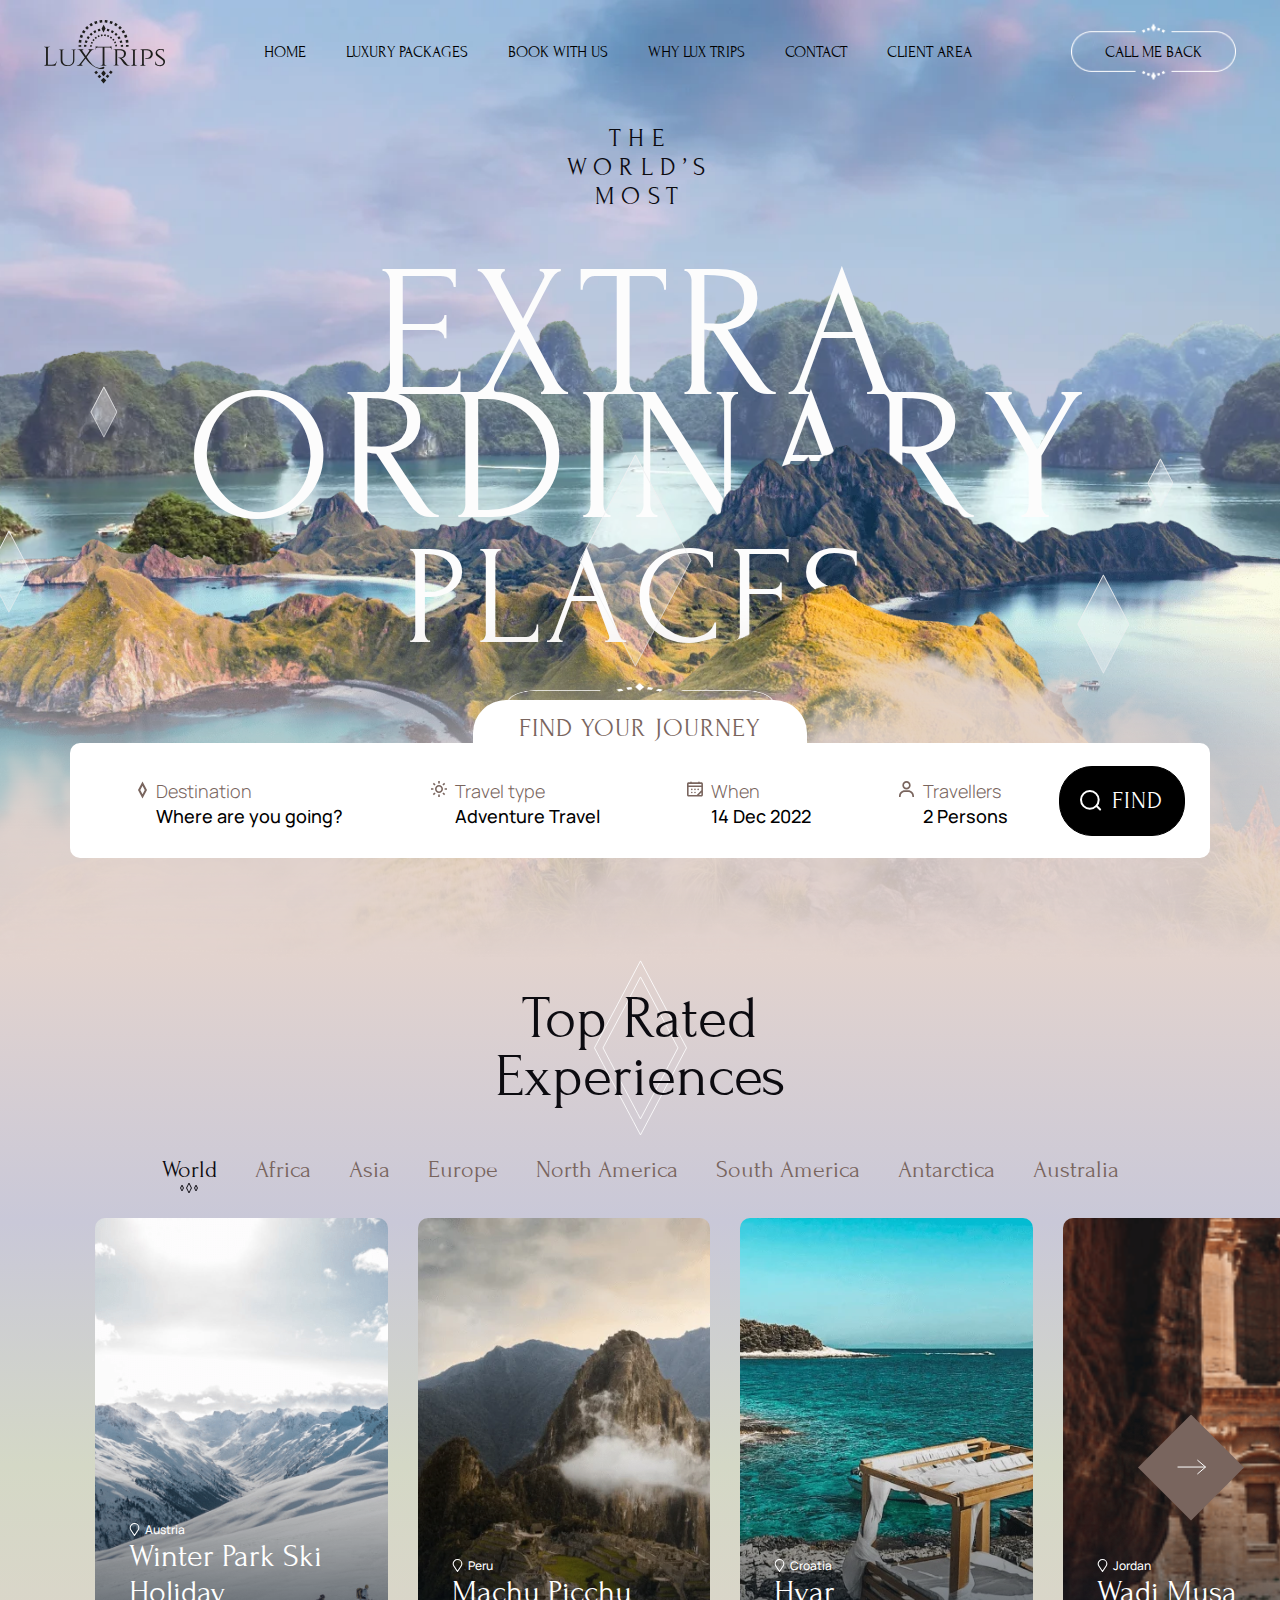
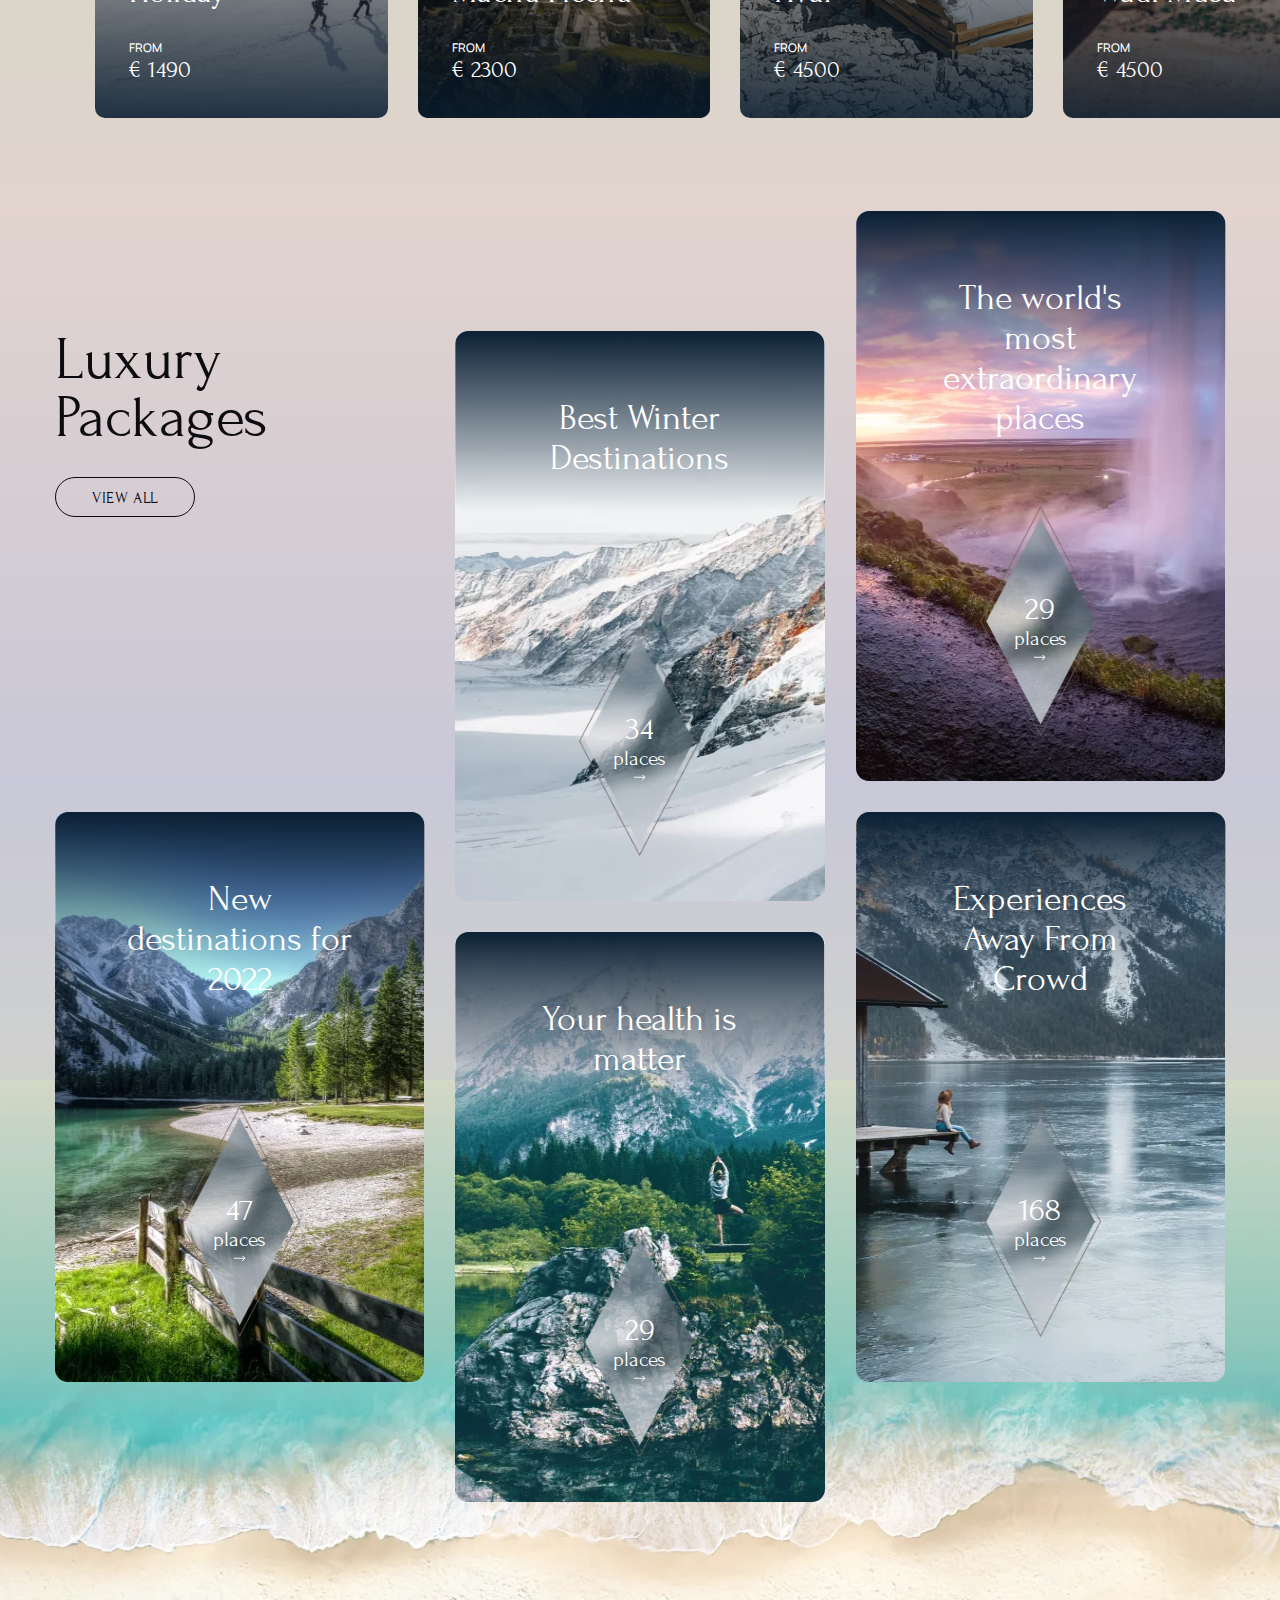
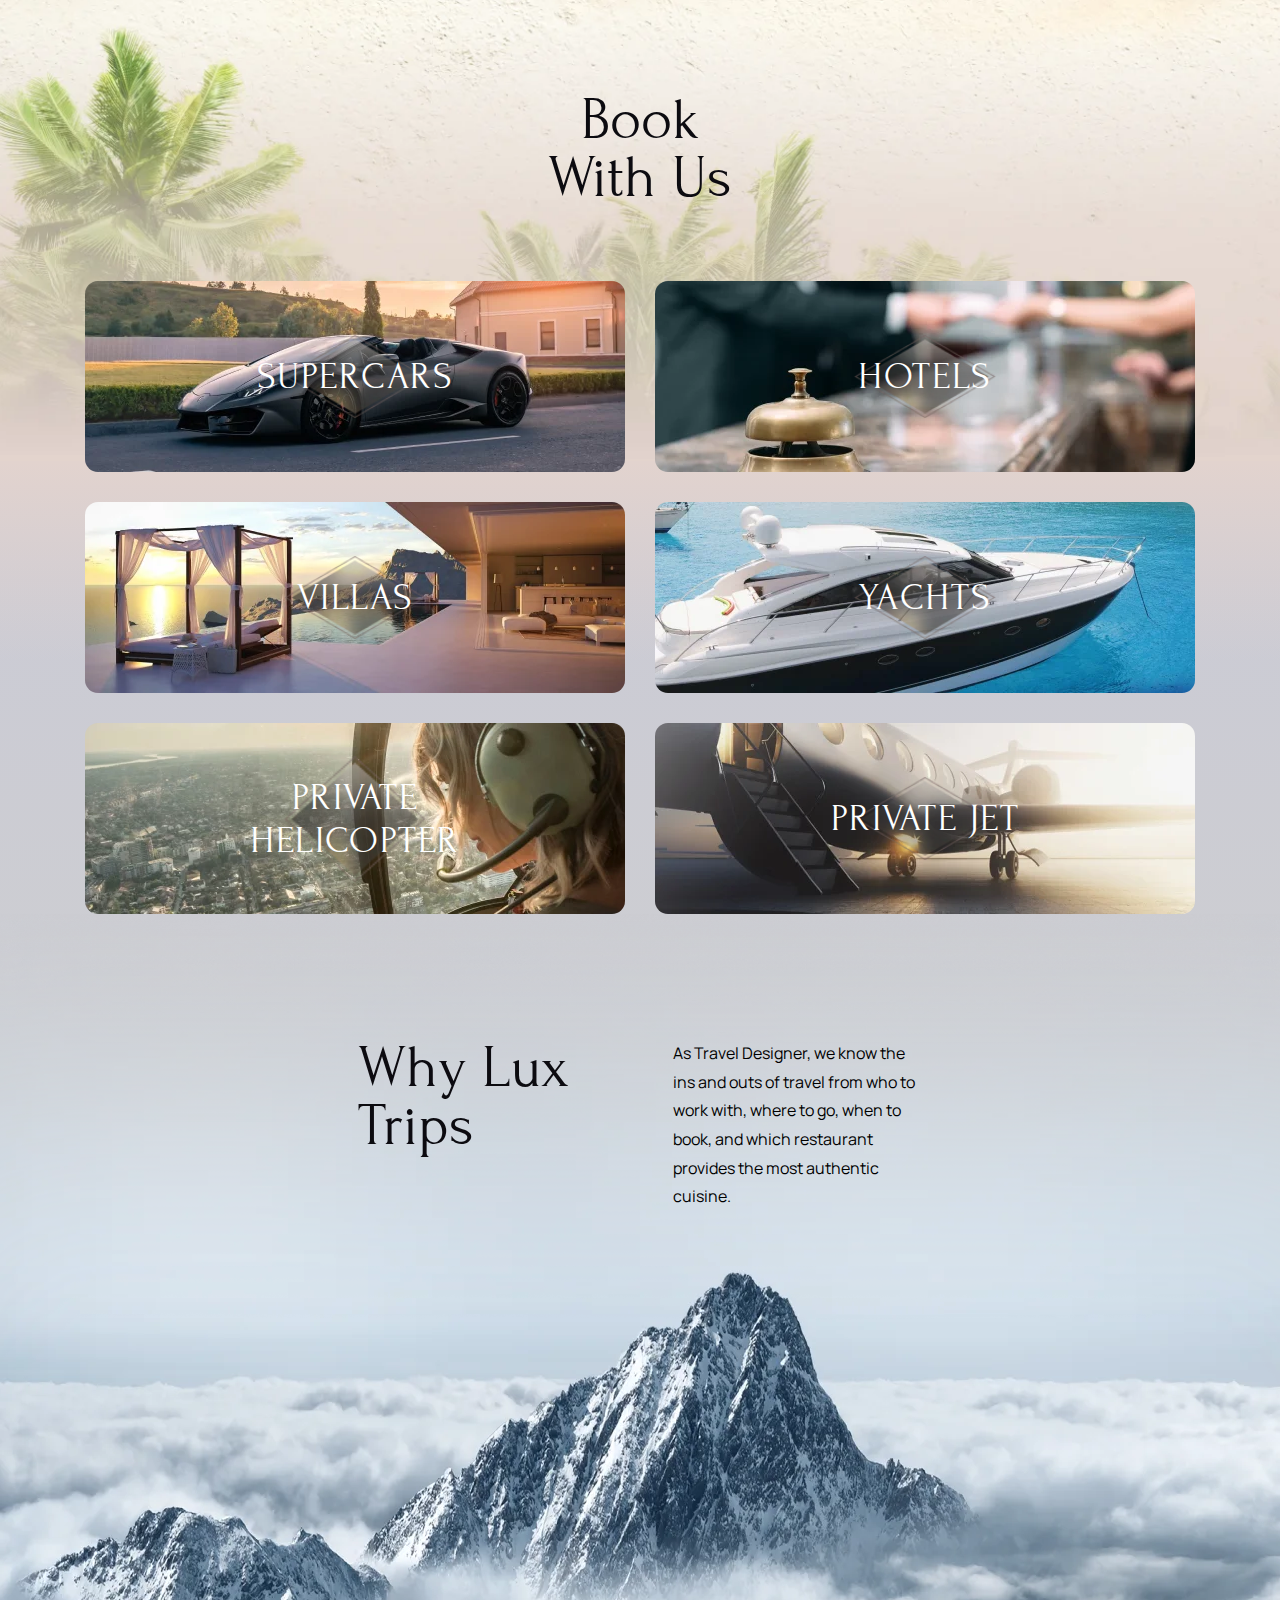
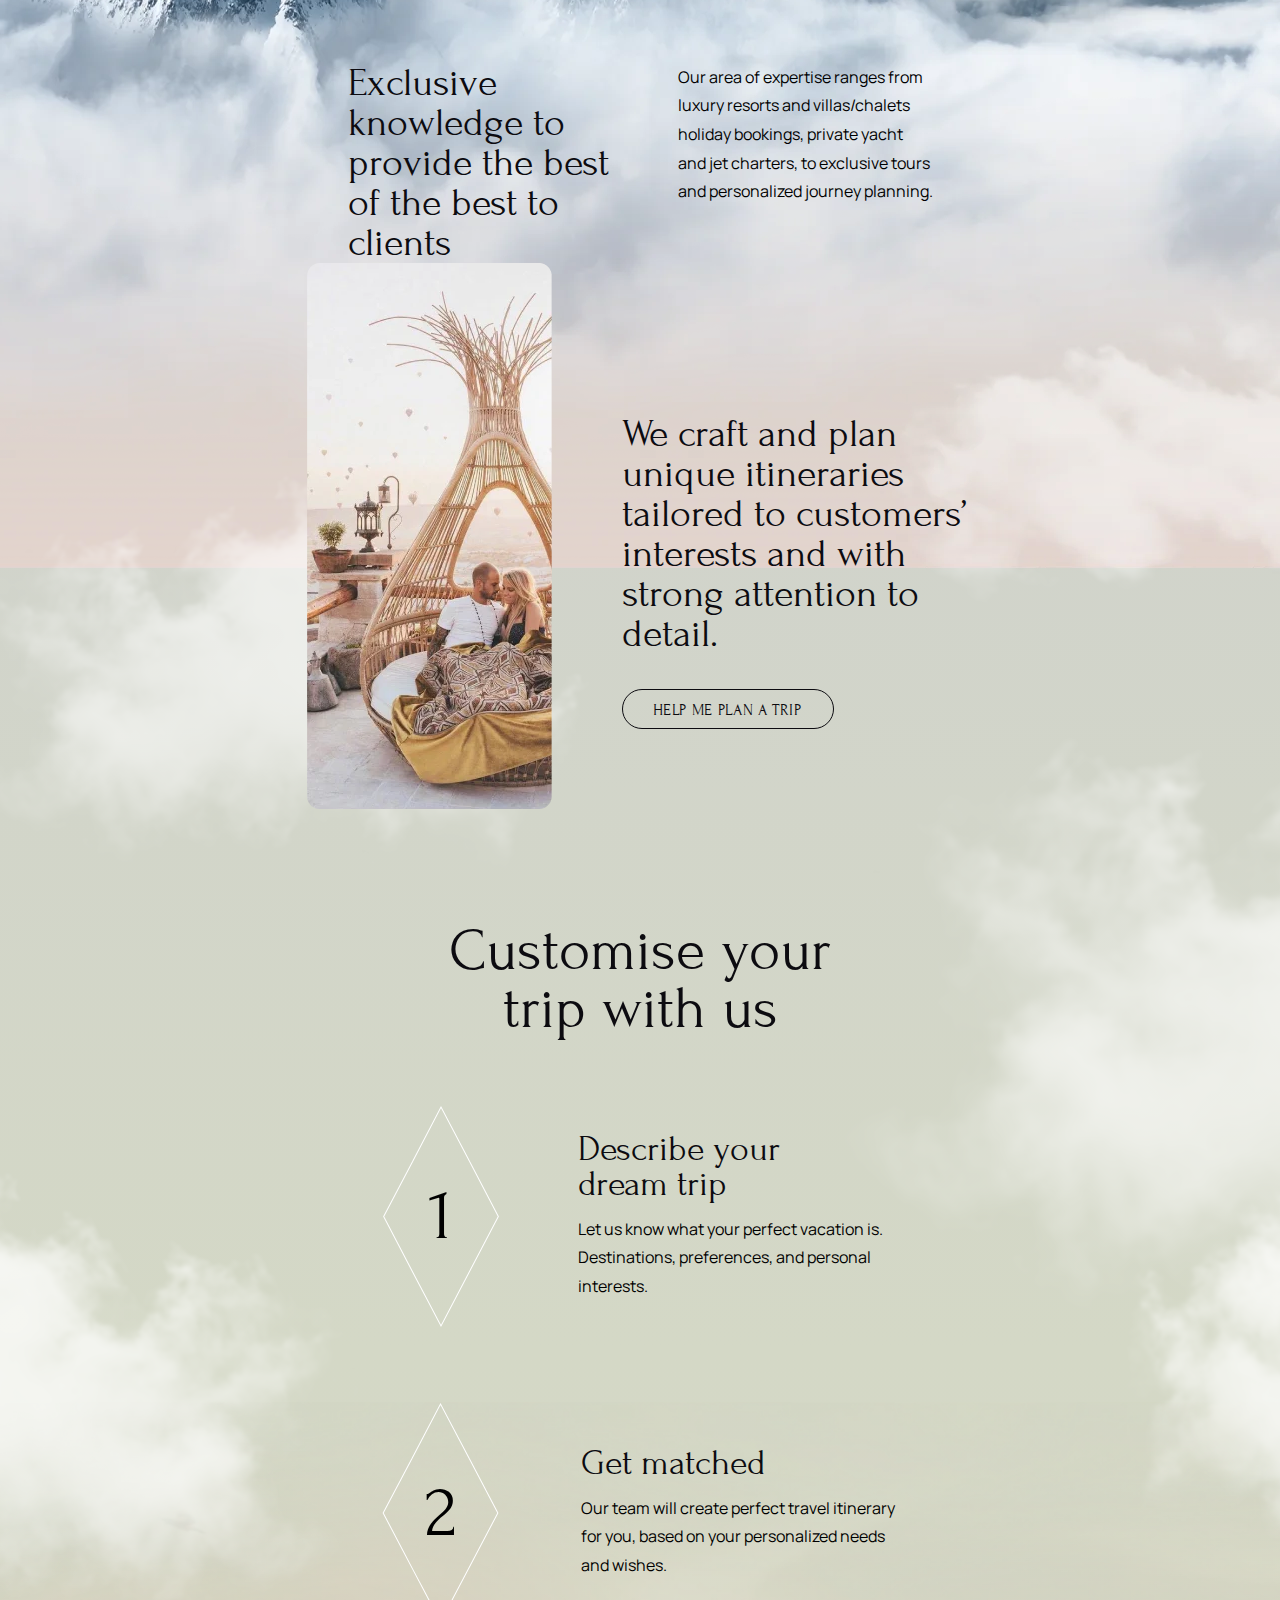
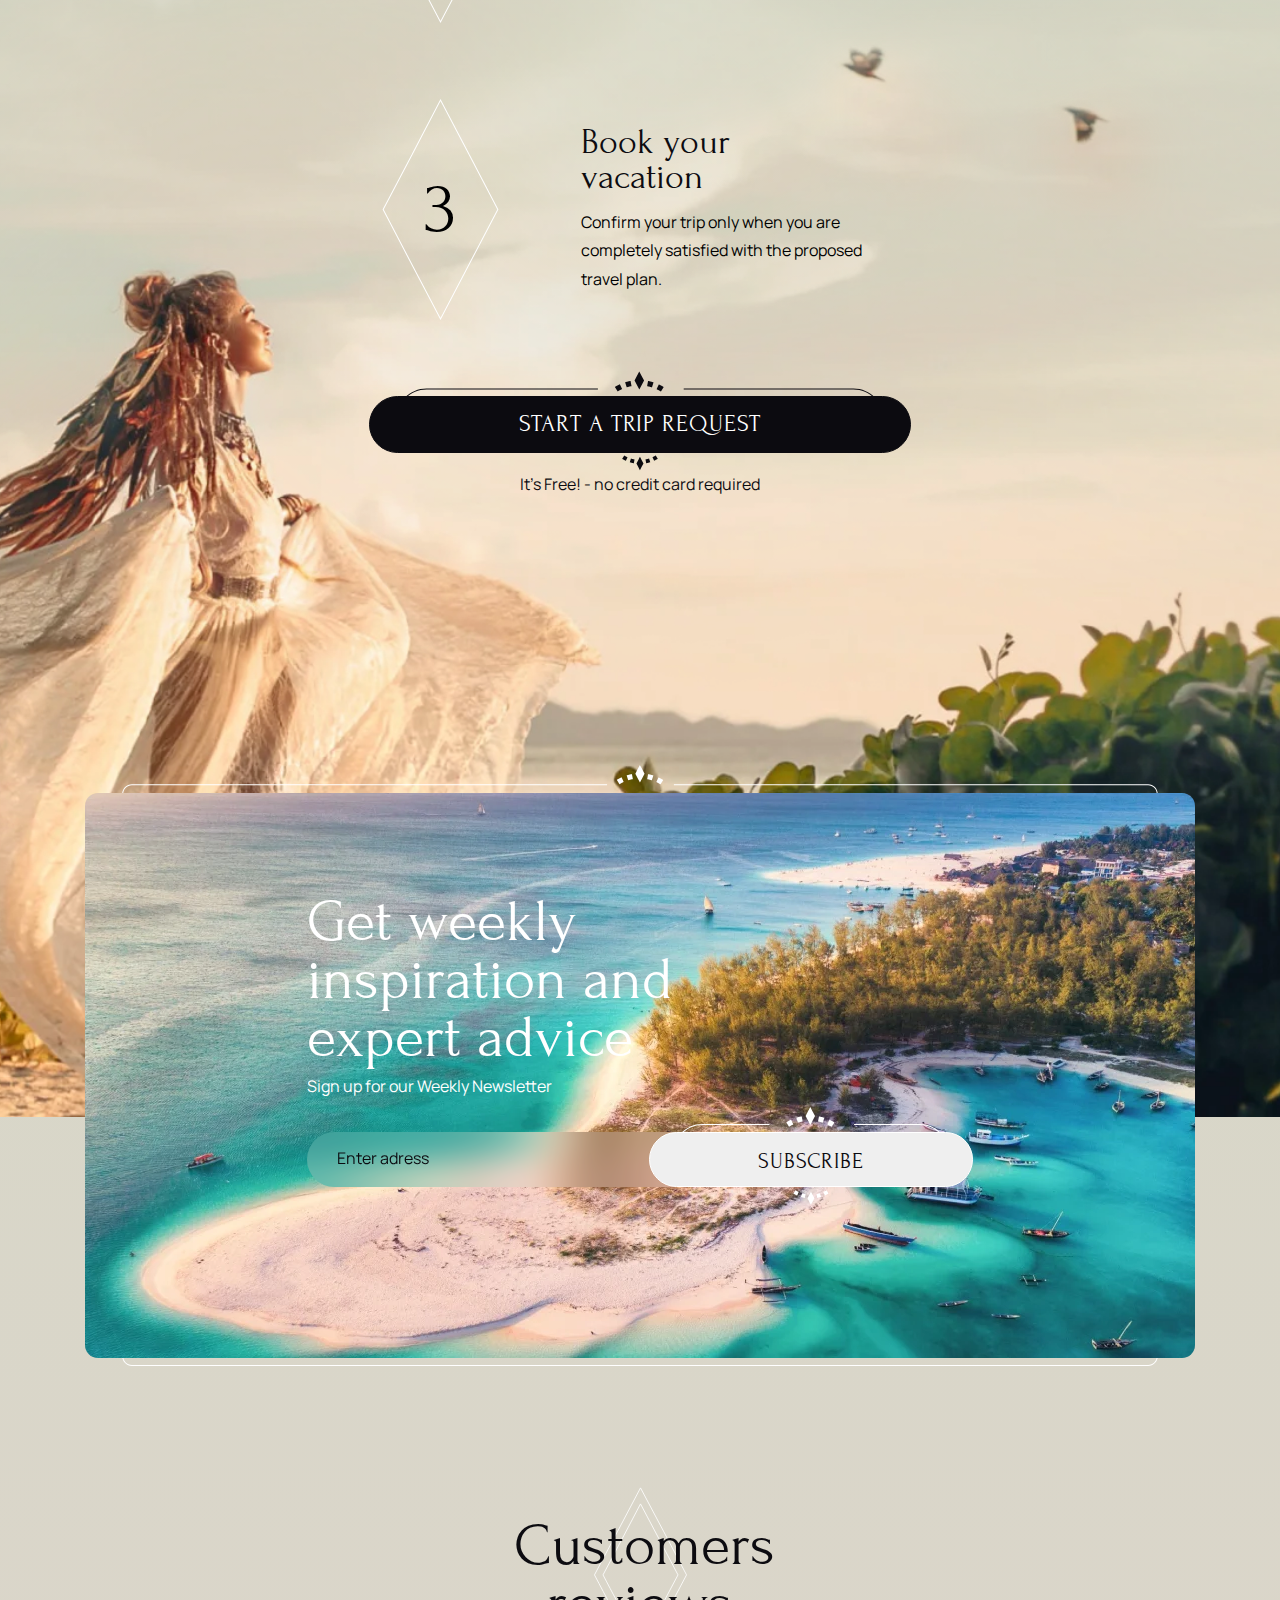
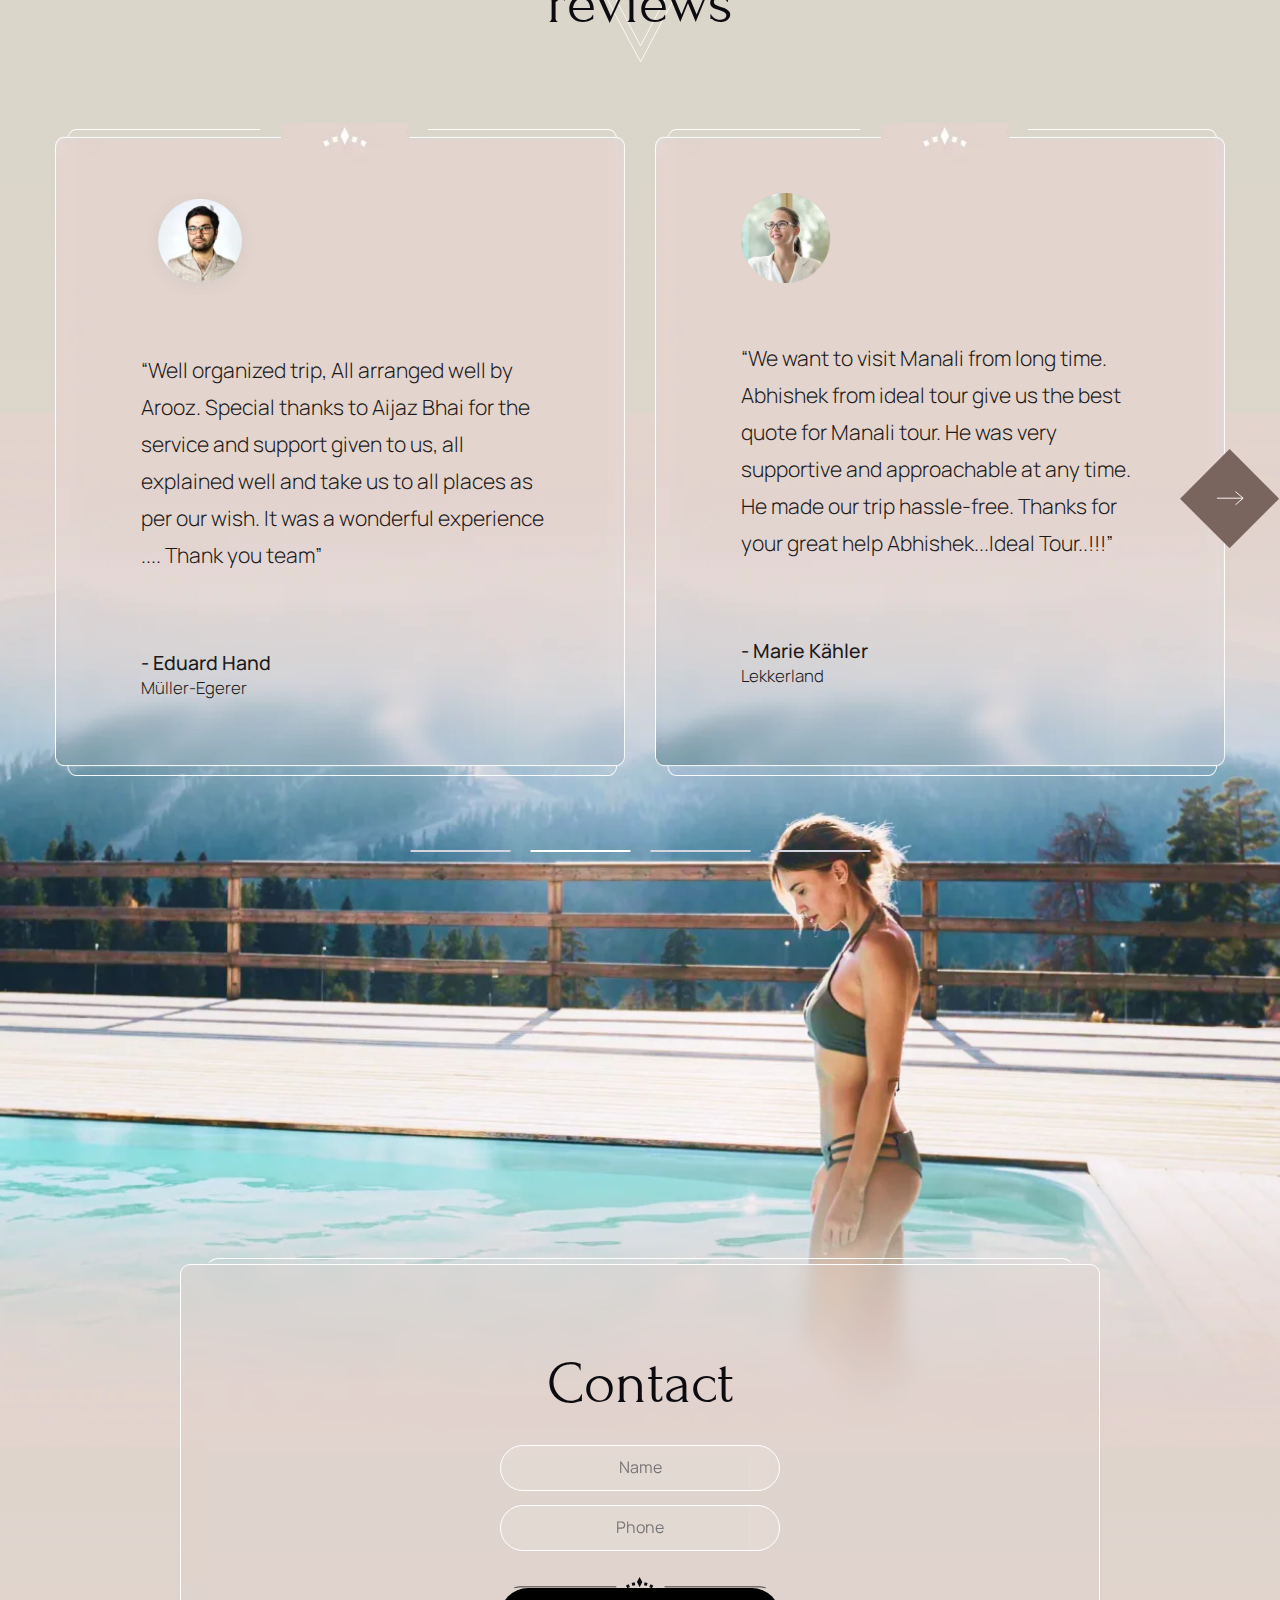
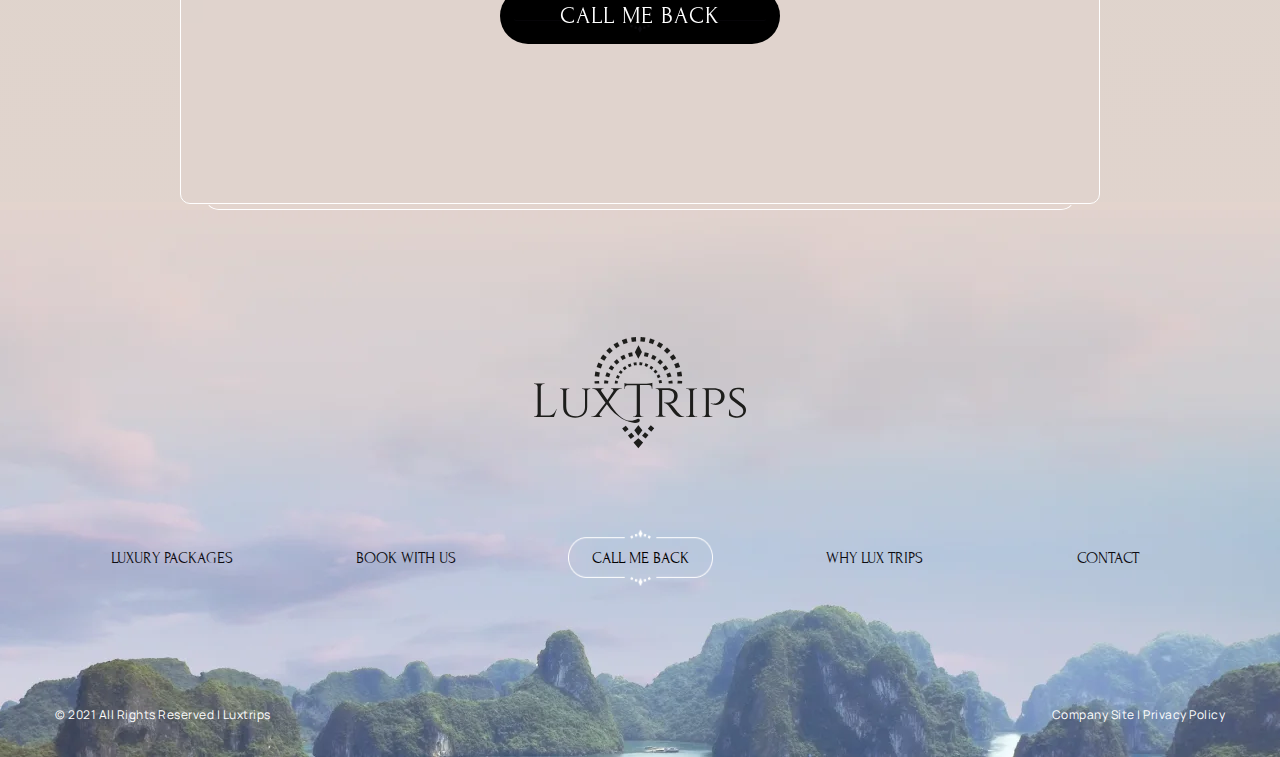
==== commit eb8f6a9c: "Add files via upload" ====
--- a/Travel/index.html
+++ b/Travel/index.html
@@ -600,47 +600,87 @@
       <div class="customers__title title-with-round">
         Customers reviews
       </div>
-
-      <div class="customers__row">
-        <div class="customers__item">
-          <div class="customers__item-inner">
-            <div class="customers__item-img-wrapper">
-              <img class="customers__item-img customers__item-img--man" src="images/customers/man.webp" alt="img">
-            </div>
-
-            <p class="customers__item-text">
-              “Well organized trip, All arranged well by Arooz. Special thanks to Aijaz Bhai for the service and support given to us, all explained well and take us to all places as per our wish. It was a wonderful experience .... Thank you team”
-            </p>
-            <span class="customers__item-author">
-              - Eduard Hand
-            </span>
-            <span class="customers__item-job">
-              Müller-Egerer
-            </span>
-          </div>
-        </div>
-        <div class="customers__item">
-          <div class="customers__item-inner">
-            <div class="customers__item-img-wrapper">
-            <img class="customers__item-img" src="images/customers/girl.webp" alt="img">
-            </div>
-            <p class="customers__item-text">
-              “We want to visit Manali from long time. Abhishek from ideal tour give us the best quote for Manali tour. He was very supportive and approachable at any time. He made our trip hassle-free. Thanks for your great help Abhishek...Ideal Tour..!!!”            </p>
-            <span class="customers__item-author">
-              - Marie Kähler
-            </span>
-            <span class="customers__item-job">
-              Lekkerland
-            </span>
-          </div>
-        </div>
-        <div class="customers__page-index">
-          <div class="customers__page-index-item customers__page-index-item--active"></div>
-          <div class="customers__page-index-item"></div>
-          <div class="customers__page-index-item"></div>
-          <div class="customers__page-index-item"></div>
-          <div class="customers__page-index-item"></div>
-        </div>
+      <div class="customers__slider">
+        <div class="slider__wrapper container">
+          <div class="customers__row-inner  slider__container">
+            <div class="customers__row slider__track">
+              <div class="customers__item">
+                <div class="customers__item-inner">
+                  <div class="customers__item-img-wrapper">
+                    <img class="customers__item-img customers__item-img--man" src="images/customers/man.webp" alt="img">
+                  </div>
+      
+                  <p class="customers__item-text">
+                    “Well organized trip, All arranged well by Arooz. Special thanks to Aijaz Bhai for the service and support given to us, all explained well and take us to all places as per our wish. It was a wonderful experience .... Thank you team”
+                  </p>
+                  <span class="customers__item-author">
+                    - Eduard Hand
+                  </span>
+                  <span class="customers__item-job">
+                    Müller-Egerer
+                  </span>
+                </div>
+              </div>
+              <div class="customers__item">
+                <div class="customers__item-inner">
+                  <div class="customers__item-img-wrapper">
+                  <img class="customers__item-img" src="images/customers/girl.webp" alt="img">
+                  </div>
+                  <p class="customers__item-text">
+                    “We want to visit Manali from long time. Abhishek from ideal tour give us the best quote for Manali tour. He was very supportive and approachable at any time. He made our trip hassle-free. Thanks for your great help Abhishek...Ideal Tour..!!!”            </p>
+                  <span class="customers__item-author">
+                    - Marie Kähler
+                  </span>
+                  <span class="customers__item-job">
+                    Lekkerland
+                  </span>
+                </div>
+              </div>
+              <div class="customers__item">
+                <div class="customers__item-inner">
+                  <div class="customers__item-img-wrapper">
+                    <img class="customers__item-img customers__item-img--man" src="images/customers/man.webp" alt="img">
+                  </div>
+      
+                  <p class="customers__item-text">
+                    “Well organized trip, All arranged well by Arooz. Special thanks to Aijaz Bhai for the service and support given to us, all explained well and take us to all places as per our wish. It was a wonderful experience .... Thank you team”
+                  </p>
+                  <span class="customers__item-author">
+                    - Eduard Hand
+                  </span>
+                  <span class="customers__item-job">
+                    Müller-Egerer
+                  </span>
+                </div>
+              </div>
+              <div class="customers__item">
+                <div class="customers__item-inner">
+                  <div class="customers__item-img-wrapper">
+                  <img class="customers__item-img" src="images/customers/girl.webp" alt="img">
+                  </div>
+                  <p class="customers__item-text">
+                    “We want to visit Manali from long time. Abhishek from ideal tour give us the best quote for Manali tour. He was very supportive and approachable at any time. He made our trip hassle-free. Thanks for your great help Abhishek...Ideal Tour..!!!”            </p>
+                  <span class="customers__item-author">
+                    - Marie Kähler
+                  </span>
+                  <span class="customers__item-job">
+                    Lekkerland
+                  </span>
+                </div>
+              </div>
+            </div>
+            <div class="customers__page-index">
+              <div class="customers__page-index-item"></div> <!-- customers__page-index-item--active -->
+              <div class="customers__page-index-item"></div>
+              <div class="customers__page-index-item"></div>
+              <div class="customers__page-index-item"></div>
+              <!-- <div class="customers__page-index-item"></div> -->
+            </div>
+          </div>
+        </div>
+        <button class="customers__btn-next">
+          <img class="customers-btn-next__img" src="images/experiences/e-arrow.svg" alt="img">
+        </button>
       </div>
       <div class="customers__contact">
         <div class="container">
--- a/Travel/css/style.min.css
+++ b/Travel/css/style.min.css
@@ -1 +1 @@
-@import url("https://fonts.googleapis.com/css2?family=Forum&display=swap");@import url("https://fonts.googleapis.com/css2?family=Manrope:wght@300;400;500;600;700&display=swap");html{-webkit-box-sizing:border-box;box-sizing:border-box}*,*::after,*::before{-webkit-box-sizing:inherit;box-sizing:inherit}ul[class],ol[class]{padding:0}body,h1,h2,h3,h4,h5,h6,p,ul,ol,li,figure,figcaption,blockquote,dl,dd{margin:0}ul[class]{list-style:none}img{max-width:100%;display:block}input,button,textarea,select{font:inherit}a{text-decoration:none}html,body{height:100%}.wrapper{display:-webkit-box;display:-ms-flexbox;display:flex;-webkit-box-orient:vertical;-webkit-box-direction:normal;-ms-flex-direction:column;flex-direction:column;min-height:100%;background:-webkit-gradient(linear, left top, left bottom, from(#E2D3CE), color-stop(30.73%, #C9C8D8), color-stop(59.37%, #D4D8C6), to(#E2D3CE));background:-o-linear-gradient(top, #E2D3CE 0%, #C9C8D8 30.73%, #D4D8C6 59.37%, #E2D3CE 100%);background:linear-gradient(180deg, #E2D3CE 0%, #C9C8D8 30.73%, #D4D8C6 59.37%, #E2D3CE 100%)}.main{-webkit-box-flex:1;-ms-flex:1 0 auto;flex:1 0 auto}.footer{-webkit-box-flex:0;-ms-flex:0 0 auto;flex:0 0 auto}.container{max-width:1200px;margin:0 auto;padding:0 15px}.title-with-round{position:relative;font-family:Forum;font-style:normal;font-weight:normal;font-size:60px;line-height:58px;color:#0C0B10;text-align:center;padding-top:30px;padding-bottom:30px;z-index:2;margin-bottom:10px}.title-with-round::after{position:absolute;content:'';width:100%;height:100%;top:0;right:0;background:url(../images/experiences/title-romb.svg) top center/contain no-repeat;z-index:-1;border-radius:0 0 10px 10px}.btn-with-bg{text-align:center;position:relative;z-index:5;background:transparent;border:0px solid #ffffff;padding:20px 24px;border-radius:33px;text-transform:uppercase;font-family:'Forum', sans-serif;cursor:pointer;-webkit-transition:all 1s ease;-o-transition:all 1s ease;transition:all 1s ease}.btn-with-bg::after{content:'';position:absolute;width:100%;height:100%;top:0;right:0;left:0;bottom:0;background:url(../images/main/button-call.webp) center/100% 100% no-repeat;cursor:pointer;right:0;left:0;margin:0 auto;top:50%;-webkit-transform:translateY(-50%);-ms-transform:translateY(-50%);transform:translateY(-50%);z-index:-1 !important;-webkit-transition:all 1s ease;-o-transition:all 1s ease;transition:all 1s ease}.btn-with-bg:hover{-webkit-transition:all 0.5s ease;-o-transition:all 0.5s ease;transition:all 0.5s ease}.btn-with-bg:hover::after{-webkit-transition:all 0.5s ease;-o-transition:all 0.5s ease;transition:all 0.5s ease;content:'';position:absolute;width:100%;height:100%;background:url(../images/main/button_call_me-black-min.png) center/100% 100% no-repeat;transition:all 0.5s ease}.wrapper{overflow-x:hidden}.header__container{margin:20px 44px 40px 44px}.header__logo-link{display:-webkit-box;display:-ms-flexbox;display:flex;cursor:pointer}.header__inner{display:-webkit-box;display:-ms-flexbox;display:flex;max-height:80px;-webkit-box-pack:justify;-ms-flex-pack:justify;justify-content:space-between;-webkit-box-align:center;-ms-flex-align:center;align-items:center}.header__logo{width:121px;height:64px;-webkit-box-flex:0;-ms-flex:0 1 auto;flex:0 1 auto}.header__btn{position:relative;background:transparent;border:0px solid #ffffff;border-radius:33px;text-transform:uppercase;font-family:'Forum', sans-serif;padding:20px 34px;cursor:pointer}.menu{font-family:Forum;font-size:16px;line-height:18px;text-transform:uppercase;font-weight:400}.menu__list{display:-webkit-box;display:-ms-flexbox;display:flex;-webkit-box-pack:center;-ms-flex-pack:center;justify-content:center}.menu__list-item{padding:0 20px}.menu__link{color:#000;font-family:Forum}.main{background:url(../images/main/sky.webp) center bottom/cover no-repeat;width:100%;height:960px;position:relative}.main__overlay{position:absolute;bottom:0px;right:0;width:100%;height:600px;background:url(../images/main/main-bg.webp) bottom center/100% 86% no-repeat;z-index:5}.main__clouds{position:absolute;bottom:0;right:0;width:100%;height:351px;background:url(../images/main/gradient.png) center/cover no-repeat,url(../images/main/clouds.webp) center/cover no-repeat;z-index:7}.main::before{content:'';position:absolute;bottom:0;right:0;width:100%;height:687px;background:url(../images/main/back-main-bg.webp) center center/cover no-repeat}.main::after{content:'';position:absolute;height:430px;bottom:0px;right:0;width:100%;background-blend-mode:multiply;z-index:6;background-image:url(../images/main/mountains.webp);background-position:bottom right;background-repeat:no-repeat;background-size:100% 90%}.main__inner{position:relative;display:-webkit-box;display:-ms-flexbox;display:flex;-webkit-box-orient:vertical;-webkit-box-direction:normal;-ms-flex-direction:column;flex-direction:column;-webkit-box-align:center;-ms-flex-align:center;align-items:center}.main__suptitle{position:relative;font-family:Forum;font-style:normal;font-weight:normal;font-size:25px;color:#0C0B10;text-transform:uppercase;text-align:center;letter-spacing:0.3em;margin-bottom:64px;z-index:6}.main__title{position:relative;font-family:Forum;font-style:normal;font-weight:normal;font-size:190px;text-align:center;letter-spacing:0.04em;text-transform:uppercase;color:#FCFCFC;line-height:123px;width:1186px}.main__title::after{content:'';position:absolute;top:45%;-webkit-transform:translateX(40%);-ms-transform:translateX(40%);transform:translateX(40%);right:45%;height:288px;width:100%;background:url(../images/main/pins.svg);background-position:bottom center;background-repeat:no-repeat;z-index:11}.main__title-continue{position:relative;font-family:Forum;font-style:normal;font-weight:normal;font-size:141px;color:#FCFCFC;letter-spacing:0.04em;text-transform:uppercase;z-index:6}.search{position:relative;z-index:10;width:100%}.search__inner{width:100%;display:-webkit-box;display:-ms-flexbox;display:flex;-webkit-box-orient:vertical;-webkit-box-direction:normal;-ms-flex-direction:column;flex-direction:column}.search__params-row{width:100%;display:-webkit-box;display:-ms-flexbox;display:flex;background-color:#fff;border-radius:10px;min-height:114px;-ms-flex-pack:distribute;justify-content:space-around;margin-bottom:62px}.search__title{position:relative;min-width:330px;border-radius:33px 33px 0 0;margin:0 auto;margin-top:23px;text-align:center;background-color:#fff;font-family:Forum;font-style:normal;font-weight:normal;font-size:26px;text-align:center;letter-spacing:0.04em;text-transform:uppercase;color:#79655E;padding:13px 46px 0 46px}.search__title::before{content:'';position:absolute;top:-17px;right:50%;-webkit-transform:translateX(50%);-ms-transform:translateX(50%);transform:translateX(50%);width:100%;height:100%;background:url(../images/main/big-arr-up.png) center top/80% 100% no-repeat;z-index:-1}.search__param-item{position:relative;margin-top:36px;margin-bottom:29px;padding-left:24px;margin-left:37px;background-repeat:no-repeat;background-position:top 2px left}.search__param-item--destination{background-image:url(../images/main/destination.svg);background-repeat:no-repeat;background-position:top 2px  left 6px}.search__param-item--travel{background-image:url(../images/main/travel.svg)}.search__param-item--calendar{background-image:url(../images/main/when.svg)}.search__param-item--travelers{background-image:url(../images/main/travelers.svg)}.search__param{font-family:Manrope;font-style:normal;font-weight:300;font-size:18px;line-height:25px;color:#79655E}.search__param-link{font-family:Manrope;font-style:normal;font-weight:500;font-size:18px;line-height:25px}.search__btn{display:-webkit-box;display:-ms-flexbox;display:flex;-webkit-box-pack:center;-ms-flex-pack:center;justify-content:center;-webkit-box-align:center;-ms-flex-align:center;align-items:center;background:#000;width:126px;height:70px;margin:auto 0;border-radius:33px;border:1px solid #000;font-family:Forum;font-style:normal;font-weight:normal;font-size:24px;line-height:26px;letter-spacing:0.04em;text-transform:uppercase;color:#fff}.search__btn:hover{border:1px solid #fff}.search__btn-img{margin-right:10px}.experiances{height:851px;background:-webkit-gradient(linear, left top, left bottom, from(#E2D3CE), color-stop(30.73%, #C9C8D8), color-stop(59.37%, #D4D8C6), to(#E2D3CE));background:-o-linear-gradient(top, #E2D3CE 0%, #C9C8D8 30.73%, #D4D8C6 59.37%, #E2D3CE 100%);background:linear-gradient(180deg, #E2D3CE 0%, #C9C8D8 30.73%, #D4D8C6 59.37%, #E2D3CE 100%)}.experiances__title{position:relative;font-family:Forum;font-style:normal;font-weight:normal;font-size:60px;line-height:58px;color:#0C0B10;text-align:center;padding-top:30px;padding-bottom:30px;z-index:2;margin-bottom:10px}.experiances__title::after{position:absolute;content:'';width:100%;height:100%;top:0;right:0;background:url(../images/experiences/title-romb.svg) top center/contain no-repeat;z-index:-1;border-radius:0 0 10px 10px}.experiances__title__inner{position:relative;margin-bottom:126px}.experiances__title__container{height:100%}.experiances__country-list{display:-webkit-box;display:-ms-flexbox;display:flex;-webkit-box-pack:center;-ms-flex-pack:center;justify-content:center;margin-bottom:35px}.experiances__country-item{display:-webkit-box;display:-ms-flexbox;display:flex;-webkit-box-pack:center;-ms-flex-pack:center;justify-content:center;padding:0 19px;font-family:Forum;font-style:normal;font-weight:normal;font-size:24px;margin-top:10px;justify-content:center;-webkit-box-align:center;-ms-flex-align:center;align-items:center;text-align:center}.experiances__country-link{color:#79655E;display:-webkit-box;display:-ms-flexbox;display:flex;-webkit-box-pack:center;-ms-flex-pack:center;justify-content:center;margin:0 auto}.experiances__country--active{position:relative;color:#0C0B10}.experiances__country--active::after{content:'';bottom:-11px;right:50%;-webkit-transform:translateX(50%);-ms-transform:translateX(50%);transform:translateX(50%);width:18px;height:12px;position:absolute;background:url(../images/experiences/country-active.svg) bottom center/contain no-repeat}.experiances__row{position:relative;top:0;right:0;z-index:5}.experiances__item{position:relative;min-height:400px;background:#fff;border-radius:10px 10px 10px 10px;display:-webkit-box;display:-ms-flexbox;display:flex;-webkit-box-orient:vertical;-webkit-box-direction:normal;-ms-flex-direction:column;flex-direction:column;-webkit-box-pack:end;-ms-flex-pack:end;justify-content:flex-end;background-blend-mode:multiply;z-index:11}.experiances__item:hover{border:0.5px solid #C9C8D7}.experiances__item::after{content:'';position:absolute;width:100%;height:60%;bottom:0;left:0;background:url(../images/experiences/overlay-bg.png);z-index:-1;border-radius:10px}.experiances__item-link{position:absolute;display:-webkit-box;display:-ms-flexbox;display:flex;width:100%;height:100%;top:0;right:0;left:0}.experiances__item--australia{background:url(../images/experiences/australia-bg-min.webp) center center/cover no-repeat;border-radius:10px 10px 10px 10px}.experiances__item--peru{background:url(../images/experiences/peru-bg-min.webp) center center/cover no-repeat}.experiances__item--croastia{background:url(../images/experiences/croatia-bg-min.webp) center center/cover no-repeat}.experiances__item--jordan{background:url(../images/experiences/jordan-bg-min.webp) center center/cover no-repeat}.experiances__info-wrapper{padding:20px 36px 35px 34px}.experiances__country{position:relative;font-family:Manrope;font-style:normal;font-weight:500;font-size:12px;line-height:16px;color:#FFFFFF;padding-left:16px}.experiances__country::after{position:absolute;content:'';width:100%;height:100%;top:0;left:0;background:url(../images/experiences/country-lamp.svg) left/11px 13px no-repeat}.experiances__name-title{font-family:Forum;font-style:normal;font-weight:normal;font-size:32px;color:#FFFFFF;padding-bottom:30px}.experiances__from{font-family:Manrope;font-style:normal;font-weight:500;font-size:12px;line-height:16px;text-transform:uppercase;color:#FFFFFF}.experiances__price{font-family:Forum;font-style:normal;font-weight:normal;font-size:24px;color:#FFFFFF}.experiances__arrow{position:absolute;width:100%;height:100%}.experiances__arrow-img{z-index:12;position:absolute;bottom:50%;margin:auto 0;-webkit-transform:translateY(50%);-ms-transform:translateY(50%);transform:translateY(50%);right:50px;display:block;cursor:pointer}.experiances__slider-wrapper{position:relative}.luxury{position:relative;background:-webkit-gradient(linear, left top, left bottom, from(#E2D3CE), color-stop(30.73%, #C9C8D8), color-stop(59.37%, #D4D8C6), to(#E2D3CE));background:-o-linear-gradient(top, #E2D3CE 0%, #C9C8D8 30.73%, #D4D8C6 59.37%, #E2D3CE 100%);background:linear-gradient(180deg, #E2D3CE 0%, #C9C8D8 30.73%, #D4D8C6 59.37%, #E2D3CE 100%)}.luxury::after{content:'';position:absolute;height:981px;width:100%;bottom:0;right:0;left:0;background:url(../images/luxury/lluxury-bottom-bg.webp) bottom/cover no-repeat;z-index:1}.luxury__inner{width:100%;height:1850px}.luxury__row{position:relative;display:-ms-grid;display:grid;height:1291px;width:100%;-ms-grid-rows:1fr 31px 1fr 31px 1fr 31px 1fr 31px 1fr 31px 1fr 31px 1fr 31px 1fr 31px 1fr 31px 1fr 31px 1fr;-ms-grid-columns:1fr 31px 1fr 31px 1fr;grid-template:repeat(11, 1fr)/repeat(3, 1fr);gap:31px;z-index:11}.luxury__item{position:relative;border-radius:13px;background-blend-mode:multiply;display:-webkit-box;display:-ms-flexbox;display:flex;-webkit-box-orient:vertical;-webkit-box-direction:normal;-ms-flex-direction:column;flex-direction:column;-webkit-box-pack:justify;-ms-flex-pack:justify;justify-content:space-between;-webkit-box-align:center;-ms-flex-align:center;align-items:center;-webkit-transition:all 0.1s ease;-o-transition:all 0.1s ease;transition:all 0.1s ease}.luxury__item:hover{border:0.1px solid #A7CEBE;-webkit-box-shadow:0 14px 28px rgba(0,0,0,0.25),0 10px 10px rgba(0,0,0,0.22);box-shadow:0 14px 28px rgba(0,0,0,0.25),0 10px 10px rgba(0,0,0,0.22)}.luxury__item::before{content:'';position:absolute;height:180px;width:100%;top:0;right:0;left:0;background:-webkit-gradient(linear, left top, left bottom, from(rgba(0,0,0,0)), to(#0B2034));background:-o-linear-gradient(top, rgba(0,0,0,0) 0%, #0B2034 100%);background:linear-gradient(180deg, rgba(0,0,0,0) 0%, #0B2034 100%);-webkit-transform:rotate(180deg);-ms-transform:rotate(180deg);transform:rotate(180deg);border-radius:13px 13px 13px 13px;z-index:1}.luxury__title-item{display:-webkit-box;display:-ms-flexbox;display:flex;-webkit-box-pack:start;-ms-flex-pack:start;justify-content:flex-start;-webkit-box-align:start;-ms-flex-align:start;align-items:flex-start;-ms-grid-row:2;-ms-grid-row-span:4;-ms-grid-column:1;grid-area:2 / 1 / 6 / 1}.luxury__title-item::before{content:'';background:transparent}.luxury__title-item:hover{border:0px solid #C9C8D7;-webkit-box-shadow:none;box-shadow:none}.luxury__title{font-family:Forum;font-style:normal;font-weight:normal;font-size:60px;line-height:58px;color:#0C0B10}.luxury__btn{-ms-flex-item-align:start;align-self:flex-start;font-family:Forum;font-style:normal;font-weight:normal;font-size:16px;line-height:18px;text-align:center;letter-spacing:0.04em;text-transform:uppercase;color:#0C0B10;background:transparent;border-radius:20px;padding:11px 36px 9px 36px;border:1px solid #0C0B10;margin-top:30px;cursor:pointer;position:relative;z-index:10}.luxury__btn:hover{border:1px solid #fff}.luxury__item--best-winter{-ms-grid-column:2;grid-column:2 / 2;-ms-grid-row:2;-ms-grid-row-span:5;grid-row:2 / 7;background:url(../images/luxury/best-winter.webp) center/100% 100% no-repeat}.luxury__item--most-e-places{-ms-grid-column:3;grid-column:3 / 3;-ms-grid-row:1;-ms-grid-row-span:5;grid-row:1 / 6;background:url(../images/luxury/the-world.webp) center/100% 100% no-repeat}.luxury__item--new-destinations{-ms-grid-row:6;-ms-grid-row-span:5;-ms-grid-column:1;grid-area:6 / 1 / 11 / 1;background:url(../images/luxury/new-destinations.webp) center/100% 100% no-repeat}.luxury__item--your-health{-ms-grid-row:7;-ms-grid-row-span:5;-ms-grid-column:2;grid-area:7 / 2 / 12 / 2;background:url(../images/luxury/your-health.webp) center/100% 100% no-repeat}.luxury__item--away-from{-ms-grid-row:6;-ms-grid-row-span:5;-ms-grid-column:3;grid-area:6 / 3 / 11 / 3;background:url(../images/luxury/experiences-away.webp) center/100% 100% no-repeat}.luxury__item-text{width:251px;margin:67px auto 20px auto;position:relative;font-family:Forum;font-style:normal;font-weight:normal;font-size:36px;color:#FFFFFF;z-index:10;text-align:center;padding:0 10px}.luxury__count-places{position:absolute;display:-webkit-box;display:-ms-flexbox;display:flex;-webkit-box-orient:vertical;-webkit-box-direction:normal;-ms-flex-direction:column;flex-direction:column;margin-bottom:45px;margin-top:40px;bottom:0;max-width:121px}.luxury__count-info{position:absolute;display:-webkit-box;display:-ms-flexbox;display:flex;-webkit-box-align:center;-ms-flex-align:center;align-items:center;-webkit-box-pack:center;-ms-flex-pack:center;justify-content:center;-webkit-box-orient:vertical;-webkit-box-direction:normal;-ms-flex-direction:column;flex-direction:column;top:50%;-webkit-transform:translateY(-50%);-ms-transform:translateY(-50%);transform:translateY(-50%);right:0;left:0;padding:50px 25px;margin:auto 0}.luxury__count-btn{opacity:.85}.luxury__counter{font-family:Forum;font-style:normal;font-weight:normal;font-size:32px;text-align:center;color:#FFFFFF;overflow-x:hidden;word-break:break-all}.luxury__counter-info{position:relative;font-family:Forum;font-style:normal;font-weight:normal;font-size:21px;text-align:center;color:#FFFFFF;word-break:break-all}.luxury__counter-info::after{content:'';position:absolute;width:12px;height:6px;bottom:-10px;right:50%;-webkit-transform:translateX(50%);-ms-transform:translateX(50%);transform:translateX(50%);background:url(../images/luxury/arr-right.svg) bottom/cover no-repeat}.book--absolute{position:relative;bottom:370px;right:0;z-index:111;margin-bottom:-370px}.book--absolute::before{content:'';position:absolute;top:370px;left:0;width:100%;height:200px;background:-webkit-gradient(linear, left bottom, left top, from(rgba(226,211,206,0)), color-stop(99.99%, #E2D3CE));background:-o-linear-gradient(bottom, rgba(226,211,206,0) 0%, #E2D3CE 99.99%);background:linear-gradient(0deg, rgba(226,211,206,0) 0%, #E2D3CE 99.99%);z-index:-1}.book__title{width:200px;font-family:Forum;font-style:normal;font-weight:normal;font-size:60px;line-height:58px;text-align:center;color:#0C0B10;text-align:center;margin:0 auto;margin-bottom:74px}.book__row{display:-ms-grid;display:grid;-ms-grid-rows:minmax(150px, 191px) 30px minmax(150px, 191px) 30px minmax(150px, 191px);-ms-grid-columns:minmax(300px, 540px) 30px minmax(300px, 540px);grid-template:repeat(3, minmax(150px, 191px))/repeat(2, minmax(300px, 540px));-webkit-box-pack:center;-ms-flex-pack:center;justify-content:center;-webkit-box-align:center;-ms-flex-align:center;align-items:center;gap:30px}.book__row-item{border-radius:13px;min-height:191px;cursor:pointer;overflow:hidden;display:-webkit-box;display:-ms-flexbox;display:flex;-webkit-box-align:center;-ms-flex-align:center;align-items:center;-webkit-box-pack:center;-ms-flex-pack:center;justify-content:center;-webkit-transition:all 0.1s ease;-o-transition:all 0.1s ease;transition:all 0.1s ease}.book__row-item:hover{border:0.4px solid #CBCBD4;-webkit-box-shadow:0 14px 28px rgba(0,0,0,0.25),0 10px 10px rgba(0,0,0,0.22);box-shadow:0 14px 28px rgba(0,0,0,0.25),0 10px 10px rgba(0,0,0,0.22)}.book__row-item--supercars{background:url(../images/book/supercars.webp) center/100% 100% no-repeat}.book__row-item--hotels{background:url(../images/book/hotels.webp) center/100% 100% no-repeat}.book__row-item--villas{background:url(../images/book/villlas.webp) center/100% 100% no-repeat}.book__row-item--yachts{background:url(../images/book/yachts.webp) center/100% 100% no-repeat}.book__row-item--p-helicopter{background:url(../images/book/privat-helocopter.webp) center/100% 100% no-repeat}.book__row-item--p-jet{background:url(../images/book/privat-jet.webp) center/100% 100% no-repeat}.book__row-link{display:-webkit-box;display:-ms-flexbox;display:flex;-webkit-box-align:center;-ms-flex-align:center;align-items:center;-webkit-box-pack:center;-ms-flex-pack:center;justify-content:center;margin:0 auto;font-family:Forum;font-style:normal;font-weight:normal;font-size:38px;display:flex;align-items:center;text-align:center;letter-spacing:0.04em;text-transform:uppercase;color:#FFFFFF}.book__row-text{position:relative;width:241px;z-index:11;padding-top:20px;padding-bottom:20px}.book__row-text::after{content:'';position:absolute;width:141px;height:100%;top:0%;-webkit-transform:translateY(-50%);-ms-transform:translateY(-50%);transform:translateY(-50%);right:50%;-webkit-transform:translateX(50%);-ms-transform:translateX(50%);transform:translateX(50%);background:url(../images/book/text-romb.webp) center/100% 100% no-repeat;z-index:-1;opacity:.6}.lux-trips{position:relative;top:229px;right:0;height:1308px;margin-top:-229px;background:url(../images/lux-trips/bg_whyluxtrip.webp) center/cover no-repeat}.lux-trips__container{height:100%}.lux-trips__inner{padding-top:125px;display:-webkit-box;display:-ms-flexbox;display:flex;-webkit-box-orient:vertical;-webkit-box-direction:normal;-ms-flex-direction:column;flex-direction:column;-webkit-box-align:center;-ms-flex-align:center;align-items:center;height:100%}.lux-trips__title-wrapper{display:-ms-grid;display:grid;-webkit-box-pack:center;-ms-flex-pack:center;justify-content:center;-ms-grid-rows:1fr;-ms-grid-columns:minmax(185px, 250px) 65px minmax(185px, 250px);grid-template:1fr/repeat(2, minmax(185px, 250px));gap:65px}.lux-trips__title{width:250px;font-family:Forum;font-style:normal;font-weight:normal;font-size:60px;line-height:58px;color:#0C0B10}.lux-trips__title-text{width:254px;font-family:Manrope;font-style:normal;font-weight:normal;font-size:16px;line-height:179.8%;color:#000000}.lux-trips__content{display:-webkit-box;display:-ms-flexbox;display:flex;margin:0 auto;-ms-flex-wrap:wrap;flex-wrap:wrap;-webkit-box-pack:center;-ms-flex-pack:center;justify-content:center;margin-top:auto;padding-top:452px}.lux-trips__content-uptext{width:302px;font-family:Forum;font-style:normal;font-weight:normal;font-size:40px;line-height:40px;color:#0C0B10;margin-right:28px}.lux-trips__content-smalltext{width:255px;font-family:Manrope;font-style:normal;font-weight:normal;font-size:16px;line-height:179.8%;color:#000000;margin-bottom:57px}.lux-trips__content-item{position:relative;display:-webkit-box;display:-ms-flexbox;display:flex;-webkit-box-align:center;-ms-flex-align:center;align-items:center;z-index:3}.lux-trips__content-itemrow{margin-top:104px;margin-left:70px;margin-bottom:35px}.lux-trips__content-itemtext{width:352px;font-family:Forum;font-style:normal;font-weight:normal;font-size:40px;line-height:40px;color:#0C0B10}.lux-trips__content-btn{cursor:pointer;margin-top:35px;font-family:Forum;font-style:normal;font-weight:normal;font-size:16px;line-height:18px;text-align:center;letter-spacing:0.04em;text-transform:uppercase;color:#0C0B10;border:0.624428px solid #0C0B10;border-radius:61.3171px;padding:11px 31px 9px 30px;background:transparent}.customise{position:relative}.customise::before{content:'';position:absolute;top:0;right:0;left:0;width:100%;height:1336px;background:url(../images/customize/clouds.webp) center/cover no-repeat;z-index:2;pointer-events:none}.customise::after{content:'';position:absolute;bottom:0;right:0;left:0;width:100%;height:1330px;background:url(../images/customize/bg_strat_trip.webp) center/cover no-repeat;z-index:1;pointer-events:none}.customise__subscribe{position:relative;top:270px}.customise__inner{max-height:1968px;margin-top:529px;display:-webkit-box;display:-ms-flexbox;display:flex;-webkit-box-orient:vertical;-webkit-box-direction:normal;-ms-flex-direction:column;flex-direction:column;-webkit-box-align:center;-ms-flex-align:center;align-items:center;position:relative;z-index:10}.customise__title{width:403px;margin:0 auto;font-family:Forum;font-style:normal;font-weight:normal;font-size:60px;line-height:58px;text-align:center;color:#0C0B10;margin-bottom:68px}.customise__item{display:-webkit-box;display:-ms-flexbox;display:flex;-webkit-box-pack:center;-ms-flex-pack:center;justify-content:center;overflow:hidden;-webkit-box-align:center;-ms-flex-align:center;align-items:center;padding-bottom:76px}.customise__item::after{position:absolute;bottom:0;left:0;width:1px}.customise__num-img{position:relative;margin-right:77px;font-family:Forum;font-style:normal;font-weight:normal;font-size:73px;line-height:98.5%;text-align:center;padding:75px 48px 74px 48px;background:url(../images/customize/Vector.svg) center/100% 100% no-repeat}.customise__item-title{max-width:253px;font-family:Forum;font-style:normal;font-weight:normal;font-size:36px;line-height:98.5%;color:#0C0B10}.customise__item-text{margin-top:12px;max-width:321px;font-family:Manrope;font-style:normal;font-weight:normal;font-size:16px;line-height:179.8%;color:#000000}.customise__btn-wrapper{position:relative}.customise__btn-wrapper::before{content:'';position:absolute;width:90%;height:180%;margin:0 auto;top:0;-webkit-transform:translateY(-26px);-ms-transform:translateY(-26px);transform:translateY(-26px);right:0;left:0;background:url(../images/customize/customize-btn.svg) center/100% 100% no-repeat;pointer-events:none;z-index:-1}.customise__btn{width:100%;background:#0C0B10;border-radius:74px;font-family:Forum;font-style:normal;font-weight:normal;font-size:24px;line-height:26px;text-align:center;letter-spacing:0.04em;text-transform:uppercase;color:#FFFFFF;padding:14.5px 149px;cursor:pointer;border:1px solid #0C0B10}.customise__btn:hover{border:1px solid #fff}.customise__sub-text{margin-top:20px;text-align:center;font-family:Manrope;font-style:normal;font-weight:normal;font-size:16px;color:#0C0B10}.customise__subscribe-inner{position:relative;max-width:1110px;height:622px;margin:0 auto;z-index:6}.customise__subscribe-border{margin:0 auto;max-width:1070px;height:601px;background:url(../images/customize/border.svg) center center/contain no-repeat}.customise__img-content{overflow:hidden;margin-top:28px;position:absolute;top:0;right:0;width:100%;height:565px;background-color:rebeccapurple;background:url(../images/customize/bg-bottom.webp) center/cover no-repeat;border-radius:13px;-webkit-transition:all 1.5s ease;-o-transition:all 1.5s ease;transition:all 1.5s ease}.customise__img-content:hover{-webkit-box-shadow:0 14px 28px rgba(0,0,0,0.25),0 10px 10px rgba(0,0,0,0.22);box-shadow:0 14px 28px rgba(0,0,0,0.25),0 10px 10px rgba(0,0,0,0.22)}.customise__img-content-wrapper{max-width:60%;margin:0 auto;padding:100px 0}.customise__subscribe-title{max-width:520px;font-family:Forum;font-style:normal;font-weight:normal;font-size:60px;line-height:58px;color:#FFFFFF}.customise__subscribe-text{padding-top:8px;font-family:Manrope;font-style:normal;font-weight:normal;font-size:16px;color:#FFFFFF}.customise__subscribe-label{display:block;margin-top:35px}.customise__subscribe-label{position:relative;display:-webkit-box;display:-ms-flexbox;display:flex;height:55px;width:100%;background:rgba(255,255,255,0.14);border:0px solid #FFFFFF;-webkit-box-sizing:border-box;box-sizing:border-box;-webkit-backdrop-filter:blur(20px);backdrop-filter:blur(20px);border-radius:95px}.customise__subscribe-email{height:100%;width:100%;position:absolute;top:0;left:0;padding:13px 0 13px 30px;border:0px;background-color:transparent}.customise__subscribe-email:focus{outline:none}.customise__subscribe-email::-webkit-input-placeholder{font-family:Manrope;font-style:normal;font-weight:normal;font-size:16px;line-height:179.8%;color:#0C0B10}.customise__subscribe-email::-moz-placeholder{font-family:Manrope;font-style:normal;font-weight:normal;font-size:16px;line-height:179.8%;color:#0C0B10}.customise__subscribe-email:-ms-input-placeholder{font-family:Manrope;font-style:normal;font-weight:normal;font-size:16px;line-height:179.8%;color:#0C0B10}.customise__subscribe-email::-ms-input-placeholder{font-family:Manrope;font-style:normal;font-weight:normal;font-size:16px;line-height:179.8%;color:#0C0B10}.customise__subscribe-email::placeholder{font-family:Manrope;font-style:normal;font-weight:normal;font-size:16px;line-height:179.8%;color:#0C0B10}.customise__subscribe-btnwrapper{height:100%;position:absolute;top:0;right:0;z-index:6}.customise__subscribe-btn{height:100%;padding:16px 108px 12px 108px;border-radius:74px;cursor:pointer;border:1px solid #fff;font-family:Forum;font-style:normal;font-weight:normal;font-size:22px;line-height:26px;text-align:center;letter-spacing:0.04em;text-transform:uppercase;color:#0C0B10;-webkit-transition:all 0.1s ease;-o-transition:all 0.1s ease;transition:all 0.1s ease}.customise__subscribe-btn:hover{border:1px solid #178CB2}.customise__subscribe-btn::before{content:'';width:100%;height:98px;position:absolute;top:50%;-webkit-transform:translateY(-53%);-ms-transform:translateY(-53%);transform:translateY(-53%);right:0;background:url(../images/customize/subscribe-btn.svg) center center/100% 100% no-repeat;z-index:-1}.customers{position:relative;height:1560px}.customers::after{content:'';position:absolute;bottom:0;right:0;left:0;width:100%;height:1034px;background:url(../images/customers/girl-in-pull.webp) center/cover no-repeat;pointer-events:none}.customers__margin{margin-top:370px}.customers__title{margin:0 auto;width:253px;margin-bottom:60px}.customers__row{position:relative;left:200px;display:-ms-grid;display:grid;-ms-grid-rows:minmax(536px, 639px);-ms-grid-columns:minmax(320px, 636px) 94px minmax(320px, 636px);grid-template:minmax(536px, 639px)/repeat(2, minmax(320px, 636px));gap:94px;z-index:6;row-gap:50px}.customers__row::before{content:'';position:absolute;width:900px;height:100%;top:0;right:0;background:-webkit-gradient(linear, left top, left bottom, from(rgba(226,211,206,0)), color-stop(99.99%, #E2D3CE));background:-o-linear-gradient(top, rgba(226,211,206,0) 0%, #E2D3CE 99.99%);background:linear-gradient(180deg, rgba(226,211,206,0) 0%, #E2D3CE 99.99%);-webkit-transform:rotate(-90deg);-ms-transform:rotate(-90deg);transform:rotate(-90deg);z-index:7;pointer-events:none}.customers__row::after{content:'';position:absolute;top:50%;right:250px;-webkit-transform:translateY(-50%);-ms-transform:translateY(-50%);transform:translateY(-50%);width:75px;height:75px;background:url(../images/experiences/e-arrow.svg) center/100% 100% no-repeat;z-index:8;cursor:pointer}.customers__item{background:url(../images/customers/border_testi.webp) center/100% 100% no-repeat;overflow:hidden;cursor:pointer}.customers__item-inner{padding:70px 66px 80px 86px;display:-webkit-box;display:-ms-flexbox;display:flex;-webkit-box-orient:vertical;-webkit-box-direction:normal;-ms-flex-direction:column;flex-direction:column}.customers__item-img-wrapper{-o-object-fit:cover;object-fit:cover;margin-bottom:57px}.customers__item-img{width:90px;height:90px;-o-object-fit:cover;object-fit:cover}.customers__item-img--man{width:118px;height:102px}.customers__item-text{font-family:Manrope;font-style:normal;font-weight:300;font-size:21px;line-height:37px;color:#1D1A1A}.customers__item-author{padding-top:80px;padding-bottom:8px;font-family:Manrope;font-style:normal;font-weight:500;font-size:19.5451px;line-height:94.5%;color:#1D1A1A}.customers__item-job{font-family:Manrope;font-style:normal;font-weight:300;font-size:16.7529px;line-height:94.5%;color:#1D1A1A}.customers__page-index{display:-ms-grid;display:grid;-ms-grid-row:2;-ms-grid-column:1;-ms-grid-column-span:2;grid-area:2 / 1 / 2 / 3;-ms-grid-rows:3px 20px 3px;-ms-grid-columns:minmax(38px, 100px) 20px minmax(38px, 100px) 20px minmax(38px, 100px) 20px minmax(38px, 100px) 20px minmax(38px, 100px);grid-template:repeat(2, 3px)/repeat(5, minmax(38px, 100px));gap:20px;margin:0 auto}.customers__page-index-item{width:100%;height:2px;background-color:#D3D6E0;cursor:pointer}.customers__page-index-item--active{background-color:#fff;height:2px}.customers__contact-inner{margin:0 auto;margin-top:388px;position:relative;z-index:11;max-width:920px;min-height:540px;border-radius:10px;background:rgba(226,211,206,0.2);border:1px solid #FFFFFF;-webkit-box-sizing:border-box;box-sizing:border-box;-webkit-backdrop-filter:blur(9px);backdrop-filter:blur(9px);border-radius:10px;padding:20px;display:-webkit-box;display:-ms-flexbox;display:flex;-webkit-box-orient:vertical;-webkit-box-direction:normal;-ms-flex-direction:column;flex-direction:column;-webkit-box-align:center;-ms-flex-align:center;align-items:center}.customers__contact-inner::before{content:'';position:absolute;top:0px;left:0;right:0;bottom:0;max-width:95%;padding:6px 0;margin:0 auto;margin-top:-7px;margin-bottom:-7px;padding-bottom:10px;border-radius:15px;border:1px solid #FFFFFF;border-left:1px solid transparent;border-right:1px solid transparent;z-index:-11}.customers__contact-label{display:-webkit-box;display:-ms-flexbox;display:flex;-webkit-box-orient:vertical;-webkit-box-direction:normal;-ms-flex-direction:column;flex-direction:column;max-width:450px;margin:0 auto;margin-top:32px}.customers__contact-title{max-width:500px;margin:0 auto;padding-top:70px;font-family:Forum;font-style:normal;font-weight:normal;font-size:60px;line-height:58px;text-align:center;color:#0C0B10}.customers__contact-name{margin-bottom:14px;padding:13px 20px 13px 20px;background:rgba(255,255,255,0.14);border:1px solid #FFFFFF;-webkit-box-sizing:border-box;box-sizing:border-box;-webkit-backdrop-filter:blur(20px);backdrop-filter:blur(20px);border-radius:95px}.customers__contact-name:focus{outline:none}.customers__contact-name::-webkit-input-placeholder{text-align:center;font-family:Manrope;font-style:normal;font-weight:normal;font-size:16px}.customers__contact-name::-moz-placeholder{text-align:center;font-family:Manrope;font-style:normal;font-weight:normal;font-size:16px}.customers__contact-name:-ms-input-placeholder{text-align:center;font-family:Manrope;font-style:normal;font-weight:normal;font-size:16px}.customers__contact-name::-ms-input-placeholder{text-align:center;font-family:Manrope;font-style:normal;font-weight:normal;font-size:16px}.customers__contact-name::placeholder{text-align:center;font-family:Manrope;font-style:normal;font-weight:normal;font-size:16px}.customers__contact-tel{margin-bottom:37px;padding:13px 20px 13px 20px;background:rgba(255,255,255,0.14);border:1px solid #FFFFFF;-webkit-box-sizing:border-box;box-sizing:border-box;-webkit-backdrop-filter:blur(20px);backdrop-filter:blur(20px);border-radius:95px}.customers__contact-tel:focus{outline:none}.customers__contact-tel::-webkit-input-placeholder{text-align:center;font-family:Manrope;font-style:normal;font-weight:normal;font-size:16px}.customers__contact-tel::-moz-placeholder{text-align:center;font-family:Manrope;font-style:normal;font-weight:normal;font-size:16px}.customers__contact-tel:-ms-input-placeholder{text-align:center;font-family:Manrope;font-style:normal;font-weight:normal;font-size:16px}.customers__contact-tel::-ms-input-placeholder{text-align:center;font-family:Manrope;font-style:normal;font-weight:normal;font-size:16px}.customers__contact-tel::placeholder{text-align:center;font-family:Manrope;font-style:normal;font-weight:normal;font-size:16px}.customers__contact-wrapper::before{-webkit-transform:translateY(-36px);-ms-transform:translateY(-36px);transform:translateY(-36px)}.customers__contact-btn{position:relative;max-width:350px;font-family:Forum;font-style:normal;font-weight:normal;font-size:24px;line-height:26px;text-align:center;letter-spacing:0.04em;text-transform:uppercase;color:#FFFFFF;padding-right:60px;padding-left:60px;padding:15px 60px 15px 60px;background-color:#000;z-index:6}.customers__contact-btn::after{content:'';height:100%;width:90%;right:0;left:0;margin:0 auto;top:50%;-webkit-transform:translateY(-50%);-ms-transform:translateY(-50%);transform:translateY(-50%);z-index:-1;background:url(../images/customize/customize-btn.svg) center/cover no-repeat;-o-object-fit:cover;object-fit:cover;margin-top:-11px}.footer{height:910px;position:relative}.footer::after{content:'';position:absolute;bottom:0;right:0;left:0;width:100%;height:555px;background:url(../images/footer/bg_footer.webp) center/cover no-repeat}.footer__menu-btn-inner{width:200px;text-align:center;-webkit-box-pack:center;-ms-flex-pack:center;justify-content:center}.footer__container{height:100%}.footer__inner{position:relative;height:100%;z-index:7;display:-webkit-box;display:-ms-flexbox;display:flex;-webkit-box-orient:vertical;-webkit-box-direction:normal;-ms-flex-direction:column;flex-direction:column;-webkit-box-pack:end;-ms-flex-pack:end;justify-content:flex-end}.footer__logo{display:-webkit-box;display:-ms-flexbox;display:flex;-webkit-box-pack:center;-ms-flex-pack:center;justify-content:center;margin:0 auto;width:215px;height:112px;-o-object-fit:cover;object-fit:cover}.footer__logo-img{height:100%}.footer__bottom{margin-top:120px;margin-bottom:34px;display:-webkit-box;display:-ms-flexbox;display:flex;-webkit-box-pack:justify;-ms-flex-pack:justify;justify-content:space-between;font-family:Manrope;font-style:normal;font-weight:normal;font-size:12px;line-height:16px;color:#FFFFFF;letter-spacing:0.5px}.footer__menu{margin-top:80px}.footer__menu-list{display:-ms-grid;display:grid;-ms-grid-rows:1fr;-ms-grid-columns:(minmax(156px, 1fr))[5];grid-template:1fr/repeat(5, minmax(156px, 1fr));-webkit-box-pack:center;-ms-flex-pack:center;justify-content:center;-webkit-box-align:center;-ms-flex-align:center;align-items:center}.footer__menu-item{display:-webkit-box;display:-ms-flexbox;display:flex;-webkit-box-orient:vertical;-webkit-box-direction:normal;-ms-flex-direction:column;flex-direction:column;-webkit-box-align:center;-ms-flex-align:center;align-items:center}.footer__menu-link{font-family:Forum;font-style:normal;font-weight:normal;font-size:16px;line-height:18px;text-transform:uppercase;color:#0C0B10}.experiances__row{display:-webkit-box;display:-ms-flexbox;display:flex}.slider__wrapper{margin:0 auto;overflow:hidden}.experiances__slider-wrapper{margin:0 0 0 auto}.slider__track{-webkit-transition:all .4s ease;-o-transition:all .4s ease;transition:all .4s ease;gap:30px}.slider__item{min-width:340px;min-height:500px}.slider-wrapper{width:600px;margin:0 auto}.slider-container{overflow:hidden;background-color:pink}.slider-track{display:-webkit-box;display:-ms-flexbox;display:flex;background-color:yellow;-webkit-transition:.2s;-o-transition:.2s;transition:.2s}.slider-item{height:100px;min-width:200px}.slider-item:nth-child(3n+1){background-color:red}.slider-item:nth-child(3n+2){background-color:green}.slider-item:nth-child(3n+3){background-color:blue}.slider-buttons{text-align:center}@media (min-width: 1439px){.container{max-width:1300px}}@media (max-width: 1200px){.container{max-width:1060px}.header__logo{width:100px;height:50px}.menu{font-size:15px}.menu__list-item{padding:0 15px}.search__btn{margin-left:10px;margin-right:10px}}@media (max-width: 1025px){.container{max-width:860px}.search__param-item{margin-left:10px}.search__param{font-size:16px}.search__param-link{font-size:15px}.experiances__country-item{padding:0 14px}.experiances__country-link{font-size:22px}.luxury__inner{height:1600px}.luxury__row{height:1000px}.luxury__item-text{margin-top:40px;font-size:28px}.luxury__count-places{max-width:110px;margin-bottom:30px}.luxury__counter{font-size:30px}.luxury__title-item{font-size:39px}.book__row{gap:20px}.book__row-item--supercars{background:url(../images/book/supercars.webp) center/cover no-repeat}.book__row-text{font-size:34px}.customise__subscribe-title{font-size:58px}.customise__subscribe-btn{padding-right:70px;padding-left:70px}}@media (max-width: 769px){.container{max-width:95%}}@media (max-width: 576px){.container{width:100%}}
+@import url("https://fonts.googleapis.com/css2?family=Forum&display=swap");@import url("https://fonts.googleapis.com/css2?family=Manrope:wght@300;400;500;600;700&display=swap");html{-webkit-box-sizing:border-box;box-sizing:border-box}*,*::after,*::before{-webkit-box-sizing:inherit;box-sizing:inherit}ul[class],ol[class]{padding:0}body,h1,h2,h3,h4,h5,h6,p,ul,ol,li,figure,figcaption,blockquote,dl,dd{margin:0}ul[class]{list-style:none}img{max-width:100%;display:block}input,button,textarea,select{font:inherit}a{text-decoration:none}html,body{height:100%}.wrapper{display:-webkit-box;display:-ms-flexbox;display:flex;-webkit-box-orient:vertical;-webkit-box-direction:normal;-ms-flex-direction:column;flex-direction:column;min-height:100%;background:-webkit-gradient(linear, left top, left bottom, from(#E2D3CE), color-stop(30.73%, #C9C8D8), color-stop(59.37%, #D4D8C6), to(#E2D3CE));background:-o-linear-gradient(top, #E2D3CE 0%, #C9C8D8 30.73%, #D4D8C6 59.37%, #E2D3CE 100%);background:linear-gradient(180deg, #E2D3CE 0%, #C9C8D8 30.73%, #D4D8C6 59.37%, #E2D3CE 100%)}.main{-webkit-box-flex:1;-ms-flex:1 0 auto;flex:1 0 auto}.footer{-webkit-box-flex:0;-ms-flex:0 0 auto;flex:0 0 auto}.container{max-width:1200px;margin:0 auto;padding:0 15px}.title-with-round{position:relative;font-family:Forum;font-style:normal;font-weight:normal;font-size:60px;line-height:58px;color:#0C0B10;text-align:center;padding-top:30px;padding-bottom:30px;z-index:2;margin-bottom:10px}.title-with-round::after{position:absolute;content:'';width:100%;height:100%;top:0;right:0;background:url(../images/experiences/title-romb.svg) top center/contain no-repeat;z-index:-1;border-radius:0 0 10px 10px}.btn-with-bg{text-align:center;position:relative;z-index:5;background:transparent;border:0px solid #ffffff;padding:20px 24px;border-radius:33px;text-transform:uppercase;font-family:'Forum', sans-serif;cursor:pointer;-webkit-transition:all 1s ease;-o-transition:all 1s ease;transition:all 1s ease}.btn-with-bg::after{content:'';position:absolute;width:100%;height:100%;top:0;right:0;left:0;bottom:0;background:url(../images/main/button-call.webp) center/100% 100% no-repeat;cursor:pointer;right:0;left:0;margin:0 auto;top:50%;-webkit-transform:translateY(-50%);-ms-transform:translateY(-50%);transform:translateY(-50%);z-index:-1 !important;-webkit-transition:all 1s ease;-o-transition:all 1s ease;transition:all 1s ease}.btn-with-bg:hover{-webkit-transition:all 0.5s ease;-o-transition:all 0.5s ease;transition:all 0.5s ease}.btn-with-bg:hover::after{-webkit-transition:all 0.5s ease;-o-transition:all 0.5s ease;transition:all 0.5s ease;content:'';position:absolute;width:100%;height:100%;background:url(../images/main/button_call_me-black-min.png) center/100% 100% no-repeat;transition:all 0.5s ease}.wrapper{overflow-x:hidden}.header__container{margin:20px 44px 40px 44px}.header__logo-link{display:-webkit-box;display:-ms-flexbox;display:flex;cursor:pointer}.header__inner{display:-webkit-box;display:-ms-flexbox;display:flex;max-height:80px;-webkit-box-pack:justify;-ms-flex-pack:justify;justify-content:space-between;-webkit-box-align:center;-ms-flex-align:center;align-items:center}.header__logo{width:121px;height:64px;-webkit-box-flex:0;-ms-flex:0 1 auto;flex:0 1 auto}.header__btn{position:relative;background:transparent;border:0px solid #ffffff;border-radius:33px;text-transform:uppercase;font-family:'Forum', sans-serif;padding:20px 34px;cursor:pointer}.menu{font-family:Forum;font-size:16px;line-height:18px;text-transform:uppercase;font-weight:400}.menu__list{display:-webkit-box;display:-ms-flexbox;display:flex;-webkit-box-pack:center;-ms-flex-pack:center;justify-content:center}.menu__list-item{padding:0 20px}.menu__link{color:#000;font-family:Forum}.main{background:url(../images/main/sky.webp) center bottom/cover no-repeat;width:100%;height:960px;position:relative}.main__overlay{position:absolute;bottom:0px;right:0;width:100%;height:600px;background:url(../images/main/main-bg.webp) bottom center/100% 86% no-repeat;z-index:5}.main__clouds{position:absolute;bottom:0;right:0;width:100%;height:351px;background:url(../images/main/gradient.png) center/cover no-repeat,url(../images/main/clouds.webp) center/cover no-repeat;z-index:7}.main::before{content:'';position:absolute;bottom:0;right:0;width:100%;height:687px;background:url(../images/main/back-main-bg.webp) center center/cover no-repeat}.main::after{content:'';position:absolute;height:430px;bottom:0px;right:0;width:100%;background-blend-mode:multiply;z-index:6;background-image:url(../images/main/mountains.webp);background-position:bottom right;background-repeat:no-repeat;background-size:100% 90%}.main__inner{position:relative;display:-webkit-box;display:-ms-flexbox;display:flex;-webkit-box-orient:vertical;-webkit-box-direction:normal;-ms-flex-direction:column;flex-direction:column;-webkit-box-align:center;-ms-flex-align:center;align-items:center}.main__suptitle{position:relative;font-family:Forum;font-style:normal;font-weight:normal;font-size:25px;color:#0C0B10;text-transform:uppercase;text-align:center;letter-spacing:0.3em;margin-bottom:64px;z-index:6}.main__title{position:relative;font-family:Forum;font-style:normal;font-weight:normal;font-size:190px;text-align:center;letter-spacing:0.04em;text-transform:uppercase;color:#FCFCFC;line-height:123px;width:1186px}.main__title::after{content:'';position:absolute;top:45%;-webkit-transform:translateX(40%);-ms-transform:translateX(40%);transform:translateX(40%);right:45%;height:288px;width:100%;background:url(../images/main/pins.svg);background-position:bottom center;background-repeat:no-repeat;z-index:11}.main__title-continue{position:relative;font-family:Forum;font-style:normal;font-weight:normal;font-size:141px;color:#FCFCFC;letter-spacing:0.04em;text-transform:uppercase;z-index:6}.search{position:relative;z-index:10;width:100%}.search__inner{width:100%;display:-webkit-box;display:-ms-flexbox;display:flex;-webkit-box-orient:vertical;-webkit-box-direction:normal;-ms-flex-direction:column;flex-direction:column}.search__params-row{width:100%;display:-webkit-box;display:-ms-flexbox;display:flex;background-color:#fff;border-radius:10px;min-height:114px;-ms-flex-pack:distribute;justify-content:space-around;margin-bottom:62px}.search__title{position:relative;min-width:330px;border-radius:33px 33px 0 0;margin:0 auto;margin-top:23px;text-align:center;background-color:#fff;font-family:Forum;font-style:normal;font-weight:normal;font-size:26px;text-align:center;letter-spacing:0.04em;text-transform:uppercase;color:#79655E;padding:13px 46px 0 46px}.search__title::before{content:'';position:absolute;top:-17px;right:50%;-webkit-transform:translateX(50%);-ms-transform:translateX(50%);transform:translateX(50%);width:100%;height:100%;background:url(../images/main/big-arr-up.png) center top/80% 100% no-repeat;z-index:-1}.search__param-item{position:relative;margin-top:36px;margin-bottom:29px;padding-left:24px;margin-left:37px;background-repeat:no-repeat;background-position:top 2px left}.search__param-item--destination{background-image:url(../images/main/destination.svg);background-repeat:no-repeat;background-position:top 2px  left 6px}.search__param-item--travel{background-image:url(../images/main/travel.svg)}.search__param-item--calendar{background-image:url(../images/main/when.svg)}.search__param-item--travelers{background-image:url(../images/main/travelers.svg)}.search__param{font-family:Manrope;font-style:normal;font-weight:300;font-size:18px;line-height:25px;color:#79655E}.search__param-link{font-family:Manrope;font-style:normal;font-weight:500;font-size:18px;line-height:25px}.search__btn{display:-webkit-box;display:-ms-flexbox;display:flex;-webkit-box-pack:center;-ms-flex-pack:center;justify-content:center;-webkit-box-align:center;-ms-flex-align:center;align-items:center;background:#000;width:126px;height:70px;margin:auto 0;border-radius:33px;border:1px solid #000;font-family:Forum;font-style:normal;font-weight:normal;font-size:24px;line-height:26px;letter-spacing:0.04em;text-transform:uppercase;color:#fff}.search__btn:hover{border:1px solid #fff}.search__btn-img{margin-right:10px}.experiances{height:851px;background:-webkit-gradient(linear, left top, left bottom, from(#E2D3CE), color-stop(30.73%, #C9C8D8), color-stop(59.37%, #D4D8C6), to(#E2D3CE));background:-o-linear-gradient(top, #E2D3CE 0%, #C9C8D8 30.73%, #D4D8C6 59.37%, #E2D3CE 100%);background:linear-gradient(180deg, #E2D3CE 0%, #C9C8D8 30.73%, #D4D8C6 59.37%, #E2D3CE 100%)}.experiances__title{position:relative;font-family:Forum;font-style:normal;font-weight:normal;font-size:60px;line-height:58px;color:#0C0B10;text-align:center;padding-top:30px;padding-bottom:30px;z-index:2;margin-bottom:10px}.experiances__title::after{position:absolute;content:'';width:100%;height:100%;top:0;right:0;background:url(../images/experiences/title-romb.svg) top center/contain no-repeat;z-index:-1;border-radius:0 0 10px 10px}.experiances__title__inner{position:relative;margin-bottom:126px}.experiances__title__container{height:100%}.experiances__country-list{display:-webkit-box;display:-ms-flexbox;display:flex;-webkit-box-pack:center;-ms-flex-pack:center;justify-content:center;margin-bottom:35px}.experiances__country-item{display:-webkit-box;display:-ms-flexbox;display:flex;-webkit-box-pack:center;-ms-flex-pack:center;justify-content:center;padding:0 19px;font-family:Forum;font-style:normal;font-weight:normal;font-size:24px;margin-top:10px;justify-content:center;-webkit-box-align:center;-ms-flex-align:center;align-items:center;text-align:center}.experiances__country-link{color:#79655E;display:-webkit-box;display:-ms-flexbox;display:flex;-webkit-box-pack:center;-ms-flex-pack:center;justify-content:center;margin:0 auto}.experiances__country--active{position:relative;color:#0C0B10}.experiances__country--active::after{content:'';bottom:-11px;right:50%;-webkit-transform:translateX(50%);-ms-transform:translateX(50%);transform:translateX(50%);width:18px;height:12px;position:absolute;background:url(../images/experiences/country-active.svg) bottom center/contain no-repeat}.experiances__row{position:relative;top:0;right:0;z-index:5}.experiances__item{position:relative;min-height:400px;background:#fff;border-radius:10px 10px 10px 10px;display:-webkit-box;display:-ms-flexbox;display:flex;-webkit-box-orient:vertical;-webkit-box-direction:normal;-ms-flex-direction:column;flex-direction:column;-webkit-box-pack:end;-ms-flex-pack:end;justify-content:flex-end;background-blend-mode:multiply;z-index:11}.experiances__item:hover{border:0.5px solid #C9C8D7}.experiances__item::after{content:'';position:absolute;width:100%;height:60%;bottom:0;left:0;background:url(../images/experiences/overlay-bg.png);z-index:-1;border-radius:10px}.experiances__item-link{position:absolute;display:-webkit-box;display:-ms-flexbox;display:flex;width:100%;height:100%;top:0;right:0;left:0}.experiances__item--australia{background:url(../images/experiences/australia-bg-min.webp) center center/cover no-repeat;border-radius:10px 10px 10px 10px}.experiances__item--peru{background:url(../images/experiences/peru-bg-min.webp) center center/cover no-repeat}.experiances__item--croastia{background:url(../images/experiences/croatia-bg-min.webp) center center/cover no-repeat}.experiances__item--jordan{background:url(../images/experiences/jordan-bg-min.webp) center center/cover no-repeat}.experiances__info-wrapper{padding:20px 36px 35px 34px}.experiances__country{position:relative;font-family:Manrope;font-style:normal;font-weight:500;font-size:12px;line-height:16px;color:#FFFFFF;padding-left:16px}.experiances__country::after{position:absolute;content:'';width:100%;height:100%;top:0;left:0;background:url(../images/experiences/country-lamp.svg) left/11px 13px no-repeat}.experiances__name-title{font-family:Forum;font-style:normal;font-weight:normal;font-size:32px;color:#FFFFFF;padding-bottom:30px}.experiances__from{font-family:Manrope;font-style:normal;font-weight:500;font-size:12px;line-height:16px;text-transform:uppercase;color:#FFFFFF}.experiances__price{font-family:Forum;font-style:normal;font-weight:normal;font-size:24px;color:#FFFFFF}.experiances__arrow{position:absolute;width:100%;height:100%}.experiances__arrow-img{z-index:12;position:absolute;bottom:50%;margin:auto 0;-webkit-transform:translateY(50%);-ms-transform:translateY(50%);transform:translateY(50%);right:50px;display:block;cursor:pointer}.experiances__slider-wrapper{position:relative}.luxury{position:relative;background:-webkit-gradient(linear, left top, left bottom, from(#E2D3CE), color-stop(30.73%, #C9C8D8), color-stop(59.37%, #D4D8C6), to(#E2D3CE));background:-o-linear-gradient(top, #E2D3CE 0%, #C9C8D8 30.73%, #D4D8C6 59.37%, #E2D3CE 100%);background:linear-gradient(180deg, #E2D3CE 0%, #C9C8D8 30.73%, #D4D8C6 59.37%, #E2D3CE 100%)}.luxury::after{content:'';position:absolute;height:981px;width:100%;bottom:0;right:0;left:0;background:url(../images/luxury/lluxury-bottom-bg.webp) bottom/cover no-repeat;z-index:1}.luxury__inner{width:100%;height:1850px}.luxury__row{position:relative;display:-ms-grid;display:grid;height:1291px;width:100%;-ms-grid-rows:1fr 31px 1fr 31px 1fr 31px 1fr 31px 1fr 31px 1fr 31px 1fr 31px 1fr 31px 1fr 31px 1fr 31px 1fr;-ms-grid-columns:1fr 31px 1fr 31px 1fr;grid-template:repeat(11, 1fr)/repeat(3, 1fr);gap:31px;z-index:11}.luxury__item{position:relative;border-radius:13px;background-blend-mode:multiply;display:-webkit-box;display:-ms-flexbox;display:flex;-webkit-box-orient:vertical;-webkit-box-direction:normal;-ms-flex-direction:column;flex-direction:column;-webkit-box-pack:justify;-ms-flex-pack:justify;justify-content:space-between;-webkit-box-align:center;-ms-flex-align:center;align-items:center;-webkit-transition:all 0.1s ease;-o-transition:all 0.1s ease;transition:all 0.1s ease}.luxury__item:hover{border:0.1px solid #A7CEBE;-webkit-box-shadow:0 14px 28px rgba(0,0,0,0.25),0 10px 10px rgba(0,0,0,0.22);box-shadow:0 14px 28px rgba(0,0,0,0.25),0 10px 10px rgba(0,0,0,0.22)}.luxury__item::before{content:'';position:absolute;height:180px;width:100%;top:0;right:0;left:0;background:-webkit-gradient(linear, left top, left bottom, from(rgba(0,0,0,0)), to(#0B2034));background:-o-linear-gradient(top, rgba(0,0,0,0) 0%, #0B2034 100%);background:linear-gradient(180deg, rgba(0,0,0,0) 0%, #0B2034 100%);-webkit-transform:rotate(180deg);-ms-transform:rotate(180deg);transform:rotate(180deg);border-radius:13px 13px 13px 13px;z-index:1}.luxury__title-item{display:-webkit-box;display:-ms-flexbox;display:flex;-webkit-box-pack:start;-ms-flex-pack:start;justify-content:flex-start;-webkit-box-align:start;-ms-flex-align:start;align-items:flex-start;-ms-grid-row:2;-ms-grid-row-span:4;-ms-grid-column:1;grid-area:2 / 1 / 6 / 1}.luxury__title-item::before{content:'';background:transparent}.luxury__title-item:hover{border:0px solid #C9C8D7;-webkit-box-shadow:none;box-shadow:none}.luxury__title{font-family:Forum;font-style:normal;font-weight:normal;font-size:60px;line-height:58px;color:#0C0B10}.luxury__btn{-ms-flex-item-align:start;align-self:flex-start;font-family:Forum;font-style:normal;font-weight:normal;font-size:16px;line-height:18px;text-align:center;letter-spacing:0.04em;text-transform:uppercase;color:#0C0B10;background:transparent;border-radius:20px;padding:11px 36px 9px 36px;border:1px solid #0C0B10;margin-top:30px;cursor:pointer;position:relative;z-index:10}.luxury__btn:hover{border:1px solid #fff}.luxury__item--best-winter{-ms-grid-column:2;grid-column:2 / 2;-ms-grid-row:2;-ms-grid-row-span:5;grid-row:2 / 7;background:url(../images/luxury/best-winter.webp) center/100% 100% no-repeat}.luxury__item--most-e-places{-ms-grid-column:3;grid-column:3 / 3;-ms-grid-row:1;-ms-grid-row-span:5;grid-row:1 / 6;background:url(../images/luxury/the-world.webp) center/100% 100% no-repeat}.luxury__item--new-destinations{-ms-grid-row:6;-ms-grid-row-span:5;-ms-grid-column:1;grid-area:6 / 1 / 11 / 1;background:url(../images/luxury/new-destinations.webp) center/100% 100% no-repeat}.luxury__item--your-health{-ms-grid-row:7;-ms-grid-row-span:5;-ms-grid-column:2;grid-area:7 / 2 / 12 / 2;background:url(../images/luxury/your-health.webp) center/100% 100% no-repeat}.luxury__item--away-from{-ms-grid-row:6;-ms-grid-row-span:5;-ms-grid-column:3;grid-area:6 / 3 / 11 / 3;background:url(../images/luxury/experiences-away.webp) center/100% 100% no-repeat}.luxury__item-text{width:251px;margin:67px auto 20px auto;position:relative;font-family:Forum;font-style:normal;font-weight:normal;font-size:36px;color:#FFFFFF;z-index:10;text-align:center;padding:0 10px}.luxury__count-places{position:absolute;display:-webkit-box;display:-ms-flexbox;display:flex;-webkit-box-orient:vertical;-webkit-box-direction:normal;-ms-flex-direction:column;flex-direction:column;margin-bottom:45px;margin-top:40px;bottom:0;max-width:121px}.luxury__count-info{position:absolute;display:-webkit-box;display:-ms-flexbox;display:flex;-webkit-box-align:center;-ms-flex-align:center;align-items:center;-webkit-box-pack:center;-ms-flex-pack:center;justify-content:center;-webkit-box-orient:vertical;-webkit-box-direction:normal;-ms-flex-direction:column;flex-direction:column;top:50%;-webkit-transform:translateY(-50%);-ms-transform:translateY(-50%);transform:translateY(-50%);right:0;left:0;padding:50px 25px;margin:auto 0}.luxury__count-btn{opacity:.85}.luxury__counter{font-family:Forum;font-style:normal;font-weight:normal;font-size:32px;text-align:center;color:#FFFFFF;overflow-x:hidden;word-break:break-all}.luxury__counter-info{position:relative;font-family:Forum;font-style:normal;font-weight:normal;font-size:21px;text-align:center;color:#FFFFFF;word-break:break-all}.luxury__counter-info::after{content:'';position:absolute;width:12px;height:6px;bottom:-10px;right:50%;-webkit-transform:translateX(50%);-ms-transform:translateX(50%);transform:translateX(50%);background:url(../images/luxury/arr-right.svg) bottom/cover no-repeat}.book--absolute{position:relative;bottom:370px;right:0;z-index:111;margin-bottom:-370px}.book--absolute::before{content:'';position:absolute;top:370px;left:0;width:100%;height:200px;background:-webkit-gradient(linear, left bottom, left top, from(rgba(226,211,206,0)), color-stop(99.99%, #E2D3CE));background:-o-linear-gradient(bottom, rgba(226,211,206,0) 0%, #E2D3CE 99.99%);background:linear-gradient(0deg, rgba(226,211,206,0) 0%, #E2D3CE 99.99%);z-index:-1}.book__title{width:200px;font-family:Forum;font-style:normal;font-weight:normal;font-size:60px;line-height:58px;text-align:center;color:#0C0B10;text-align:center;margin:0 auto;margin-bottom:74px}.book__row{display:-ms-grid;display:grid;-ms-grid-rows:minmax(150px, 191px) 30px minmax(150px, 191px) 30px minmax(150px, 191px);-ms-grid-columns:minmax(300px, 540px) 30px minmax(300px, 540px);grid-template:repeat(3, minmax(150px, 191px))/repeat(2, minmax(300px, 540px));-webkit-box-pack:center;-ms-flex-pack:center;justify-content:center;-webkit-box-align:center;-ms-flex-align:center;align-items:center;gap:30px}.book__row-item{border-radius:13px;min-height:191px;cursor:pointer;overflow:hidden;display:-webkit-box;display:-ms-flexbox;display:flex;-webkit-box-align:center;-ms-flex-align:center;align-items:center;-webkit-box-pack:center;-ms-flex-pack:center;justify-content:center;-webkit-transition:all 0.1s ease;-o-transition:all 0.1s ease;transition:all 0.1s ease}.book__row-item:hover{border:0.4px solid #CBCBD4;-webkit-box-shadow:0 14px 28px rgba(0,0,0,0.25),0 10px 10px rgba(0,0,0,0.22);box-shadow:0 14px 28px rgba(0,0,0,0.25),0 10px 10px rgba(0,0,0,0.22)}.book__row-item--supercars{background:url(../images/book/supercars.webp) center/100% 100% no-repeat}.book__row-item--hotels{background:url(../images/book/hotels.webp) center/100% 100% no-repeat}.book__row-item--villas{background:url(../images/book/villlas.webp) center/100% 100% no-repeat}.book__row-item--yachts{background:url(../images/book/yachts.webp) center/100% 100% no-repeat}.book__row-item--p-helicopter{background:url(../images/book/privat-helocopter.webp) center/100% 100% no-repeat}.book__row-item--p-jet{background:url(../images/book/privat-jet.webp) center/100% 100% no-repeat}.book__row-link{display:-webkit-box;display:-ms-flexbox;display:flex;-webkit-box-align:center;-ms-flex-align:center;align-items:center;-webkit-box-pack:center;-ms-flex-pack:center;justify-content:center;margin:0 auto;font-family:Forum;font-style:normal;font-weight:normal;font-size:38px;display:flex;align-items:center;text-align:center;letter-spacing:0.04em;text-transform:uppercase;color:#FFFFFF}.book__row-text{position:relative;width:241px;z-index:11;padding-top:20px;padding-bottom:20px}.book__row-text::after{content:'';position:absolute;width:141px;height:100%;top:0%;-webkit-transform:translateY(-50%);-ms-transform:translateY(-50%);transform:translateY(-50%);right:50%;-webkit-transform:translateX(50%);-ms-transform:translateX(50%);transform:translateX(50%);background:url(../images/book/text-romb.webp) center/100% 100% no-repeat;z-index:-1;opacity:.6}.lux-trips{position:relative;top:229px;right:0;height:1308px;margin-top:-229px;background:url(../images/lux-trips/bg_whyluxtrip.webp) center/cover no-repeat}.lux-trips__container{height:100%}.lux-trips__inner{padding-top:125px;display:-webkit-box;display:-ms-flexbox;display:flex;-webkit-box-orient:vertical;-webkit-box-direction:normal;-ms-flex-direction:column;flex-direction:column;-webkit-box-align:center;-ms-flex-align:center;align-items:center;height:100%}.lux-trips__title-wrapper{display:-ms-grid;display:grid;-webkit-box-pack:center;-ms-flex-pack:center;justify-content:center;-ms-grid-rows:1fr;-ms-grid-columns:minmax(185px, 250px) 65px minmax(185px, 250px);grid-template:1fr/repeat(2, minmax(185px, 250px));gap:65px}.lux-trips__title{width:250px;font-family:Forum;font-style:normal;font-weight:normal;font-size:60px;line-height:58px;color:#0C0B10}.lux-trips__title-text{width:254px;font-family:Manrope;font-style:normal;font-weight:normal;font-size:16px;line-height:179.8%;color:#000000}.lux-trips__content{display:-webkit-box;display:-ms-flexbox;display:flex;margin:0 auto;-ms-flex-wrap:wrap;flex-wrap:wrap;-webkit-box-pack:center;-ms-flex-pack:center;justify-content:center;margin-top:auto;padding-top:452px}.lux-trips__content-uptext{width:302px;font-family:Forum;font-style:normal;font-weight:normal;font-size:40px;line-height:40px;color:#0C0B10;margin-right:28px}.lux-trips__content-smalltext{width:255px;font-family:Manrope;font-style:normal;font-weight:normal;font-size:16px;line-height:179.8%;color:#000000;margin-bottom:57px}.lux-trips__content-item{position:relative;display:-webkit-box;display:-ms-flexbox;display:flex;-webkit-box-align:center;-ms-flex-align:center;align-items:center;z-index:3}.lux-trips__content-itemrow{margin-top:104px;margin-left:70px;margin-bottom:35px}.lux-trips__content-itemtext{width:352px;font-family:Forum;font-style:normal;font-weight:normal;font-size:40px;line-height:40px;color:#0C0B10}.lux-trips__content-btn{cursor:pointer;margin-top:35px;font-family:Forum;font-style:normal;font-weight:normal;font-size:16px;line-height:18px;text-align:center;letter-spacing:0.04em;text-transform:uppercase;color:#0C0B10;border:0.624428px solid #0C0B10;border-radius:61.3171px;padding:11px 31px 9px 30px;background:transparent}.customise{position:relative}.customise::before{content:'';position:absolute;top:0;right:0;left:0;width:100%;height:1336px;background:url(../images/customize/clouds.webp) center/cover no-repeat;z-index:2;pointer-events:none}.customise::after{content:'';position:absolute;bottom:0;right:0;left:0;width:100%;height:1330px;background:url(../images/customize/bg_strat_trip.webp) center/cover no-repeat;z-index:1;pointer-events:none}.customise__subscribe{position:relative;top:270px}.customise__inner{max-height:1968px;margin-top:529px;display:-webkit-box;display:-ms-flexbox;display:flex;-webkit-box-orient:vertical;-webkit-box-direction:normal;-ms-flex-direction:column;flex-direction:column;-webkit-box-align:center;-ms-flex-align:center;align-items:center;position:relative;z-index:10}.customise__title{width:403px;margin:0 auto;font-family:Forum;font-style:normal;font-weight:normal;font-size:60px;line-height:58px;text-align:center;color:#0C0B10;margin-bottom:68px}.customise__item{display:-webkit-box;display:-ms-flexbox;display:flex;-webkit-box-pack:center;-ms-flex-pack:center;justify-content:center;overflow:hidden;-webkit-box-align:center;-ms-flex-align:center;align-items:center;padding-bottom:76px}.customise__item::after{position:absolute;bottom:0;left:0;width:1px}.customise__num-img{position:relative;margin-right:77px;font-family:Forum;font-style:normal;font-weight:normal;font-size:73px;line-height:98.5%;text-align:center;padding:75px 48px 74px 48px;background:url(../images/customize/Vector.svg) center/100% 100% no-repeat}.customise__item-title{max-width:253px;font-family:Forum;font-style:normal;font-weight:normal;font-size:36px;line-height:98.5%;color:#0C0B10}.customise__item-text{margin-top:12px;max-width:321px;font-family:Manrope;font-style:normal;font-weight:normal;font-size:16px;line-height:179.8%;color:#000000}.customise__btn-wrapper{position:relative}.customise__btn-wrapper::before{content:'';position:absolute;width:90%;height:180%;margin:0 auto;top:0;-webkit-transform:translateY(-26px);-ms-transform:translateY(-26px);transform:translateY(-26px);right:0;left:0;background:url(../images/customize/customize-btn.svg) center/100% 100% no-repeat;pointer-events:none;z-index:-1}.customise__btn{width:100%;background:#0C0B10;border-radius:74px;font-family:Forum;font-style:normal;font-weight:normal;font-size:24px;line-height:26px;text-align:center;letter-spacing:0.04em;text-transform:uppercase;color:#FFFFFF;padding:14.5px 149px;cursor:pointer;border:1px solid #0C0B10}.customise__btn:hover{border:1px solid #fff}.customise__sub-text{margin-top:20px;text-align:center;font-family:Manrope;font-style:normal;font-weight:normal;font-size:16px;color:#0C0B10}.customise__subscribe-inner{position:relative;max-width:1110px;height:622px;margin:0 auto;z-index:6}.customise__subscribe-border{margin:0 auto;max-width:1070px;height:601px;background:url(../images/customize/border.svg) center center/contain no-repeat}.customise__img-content{overflow:hidden;margin-top:28px;position:absolute;top:0;right:0;width:100%;height:565px;background-color:rebeccapurple;background:url(../images/customize/bg-bottom.webp) center/cover no-repeat;border-radius:13px;-webkit-transition:all 1.5s ease;-o-transition:all 1.5s ease;transition:all 1.5s ease}.customise__img-content:hover{-webkit-box-shadow:0 14px 28px rgba(0,0,0,0.25),0 10px 10px rgba(0,0,0,0.22);box-shadow:0 14px 28px rgba(0,0,0,0.25),0 10px 10px rgba(0,0,0,0.22)}.customise__img-content-wrapper{max-width:60%;margin:0 auto;padding:100px 0}.customise__subscribe-title{max-width:520px;font-family:Forum;font-style:normal;font-weight:normal;font-size:60px;line-height:58px;color:#FFFFFF}.customise__subscribe-text{padding-top:8px;font-family:Manrope;font-style:normal;font-weight:normal;font-size:16px;color:#FFFFFF}.customise__subscribe-label{display:block;margin-top:35px}.customise__subscribe-label{position:relative;display:-webkit-box;display:-ms-flexbox;display:flex;height:55px;width:100%;background:rgba(255,255,255,0.14);border:0px solid #FFFFFF;-webkit-box-sizing:border-box;box-sizing:border-box;-webkit-backdrop-filter:blur(20px);backdrop-filter:blur(20px);border-radius:95px}.customise__subscribe-email{height:100%;width:100%;position:absolute;top:0;left:0;padding:13px 0 13px 30px;border:0px;background-color:transparent}.customise__subscribe-email:focus{outline:none}.customise__subscribe-email::-webkit-input-placeholder{font-family:Manrope;font-style:normal;font-weight:normal;font-size:16px;line-height:179.8%;color:#0C0B10}.customise__subscribe-email::-moz-placeholder{font-family:Manrope;font-style:normal;font-weight:normal;font-size:16px;line-height:179.8%;color:#0C0B10}.customise__subscribe-email:-ms-input-placeholder{font-family:Manrope;font-style:normal;font-weight:normal;font-size:16px;line-height:179.8%;color:#0C0B10}.customise__subscribe-email::-ms-input-placeholder{font-family:Manrope;font-style:normal;font-weight:normal;font-size:16px;line-height:179.8%;color:#0C0B10}.customise__subscribe-email::placeholder{font-family:Manrope;font-style:normal;font-weight:normal;font-size:16px;line-height:179.8%;color:#0C0B10}.customise__subscribe-btnwrapper{height:100%;position:absolute;top:0;right:0;z-index:6}.customise__subscribe-btn{height:100%;padding:16px 108px 12px 108px;border-radius:74px;cursor:pointer;border:1px solid #fff;font-family:Forum;font-style:normal;font-weight:normal;font-size:22px;line-height:26px;text-align:center;letter-spacing:0.04em;text-transform:uppercase;color:#0C0B10;-webkit-transition:all 0.1s ease;-o-transition:all 0.1s ease;transition:all 0.1s ease}.customise__subscribe-btn:hover{border:1px solid #178CB2}.customise__subscribe-btn::before{content:'';width:100%;height:98px;position:absolute;top:50%;-webkit-transform:translateY(-53%);-ms-transform:translateY(-53%);transform:translateY(-53%);right:0;background:url(../images/customize/subscribe-btn.svg) center center/100% 100% no-repeat;z-index:-1}.customers{position:relative;height:1560px}.customers::after{content:'';position:absolute;bottom:0;right:0;left:0;width:100%;height:1034px;background:url(../images/customers/girl-in-pull.webp) center/cover no-repeat;pointer-events:none}.customers__margin{margin-top:370px}.customers__title{margin:0 auto;width:253px;margin-bottom:60px}.customers__slider{position:relative;z-index:6}.customers__btn-next{height:90%;padding:0;margin:0;margin-bottom:auto;position:absolute;right:0;top:50%;-webkit-transform:translateY(-50%);-ms-transform:translateY(-50%);transform:translateY(-50%);background-color:transparent;cursor:pointer;z-index:7;border:none;-webkit-transition:all 1s ease;-o-transition:all 1s ease;transition:all 1s ease}.customers__btn-next:hover{background-blend-mode:multiply;background:-webkit-gradient(linear, left top, left bottom, from(rgba(226,211,206,0)), color-stop(99.99%, #E2D3CE)),transparent;background:-o-linear-gradient(top, rgba(226,211,206,0) 0%, #E2D3CE 99.99%),transparent;background:linear-gradient(180deg, rgba(226,211,206,0) 0%, #E2D3CE 99.99%),transparent;opacity:.4;-webkit-transition:all 0.4s ease;-o-transition:all 0.4s ease;transition:all 0.4s ease}.customers-btn-next__img{width:100px;height:100px;cursor:pointer}.customers__row{position:relative;display:-webkit-box;display:-ms-flexbox;display:flex;gap:94px;z-index:6;row-gap:50px}.customers__row-inner{position:relative;padding-bottom:100px}.customers__item{background:url(../images/customers/border_testi.webp) center/100% 100% no-repeat;overflow:hidden;cursor:pointer}.customers__item-inner{padding:70px 66px 80px 86px;display:-webkit-box;display:-ms-flexbox;display:flex;-webkit-box-orient:vertical;-webkit-box-direction:normal;-ms-flex-direction:column;flex-direction:column}.customers__item-img-wrapper{-o-object-fit:cover;object-fit:cover;margin-bottom:57px}.customers__item-img{width:90px;height:90px;-o-object-fit:cover;object-fit:cover}.customers__item-img--man{width:118px;height:102px}.customers__item-text{font-family:Manrope;font-style:normal;font-weight:300;font-size:21px;line-height:37px;color:#1D1A1A}.customers__item-author{padding-top:80px;padding-bottom:8px;font-family:Manrope;font-style:normal;font-weight:500;font-size:19.5451px;line-height:94.5%;color:#1D1A1A}.customers__item-job{font-family:Manrope;font-style:normal;font-weight:300;font-size:16.7529px;line-height:94.5%;color:#1D1A1A}.customers__page-index{-webkit-box-pack:center;-ms-flex-pack:center;justify-content:center;position:absolute;bottom:0px;right:0;left:50%;-webkit-transform:translateX(-50%);-ms-transform:translateX(-50%);transform:translateX(-50%);display:-ms-grid;display:grid;-ms-grid-row:2;-ms-grid-column:1;-ms-grid-column-span:2;grid-area:2 / 1 / 2 / 3;-ms-grid-rows:3px 20px 3px;-ms-grid-columns:minmax(38px, 100px) 20px minmax(38px, 100px) 20px minmax(38px, 100px) 20px minmax(38px, 100px);grid-template:repeat(2, 3px)/repeat(4, minmax(38px, 100px));gap:20px;margin:0 auto;z-index:6}.customers__page-index-item{width:100%;height:2px;background-color:#D3D6E0;cursor:pointer;-webkit-transition:all 0.2s ease;-o-transition:all 0.2s ease;transition:all 0.2s ease}.customers__page-index-item--active{-webkit-transition:all 0.2s ease;-o-transition:all 0.2s ease;transition:all 0.2s ease;background-color:#fff;height:2px}.customers__contact-inner{margin:0 auto;margin-top:388px;position:relative;z-index:11;max-width:920px;min-height:540px;border-radius:10px;background:rgba(226,211,206,0.2);border:1px solid #FFFFFF;-webkit-box-sizing:border-box;box-sizing:border-box;-webkit-backdrop-filter:blur(9px);backdrop-filter:blur(9px);border-radius:10px;padding:20px;display:-webkit-box;display:-ms-flexbox;display:flex;-webkit-box-orient:vertical;-webkit-box-direction:normal;-ms-flex-direction:column;flex-direction:column;-webkit-box-align:center;-ms-flex-align:center;align-items:center}.customers__contact-inner::before{content:'';position:absolute;top:0px;left:0;right:0;bottom:0;max-width:95%;padding:6px 0;margin:0 auto;margin-top:-7px;margin-bottom:-7px;padding-bottom:10px;border-radius:15px;border:1px solid #FFFFFF;border-left:1px solid transparent;border-right:1px solid transparent;z-index:-11}.customers__contact-label{display:-webkit-box;display:-ms-flexbox;display:flex;-webkit-box-orient:vertical;-webkit-box-direction:normal;-ms-flex-direction:column;flex-direction:column;max-width:450px;margin:0 auto;margin-top:32px}.customers__contact-title{max-width:500px;margin:0 auto;padding-top:70px;font-family:Forum;font-style:normal;font-weight:normal;font-size:60px;line-height:58px;text-align:center;color:#0C0B10}.customers__contact-name{margin-bottom:14px;padding:13px 20px 13px 20px;background:rgba(255,255,255,0.14);border:1px solid #FFFFFF;-webkit-box-sizing:border-box;box-sizing:border-box;-webkit-backdrop-filter:blur(20px);backdrop-filter:blur(20px);border-radius:95px}.customers__contact-name:focus{outline:none}.customers__contact-name::-webkit-input-placeholder{text-align:center;font-family:Manrope;font-style:normal;font-weight:normal;font-size:16px}.customers__contact-name::-moz-placeholder{text-align:center;font-family:Manrope;font-style:normal;font-weight:normal;font-size:16px}.customers__contact-name:-ms-input-placeholder{text-align:center;font-family:Manrope;font-style:normal;font-weight:normal;font-size:16px}.customers__contact-name::-ms-input-placeholder{text-align:center;font-family:Manrope;font-style:normal;font-weight:normal;font-size:16px}.customers__contact-name::placeholder{text-align:center;font-family:Manrope;font-style:normal;font-weight:normal;font-size:16px}.customers__contact-tel{margin-bottom:37px;padding:13px 20px 13px 20px;background:rgba(255,255,255,0.14);border:1px solid #FFFFFF;-webkit-box-sizing:border-box;box-sizing:border-box;-webkit-backdrop-filter:blur(20px);backdrop-filter:blur(20px);border-radius:95px}.customers__contact-tel:focus{outline:none}.customers__contact-tel::-webkit-input-placeholder{text-align:center;font-family:Manrope;font-style:normal;font-weight:normal;font-size:16px}.customers__contact-tel::-moz-placeholder{text-align:center;font-family:Manrope;font-style:normal;font-weight:normal;font-size:16px}.customers__contact-tel:-ms-input-placeholder{text-align:center;font-family:Manrope;font-style:normal;font-weight:normal;font-size:16px}.customers__contact-tel::-ms-input-placeholder{text-align:center;font-family:Manrope;font-style:normal;font-weight:normal;font-size:16px}.customers__contact-tel::placeholder{text-align:center;font-family:Manrope;font-style:normal;font-weight:normal;font-size:16px}.customers__contact-wrapper::before{-webkit-transform:translateY(-36px);-ms-transform:translateY(-36px);transform:translateY(-36px)}.customers__contact-btn{position:relative;max-width:350px;font-family:Forum;font-style:normal;font-weight:normal;font-size:24px;line-height:26px;text-align:center;letter-spacing:0.04em;text-transform:uppercase;color:#FFFFFF;padding-right:60px;padding-left:60px;padding:15px 60px 15px 60px;background-color:#000;z-index:6}.customers__contact-btn::after{content:'';height:100%;width:90%;right:0;left:0;margin:0 auto;top:50%;-webkit-transform:translateY(-50%);-ms-transform:translateY(-50%);transform:translateY(-50%);z-index:-1;background:url(../images/customize/customize-btn.svg) center/cover no-repeat;-o-object-fit:cover;object-fit:cover;margin-top:-11px}.footer{height:910px;position:relative}.footer::after{content:'';position:absolute;bottom:0;right:0;left:0;width:100%;height:555px;background:url(../images/footer/bg_footer.webp) center/cover no-repeat}.footer__menu-btn-inner{width:200px;text-align:center;-webkit-box-pack:center;-ms-flex-pack:center;justify-content:center}.footer__container{height:100%}.footer__inner{position:relative;height:100%;z-index:7;display:-webkit-box;display:-ms-flexbox;display:flex;-webkit-box-orient:vertical;-webkit-box-direction:normal;-ms-flex-direction:column;flex-direction:column;-webkit-box-pack:end;-ms-flex-pack:end;justify-content:flex-end}.footer__logo{display:-webkit-box;display:-ms-flexbox;display:flex;-webkit-box-pack:center;-ms-flex-pack:center;justify-content:center;margin:0 auto;width:215px;height:112px;-o-object-fit:cover;object-fit:cover}.footer__logo-img{height:100%}.footer__bottom{margin-top:120px;margin-bottom:34px;display:-webkit-box;display:-ms-flexbox;display:flex;-webkit-box-pack:justify;-ms-flex-pack:justify;justify-content:space-between;font-family:Manrope;font-style:normal;font-weight:normal;font-size:12px;line-height:16px;color:#FFFFFF;letter-spacing:0.5px}.footer__menu{margin-top:80px}.footer__menu-list{display:-ms-grid;display:grid;-ms-grid-rows:1fr;-ms-grid-columns:(minmax(156px, 1fr))[5];grid-template:1fr/repeat(5, minmax(156px, 1fr));-webkit-box-pack:center;-ms-flex-pack:center;justify-content:center;-webkit-box-align:center;-ms-flex-align:center;align-items:center}.footer__menu-item{display:-webkit-box;display:-ms-flexbox;display:flex;-webkit-box-orient:vertical;-webkit-box-direction:normal;-ms-flex-direction:column;flex-direction:column;-webkit-box-align:center;-ms-flex-align:center;align-items:center}.footer__menu-link{font-family:Forum;font-style:normal;font-weight:normal;font-size:16px;line-height:18px;text-transform:uppercase;color:#0C0B10}.experiances__row{display:-webkit-box;display:-ms-flexbox;display:flex}.slider__wrapper{margin:0 auto;overflow:hidden}.experiances__slider-wrapper{margin:0 0 0 auto}.slider__track{-webkit-transition:all .4s ease;-o-transition:all .4s ease;transition:all .4s ease;gap:30px}.slider__item{min-width:340px;min-height:500px}.slider-wrapper{display:none;width:600px;margin:0 auto}.slider-container{overflow:hidden;background-color:pink}.slider-track{display:-webkit-box;display:-ms-flexbox;display:flex;background-color:yellow;-webkit-transition:.2s;-o-transition:.2s;transition:.2s}.slider-item{height:100px;min-width:200px}.slider-item:nth-child(3n+1){background-color:red}.slider-item:nth-child(3n+2){background-color:green}.slider-item:nth-child(3n+3){background-color:blue}.slider-buttons{text-align:center}@media (min-width: 1439px){.container{max-width:1300px}}@media (max-width: 1200px){.container{max-width:1060px}.header__logo{width:100px;height:50px}.menu{font-size:15px}.menu__list-item{padding:0 15px}.search__btn{margin-left:10px;margin-right:10px}}@media (max-width: 1025px){.container{max-width:860px}.search__param-item{margin-left:10px}.search__param{font-size:16px}.search__param-link{font-size:15px}.experiances__country-item{padding:0 14px}.experiances__country-link{font-size:22px}.luxury__inner{height:1600px}.luxury__row{height:1000px}.luxury__item-text{margin-top:40px;font-size:28px}.luxury__count-places{max-width:110px;margin-bottom:30px}.luxury__counter{font-size:30px}.luxury__title-item{font-size:39px}.book__row{gap:20px}.book__row-item--supercars{background:url(../images/book/supercars.webp) center/cover no-repeat}.book__row-text{font-size:34px}.customise__subscribe-title{font-size:58px}.customise__subscribe-btn{padding-right:70px;padding-left:70px}}@media (max-width: 769px){.container{max-width:95%}}@media (max-width: 576px){.container{width:100%}}
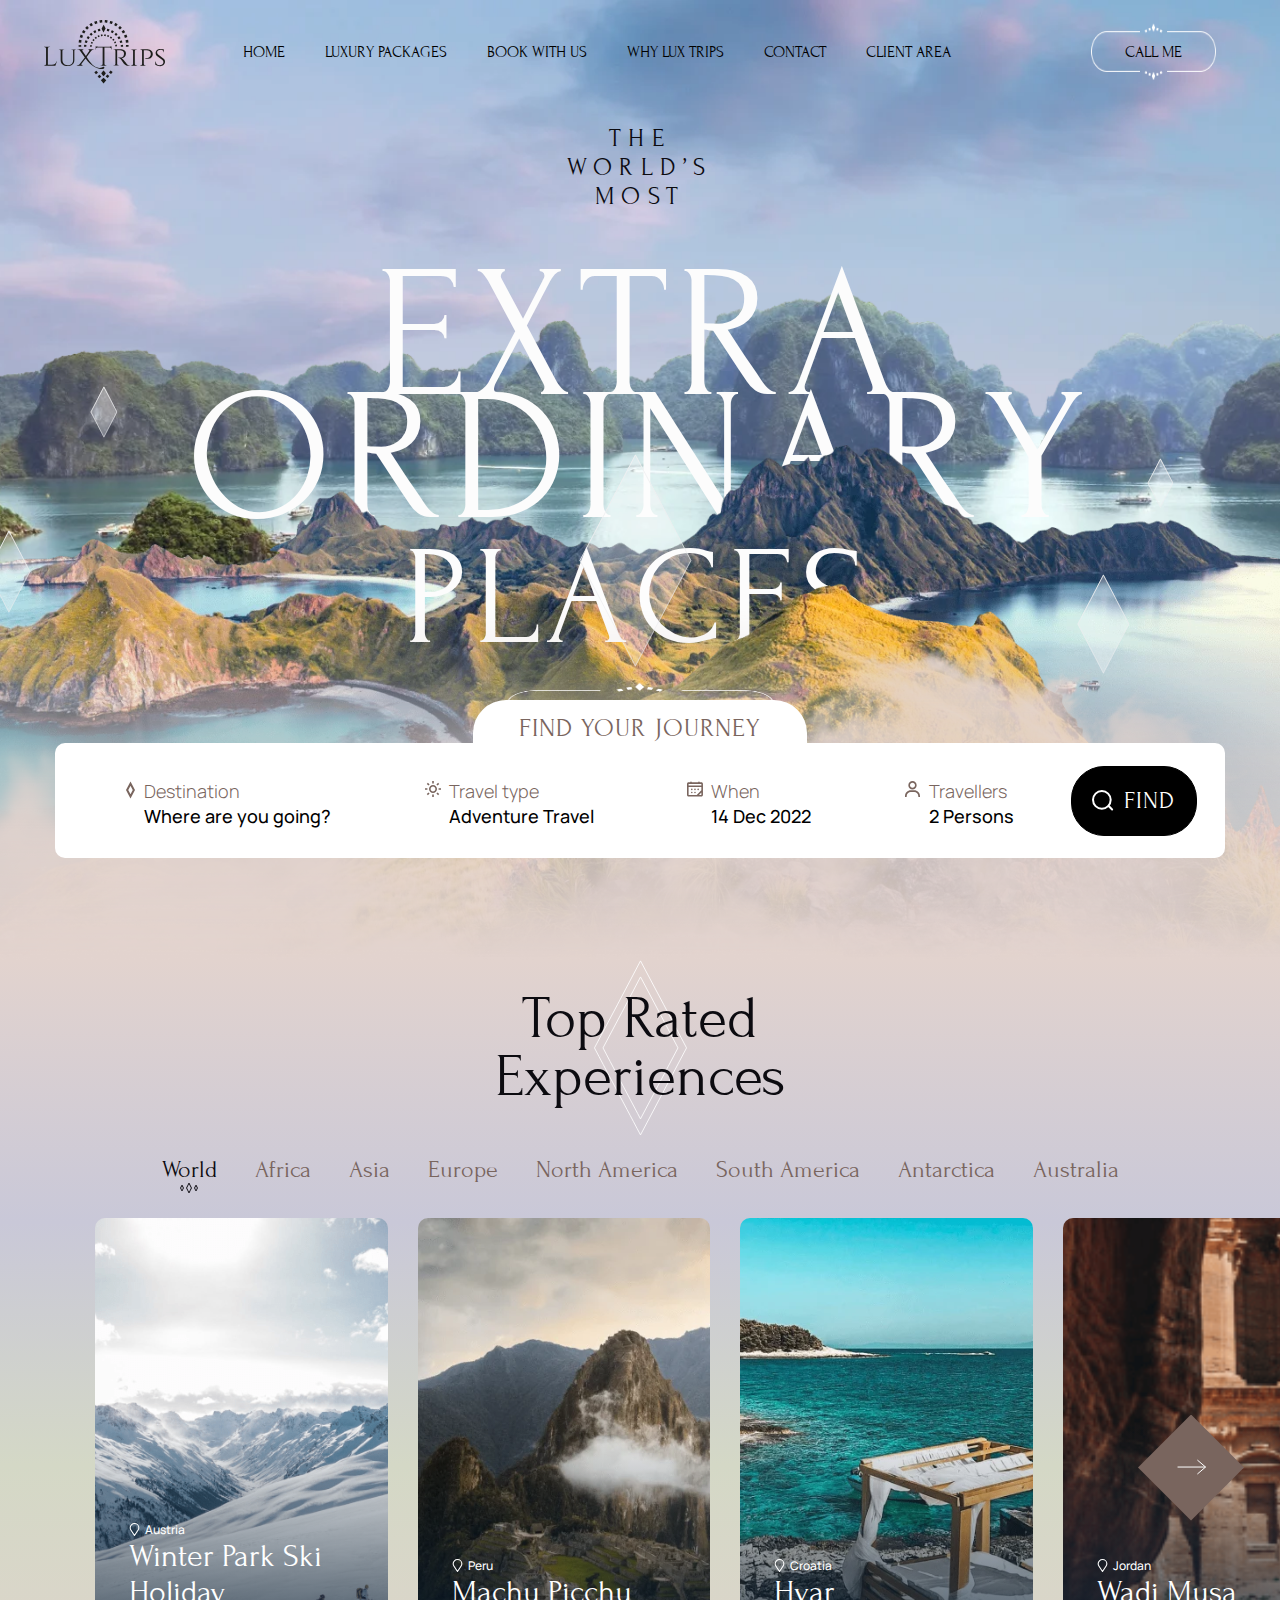
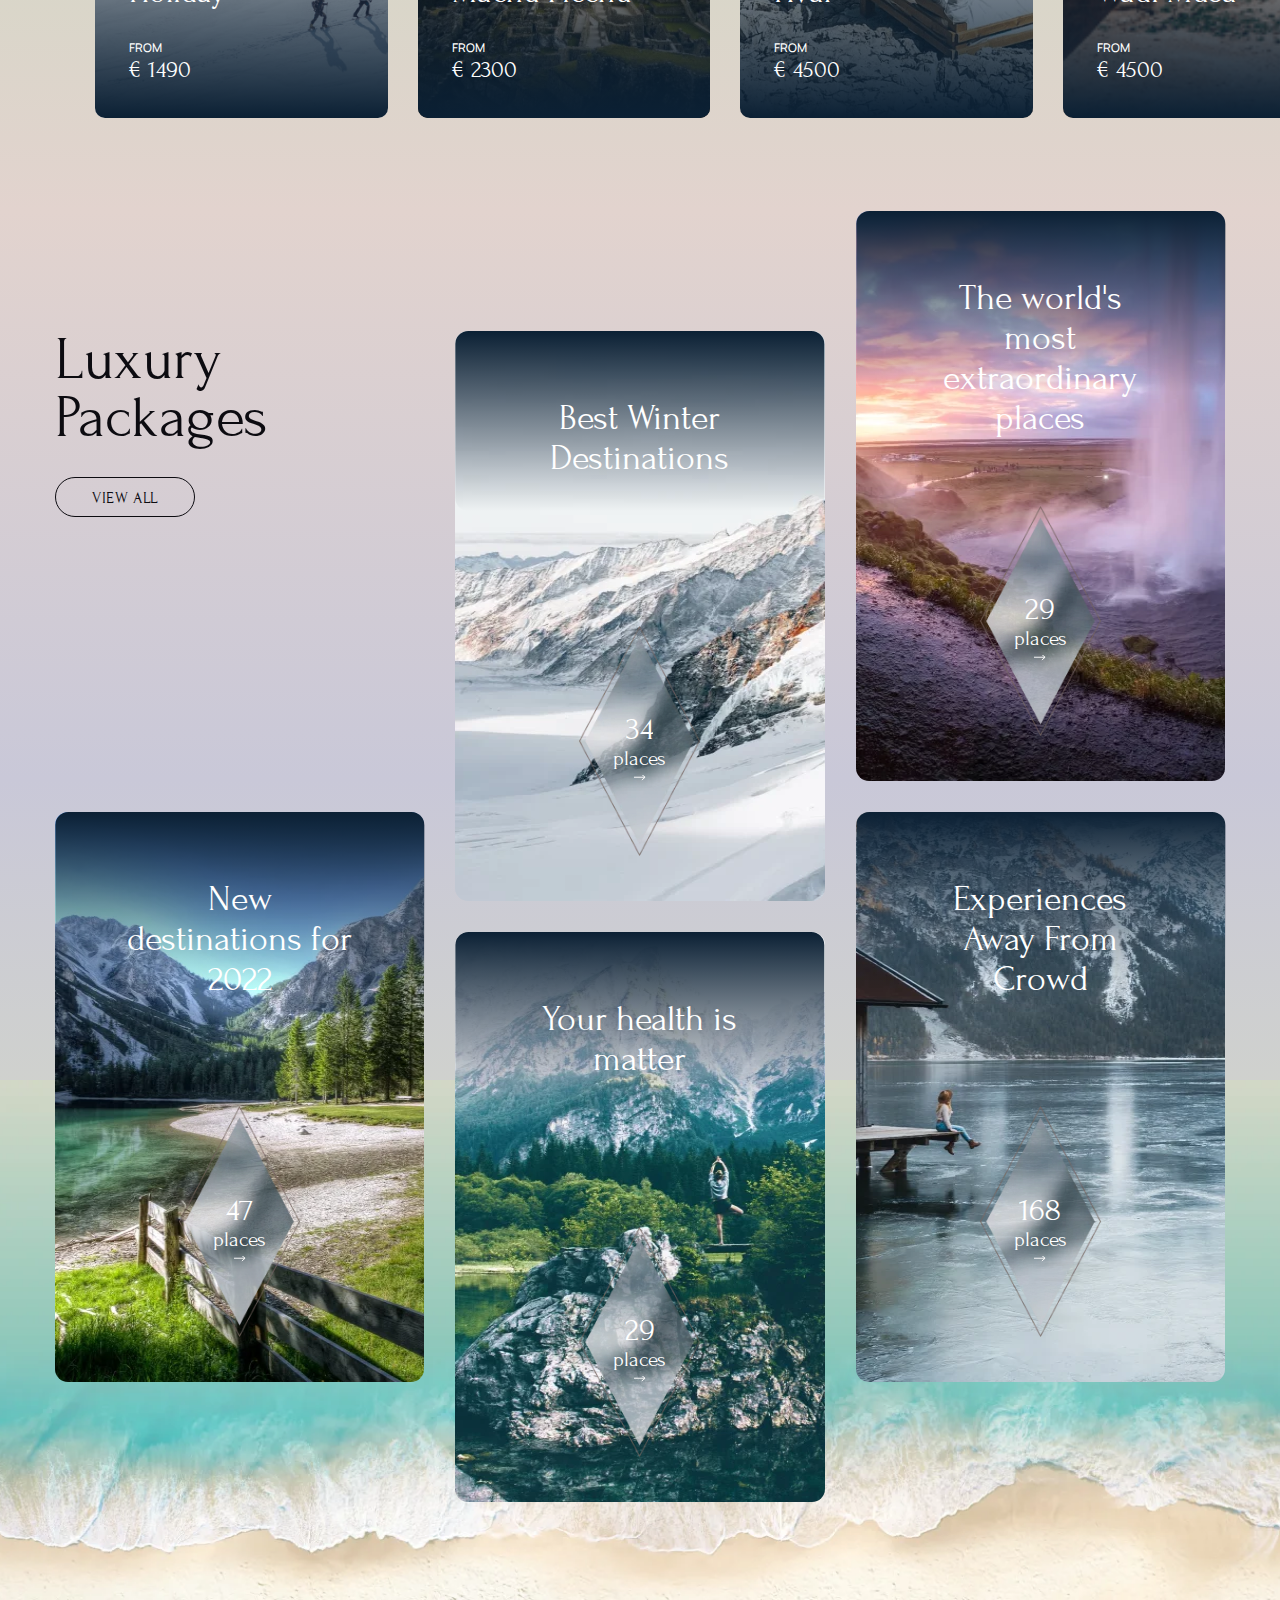
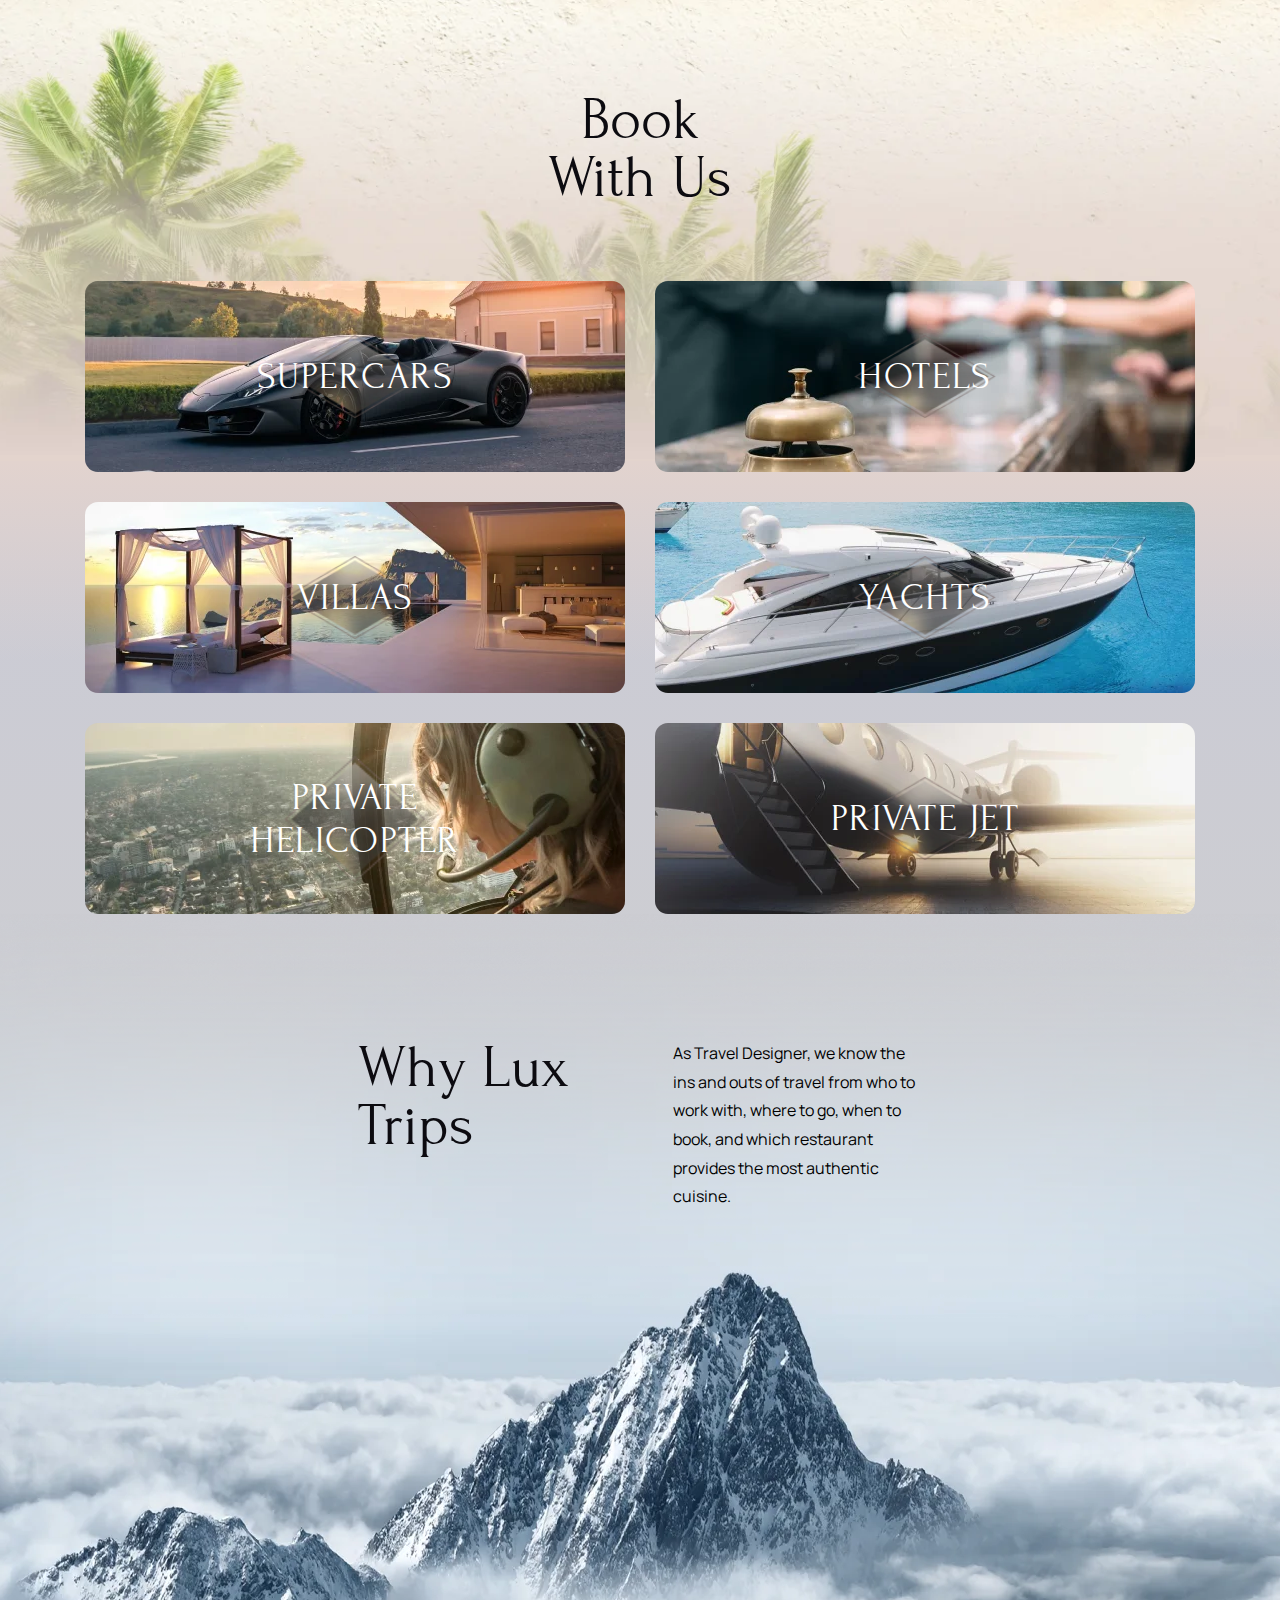
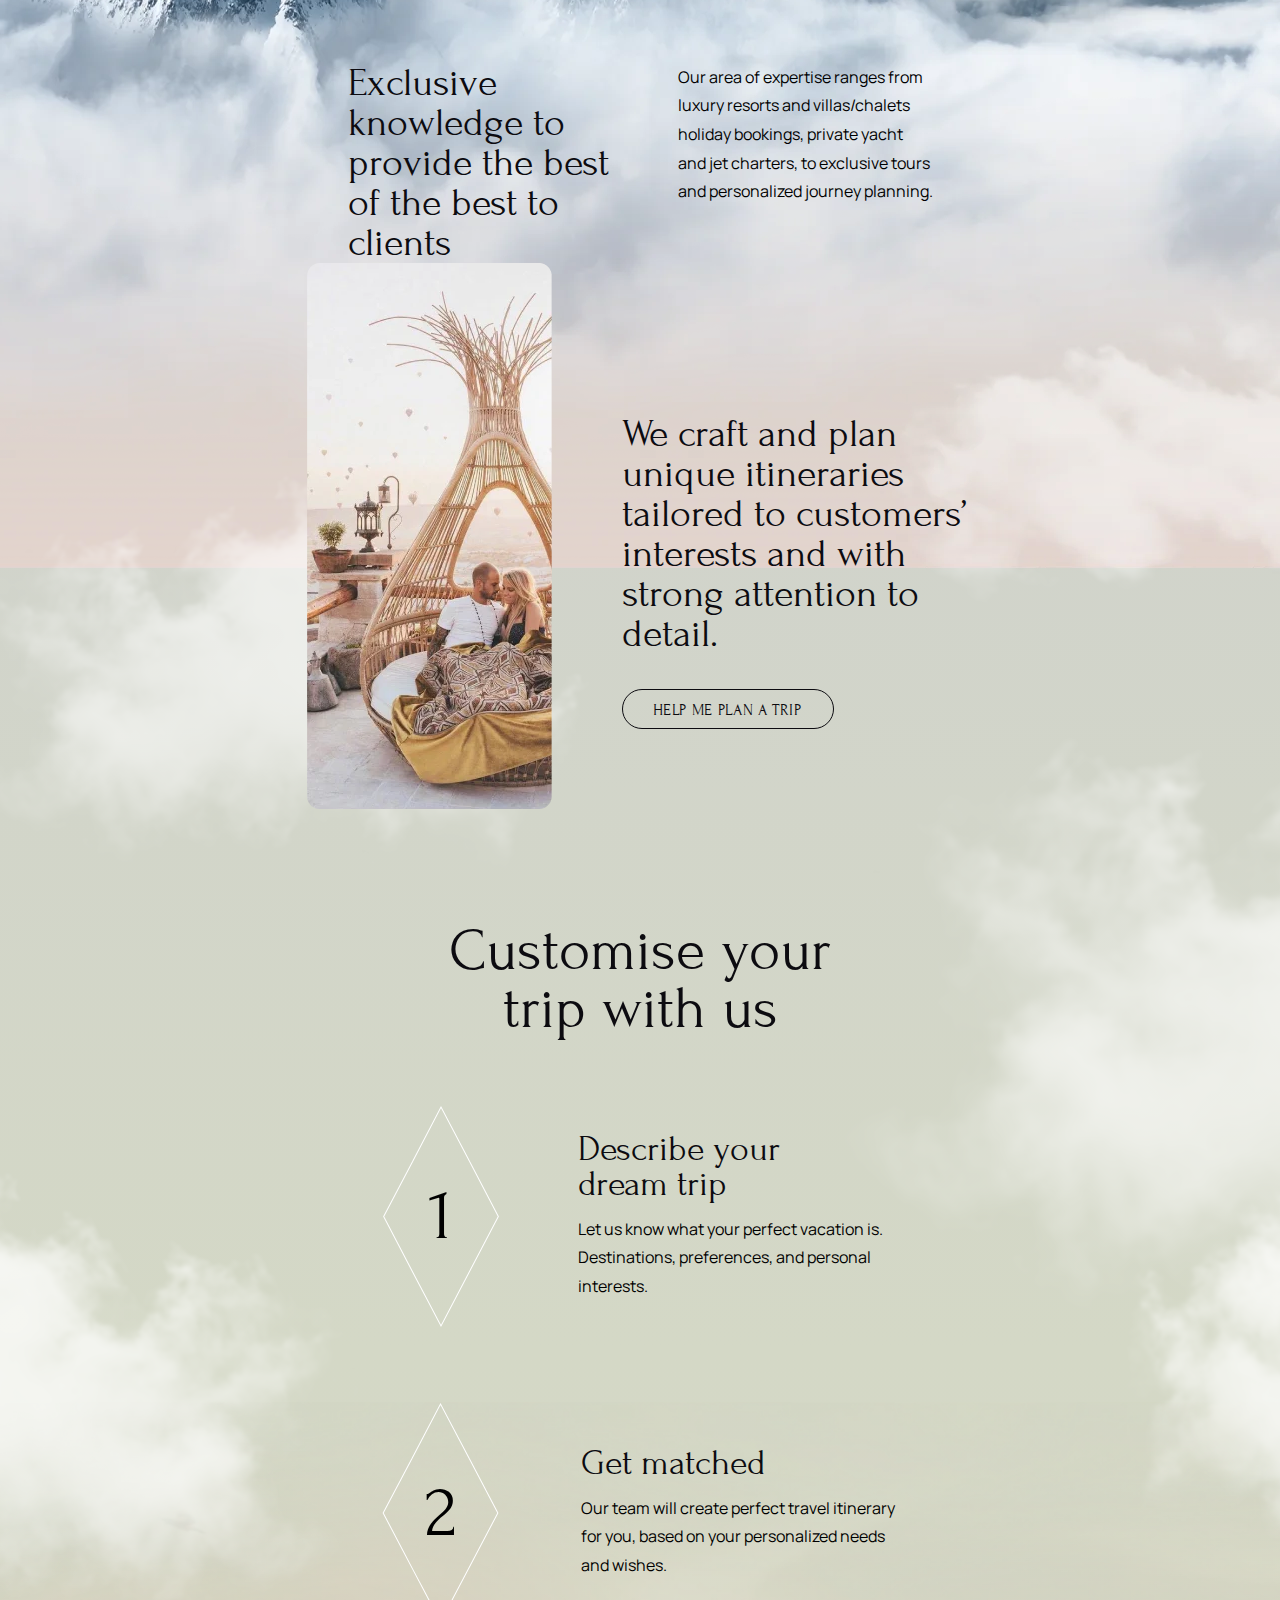
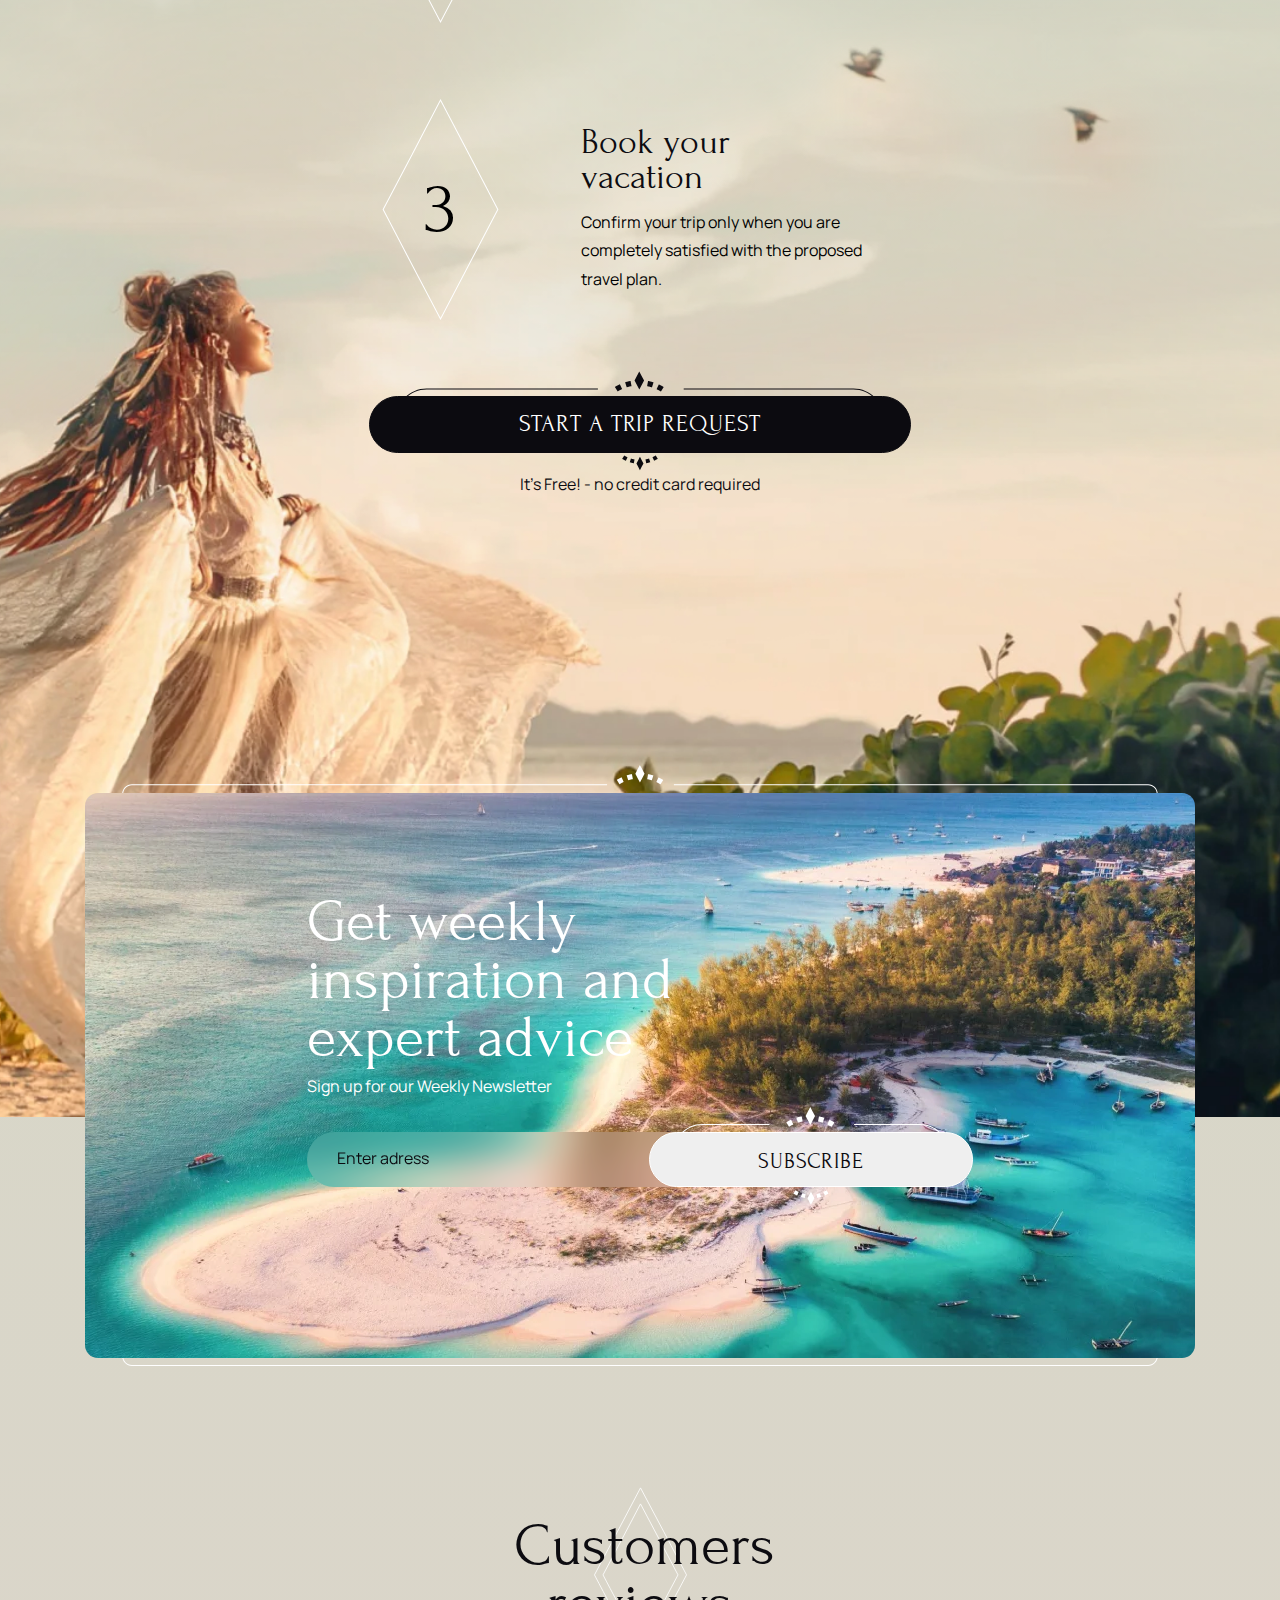
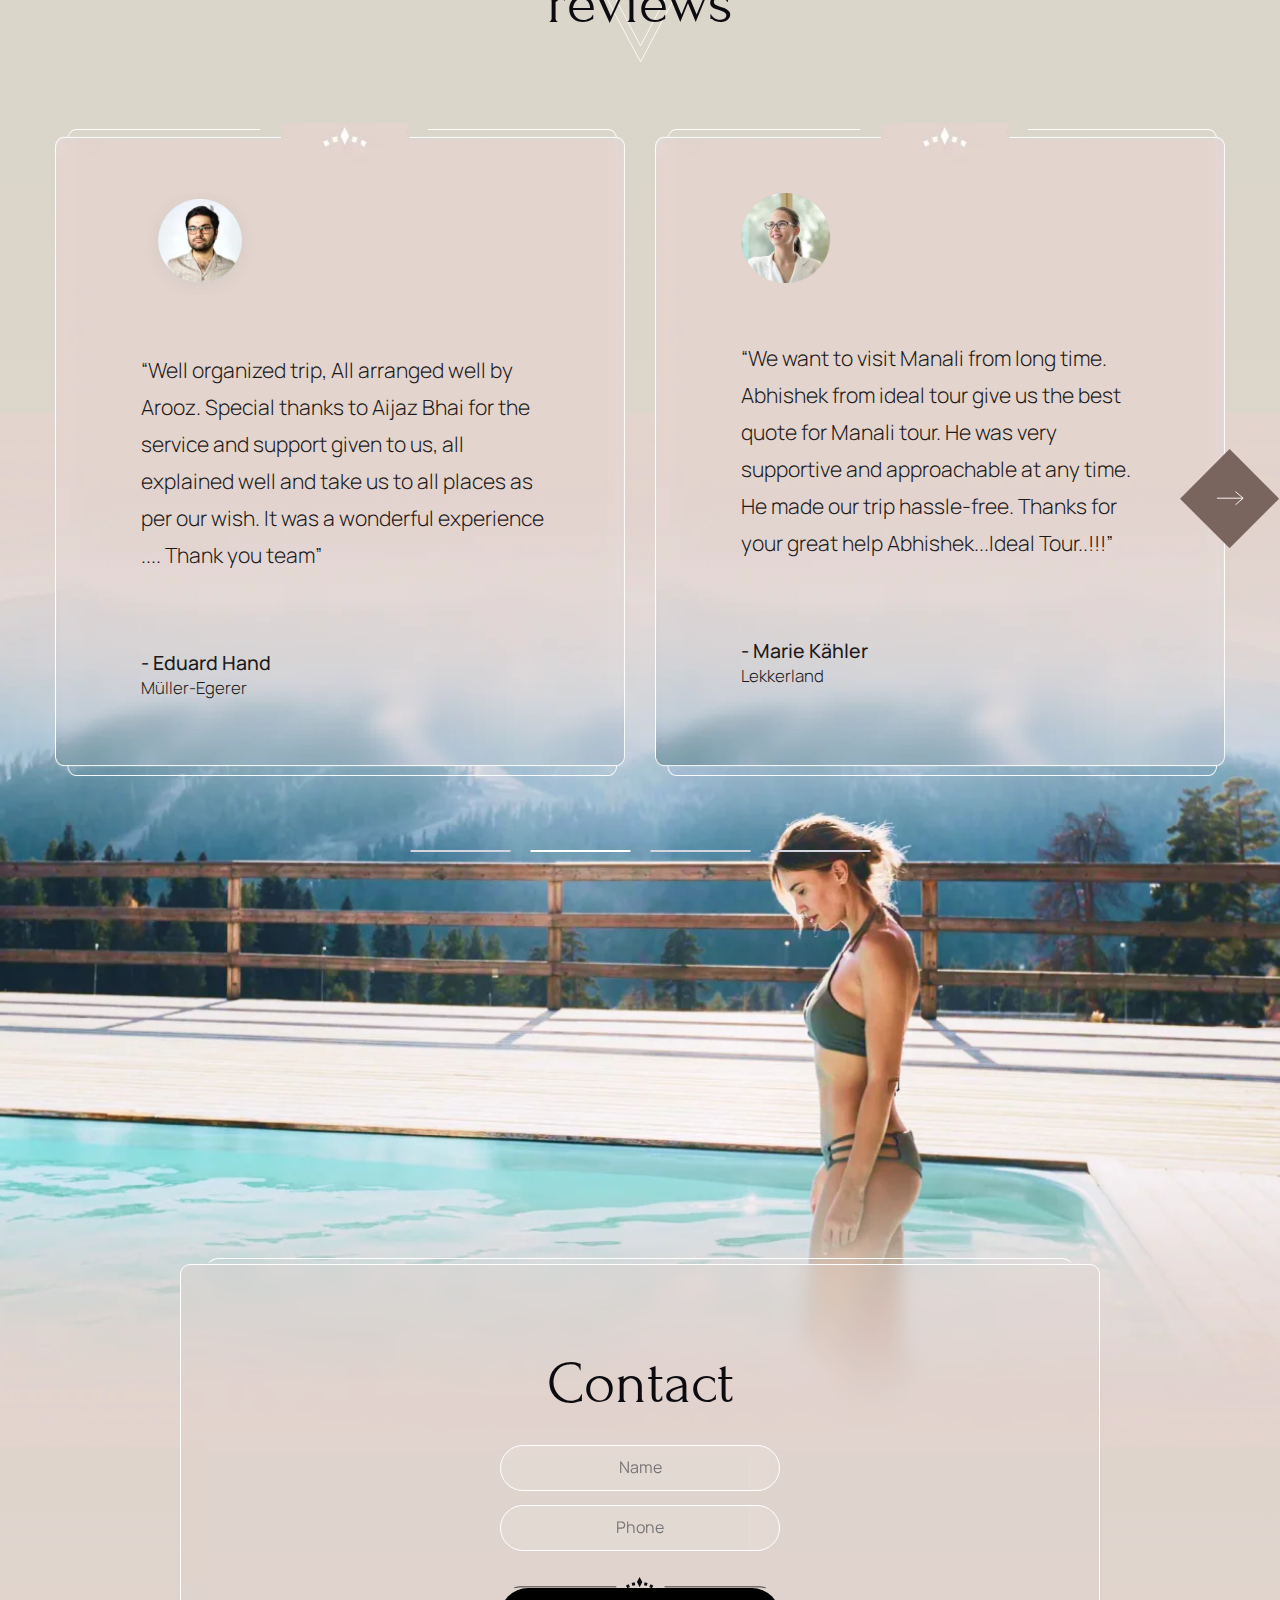
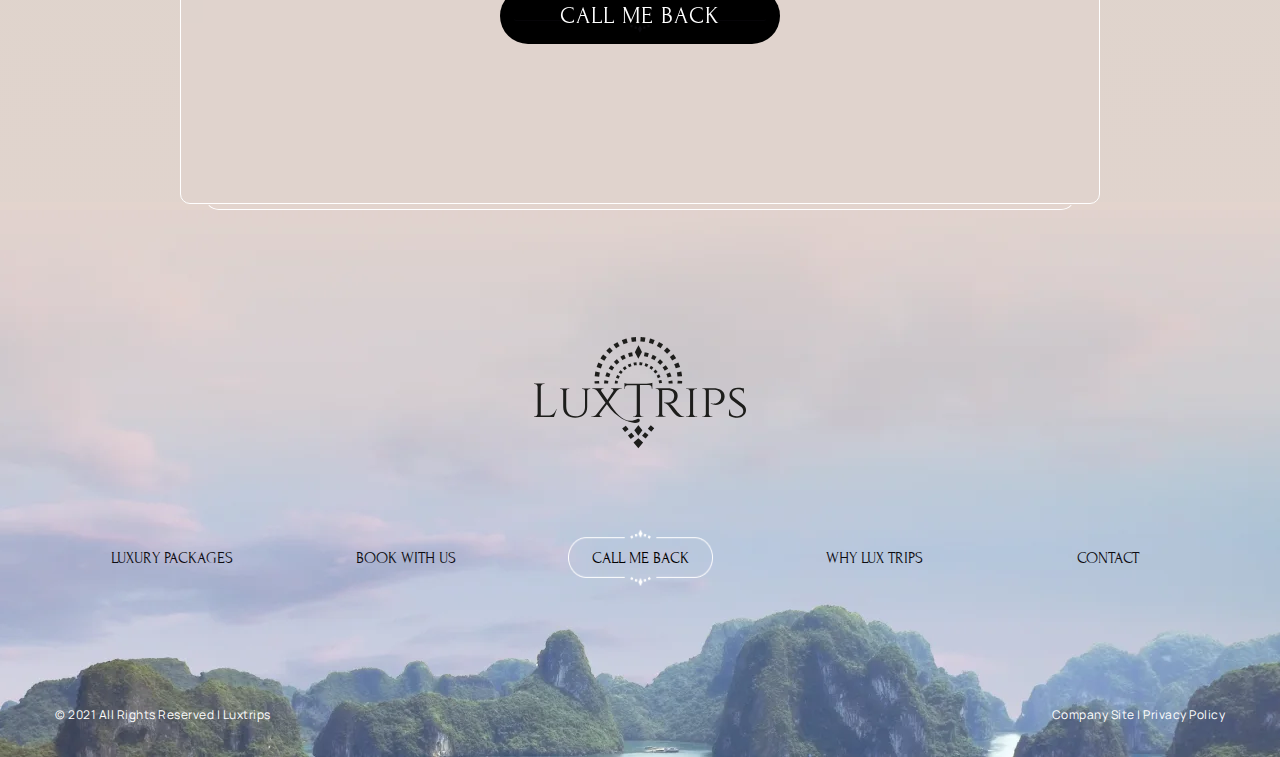
==== commit 8cd1b96a: "Add files via upload" ====
--- a/Travel/index.html
+++ b/Travel/index.html
@@ -52,15 +52,20 @@
                     Client Area
                   </a>
                 </li>
+                <li class="menu__list-item menu__list-btn">
+                  <button class="header__btn btn-with-bg">
+                    Call Me Back
+                  </button>
+                </li>
               </ul>
             </nav>
-              <button class="header__btn btn-with-bg">
-                  Call Me Back
-              </button>
+              
+              <div class="header__burger">
+                <span class="header__burger-menu"></span>
+              </div>
           </div>
         </div>
       </header>
-      <div class="container">
         <div class="main__inner">
           <h6 class="main__suptitle">
             the <br> world’s <br> most
@@ -103,7 +108,6 @@
             </div>
           </div>
         </div>
-      </div>
     </main>
     <section class="experiances">
         <h3 class="experiances__title title-with-round">
--- a/Travel/css/style.min.css
+++ b/Travel/css/style.min.css
@@ -1 +1 @@
-@import url("https://fonts.googleapis.com/css2?family=Forum&display=swap");@import url("https://fonts.googleapis.com/css2?family=Manrope:wght@300;400;500;600;700&display=swap");html{-webkit-box-sizing:border-box;box-sizing:border-box}*,*::after,*::before{-webkit-box-sizing:inherit;box-sizing:inherit}ul[class],ol[class]{padding:0}body,h1,h2,h3,h4,h5,h6,p,ul,ol,li,figure,figcaption,blockquote,dl,dd{margin:0}ul[class]{list-style:none}img{max-width:100%;display:block}input,button,textarea,select{font:inherit}a{text-decoration:none}html,body{height:100%}.wrapper{display:-webkit-box;display:-ms-flexbox;display:flex;-webkit-box-orient:vertical;-webkit-box-direction:normal;-ms-flex-direction:column;flex-direction:column;min-height:100%;background:-webkit-gradient(linear, left top, left bottom, from(#E2D3CE), color-stop(30.73%, #C9C8D8), color-stop(59.37%, #D4D8C6), to(#E2D3CE));background:-o-linear-gradient(top, #E2D3CE 0%, #C9C8D8 30.73%, #D4D8C6 59.37%, #E2D3CE 100%);background:linear-gradient(180deg, #E2D3CE 0%, #C9C8D8 30.73%, #D4D8C6 59.37%, #E2D3CE 100%)}.main{-webkit-box-flex:1;-ms-flex:1 0 auto;flex:1 0 auto}.footer{-webkit-box-flex:0;-ms-flex:0 0 auto;flex:0 0 auto}.container{max-width:1200px;margin:0 auto;padding:0 15px}.title-with-round{position:relative;font-family:Forum;font-style:normal;font-weight:normal;font-size:60px;line-height:58px;color:#0C0B10;text-align:center;padding-top:30px;padding-bottom:30px;z-index:2;margin-bottom:10px}.title-with-round::after{position:absolute;content:'';width:100%;height:100%;top:0;right:0;background:url(../images/experiences/title-romb.svg) top center/contain no-repeat;z-index:-1;border-radius:0 0 10px 10px}.btn-with-bg{text-align:center;position:relative;z-index:5;background:transparent;border:0px solid #ffffff;padding:20px 24px;border-radius:33px;text-transform:uppercase;font-family:'Forum', sans-serif;cursor:pointer;-webkit-transition:all 1s ease;-o-transition:all 1s ease;transition:all 1s ease}.btn-with-bg::after{content:'';position:absolute;width:100%;height:100%;top:0;right:0;left:0;bottom:0;background:url(../images/main/button-call.webp) center/100% 100% no-repeat;cursor:pointer;right:0;left:0;margin:0 auto;top:50%;-webkit-transform:translateY(-50%);-ms-transform:translateY(-50%);transform:translateY(-50%);z-index:-1 !important;-webkit-transition:all 1s ease;-o-transition:all 1s ease;transition:all 1s ease}.btn-with-bg:hover{-webkit-transition:all 0.5s ease;-o-transition:all 0.5s ease;transition:all 0.5s ease}.btn-with-bg:hover::after{-webkit-transition:all 0.5s ease;-o-transition:all 0.5s ease;transition:all 0.5s ease;content:'';position:absolute;width:100%;height:100%;background:url(../images/main/button_call_me-black-min.png) center/100% 100% no-repeat;transition:all 0.5s ease}.wrapper{overflow-x:hidden}.header__container{margin:20px 44px 40px 44px}.header__logo-link{display:-webkit-box;display:-ms-flexbox;display:flex;cursor:pointer}.header__inner{display:-webkit-box;display:-ms-flexbox;display:flex;max-height:80px;-webkit-box-pack:justify;-ms-flex-pack:justify;justify-content:space-between;-webkit-box-align:center;-ms-flex-align:center;align-items:center}.header__logo{width:121px;height:64px;-webkit-box-flex:0;-ms-flex:0 1 auto;flex:0 1 auto}.header__btn{position:relative;background:transparent;border:0px solid #ffffff;border-radius:33px;text-transform:uppercase;font-family:'Forum', sans-serif;padding:20px 34px;cursor:pointer}.menu{font-family:Forum;font-size:16px;line-height:18px;text-transform:uppercase;font-weight:400}.menu__list{display:-webkit-box;display:-ms-flexbox;display:flex;-webkit-box-pack:center;-ms-flex-pack:center;justify-content:center}.menu__list-item{padding:0 20px}.menu__link{color:#000;font-family:Forum}.main{background:url(../images/main/sky.webp) center bottom/cover no-repeat;width:100%;height:960px;position:relative}.main__overlay{position:absolute;bottom:0px;right:0;width:100%;height:600px;background:url(../images/main/main-bg.webp) bottom center/100% 86% no-repeat;z-index:5}.main__clouds{position:absolute;bottom:0;right:0;width:100%;height:351px;background:url(../images/main/gradient.png) center/cover no-repeat,url(../images/main/clouds.webp) center/cover no-repeat;z-index:7}.main::before{content:'';position:absolute;bottom:0;right:0;width:100%;height:687px;background:url(../images/main/back-main-bg.webp) center center/cover no-repeat}.main::after{content:'';position:absolute;height:430px;bottom:0px;right:0;width:100%;background-blend-mode:multiply;z-index:6;background-image:url(../images/main/mountains.webp);background-position:bottom right;background-repeat:no-repeat;background-size:100% 90%}.main__inner{position:relative;display:-webkit-box;display:-ms-flexbox;display:flex;-webkit-box-orient:vertical;-webkit-box-direction:normal;-ms-flex-direction:column;flex-direction:column;-webkit-box-align:center;-ms-flex-align:center;align-items:center}.main__suptitle{position:relative;font-family:Forum;font-style:normal;font-weight:normal;font-size:25px;color:#0C0B10;text-transform:uppercase;text-align:center;letter-spacing:0.3em;margin-bottom:64px;z-index:6}.main__title{position:relative;font-family:Forum;font-style:normal;font-weight:normal;font-size:190px;text-align:center;letter-spacing:0.04em;text-transform:uppercase;color:#FCFCFC;line-height:123px;width:1186px}.main__title::after{content:'';position:absolute;top:45%;-webkit-transform:translateX(40%);-ms-transform:translateX(40%);transform:translateX(40%);right:45%;height:288px;width:100%;background:url(../images/main/pins.svg);background-position:bottom center;background-repeat:no-repeat;z-index:11}.main__title-continue{position:relative;font-family:Forum;font-style:normal;font-weight:normal;font-size:141px;color:#FCFCFC;letter-spacing:0.04em;text-transform:uppercase;z-index:6}.search{position:relative;z-index:10;width:100%}.search__inner{width:100%;display:-webkit-box;display:-ms-flexbox;display:flex;-webkit-box-orient:vertical;-webkit-box-direction:normal;-ms-flex-direction:column;flex-direction:column}.search__params-row{width:100%;display:-webkit-box;display:-ms-flexbox;display:flex;background-color:#fff;border-radius:10px;min-height:114px;-ms-flex-pack:distribute;justify-content:space-around;margin-bottom:62px}.search__title{position:relative;min-width:330px;border-radius:33px 33px 0 0;margin:0 auto;margin-top:23px;text-align:center;background-color:#fff;font-family:Forum;font-style:normal;font-weight:normal;font-size:26px;text-align:center;letter-spacing:0.04em;text-transform:uppercase;color:#79655E;padding:13px 46px 0 46px}.search__title::before{content:'';position:absolute;top:-17px;right:50%;-webkit-transform:translateX(50%);-ms-transform:translateX(50%);transform:translateX(50%);width:100%;height:100%;background:url(../images/main/big-arr-up.png) center top/80% 100% no-repeat;z-index:-1}.search__param-item{position:relative;margin-top:36px;margin-bottom:29px;padding-left:24px;margin-left:37px;background-repeat:no-repeat;background-position:top 2px left}.search__param-item--destination{background-image:url(../images/main/destination.svg);background-repeat:no-repeat;background-position:top 2px  left 6px}.search__param-item--travel{background-image:url(../images/main/travel.svg)}.search__param-item--calendar{background-image:url(../images/main/when.svg)}.search__param-item--travelers{background-image:url(../images/main/travelers.svg)}.search__param{font-family:Manrope;font-style:normal;font-weight:300;font-size:18px;line-height:25px;color:#79655E}.search__param-link{font-family:Manrope;font-style:normal;font-weight:500;font-size:18px;line-height:25px}.search__btn{display:-webkit-box;display:-ms-flexbox;display:flex;-webkit-box-pack:center;-ms-flex-pack:center;justify-content:center;-webkit-box-align:center;-ms-flex-align:center;align-items:center;background:#000;width:126px;height:70px;margin:auto 0;border-radius:33px;border:1px solid #000;font-family:Forum;font-style:normal;font-weight:normal;font-size:24px;line-height:26px;letter-spacing:0.04em;text-transform:uppercase;color:#fff}.search__btn:hover{border:1px solid #fff}.search__btn-img{margin-right:10px}.experiances{height:851px;background:-webkit-gradient(linear, left top, left bottom, from(#E2D3CE), color-stop(30.73%, #C9C8D8), color-stop(59.37%, #D4D8C6), to(#E2D3CE));background:-o-linear-gradient(top, #E2D3CE 0%, #C9C8D8 30.73%, #D4D8C6 59.37%, #E2D3CE 100%);background:linear-gradient(180deg, #E2D3CE 0%, #C9C8D8 30.73%, #D4D8C6 59.37%, #E2D3CE 100%)}.experiances__title{position:relative;font-family:Forum;font-style:normal;font-weight:normal;font-size:60px;line-height:58px;color:#0C0B10;text-align:center;padding-top:30px;padding-bottom:30px;z-index:2;margin-bottom:10px}.experiances__title::after{position:absolute;content:'';width:100%;height:100%;top:0;right:0;background:url(../images/experiences/title-romb.svg) top center/contain no-repeat;z-index:-1;border-radius:0 0 10px 10px}.experiances__title__inner{position:relative;margin-bottom:126px}.experiances__title__container{height:100%}.experiances__country-list{display:-webkit-box;display:-ms-flexbox;display:flex;-webkit-box-pack:center;-ms-flex-pack:center;justify-content:center;margin-bottom:35px}.experiances__country-item{display:-webkit-box;display:-ms-flexbox;display:flex;-webkit-box-pack:center;-ms-flex-pack:center;justify-content:center;padding:0 19px;font-family:Forum;font-style:normal;font-weight:normal;font-size:24px;margin-top:10px;justify-content:center;-webkit-box-align:center;-ms-flex-align:center;align-items:center;text-align:center}.experiances__country-link{color:#79655E;display:-webkit-box;display:-ms-flexbox;display:flex;-webkit-box-pack:center;-ms-flex-pack:center;justify-content:center;margin:0 auto}.experiances__country--active{position:relative;color:#0C0B10}.experiances__country--active::after{content:'';bottom:-11px;right:50%;-webkit-transform:translateX(50%);-ms-transform:translateX(50%);transform:translateX(50%);width:18px;height:12px;position:absolute;background:url(../images/experiences/country-active.svg) bottom center/contain no-repeat}.experiances__row{position:relative;top:0;right:0;z-index:5}.experiances__item{position:relative;min-height:400px;background:#fff;border-radius:10px 10px 10px 10px;display:-webkit-box;display:-ms-flexbox;display:flex;-webkit-box-orient:vertical;-webkit-box-direction:normal;-ms-flex-direction:column;flex-direction:column;-webkit-box-pack:end;-ms-flex-pack:end;justify-content:flex-end;background-blend-mode:multiply;z-index:11}.experiances__item:hover{border:0.5px solid #C9C8D7}.experiances__item::after{content:'';position:absolute;width:100%;height:60%;bottom:0;left:0;background:url(../images/experiences/overlay-bg.png);z-index:-1;border-radius:10px}.experiances__item-link{position:absolute;display:-webkit-box;display:-ms-flexbox;display:flex;width:100%;height:100%;top:0;right:0;left:0}.experiances__item--australia{background:url(../images/experiences/australia-bg-min.webp) center center/cover no-repeat;border-radius:10px 10px 10px 10px}.experiances__item--peru{background:url(../images/experiences/peru-bg-min.webp) center center/cover no-repeat}.experiances__item--croastia{background:url(../images/experiences/croatia-bg-min.webp) center center/cover no-repeat}.experiances__item--jordan{background:url(../images/experiences/jordan-bg-min.webp) center center/cover no-repeat}.experiances__info-wrapper{padding:20px 36px 35px 34px}.experiances__country{position:relative;font-family:Manrope;font-style:normal;font-weight:500;font-size:12px;line-height:16px;color:#FFFFFF;padding-left:16px}.experiances__country::after{position:absolute;content:'';width:100%;height:100%;top:0;left:0;background:url(../images/experiences/country-lamp.svg) left/11px 13px no-repeat}.experiances__name-title{font-family:Forum;font-style:normal;font-weight:normal;font-size:32px;color:#FFFFFF;padding-bottom:30px}.experiances__from{font-family:Manrope;font-style:normal;font-weight:500;font-size:12px;line-height:16px;text-transform:uppercase;color:#FFFFFF}.experiances__price{font-family:Forum;font-style:normal;font-weight:normal;font-size:24px;color:#FFFFFF}.experiances__arrow{position:absolute;width:100%;height:100%}.experiances__arrow-img{z-index:12;position:absolute;bottom:50%;margin:auto 0;-webkit-transform:translateY(50%);-ms-transform:translateY(50%);transform:translateY(50%);right:50px;display:block;cursor:pointer}.experiances__slider-wrapper{position:relative}.luxury{position:relative;background:-webkit-gradient(linear, left top, left bottom, from(#E2D3CE), color-stop(30.73%, #C9C8D8), color-stop(59.37%, #D4D8C6), to(#E2D3CE));background:-o-linear-gradient(top, #E2D3CE 0%, #C9C8D8 30.73%, #D4D8C6 59.37%, #E2D3CE 100%);background:linear-gradient(180deg, #E2D3CE 0%, #C9C8D8 30.73%, #D4D8C6 59.37%, #E2D3CE 100%)}.luxury::after{content:'';position:absolute;height:981px;width:100%;bottom:0;right:0;left:0;background:url(../images/luxury/lluxury-bottom-bg.webp) bottom/cover no-repeat;z-index:1}.luxury__inner{width:100%;height:1850px}.luxury__row{position:relative;display:-ms-grid;display:grid;height:1291px;width:100%;-ms-grid-rows:1fr 31px 1fr 31px 1fr 31px 1fr 31px 1fr 31px 1fr 31px 1fr 31px 1fr 31px 1fr 31px 1fr 31px 1fr;-ms-grid-columns:1fr 31px 1fr 31px 1fr;grid-template:repeat(11, 1fr)/repeat(3, 1fr);gap:31px;z-index:11}.luxury__item{position:relative;border-radius:13px;background-blend-mode:multiply;display:-webkit-box;display:-ms-flexbox;display:flex;-webkit-box-orient:vertical;-webkit-box-direction:normal;-ms-flex-direction:column;flex-direction:column;-webkit-box-pack:justify;-ms-flex-pack:justify;justify-content:space-between;-webkit-box-align:center;-ms-flex-align:center;align-items:center;-webkit-transition:all 0.1s ease;-o-transition:all 0.1s ease;transition:all 0.1s ease}.luxury__item:hover{border:0.1px solid #A7CEBE;-webkit-box-shadow:0 14px 28px rgba(0,0,0,0.25),0 10px 10px rgba(0,0,0,0.22);box-shadow:0 14px 28px rgba(0,0,0,0.25),0 10px 10px rgba(0,0,0,0.22)}.luxury__item::before{content:'';position:absolute;height:180px;width:100%;top:0;right:0;left:0;background:-webkit-gradient(linear, left top, left bottom, from(rgba(0,0,0,0)), to(#0B2034));background:-o-linear-gradient(top, rgba(0,0,0,0) 0%, #0B2034 100%);background:linear-gradient(180deg, rgba(0,0,0,0) 0%, #0B2034 100%);-webkit-transform:rotate(180deg);-ms-transform:rotate(180deg);transform:rotate(180deg);border-radius:13px 13px 13px 13px;z-index:1}.luxury__title-item{display:-webkit-box;display:-ms-flexbox;display:flex;-webkit-box-pack:start;-ms-flex-pack:start;justify-content:flex-start;-webkit-box-align:start;-ms-flex-align:start;align-items:flex-start;-ms-grid-row:2;-ms-grid-row-span:4;-ms-grid-column:1;grid-area:2 / 1 / 6 / 1}.luxury__title-item::before{content:'';background:transparent}.luxury__title-item:hover{border:0px solid #C9C8D7;-webkit-box-shadow:none;box-shadow:none}.luxury__title{font-family:Forum;font-style:normal;font-weight:normal;font-size:60px;line-height:58px;color:#0C0B10}.luxury__btn{-ms-flex-item-align:start;align-self:flex-start;font-family:Forum;font-style:normal;font-weight:normal;font-size:16px;line-height:18px;text-align:center;letter-spacing:0.04em;text-transform:uppercase;color:#0C0B10;background:transparent;border-radius:20px;padding:11px 36px 9px 36px;border:1px solid #0C0B10;margin-top:30px;cursor:pointer;position:relative;z-index:10}.luxury__btn:hover{border:1px solid #fff}.luxury__item--best-winter{-ms-grid-column:2;grid-column:2 / 2;-ms-grid-row:2;-ms-grid-row-span:5;grid-row:2 / 7;background:url(../images/luxury/best-winter.webp) center/100% 100% no-repeat}.luxury__item--most-e-places{-ms-grid-column:3;grid-column:3 / 3;-ms-grid-row:1;-ms-grid-row-span:5;grid-row:1 / 6;background:url(../images/luxury/the-world.webp) center/100% 100% no-repeat}.luxury__item--new-destinations{-ms-grid-row:6;-ms-grid-row-span:5;-ms-grid-column:1;grid-area:6 / 1 / 11 / 1;background:url(../images/luxury/new-destinations.webp) center/100% 100% no-repeat}.luxury__item--your-health{-ms-grid-row:7;-ms-grid-row-span:5;-ms-grid-column:2;grid-area:7 / 2 / 12 / 2;background:url(../images/luxury/your-health.webp) center/100% 100% no-repeat}.luxury__item--away-from{-ms-grid-row:6;-ms-grid-row-span:5;-ms-grid-column:3;grid-area:6 / 3 / 11 / 3;background:url(../images/luxury/experiences-away.webp) center/100% 100% no-repeat}.luxury__item-text{width:251px;margin:67px auto 20px auto;position:relative;font-family:Forum;font-style:normal;font-weight:normal;font-size:36px;color:#FFFFFF;z-index:10;text-align:center;padding:0 10px}.luxury__count-places{position:absolute;display:-webkit-box;display:-ms-flexbox;display:flex;-webkit-box-orient:vertical;-webkit-box-direction:normal;-ms-flex-direction:column;flex-direction:column;margin-bottom:45px;margin-top:40px;bottom:0;max-width:121px}.luxury__count-info{position:absolute;display:-webkit-box;display:-ms-flexbox;display:flex;-webkit-box-align:center;-ms-flex-align:center;align-items:center;-webkit-box-pack:center;-ms-flex-pack:center;justify-content:center;-webkit-box-orient:vertical;-webkit-box-direction:normal;-ms-flex-direction:column;flex-direction:column;top:50%;-webkit-transform:translateY(-50%);-ms-transform:translateY(-50%);transform:translateY(-50%);right:0;left:0;padding:50px 25px;margin:auto 0}.luxury__count-btn{opacity:.85}.luxury__counter{font-family:Forum;font-style:normal;font-weight:normal;font-size:32px;text-align:center;color:#FFFFFF;overflow-x:hidden;word-break:break-all}.luxury__counter-info{position:relative;font-family:Forum;font-style:normal;font-weight:normal;font-size:21px;text-align:center;color:#FFFFFF;word-break:break-all}.luxury__counter-info::after{content:'';position:absolute;width:12px;height:6px;bottom:-10px;right:50%;-webkit-transform:translateX(50%);-ms-transform:translateX(50%);transform:translateX(50%);background:url(../images/luxury/arr-right.svg) bottom/cover no-repeat}.book--absolute{position:relative;bottom:370px;right:0;z-index:111;margin-bottom:-370px}.book--absolute::before{content:'';position:absolute;top:370px;left:0;width:100%;height:200px;background:-webkit-gradient(linear, left bottom, left top, from(rgba(226,211,206,0)), color-stop(99.99%, #E2D3CE));background:-o-linear-gradient(bottom, rgba(226,211,206,0) 0%, #E2D3CE 99.99%);background:linear-gradient(0deg, rgba(226,211,206,0) 0%, #E2D3CE 99.99%);z-index:-1}.book__title{width:200px;font-family:Forum;font-style:normal;font-weight:normal;font-size:60px;line-height:58px;text-align:center;color:#0C0B10;text-align:center;margin:0 auto;margin-bottom:74px}.book__row{display:-ms-grid;display:grid;-ms-grid-rows:minmax(150px, 191px) 30px minmax(150px, 191px) 30px minmax(150px, 191px);-ms-grid-columns:minmax(300px, 540px) 30px minmax(300px, 540px);grid-template:repeat(3, minmax(150px, 191px))/repeat(2, minmax(300px, 540px));-webkit-box-pack:center;-ms-flex-pack:center;justify-content:center;-webkit-box-align:center;-ms-flex-align:center;align-items:center;gap:30px}.book__row-item{border-radius:13px;min-height:191px;cursor:pointer;overflow:hidden;display:-webkit-box;display:-ms-flexbox;display:flex;-webkit-box-align:center;-ms-flex-align:center;align-items:center;-webkit-box-pack:center;-ms-flex-pack:center;justify-content:center;-webkit-transition:all 0.1s ease;-o-transition:all 0.1s ease;transition:all 0.1s ease}.book__row-item:hover{border:0.4px solid #CBCBD4;-webkit-box-shadow:0 14px 28px rgba(0,0,0,0.25),0 10px 10px rgba(0,0,0,0.22);box-shadow:0 14px 28px rgba(0,0,0,0.25),0 10px 10px rgba(0,0,0,0.22)}.book__row-item--supercars{background:url(../images/book/supercars.webp) center/100% 100% no-repeat}.book__row-item--hotels{background:url(../images/book/hotels.webp) center/100% 100% no-repeat}.book__row-item--villas{background:url(../images/book/villlas.webp) center/100% 100% no-repeat}.book__row-item--yachts{background:url(../images/book/yachts.webp) center/100% 100% no-repeat}.book__row-item--p-helicopter{background:url(../images/book/privat-helocopter.webp) center/100% 100% no-repeat}.book__row-item--p-jet{background:url(../images/book/privat-jet.webp) center/100% 100% no-repeat}.book__row-link{display:-webkit-box;display:-ms-flexbox;display:flex;-webkit-box-align:center;-ms-flex-align:center;align-items:center;-webkit-box-pack:center;-ms-flex-pack:center;justify-content:center;margin:0 auto;font-family:Forum;font-style:normal;font-weight:normal;font-size:38px;display:flex;align-items:center;text-align:center;letter-spacing:0.04em;text-transform:uppercase;color:#FFFFFF}.book__row-text{position:relative;width:241px;z-index:11;padding-top:20px;padding-bottom:20px}.book__row-text::after{content:'';position:absolute;width:141px;height:100%;top:0%;-webkit-transform:translateY(-50%);-ms-transform:translateY(-50%);transform:translateY(-50%);right:50%;-webkit-transform:translateX(50%);-ms-transform:translateX(50%);transform:translateX(50%);background:url(../images/book/text-romb.webp) center/100% 100% no-repeat;z-index:-1;opacity:.6}.lux-trips{position:relative;top:229px;right:0;height:1308px;margin-top:-229px;background:url(../images/lux-trips/bg_whyluxtrip.webp) center/cover no-repeat}.lux-trips__container{height:100%}.lux-trips__inner{padding-top:125px;display:-webkit-box;display:-ms-flexbox;display:flex;-webkit-box-orient:vertical;-webkit-box-direction:normal;-ms-flex-direction:column;flex-direction:column;-webkit-box-align:center;-ms-flex-align:center;align-items:center;height:100%}.lux-trips__title-wrapper{display:-ms-grid;display:grid;-webkit-box-pack:center;-ms-flex-pack:center;justify-content:center;-ms-grid-rows:1fr;-ms-grid-columns:minmax(185px, 250px) 65px minmax(185px, 250px);grid-template:1fr/repeat(2, minmax(185px, 250px));gap:65px}.lux-trips__title{width:250px;font-family:Forum;font-style:normal;font-weight:normal;font-size:60px;line-height:58px;color:#0C0B10}.lux-trips__title-text{width:254px;font-family:Manrope;font-style:normal;font-weight:normal;font-size:16px;line-height:179.8%;color:#000000}.lux-trips__content{display:-webkit-box;display:-ms-flexbox;display:flex;margin:0 auto;-ms-flex-wrap:wrap;flex-wrap:wrap;-webkit-box-pack:center;-ms-flex-pack:center;justify-content:center;margin-top:auto;padding-top:452px}.lux-trips__content-uptext{width:302px;font-family:Forum;font-style:normal;font-weight:normal;font-size:40px;line-height:40px;color:#0C0B10;margin-right:28px}.lux-trips__content-smalltext{width:255px;font-family:Manrope;font-style:normal;font-weight:normal;font-size:16px;line-height:179.8%;color:#000000;margin-bottom:57px}.lux-trips__content-item{position:relative;display:-webkit-box;display:-ms-flexbox;display:flex;-webkit-box-align:center;-ms-flex-align:center;align-items:center;z-index:3}.lux-trips__content-itemrow{margin-top:104px;margin-left:70px;margin-bottom:35px}.lux-trips__content-itemtext{width:352px;font-family:Forum;font-style:normal;font-weight:normal;font-size:40px;line-height:40px;color:#0C0B10}.lux-trips__content-btn{cursor:pointer;margin-top:35px;font-family:Forum;font-style:normal;font-weight:normal;font-size:16px;line-height:18px;text-align:center;letter-spacing:0.04em;text-transform:uppercase;color:#0C0B10;border:0.624428px solid #0C0B10;border-radius:61.3171px;padding:11px 31px 9px 30px;background:transparent}.customise{position:relative}.customise::before{content:'';position:absolute;top:0;right:0;left:0;width:100%;height:1336px;background:url(../images/customize/clouds.webp) center/cover no-repeat;z-index:2;pointer-events:none}.customise::after{content:'';position:absolute;bottom:0;right:0;left:0;width:100%;height:1330px;background:url(../images/customize/bg_strat_trip.webp) center/cover no-repeat;z-index:1;pointer-events:none}.customise__subscribe{position:relative;top:270px}.customise__inner{max-height:1968px;margin-top:529px;display:-webkit-box;display:-ms-flexbox;display:flex;-webkit-box-orient:vertical;-webkit-box-direction:normal;-ms-flex-direction:column;flex-direction:column;-webkit-box-align:center;-ms-flex-align:center;align-items:center;position:relative;z-index:10}.customise__title{width:403px;margin:0 auto;font-family:Forum;font-style:normal;font-weight:normal;font-size:60px;line-height:58px;text-align:center;color:#0C0B10;margin-bottom:68px}.customise__item{display:-webkit-box;display:-ms-flexbox;display:flex;-webkit-box-pack:center;-ms-flex-pack:center;justify-content:center;overflow:hidden;-webkit-box-align:center;-ms-flex-align:center;align-items:center;padding-bottom:76px}.customise__item::after{position:absolute;bottom:0;left:0;width:1px}.customise__num-img{position:relative;margin-right:77px;font-family:Forum;font-style:normal;font-weight:normal;font-size:73px;line-height:98.5%;text-align:center;padding:75px 48px 74px 48px;background:url(../images/customize/Vector.svg) center/100% 100% no-repeat}.customise__item-title{max-width:253px;font-family:Forum;font-style:normal;font-weight:normal;font-size:36px;line-height:98.5%;color:#0C0B10}.customise__item-text{margin-top:12px;max-width:321px;font-family:Manrope;font-style:normal;font-weight:normal;font-size:16px;line-height:179.8%;color:#000000}.customise__btn-wrapper{position:relative}.customise__btn-wrapper::before{content:'';position:absolute;width:90%;height:180%;margin:0 auto;top:0;-webkit-transform:translateY(-26px);-ms-transform:translateY(-26px);transform:translateY(-26px);right:0;left:0;background:url(../images/customize/customize-btn.svg) center/100% 100% no-repeat;pointer-events:none;z-index:-1}.customise__btn{width:100%;background:#0C0B10;border-radius:74px;font-family:Forum;font-style:normal;font-weight:normal;font-size:24px;line-height:26px;text-align:center;letter-spacing:0.04em;text-transform:uppercase;color:#FFFFFF;padding:14.5px 149px;cursor:pointer;border:1px solid #0C0B10}.customise__btn:hover{border:1px solid #fff}.customise__sub-text{margin-top:20px;text-align:center;font-family:Manrope;font-style:normal;font-weight:normal;font-size:16px;color:#0C0B10}.customise__subscribe-inner{position:relative;max-width:1110px;height:622px;margin:0 auto;z-index:6}.customise__subscribe-border{margin:0 auto;max-width:1070px;height:601px;background:url(../images/customize/border.svg) center center/contain no-repeat}.customise__img-content{overflow:hidden;margin-top:28px;position:absolute;top:0;right:0;width:100%;height:565px;background-color:rebeccapurple;background:url(../images/customize/bg-bottom.webp) center/cover no-repeat;border-radius:13px;-webkit-transition:all 1.5s ease;-o-transition:all 1.5s ease;transition:all 1.5s ease}.customise__img-content:hover{-webkit-box-shadow:0 14px 28px rgba(0,0,0,0.25),0 10px 10px rgba(0,0,0,0.22);box-shadow:0 14px 28px rgba(0,0,0,0.25),0 10px 10px rgba(0,0,0,0.22)}.customise__img-content-wrapper{max-width:60%;margin:0 auto;padding:100px 0}.customise__subscribe-title{max-width:520px;font-family:Forum;font-style:normal;font-weight:normal;font-size:60px;line-height:58px;color:#FFFFFF}.customise__subscribe-text{padding-top:8px;font-family:Manrope;font-style:normal;font-weight:normal;font-size:16px;color:#FFFFFF}.customise__subscribe-label{display:block;margin-top:35px}.customise__subscribe-label{position:relative;display:-webkit-box;display:-ms-flexbox;display:flex;height:55px;width:100%;background:rgba(255,255,255,0.14);border:0px solid #FFFFFF;-webkit-box-sizing:border-box;box-sizing:border-box;-webkit-backdrop-filter:blur(20px);backdrop-filter:blur(20px);border-radius:95px}.customise__subscribe-email{height:100%;width:100%;position:absolute;top:0;left:0;padding:13px 0 13px 30px;border:0px;background-color:transparent}.customise__subscribe-email:focus{outline:none}.customise__subscribe-email::-webkit-input-placeholder{font-family:Manrope;font-style:normal;font-weight:normal;font-size:16px;line-height:179.8%;color:#0C0B10}.customise__subscribe-email::-moz-placeholder{font-family:Manrope;font-style:normal;font-weight:normal;font-size:16px;line-height:179.8%;color:#0C0B10}.customise__subscribe-email:-ms-input-placeholder{font-family:Manrope;font-style:normal;font-weight:normal;font-size:16px;line-height:179.8%;color:#0C0B10}.customise__subscribe-email::-ms-input-placeholder{font-family:Manrope;font-style:normal;font-weight:normal;font-size:16px;line-height:179.8%;color:#0C0B10}.customise__subscribe-email::placeholder{font-family:Manrope;font-style:normal;font-weight:normal;font-size:16px;line-height:179.8%;color:#0C0B10}.customise__subscribe-btnwrapper{height:100%;position:absolute;top:0;right:0;z-index:6}.customise__subscribe-btn{height:100%;padding:16px 108px 12px 108px;border-radius:74px;cursor:pointer;border:1px solid #fff;font-family:Forum;font-style:normal;font-weight:normal;font-size:22px;line-height:26px;text-align:center;letter-spacing:0.04em;text-transform:uppercase;color:#0C0B10;-webkit-transition:all 0.1s ease;-o-transition:all 0.1s ease;transition:all 0.1s ease}.customise__subscribe-btn:hover{border:1px solid #178CB2}.customise__subscribe-btn::before{content:'';width:100%;height:98px;position:absolute;top:50%;-webkit-transform:translateY(-53%);-ms-transform:translateY(-53%);transform:translateY(-53%);right:0;background:url(../images/customize/subscribe-btn.svg) center center/100% 100% no-repeat;z-index:-1}.customers{position:relative;height:1560px}.customers::after{content:'';position:absolute;bottom:0;right:0;left:0;width:100%;height:1034px;background:url(../images/customers/girl-in-pull.webp) center/cover no-repeat;pointer-events:none}.customers__margin{margin-top:370px}.customers__title{margin:0 auto;width:253px;margin-bottom:60px}.customers__slider{position:relative;z-index:6}.customers__btn-next{height:90%;padding:0;margin:0;margin-bottom:auto;position:absolute;right:0;top:50%;-webkit-transform:translateY(-50%);-ms-transform:translateY(-50%);transform:translateY(-50%);background-color:transparent;cursor:pointer;z-index:7;border:none;-webkit-transition:all 1s ease;-o-transition:all 1s ease;transition:all 1s ease}.customers__btn-next:hover{background-blend-mode:multiply;background:-webkit-gradient(linear, left top, left bottom, from(rgba(226,211,206,0)), color-stop(99.99%, #E2D3CE)),transparent;background:-o-linear-gradient(top, rgba(226,211,206,0) 0%, #E2D3CE 99.99%),transparent;background:linear-gradient(180deg, rgba(226,211,206,0) 0%, #E2D3CE 99.99%),transparent;opacity:.4;-webkit-transition:all 0.4s ease;-o-transition:all 0.4s ease;transition:all 0.4s ease}.customers-btn-next__img{width:100px;height:100px;cursor:pointer}.customers__row{position:relative;display:-webkit-box;display:-ms-flexbox;display:flex;gap:94px;z-index:6;row-gap:50px}.customers__row-inner{position:relative;padding-bottom:100px}.customers__item{background:url(../images/customers/border_testi.webp) center/100% 100% no-repeat;overflow:hidden;cursor:pointer}.customers__item-inner{padding:70px 66px 80px 86px;display:-webkit-box;display:-ms-flexbox;display:flex;-webkit-box-orient:vertical;-webkit-box-direction:normal;-ms-flex-direction:column;flex-direction:column}.customers__item-img-wrapper{-o-object-fit:cover;object-fit:cover;margin-bottom:57px}.customers__item-img{width:90px;height:90px;-o-object-fit:cover;object-fit:cover}.customers__item-img--man{width:118px;height:102px}.customers__item-text{font-family:Manrope;font-style:normal;font-weight:300;font-size:21px;line-height:37px;color:#1D1A1A}.customers__item-author{padding-top:80px;padding-bottom:8px;font-family:Manrope;font-style:normal;font-weight:500;font-size:19.5451px;line-height:94.5%;color:#1D1A1A}.customers__item-job{font-family:Manrope;font-style:normal;font-weight:300;font-size:16.7529px;line-height:94.5%;color:#1D1A1A}.customers__page-index{-webkit-box-pack:center;-ms-flex-pack:center;justify-content:center;position:absolute;bottom:0px;right:0;left:50%;-webkit-transform:translateX(-50%);-ms-transform:translateX(-50%);transform:translateX(-50%);display:-ms-grid;display:grid;-ms-grid-row:2;-ms-grid-column:1;-ms-grid-column-span:2;grid-area:2 / 1 / 2 / 3;-ms-grid-rows:3px 20px 3px;-ms-grid-columns:minmax(38px, 100px) 20px minmax(38px, 100px) 20px minmax(38px, 100px) 20px minmax(38px, 100px);grid-template:repeat(2, 3px)/repeat(4, minmax(38px, 100px));gap:20px;margin:0 auto;z-index:6}.customers__page-index-item{width:100%;height:2px;background-color:#D3D6E0;cursor:pointer;-webkit-transition:all 0.2s ease;-o-transition:all 0.2s ease;transition:all 0.2s ease}.customers__page-index-item--active{-webkit-transition:all 0.2s ease;-o-transition:all 0.2s ease;transition:all 0.2s ease;background-color:#fff;height:2px}.customers__contact-inner{margin:0 auto;margin-top:388px;position:relative;z-index:11;max-width:920px;min-height:540px;border-radius:10px;background:rgba(226,211,206,0.2);border:1px solid #FFFFFF;-webkit-box-sizing:border-box;box-sizing:border-box;-webkit-backdrop-filter:blur(9px);backdrop-filter:blur(9px);border-radius:10px;padding:20px;display:-webkit-box;display:-ms-flexbox;display:flex;-webkit-box-orient:vertical;-webkit-box-direction:normal;-ms-flex-direction:column;flex-direction:column;-webkit-box-align:center;-ms-flex-align:center;align-items:center}.customers__contact-inner::before{content:'';position:absolute;top:0px;left:0;right:0;bottom:0;max-width:95%;padding:6px 0;margin:0 auto;margin-top:-7px;margin-bottom:-7px;padding-bottom:10px;border-radius:15px;border:1px solid #FFFFFF;border-left:1px solid transparent;border-right:1px solid transparent;z-index:-11}.customers__contact-label{display:-webkit-box;display:-ms-flexbox;display:flex;-webkit-box-orient:vertical;-webkit-box-direction:normal;-ms-flex-direction:column;flex-direction:column;max-width:450px;margin:0 auto;margin-top:32px}.customers__contact-title{max-width:500px;margin:0 auto;padding-top:70px;font-family:Forum;font-style:normal;font-weight:normal;font-size:60px;line-height:58px;text-align:center;color:#0C0B10}.customers__contact-name{margin-bottom:14px;padding:13px 20px 13px 20px;background:rgba(255,255,255,0.14);border:1px solid #FFFFFF;-webkit-box-sizing:border-box;box-sizing:border-box;-webkit-backdrop-filter:blur(20px);backdrop-filter:blur(20px);border-radius:95px}.customers__contact-name:focus{outline:none}.customers__contact-name::-webkit-input-placeholder{text-align:center;font-family:Manrope;font-style:normal;font-weight:normal;font-size:16px}.customers__contact-name::-moz-placeholder{text-align:center;font-family:Manrope;font-style:normal;font-weight:normal;font-size:16px}.customers__contact-name:-ms-input-placeholder{text-align:center;font-family:Manrope;font-style:normal;font-weight:normal;font-size:16px}.customers__contact-name::-ms-input-placeholder{text-align:center;font-family:Manrope;font-style:normal;font-weight:normal;font-size:16px}.customers__contact-name::placeholder{text-align:center;font-family:Manrope;font-style:normal;font-weight:normal;font-size:16px}.customers__contact-tel{margin-bottom:37px;padding:13px 20px 13px 20px;background:rgba(255,255,255,0.14);border:1px solid #FFFFFF;-webkit-box-sizing:border-box;box-sizing:border-box;-webkit-backdrop-filter:blur(20px);backdrop-filter:blur(20px);border-radius:95px}.customers__contact-tel:focus{outline:none}.customers__contact-tel::-webkit-input-placeholder{text-align:center;font-family:Manrope;font-style:normal;font-weight:normal;font-size:16px}.customers__contact-tel::-moz-placeholder{text-align:center;font-family:Manrope;font-style:normal;font-weight:normal;font-size:16px}.customers__contact-tel:-ms-input-placeholder{text-align:center;font-family:Manrope;font-style:normal;font-weight:normal;font-size:16px}.customers__contact-tel::-ms-input-placeholder{text-align:center;font-family:Manrope;font-style:normal;font-weight:normal;font-size:16px}.customers__contact-tel::placeholder{text-align:center;font-family:Manrope;font-style:normal;font-weight:normal;font-size:16px}.customers__contact-wrapper::before{-webkit-transform:translateY(-36px);-ms-transform:translateY(-36px);transform:translateY(-36px)}.customers__contact-btn{position:relative;max-width:350px;font-family:Forum;font-style:normal;font-weight:normal;font-size:24px;line-height:26px;text-align:center;letter-spacing:0.04em;text-transform:uppercase;color:#FFFFFF;padding-right:60px;padding-left:60px;padding:15px 60px 15px 60px;background-color:#000;z-index:6}.customers__contact-btn::after{content:'';height:100%;width:90%;right:0;left:0;margin:0 auto;top:50%;-webkit-transform:translateY(-50%);-ms-transform:translateY(-50%);transform:translateY(-50%);z-index:-1;background:url(../images/customize/customize-btn.svg) center/cover no-repeat;-o-object-fit:cover;object-fit:cover;margin-top:-11px}.footer{height:910px;position:relative}.footer::after{content:'';position:absolute;bottom:0;right:0;left:0;width:100%;height:555px;background:url(../images/footer/bg_footer.webp) center/cover no-repeat}.footer__menu-btn-inner{width:200px;text-align:center;-webkit-box-pack:center;-ms-flex-pack:center;justify-content:center}.footer__container{height:100%}.footer__inner{position:relative;height:100%;z-index:7;display:-webkit-box;display:-ms-flexbox;display:flex;-webkit-box-orient:vertical;-webkit-box-direction:normal;-ms-flex-direction:column;flex-direction:column;-webkit-box-pack:end;-ms-flex-pack:end;justify-content:flex-end}.footer__logo{display:-webkit-box;display:-ms-flexbox;display:flex;-webkit-box-pack:center;-ms-flex-pack:center;justify-content:center;margin:0 auto;width:215px;height:112px;-o-object-fit:cover;object-fit:cover}.footer__logo-img{height:100%}.footer__bottom{margin-top:120px;margin-bottom:34px;display:-webkit-box;display:-ms-flexbox;display:flex;-webkit-box-pack:justify;-ms-flex-pack:justify;justify-content:space-between;font-family:Manrope;font-style:normal;font-weight:normal;font-size:12px;line-height:16px;color:#FFFFFF;letter-spacing:0.5px}.footer__menu{margin-top:80px}.footer__menu-list{display:-ms-grid;display:grid;-ms-grid-rows:1fr;-ms-grid-columns:(minmax(156px, 1fr))[5];grid-template:1fr/repeat(5, minmax(156px, 1fr));-webkit-box-pack:center;-ms-flex-pack:center;justify-content:center;-webkit-box-align:center;-ms-flex-align:center;align-items:center}.footer__menu-item{display:-webkit-box;display:-ms-flexbox;display:flex;-webkit-box-orient:vertical;-webkit-box-direction:normal;-ms-flex-direction:column;flex-direction:column;-webkit-box-align:center;-ms-flex-align:center;align-items:center}.footer__menu-link{font-family:Forum;font-style:normal;font-weight:normal;font-size:16px;line-height:18px;text-transform:uppercase;color:#0C0B10}.experiances__row{display:-webkit-box;display:-ms-flexbox;display:flex}.slider__wrapper{margin:0 auto;overflow:hidden}.experiances__slider-wrapper{margin:0 0 0 auto}.slider__track{-webkit-transition:all .4s ease;-o-transition:all .4s ease;transition:all .4s ease;gap:30px}.slider__item{min-width:340px;min-height:500px}.slider-wrapper{display:none;width:600px;margin:0 auto}.slider-container{overflow:hidden;background-color:pink}.slider-track{display:-webkit-box;display:-ms-flexbox;display:flex;background-color:yellow;-webkit-transition:.2s;-o-transition:.2s;transition:.2s}.slider-item{height:100px;min-width:200px}.slider-item:nth-child(3n+1){background-color:red}.slider-item:nth-child(3n+2){background-color:green}.slider-item:nth-child(3n+3){background-color:blue}.slider-buttons{text-align:center}@media (min-width: 1439px){.container{max-width:1300px}}@media (max-width: 1200px){.container{max-width:1060px}.header__logo{width:100px;height:50px}.menu{font-size:15px}.menu__list-item{padding:0 15px}.search__btn{margin-left:10px;margin-right:10px}}@media (max-width: 1025px){.container{max-width:860px}.search__param-item{margin-left:10px}.search__param{font-size:16px}.search__param-link{font-size:15px}.experiances__country-item{padding:0 14px}.experiances__country-link{font-size:22px}.luxury__inner{height:1600px}.luxury__row{height:1000px}.luxury__item-text{margin-top:40px;font-size:28px}.luxury__count-places{max-width:110px;margin-bottom:30px}.luxury__counter{font-size:30px}.luxury__title-item{font-size:39px}.book__row{gap:20px}.book__row-item--supercars{background:url(../images/book/supercars.webp) center/cover no-repeat}.book__row-text{font-size:34px}.customise__subscribe-title{font-size:58px}.customise__subscribe-btn{padding-right:70px;padding-left:70px}}@media (max-width: 769px){.container{max-width:95%}}@media (max-width: 576px){.container{width:100%}}
+@import url("https://fonts.googleapis.com/css2?family=Forum&display=swap");@import url("https://fonts.googleapis.com/css2?family=Manrope:wght@300;400;500;600;700&display=swap");html{-webkit-box-sizing:border-box;box-sizing:border-box}*,*::after,*::before{-webkit-box-sizing:inherit;box-sizing:inherit}ul[class],ol[class]{padding:0}body,h1,h2,h3,h4,h5,h6,p,ul,ol,li,figure,figcaption,blockquote,dl,dd{margin:0}ul[class]{list-style:none}img{max-width:100%;display:block}input,button,textarea,select{font:inherit}a{text-decoration:none}html,body{height:100%}.wrapper{display:-webkit-box;display:-ms-flexbox;display:flex;-webkit-box-orient:vertical;-webkit-box-direction:normal;-ms-flex-direction:column;flex-direction:column;min-height:100%;background:-webkit-gradient(linear, left top, left bottom, from(#E2D3CE), color-stop(30.73%, #C9C8D8), color-stop(59.37%, #D4D8C6), to(#E2D3CE));background:-o-linear-gradient(top, #E2D3CE 0%, #C9C8D8 30.73%, #D4D8C6 59.37%, #E2D3CE 100%);background:linear-gradient(180deg, #E2D3CE 0%, #C9C8D8 30.73%, #D4D8C6 59.37%, #E2D3CE 100%)}.main{-webkit-box-flex:1;-ms-flex:1 0 auto;flex:1 0 auto}.footer{-webkit-box-flex:0;-ms-flex:0 0 auto;flex:0 0 auto}.container{max-width:1200px;margin:0 auto;padding:0 15px}.title-with-round{position:relative;font-family:Forum;font-style:normal;font-weight:normal;font-size:60px;line-height:58px;color:#0C0B10;text-align:center;padding-top:30px;padding-bottom:30px;z-index:2;margin-bottom:10px}.title-with-round::after{position:absolute;content:'';width:100%;height:100%;top:0;right:0;background:url(../images/experiences/title-romb.svg) top center/contain no-repeat;z-index:-1;border-radius:0 0 10px 10px}.btn-with-bg{text-align:center;position:relative;z-index:5;background:transparent;border:0px solid #ffffff;padding:20px 24px;border-radius:33px;text-transform:uppercase;font-family:'Forum', sans-serif;cursor:pointer;-webkit-transition:all 1s ease;-o-transition:all 1s ease;transition:all 1s ease}.btn-with-bg::after{content:'';position:absolute;width:100%;height:100%;top:0;right:0;left:0;bottom:0;background:url(../images/main/button-call.webp) center/100% 100% no-repeat;cursor:pointer;right:0;left:0;margin:0 auto;top:50%;-webkit-transform:translateY(-50%);-ms-transform:translateY(-50%);transform:translateY(-50%);z-index:-1 !important;-webkit-transition:all 1s ease;-o-transition:all 1s ease;transition:all 1s ease}.btn-with-bg:hover{-webkit-transition:all 0.5s ease;-o-transition:all 0.5s ease;transition:all 0.5s ease}.btn-with-bg:hover::after{-webkit-transition:all 0.5s ease;-o-transition:all 0.5s ease;transition:all 0.5s ease;content:'';position:absolute;width:100%;height:100%;background:url(../images/main/button_call_me-black-min.png) center/100% 100% no-repeat;transition:all 0.5s ease}.wrapper{overflow-x:hidden}.header__container{margin:20px 44px 40px 44px}.header__logo-link{width:15%;display:-webkit-box;display:-ms-flexbox;display:flex;cursor:pointer}.header__inner{display:-webkit-box;display:-ms-flexbox;display:flex;-webkit-box-pack:justify;-ms-flex-pack:justify;justify-content:space-between;-webkit-box-align:center;-ms-flex-align:center;align-items:center}.header__logo{width:121px;height:64px;-webkit-box-flex:0;-ms-flex:0 1 auto;flex:0 1 auto}.header__btn{position:relative;background:transparent;border:0px solid #ffffff;border-radius:33px;text-transform:uppercase;font-family:'Forum', sans-serif;padding:20px 34px;cursor:pointer;margin-left:auto}.menu{display:-webkit-box;display:-ms-flexbox;display:flex;width:85%;font-family:Forum;font-size:16px;line-height:18px;text-transform:uppercase;font-weight:400}.menu__list{width:100%;display:-webkit-box;display:-ms-flexbox;display:flex;-webkit-box-pack:center;-ms-flex-pack:center;justify-content:center;-webkit-box-align:center;-ms-flex-align:center;align-items:center}.menu__list-item{padding:0 20px}.menu__list-btn{margin-left:auto}.menu__link{color:#000;font-family:Forum}.main{background:url(../images/main/sky.webp) center bottom/cover no-repeat;width:100%;height:960px;position:relative}.main__overlay{position:absolute;bottom:0px;right:0;width:100%;height:600px;background:url(../images/main/main-bg.webp) bottom center/100% 86% no-repeat;z-index:5}.main__clouds{position:absolute;bottom:0;right:0;width:100%;height:351px;background:url(../images/main/gradient.png) center/cover no-repeat,url(../images/main/clouds.webp) center/cover no-repeat;z-index:7}.main::before{content:'';position:absolute;bottom:0;right:0;width:100%;height:687px;background:url(../images/main/back-main-bg.webp) center center/cover no-repeat}.main::after{content:'';position:absolute;height:430px;bottom:0px;right:0;width:100%;background-blend-mode:multiply;z-index:6;background-image:url(../images/main/mountains.webp);background-position:bottom right;background-repeat:no-repeat;background-size:100% 90%}.main__inner{position:relative;display:-webkit-box;display:-ms-flexbox;display:flex;-webkit-box-orient:vertical;-webkit-box-direction:normal;-ms-flex-direction:column;flex-direction:column;-webkit-box-align:center;-ms-flex-align:center;align-items:center}.main__suptitle{position:relative;font-family:Forum;font-style:normal;font-weight:normal;font-size:25px;color:#0C0B10;text-transform:uppercase;text-align:center;letter-spacing:0.3em;margin-bottom:64px;z-index:6}.main__title{position:relative;font-family:Forum;font-style:normal;font-weight:normal;font-size:190px;text-align:center;letter-spacing:0.04em;text-transform:uppercase;color:#FCFCFC;line-height:123px;width:1186px}.main__title::after{content:'';position:absolute;top:45%;-webkit-transform:translateX(40%);-ms-transform:translateX(40%);transform:translateX(40%);right:45%;height:288px;width:100%;background:url(../images/main/pins.svg);background-position:bottom center;background-repeat:no-repeat;z-index:11}.main__title-continue{position:relative;font-family:Forum;font-style:normal;font-weight:normal;font-size:141px;color:#FCFCFC;letter-spacing:0.04em;text-transform:uppercase;z-index:6}.search{position:relative;z-index:10;width:100%}.search__inner{width:100%;display:-webkit-box;display:-ms-flexbox;display:flex;-webkit-box-orient:vertical;-webkit-box-direction:normal;-ms-flex-direction:column;flex-direction:column}.search__params-row{width:100%;display:-webkit-box;display:-ms-flexbox;display:flex;background-color:#fff;border-radius:10px;min-height:114px;-ms-flex-pack:distribute;justify-content:space-around;margin-bottom:62px}.search__title{position:relative;min-width:330px;border-radius:33px 33px 0 0;margin:0 auto;margin-top:23px;text-align:center;background-color:#fff;font-family:Forum;font-style:normal;font-weight:normal;font-size:26px;text-align:center;letter-spacing:0.04em;text-transform:uppercase;color:#79655E;padding:13px 46px 0 46px}.search__title::before{content:'';position:absolute;top:-17px;right:50%;-webkit-transform:translateX(50%);-ms-transform:translateX(50%);transform:translateX(50%);width:100%;height:100%;background:url(../images/main/big-arr-up.png) center top/80% 100% no-repeat;z-index:-1}.search__param-item{position:relative;margin-top:36px;margin-bottom:29px;padding-left:24px;margin-left:37px;background-repeat:no-repeat;background-position:top 2px left}.search__param-item--destination{background-image:url(../images/main/destination.svg);background-repeat:no-repeat;background-position:top 2px  left 6px}.search__param-item--travel{background-image:url(../images/main/travel.svg)}.search__param-item--calendar{background-image:url(../images/main/when.svg)}.search__param-item--travelers{background-image:url(../images/main/travelers.svg)}.search__param{font-family:Manrope;font-style:normal;font-weight:300;font-size:18px;line-height:25px;color:#79655E}.search__param-link{font-family:Manrope;font-style:normal;font-weight:500;font-size:18px;line-height:25px}.search__btn{display:-webkit-box;display:-ms-flexbox;display:flex;-webkit-box-pack:center;-ms-flex-pack:center;justify-content:center;-webkit-box-align:center;-ms-flex-align:center;align-items:center;background:#000;width:126px;height:70px;margin:auto 0;border-radius:33px;border:1px solid #000;font-family:Forum;font-style:normal;font-weight:normal;font-size:24px;line-height:26px;letter-spacing:0.04em;text-transform:uppercase;color:#fff}.search__btn:hover{border:1px solid #fff}.search__btn-img{margin-right:10px}.experiances{height:851px;background:-webkit-gradient(linear, left top, left bottom, from(#E2D3CE), color-stop(30.73%, #C9C8D8), color-stop(59.37%, #D4D8C6), to(#E2D3CE));background:-o-linear-gradient(top, #E2D3CE 0%, #C9C8D8 30.73%, #D4D8C6 59.37%, #E2D3CE 100%);background:linear-gradient(180deg, #E2D3CE 0%, #C9C8D8 30.73%, #D4D8C6 59.37%, #E2D3CE 100%)}.experiances__title{position:relative;font-family:Forum;font-style:normal;font-weight:normal;font-size:60px;line-height:58px;color:#0C0B10;text-align:center;padding-top:30px;padding-bottom:30px;z-index:2;margin-bottom:10px}.experiances__title::after{position:absolute;content:'';width:100%;height:100%;top:0;right:0;background:url(../images/experiences/title-romb.svg) top center/contain no-repeat;z-index:-1;border-radius:0 0 10px 10px}.experiances__title__inner{position:relative;margin-bottom:126px}.experiances__title__container{height:100%}.experiances__country-list{display:-webkit-box;display:-ms-flexbox;display:flex;-webkit-box-pack:center;-ms-flex-pack:center;justify-content:center;margin-bottom:35px}.experiances__country-item{display:-webkit-box;display:-ms-flexbox;display:flex;-webkit-box-pack:center;-ms-flex-pack:center;justify-content:center;padding:0 19px;font-family:Forum;font-style:normal;font-weight:normal;font-size:24px;margin-top:10px;justify-content:center;-webkit-box-align:center;-ms-flex-align:center;align-items:center;text-align:center}.experiances__country-link{color:#79655E;display:-webkit-box;display:-ms-flexbox;display:flex;-webkit-box-pack:center;-ms-flex-pack:center;justify-content:center;margin:0 auto}.experiances__country--active{position:relative;color:#0C0B10}.experiances__country--active::after{content:'';bottom:-11px;right:50%;-webkit-transform:translateX(50%);-ms-transform:translateX(50%);transform:translateX(50%);width:18px;height:12px;position:absolute;background:url(../images/experiences/country-active.svg) bottom center/contain no-repeat}.experiances__row{position:relative;top:0;right:0;z-index:5}.experiances__item{position:relative;min-height:400px;background:#fff;border-radius:10px 10px 10px 10px;display:-webkit-box;display:-ms-flexbox;display:flex;-webkit-box-orient:vertical;-webkit-box-direction:normal;-ms-flex-direction:column;flex-direction:column;-webkit-box-pack:end;-ms-flex-pack:end;justify-content:flex-end;background-blend-mode:multiply;z-index:11}.experiances__item:hover{border:0.5px solid #C9C8D7}.experiances__item::after{content:'';position:absolute;width:100%;height:60%;bottom:0;left:0;background:-webkit-gradient(linear, left top, left bottom, from(rgba(0,0,0,0)), to(#0B2034));background:-o-linear-gradient(top, rgba(0,0,0,0) 0%, #0B2034 100%);background:linear-gradient(180deg, rgba(0,0,0,0) 0%, #0B2034 100%);z-index:-1;border-radius:10px}.experiances__item-link{position:absolute;display:-webkit-box;display:-ms-flexbox;display:flex;width:100%;height:100%;top:0;right:0;left:0}.experiances__item--australia{background:url(../images/experiences/australia-bg-min.webp) center center/cover no-repeat;border-radius:10px 10px 10px 10px}.experiances__item--peru{background:url(../images/experiences/peru-bg-min.webp) center center/cover no-repeat}.experiances__item--croastia{background:url(../images/experiences/croatia-bg-min.webp) center center/cover no-repeat}.experiances__item--jordan{background:url(../images/experiences/jordan-bg-min.webp) center center/cover no-repeat}.experiances__info-wrapper{padding:20px 36px 35px 34px}.experiances__country{position:relative;font-family:Manrope;font-style:normal;font-weight:500;font-size:12px;line-height:16px;color:#FFFFFF;padding-left:16px}.experiances__country::after{position:absolute;content:'';width:100%;height:100%;top:0;left:0;background:url(../images/experiences/country-lamp.svg) left/11px 13px no-repeat}.experiances__name-title{font-family:Forum;font-style:normal;font-weight:normal;font-size:32px;color:#FFFFFF;padding-bottom:30px}.experiances__from{font-family:Manrope;font-style:normal;font-weight:500;font-size:12px;line-height:16px;text-transform:uppercase;color:#FFFFFF}.experiances__price{font-family:Forum;font-style:normal;font-weight:normal;font-size:24px;color:#FFFFFF}.experiances__arrow{position:absolute;width:100%;height:100%}.experiances__arrow-img{z-index:12;position:absolute;bottom:50%;margin:auto 0;-webkit-transform:translateY(50%);-ms-transform:translateY(50%);transform:translateY(50%);right:50px;display:block;cursor:pointer}.experiances__slider-wrapper{position:relative}.luxury{position:relative;background:-webkit-gradient(linear, left top, left bottom, from(#E2D3CE), color-stop(30.73%, #C9C8D8), color-stop(59.37%, #D4D8C6), to(#E2D3CE));background:-o-linear-gradient(top, #E2D3CE 0%, #C9C8D8 30.73%, #D4D8C6 59.37%, #E2D3CE 100%);background:linear-gradient(180deg, #E2D3CE 0%, #C9C8D8 30.73%, #D4D8C6 59.37%, #E2D3CE 100%)}.luxury::after{content:'';position:absolute;height:981px;width:100%;bottom:0;right:0;left:0;background:url(../images/luxury/lluxury-bottom-bg.webp) bottom/cover no-repeat;z-index:1}.luxury__inner{width:100%;height:1850px}.luxury__row{position:relative;display:-ms-grid;display:grid;height:1291px;width:100%;-ms-grid-rows:1fr 31px 1fr 31px 1fr 31px 1fr 31px 1fr 31px 1fr 31px 1fr 31px 1fr 31px 1fr 31px 1fr 31px 1fr;-ms-grid-columns:1fr 31px 1fr 31px 1fr;grid-template:repeat(11, 1fr)/repeat(3, 1fr);gap:31px;z-index:11}.luxury__item{position:relative;border-radius:13px;background-blend-mode:multiply;display:-webkit-box;display:-ms-flexbox;display:flex;-webkit-box-orient:vertical;-webkit-box-direction:normal;-ms-flex-direction:column;flex-direction:column;-webkit-box-pack:justify;-ms-flex-pack:justify;justify-content:space-between;-webkit-box-align:center;-ms-flex-align:center;align-items:center;-webkit-transition:all 0.1s ease;-o-transition:all 0.1s ease;transition:all 0.1s ease}.luxury__item:hover{border:0.1px solid #A7CEBE;-webkit-box-shadow:0 14px 28px rgba(0,0,0,0.25),0 10px 10px rgba(0,0,0,0.22);box-shadow:0 14px 28px rgba(0,0,0,0.25),0 10px 10px rgba(0,0,0,0.22)}.luxury__item::before{content:'';position:absolute;height:180px;width:100%;top:0;right:0;left:0;background:-webkit-gradient(linear, left top, left bottom, from(rgba(0,0,0,0)), to(#0B2034));background:-o-linear-gradient(top, rgba(0,0,0,0) 0%, #0B2034 100%);background:linear-gradient(180deg, rgba(0,0,0,0) 0%, #0B2034 100%);-webkit-transform:rotate(180deg);-ms-transform:rotate(180deg);transform:rotate(180deg);border-radius:13px 13px 13px 13px;z-index:1}.luxury__title-item{display:-webkit-box;display:-ms-flexbox;display:flex;-webkit-box-pack:start;-ms-flex-pack:start;justify-content:flex-start;-webkit-box-align:start;-ms-flex-align:start;align-items:flex-start;-ms-grid-row:2;-ms-grid-row-span:4;-ms-grid-column:1;grid-area:2 / 1 / 6 / 1}.luxury__title-item::before{content:'';background:transparent}.luxury__title-item:hover{border:0px solid #C9C8D7;-webkit-box-shadow:none;box-shadow:none}.luxury__title{font-family:Forum;font-style:normal;font-weight:normal;font-size:60px;line-height:58px;color:#0C0B10}.luxury__btn{-ms-flex-item-align:start;align-self:flex-start;font-family:Forum;font-style:normal;font-weight:normal;font-size:16px;line-height:18px;text-align:center;letter-spacing:0.04em;text-transform:uppercase;color:#0C0B10;background:transparent;border-radius:20px;padding:11px 36px 9px 36px;border:1px solid #0C0B10;margin-top:30px;cursor:pointer;position:relative;z-index:10}.luxury__btn:hover{border:1px solid #fff}.luxury__item--best-winter{-ms-grid-column:2;grid-column:2 / 2;-ms-grid-row:2;-ms-grid-row-span:5;grid-row:2 / 7;background:url(../images/luxury/best-winter.webp) center/100% 100% no-repeat}.luxury__item--most-e-places{-ms-grid-column:3;grid-column:3 / 3;-ms-grid-row:1;-ms-grid-row-span:5;grid-row:1 / 6;background:url(../images/luxury/the-world.webp) center/100% 100% no-repeat}.luxury__item--new-destinations{-ms-grid-row:6;-ms-grid-row-span:5;-ms-grid-column:1;grid-area:6 / 1 / 11 / 1;background:url(../images/luxury/new-destinations.webp) center/100% 100% no-repeat}.luxury__item--your-health{-ms-grid-row:7;-ms-grid-row-span:5;-ms-grid-column:2;grid-area:7 / 2 / 12 / 2;background:url(../images/luxury/your-health.webp) center/100% 100% no-repeat}.luxury__item--away-from{-ms-grid-row:6;-ms-grid-row-span:5;-ms-grid-column:3;grid-area:6 / 3 / 11 / 3;background:url(../images/luxury/experiences-away.webp) center/100% 100% no-repeat}.luxury__item-text{width:251px;margin:67px auto 20px auto;position:relative;font-family:Forum;font-style:normal;font-weight:normal;font-size:36px;color:#FFFFFF;z-index:10;text-align:center;padding:0 10px}.luxury__count-places{position:absolute;display:-webkit-box;display:-ms-flexbox;display:flex;-webkit-box-orient:vertical;-webkit-box-direction:normal;-ms-flex-direction:column;flex-direction:column;margin-bottom:45px;margin-top:40px;bottom:0;max-width:121px}.luxury__count-info{position:absolute;display:-webkit-box;display:-ms-flexbox;display:flex;-webkit-box-align:center;-ms-flex-align:center;align-items:center;-webkit-box-pack:center;-ms-flex-pack:center;justify-content:center;-webkit-box-orient:vertical;-webkit-box-direction:normal;-ms-flex-direction:column;flex-direction:column;top:50%;-webkit-transform:translateY(-50%);-ms-transform:translateY(-50%);transform:translateY(-50%);right:0;left:0;padding:50px 25px;margin:auto 0}.luxury__count-btn{opacity:.85}.luxury__counter{font-family:Forum;font-style:normal;font-weight:normal;font-size:32px;text-align:center;color:#FFFFFF;overflow-x:hidden;word-break:break-all}.luxury__counter-info{position:relative;font-family:Forum;font-style:normal;font-weight:normal;font-size:21px;text-align:center;color:#FFFFFF;word-break:break-all}.luxury__counter-info::after{content:'';position:absolute;width:12px;height:6px;bottom:-10px;right:50%;-webkit-transform:translateX(50%);-ms-transform:translateX(50%);transform:translateX(50%);background:url(../images/luxury/arr-right.svg) bottom/cover no-repeat}.book--absolute{position:relative;bottom:370px;right:0;z-index:111;margin-bottom:-370px}.book--absolute::before{content:'';position:absolute;top:370px;left:0;width:100%;height:200px;background:-webkit-gradient(linear, left bottom, left top, from(rgba(226,211,206,0)), color-stop(99.99%, #E2D3CE));background:-o-linear-gradient(bottom, rgba(226,211,206,0) 0%, #E2D3CE 99.99%);background:linear-gradient(0deg, rgba(226,211,206,0) 0%, #E2D3CE 99.99%);z-index:-1}.book__title{width:200px;font-family:Forum;font-style:normal;font-weight:normal;font-size:60px;line-height:58px;text-align:center;color:#0C0B10;text-align:center;margin:0 auto;margin-bottom:74px}.book__row{display:-ms-grid;display:grid;-ms-grid-rows:minmax(150px, 191px) 30px minmax(150px, 191px) 30px minmax(150px, 191px);-ms-grid-columns:minmax(300px, 540px) 30px minmax(300px, 540px);grid-template:repeat(3, minmax(150px, 191px))/repeat(2, minmax(300px, 540px));-webkit-box-pack:center;-ms-flex-pack:center;justify-content:center;-webkit-box-align:center;-ms-flex-align:center;align-items:center;gap:30px}.book__row-item{border-radius:13px;min-height:191px;cursor:pointer;overflow:hidden;display:-webkit-box;display:-ms-flexbox;display:flex;-webkit-box-align:center;-ms-flex-align:center;align-items:center;-webkit-box-pack:center;-ms-flex-pack:center;justify-content:center;-webkit-transition:all 0.1s ease;-o-transition:all 0.1s ease;transition:all 0.1s ease}.book__row-item:hover{border:0.4px solid #CBCBD4;-webkit-box-shadow:0 14px 28px rgba(0,0,0,0.25),0 10px 10px rgba(0,0,0,0.22);box-shadow:0 14px 28px rgba(0,0,0,0.25),0 10px 10px rgba(0,0,0,0.22)}.book__row-item--supercars{background:url(../images/book/supercars.webp) center/100% 100% no-repeat}.book__row-item--hotels{background:url(../images/book/hotels.webp) center/100% 100% no-repeat}.book__row-item--villas{background:url(../images/book/villlas.webp) center/100% 100% no-repeat}.book__row-item--yachts{background:url(../images/book/yachts.webp) center/100% 100% no-repeat}.book__row-item--p-helicopter{background:url(../images/book/privat-helocopter.webp) center/100% 100% no-repeat}.book__row-item--p-jet{background:url(../images/book/privat-jet.webp) center/100% 100% no-repeat}.book__row-link{display:-webkit-box;display:-ms-flexbox;display:flex;-webkit-box-align:center;-ms-flex-align:center;align-items:center;-webkit-box-pack:center;-ms-flex-pack:center;justify-content:center;margin:0 auto;font-family:Forum;font-style:normal;font-weight:normal;font-size:38px;display:flex;align-items:center;text-align:center;letter-spacing:0.04em;text-transform:uppercase;color:#FFFFFF}.book__row-text{position:relative;width:241px;z-index:11;padding-top:20px;padding-bottom:20px}.book__row-text::after{content:'';position:absolute;width:141px;height:100%;top:0%;-webkit-transform:translateY(-50%);-ms-transform:translateY(-50%);transform:translateY(-50%);right:50%;-webkit-transform:translateX(50%);-ms-transform:translateX(50%);transform:translateX(50%);background:url(../images/book/text-romb.webp) center/100% 100% no-repeat;z-index:-1;opacity:.6}.lux-trips{position:relative;top:229px;right:0;height:1308px;margin-top:-229px;background:url(../images/lux-trips/bg_whyluxtrip.webp) center/cover no-repeat}.lux-trips__container{height:100%}.lux-trips__inner{padding-top:125px;display:-webkit-box;display:-ms-flexbox;display:flex;-webkit-box-orient:vertical;-webkit-box-direction:normal;-ms-flex-direction:column;flex-direction:column;-webkit-box-align:center;-ms-flex-align:center;align-items:center;height:100%}.lux-trips__title-wrapper{display:-ms-grid;display:grid;-webkit-box-pack:center;-ms-flex-pack:center;justify-content:center;-ms-grid-rows:1fr;-ms-grid-columns:minmax(185px, 250px) 65px minmax(185px, 250px);grid-template:1fr/repeat(2, minmax(185px, 250px));gap:65px}.lux-trips__title{width:250px;font-family:Forum;font-style:normal;font-weight:normal;font-size:60px;line-height:58px;color:#0C0B10}.lux-trips__title-text{width:254px;font-family:Manrope;font-style:normal;font-weight:normal;font-size:16px;line-height:179.8%;color:#000000}.lux-trips__content{display:-webkit-box;display:-ms-flexbox;display:flex;margin:0 auto;-ms-flex-wrap:wrap;flex-wrap:wrap;-webkit-box-pack:center;-ms-flex-pack:center;justify-content:center;margin-top:auto;padding-top:452px}.lux-trips__content-uptext{width:302px;font-family:Forum;font-style:normal;font-weight:normal;font-size:40px;line-height:40px;color:#0C0B10;margin-right:28px}.lux-trips__content-smalltext{width:255px;font-family:Manrope;font-style:normal;font-weight:normal;font-size:16px;line-height:179.8%;color:#000000;margin-bottom:57px}.lux-trips__content-item{position:relative;display:-webkit-box;display:-ms-flexbox;display:flex;-webkit-box-align:center;-ms-flex-align:center;align-items:center;z-index:3}.lux-trips__content-itemrow{margin-top:104px;margin-left:70px;margin-bottom:35px}.lux-trips__content-itemtext{width:352px;font-family:Forum;font-style:normal;font-weight:normal;font-size:40px;line-height:40px;color:#0C0B10}.lux-trips__content-btn{cursor:pointer;margin-top:35px;font-family:Forum;font-style:normal;font-weight:normal;font-size:16px;line-height:18px;text-align:center;letter-spacing:0.04em;text-transform:uppercase;color:#0C0B10;border:0.624428px solid #0C0B10;border-radius:61.3171px;padding:11px 31px 9px 30px;background:transparent}.customise{position:relative}.customise::before{content:'';position:absolute;top:0;right:0;left:0;width:100%;height:1336px;background:url(../images/customize/clouds.webp) center/cover no-repeat;z-index:2;pointer-events:none}.customise::after{content:'';position:absolute;bottom:0;right:0;left:0;width:100%;height:1330px;background:url(../images/customize/bg_strat_trip.webp) center/cover no-repeat;z-index:1;pointer-events:none}.customise__subscribe{position:relative;top:270px}.customise__inner{max-height:1968px;margin-top:529px;display:-webkit-box;display:-ms-flexbox;display:flex;-webkit-box-orient:vertical;-webkit-box-direction:normal;-ms-flex-direction:column;flex-direction:column;-webkit-box-align:center;-ms-flex-align:center;align-items:center;position:relative;z-index:10}.customise__title{width:403px;margin:0 auto;font-family:Forum;font-style:normal;font-weight:normal;font-size:60px;line-height:58px;text-align:center;color:#0C0B10;margin-bottom:68px}.customise__item{display:-webkit-box;display:-ms-flexbox;display:flex;-webkit-box-pack:center;-ms-flex-pack:center;justify-content:center;overflow:hidden;-webkit-box-align:center;-ms-flex-align:center;align-items:center;padding-bottom:76px}.customise__item::after{position:absolute;bottom:0;left:0;width:1px}.customise__num-img{position:relative;margin-right:77px;font-family:Forum;font-style:normal;font-weight:normal;font-size:73px;line-height:98.5%;text-align:center;padding:75px 48px 74px 48px;background:url(../images/customize/Vector.svg) center/100% 100% no-repeat}.customise__item-title{max-width:253px;font-family:Forum;font-style:normal;font-weight:normal;font-size:36px;line-height:98.5%;color:#0C0B10}.customise__item-text{margin-top:12px;max-width:321px;font-family:Manrope;font-style:normal;font-weight:normal;font-size:16px;line-height:179.8%;color:#000000}.customise__btn-wrapper{position:relative}.customise__btn-wrapper::before{content:'';position:absolute;width:90%;height:180%;margin:0 auto;top:0;-webkit-transform:translateY(-26px);-ms-transform:translateY(-26px);transform:translateY(-26px);right:0;left:0;background:url(../images/customize/customize-btn.svg) center/100% 100% no-repeat;pointer-events:none;z-index:-1}.customise__btn{width:100%;background:#0C0B10;border-radius:74px;font-family:Forum;font-style:normal;font-weight:normal;font-size:24px;line-height:26px;text-align:center;letter-spacing:0.04em;text-transform:uppercase;color:#FFFFFF;padding:14.5px 149px;cursor:pointer;border:1px solid #0C0B10}.customise__btn:hover{border:1px solid #fff}.customise__sub-text{margin-top:20px;text-align:center;font-family:Manrope;font-style:normal;font-weight:normal;font-size:16px;color:#0C0B10}.customise__subscribe-inner{position:relative;max-width:1110px;height:622px;margin:0 auto;z-index:6}.customise__subscribe-border{margin:0 auto;max-width:1070px;height:601px;background:url(../images/customize/border.svg) center center/contain no-repeat}.customise__img-content{overflow:hidden;margin-top:28px;position:absolute;top:0;right:0;width:100%;height:565px;background-color:rebeccapurple;background:url(../images/customize/bg-bottom.webp) center/cover no-repeat;border-radius:13px;-webkit-transition:all 1.5s ease;-o-transition:all 1.5s ease;transition:all 1.5s ease}.customise__img-content:hover{-webkit-box-shadow:0 14px 28px rgba(0,0,0,0.25),0 10px 10px rgba(0,0,0,0.22);box-shadow:0 14px 28px rgba(0,0,0,0.25),0 10px 10px rgba(0,0,0,0.22)}.customise__img-content-wrapper{max-width:60%;margin:0 auto;padding:100px 0}.customise__subscribe-title{max-width:520px;font-family:Forum;font-style:normal;font-weight:normal;font-size:60px;line-height:58px;color:#FFFFFF}.customise__subscribe-text{padding-top:8px;font-family:Manrope;font-style:normal;font-weight:normal;font-size:16px;color:#FFFFFF}.customise__subscribe-label{display:block;margin-top:35px}.customise__subscribe-label{position:relative;display:-webkit-box;display:-ms-flexbox;display:flex;height:55px;width:100%;background:rgba(255,255,255,0.14);border:0px solid #FFFFFF;-webkit-box-sizing:border-box;box-sizing:border-box;-webkit-backdrop-filter:blur(20px);backdrop-filter:blur(20px);border-radius:95px}.customise__subscribe-email{height:100%;width:100%;position:absolute;top:0;left:0;padding:13px 0 13px 30px;border:0px;background-color:transparent}.customise__subscribe-email:focus{outline:none}.customise__subscribe-email::-webkit-input-placeholder{font-family:Manrope;font-style:normal;font-weight:normal;font-size:16px;line-height:179.8%;color:#0C0B10}.customise__subscribe-email::-moz-placeholder{font-family:Manrope;font-style:normal;font-weight:normal;font-size:16px;line-height:179.8%;color:#0C0B10}.customise__subscribe-email:-ms-input-placeholder{font-family:Manrope;font-style:normal;font-weight:normal;font-size:16px;line-height:179.8%;color:#0C0B10}.customise__subscribe-email::-ms-input-placeholder{font-family:Manrope;font-style:normal;font-weight:normal;font-size:16px;line-height:179.8%;color:#0C0B10}.customise__subscribe-email::placeholder{font-family:Manrope;font-style:normal;font-weight:normal;font-size:16px;line-height:179.8%;color:#0C0B10}.customise__subscribe-btnwrapper{height:100%;position:absolute;top:0;right:0;z-index:6}.customise__subscribe-btn{height:100%;padding:16px 108px 12px 108px;border-radius:74px;cursor:pointer;border:1px solid #fff;font-family:Forum;font-style:normal;font-weight:normal;font-size:22px;line-height:26px;text-align:center;letter-spacing:0.04em;text-transform:uppercase;color:#0C0B10;-webkit-transition:all 0.1s ease;-o-transition:all 0.1s ease;transition:all 0.1s ease}.customise__subscribe-btn:hover{border:1px solid #178CB2}.customise__subscribe-btn::before{content:'';width:100%;height:98px;position:absolute;top:50%;-webkit-transform:translateY(-53%);-ms-transform:translateY(-53%);transform:translateY(-53%);right:0;background:url(../images/customize/subscribe-btn.svg) center center/100% 100% no-repeat;z-index:-1}.customers{position:relative;height:1560px}.customers::after{content:'';position:absolute;bottom:0;right:0;left:0;width:100%;height:1034px;background:url(../images/customers/girl-in-pull.webp) center/cover no-repeat;pointer-events:none}.customers__margin{margin-top:370px}.customers__title{margin:0 auto;width:253px;margin-bottom:60px}.customers__slider{position:relative;z-index:6}.customers__btn-next{height:90%;padding:0;margin:0;margin-bottom:auto;position:absolute;right:0;top:50%;-webkit-transform:translateY(-50%);-ms-transform:translateY(-50%);transform:translateY(-50%);background-color:transparent;cursor:pointer;z-index:7;border:none;-webkit-transition:all 1s ease;-o-transition:all 1s ease;transition:all 1s ease}.customers__btn-next:hover{background-blend-mode:multiply;background:-webkit-gradient(linear, left top, left bottom, from(rgba(226,211,206,0)), color-stop(99.99%, #E2D3CE)),transparent;background:-o-linear-gradient(top, rgba(226,211,206,0) 0%, #E2D3CE 99.99%),transparent;background:linear-gradient(180deg, rgba(226,211,206,0) 0%, #E2D3CE 99.99%),transparent;opacity:.4;-webkit-transition:all 0.4s ease;-o-transition:all 0.4s ease;transition:all 0.4s ease}.customers-btn-next__img{width:100px;height:100px;cursor:pointer}.customers__row{position:relative;display:-webkit-box;display:-ms-flexbox;display:flex;gap:94px;z-index:6;row-gap:50px}.customers__row-inner{position:relative;padding-bottom:100px}.customers__item{background:url(../images/customers/border_testi.webp) center/100% 100% no-repeat;overflow:hidden;cursor:pointer}.customers__item-inner{padding:70px 66px 80px 86px;display:-webkit-box;display:-ms-flexbox;display:flex;-webkit-box-orient:vertical;-webkit-box-direction:normal;-ms-flex-direction:column;flex-direction:column}.customers__item-img-wrapper{-o-object-fit:cover;object-fit:cover;margin-bottom:57px}.customers__item-img{width:90px;height:90px;-o-object-fit:cover;object-fit:cover}.customers__item-img--man{width:118px;height:102px}.customers__item-text{font-family:Manrope;font-style:normal;font-weight:300;font-size:21px;line-height:37px;color:#1D1A1A}.customers__item-author{padding-top:80px;padding-bottom:8px;font-family:Manrope;font-style:normal;font-weight:500;font-size:19.5451px;line-height:94.5%;color:#1D1A1A}.customers__item-job{font-family:Manrope;font-style:normal;font-weight:300;font-size:16.7529px;line-height:94.5%;color:#1D1A1A}.customers__page-index{-webkit-box-pack:center;-ms-flex-pack:center;justify-content:center;position:absolute;bottom:0px;right:0;left:50%;-webkit-transform:translateX(-50%);-ms-transform:translateX(-50%);transform:translateX(-50%);display:-ms-grid;display:grid;-ms-grid-row:2;-ms-grid-column:1;-ms-grid-column-span:2;grid-area:2 / 1 / 2 / 3;-ms-grid-rows:3px 20px 3px;-ms-grid-columns:minmax(38px, 100px) 20px minmax(38px, 100px) 20px minmax(38px, 100px) 20px minmax(38px, 100px);grid-template:repeat(2, 3px)/repeat(4, minmax(38px, 100px));gap:20px;margin:0 auto;z-index:6}.customers__page-index-item{width:100%;height:2px;background-color:#D3D6E0;cursor:pointer;-webkit-transition:all 0.2s ease;-o-transition:all 0.2s ease;transition:all 0.2s ease}.customers__page-index-item--active{-webkit-transition:all 0.2s ease;-o-transition:all 0.2s ease;transition:all 0.2s ease;background-color:#fff;height:2px}.customers__contact-inner{margin:0 auto;margin-top:388px;position:relative;z-index:11;max-width:920px;min-height:540px;border-radius:10px;background:rgba(226,211,206,0.2);border:1px solid #FFFFFF;-webkit-box-sizing:border-box;box-sizing:border-box;-webkit-backdrop-filter:blur(9px);backdrop-filter:blur(9px);border-radius:10px;padding:20px;display:-webkit-box;display:-ms-flexbox;display:flex;-webkit-box-orient:vertical;-webkit-box-direction:normal;-ms-flex-direction:column;flex-direction:column;-webkit-box-align:center;-ms-flex-align:center;align-items:center}.customers__contact-inner::before{content:'';position:absolute;top:0px;left:0;right:0;bottom:0;max-width:95%;padding:6px 0;margin:0 auto;margin-top:-7px;margin-bottom:-7px;padding-bottom:10px;border-radius:15px;border:1px solid #FFFFFF;border-left:1px solid transparent;border-right:1px solid transparent;z-index:-11}.customers__contact-label{display:-webkit-box;display:-ms-flexbox;display:flex;-webkit-box-orient:vertical;-webkit-box-direction:normal;-ms-flex-direction:column;flex-direction:column;max-width:450px;margin:0 auto;margin-top:32px}.customers__contact-title{max-width:500px;margin:0 auto;padding-top:70px;font-family:Forum;font-style:normal;font-weight:normal;font-size:60px;line-height:58px;text-align:center;color:#0C0B10}.customers__contact-name{margin-bottom:14px;padding:13px 20px 13px 20px;background:rgba(255,255,255,0.14);border:1px solid #FFFFFF;-webkit-box-sizing:border-box;box-sizing:border-box;-webkit-backdrop-filter:blur(20px);backdrop-filter:blur(20px);border-radius:95px}.customers__contact-name:focus{outline:none}.customers__contact-name::-webkit-input-placeholder{text-align:center;font-family:Manrope;font-style:normal;font-weight:normal;font-size:16px}.customers__contact-name::-moz-placeholder{text-align:center;font-family:Manrope;font-style:normal;font-weight:normal;font-size:16px}.customers__contact-name:-ms-input-placeholder{text-align:center;font-family:Manrope;font-style:normal;font-weight:normal;font-size:16px}.customers__contact-name::-ms-input-placeholder{text-align:center;font-family:Manrope;font-style:normal;font-weight:normal;font-size:16px}.customers__contact-name::placeholder{text-align:center;font-family:Manrope;font-style:normal;font-weight:normal;font-size:16px}.customers__contact-tel{margin-bottom:37px;padding:13px 20px 13px 20px;background:rgba(255,255,255,0.14);border:1px solid #FFFFFF;-webkit-box-sizing:border-box;box-sizing:border-box;-webkit-backdrop-filter:blur(20px);backdrop-filter:blur(20px);border-radius:95px}.customers__contact-tel:focus{outline:none}.customers__contact-tel::-webkit-input-placeholder{text-align:center;font-family:Manrope;font-style:normal;font-weight:normal;font-size:16px}.customers__contact-tel::-moz-placeholder{text-align:center;font-family:Manrope;font-style:normal;font-weight:normal;font-size:16px}.customers__contact-tel:-ms-input-placeholder{text-align:center;font-family:Manrope;font-style:normal;font-weight:normal;font-size:16px}.customers__contact-tel::-ms-input-placeholder{text-align:center;font-family:Manrope;font-style:normal;font-weight:normal;font-size:16px}.customers__contact-tel::placeholder{text-align:center;font-family:Manrope;font-style:normal;font-weight:normal;font-size:16px}.customers__contact-wrapper::before{-webkit-transform:translateY(-36px);-ms-transform:translateY(-36px);transform:translateY(-36px)}.customers__contact-btn{position:relative;max-width:350px;font-family:Forum;font-style:normal;font-weight:normal;font-size:24px;line-height:26px;text-align:center;letter-spacing:0.04em;text-transform:uppercase;color:#FFFFFF;padding-right:60px;padding-left:60px;padding:15px 60px 15px 60px;background-color:#000;z-index:6}.customers__contact-btn::after{content:'';height:100%;width:90%;right:0;left:0;margin:0 auto;top:50%;-webkit-transform:translateY(-50%);-ms-transform:translateY(-50%);transform:translateY(-50%);z-index:-1;background:url(../images/customize/customize-btn.svg) center/cover no-repeat;-o-object-fit:cover;object-fit:cover;margin-top:-11px}.footer{height:910px;position:relative}.footer::after{content:'';position:absolute;bottom:0;right:0;left:0;width:100%;height:555px;background:url(../images/footer/bg_footer.webp) center/cover no-repeat}.footer__menu-btn-inner{width:200px;text-align:center;-webkit-box-pack:center;-ms-flex-pack:center;justify-content:center}.footer__container{height:100%}.footer__inner{position:relative;height:100%;z-index:7;display:-webkit-box;display:-ms-flexbox;display:flex;-webkit-box-orient:vertical;-webkit-box-direction:normal;-ms-flex-direction:column;flex-direction:column;-webkit-box-pack:end;-ms-flex-pack:end;justify-content:flex-end}.footer__logo{display:-webkit-box;display:-ms-flexbox;display:flex;-webkit-box-pack:center;-ms-flex-pack:center;justify-content:center;margin:0 auto;width:215px;height:112px;-o-object-fit:cover;object-fit:cover}.footer__logo-img{height:100%}.footer__bottom{margin-top:120px;margin-bottom:34px;display:-webkit-box;display:-ms-flexbox;display:flex;-webkit-box-pack:justify;-ms-flex-pack:justify;justify-content:space-between;font-family:Manrope;font-style:normal;font-weight:normal;font-size:12px;line-height:16px;color:#FFFFFF;letter-spacing:0.5px}.footer__menu{margin-top:80px}.footer__menu-list{display:-ms-grid;display:grid;-ms-grid-rows:1fr;-ms-grid-columns:(minmax(156px, 1fr))[5];grid-template:1fr/repeat(5, minmax(156px, 1fr));-webkit-box-pack:center;-ms-flex-pack:center;justify-content:center;-webkit-box-align:center;-ms-flex-align:center;align-items:center}.footer__menu-item{display:-webkit-box;display:-ms-flexbox;display:flex;-webkit-box-orient:vertical;-webkit-box-direction:normal;-ms-flex-direction:column;flex-direction:column;-webkit-box-align:center;-ms-flex-align:center;align-items:center}.footer__menu-link{font-family:Forum;font-style:normal;font-weight:normal;font-size:16px;line-height:18px;text-transform:uppercase;color:#0C0B10}.experiances__row{display:-webkit-box;display:-ms-flexbox;display:flex}.slider__wrapper{margin:0 auto;overflow:hidden}.experiances__slider-wrapper{margin:0 0 0 auto}.slider__track{-webkit-transition:all .4s ease;-o-transition:all .4s ease;transition:all .4s ease;gap:30px}.slider__item{min-width:340px;min-height:500px}.slider-wrapper{display:none;width:600px;margin:0 auto}.slider-container{overflow:hidden;background-color:pink}.slider-track{display:-webkit-box;display:-ms-flexbox;display:flex;background-color:yellow;-webkit-transition:.2s;-o-transition:.2s;transition:.2s}.slider-item{height:100px;min-width:200px}.slider-item:nth-child(3n+1){background-color:red}.slider-item:nth-child(3n+2){background-color:green}.slider-item:nth-child(3n+3){background-color:blue}.slider-buttons{text-align:center}@media (min-width: 1439px){.container{max-width:1300px}}@media (max-width: 1200px){.container{max-width:1060px}.header__logo{width:100px;height:50px}.menu{font-size:15px}.menu__list-item{padding:0 15px}.search__btn{margin-left:10px;margin-right:10px}.header__btn{padding:20px 20px}}@media (max-width: 1025px){.container{max-width:860px}.search__param-item{margin-left:10px}.search__param{font-size:16px}.search__param-link{font-size:15px}.experiances__country-item{padding:0 14px}.experiances__country-link{font-size:22px}.luxury__inner{height:1600px}.luxury__row{height:1000px}.luxury__item-text{margin-top:40px;font-size:28px}.luxury__count-places{max-width:110px;margin-bottom:30px}.luxury__counter{font-size:30px}.luxury__title-item{font-size:39px}.book__row{gap:20px}.book__row-item--supercars{background:url(../images/book/supercars.webp) center/cover no-repeat}.book__row-text{font-size:34px}.customise__subscribe-title{font-size:58px}.customise__subscribe-btn{padding-right:70px;padding-left:70px}.customers__item-img-wrapper{display:-webkit-box;display:-ms-flexbox;display:flex;margin-bottom:20px}.customers__item-text{font-size:18px;line-height:30px}.slider__track{gap:15px}.customers__item-inner{padding-top:40px}.customers__item-author{padding-top:40px}.menu__list-item{padding:0 12px}.customers{height:1460px}.main__suptitle{margin-bottom:108px}.main__title{line-height:90px}.menu{font-size:14px}}@media (max-width: 790px){.container{max-width:95%}.menu{display:none}.main__title{font-size:140px}.header__burger{align-self:flex-end;position:relative;width:30px;display:-ms-grid;display:grid;-webkit-box-align:center;-ms-flex-align:center;align-items:center;-ms-grid-rows:1px 12px 1px 12px 1px;-ms-grid-columns:60px;grid-template:repeat(3, 1px)/60px;z-index:11;-webkit-transition:all 0.4s ease 0s;-o-transition:all 0.4s ease 0s;transition:all 0.4s ease 0s;cursor:pointer;row-gap:12px}.header__burger span{-webkit-transition:all 0.4s ease 0s;-o-transition:all 0.4s ease 0s;transition:all 0.4s ease 0s;height:1.5px;width:60px;background-color:#fff}.header__burger::before{margin-left:auto;width:40px;height:1.5px;content:'';position:relative;background-color:aliceblue;bottom:0;left:0;-webkit-transition:all 0.4s ease 0s;-o-transition:all 0.4s ease 0s;transition:all 0.4s ease 0s}.header__burger::after{width:60px;height:1.5px;content:'';position:relative;background-color:aliceblue;top:0;right:0;-webkit-transition:all 0.4s ease 0s;-o-transition:all 0.4s ease 0s;transition:all 0.4s ease 0s}.experiances__slider-wrapper{margin:0}}@media (max-width: 576px){.container{width:100%;max-width:100%}}@media (max-width: 460px){.header__inner{position:relative;-webkit-box-align:center;-ms-flex-align:center;align-items:center;-webkit-box-pack:justify;-ms-flex-pack:justify;justify-content:space-between}.btn-with-bg{display:-webkit-box;display:-ms-flexbox;display:flex;border:1px solid #fff;background:transparent;padding:0}.btn-with-bg::after{content:'';background:transparent}.header__btn{width:88px;word-break:initial;padding:8px 10px;border-radius:61px;display:-webkit-box;display:-ms-flexbox;display:flex;-webkit-box-pack:center;-ms-flex-pack:center;justify-content:center;text-align:center}.header__logo-link{display:-webkit-box;display:-ms-flexbox;display:flex;width:100px;height:40px;-webkit-box-ordinal-group:3;-ms-flex-order:2;order:2}.header__logo{width:100%;height:40px}.menu{width:unset;display:-webkit-box;display:-ms-flexbox;display:flex;-webkit-box-ordinal-group:2;-ms-flex-order:1;order:1}.menu__list-item{display:none}.menu__list-btn{display:-webkit-box;display:-ms-flexbox;display:flex;margin:0}.header__burger{-webkit-box-pack:end;-ms-flex-pack:end;justify-content:flex-end;-webkit-box-align:start;-ms-flex-align:start;align-items:flex-start;width:80px;padding-left:auto;top:0;right:0;-webkit-box-ordinal-group:4;-ms-flex-order:3;order:3}.menu__list-item{margin:0;padding:0}.header__container{margin:20px 20px}.main__suptitle{margin-top:80px;margin-bottom:30px;font-family:Forum;font-style:normal;font-weight:normal;font-size:17px;line-height:98.5%;text-align:center;letter-spacing:0.3em;text-transform:uppercase;color:#0C0B10}.main__title{font-family:Forum;font-style:normal;font-weight:normal;font-size:72px;line-height:64.94%;text-align:center;letter-spacing:0.04em;text-transform:uppercase;color:#FCFCFC}.search__title{min-width:85%;width:85%}.main__title-continue{font-family:Forum;font-style:normal;font-weight:normal;font-size:72px;line-height:100%;text-align:center;letter-spacing:0.04em;text-transform:uppercase;color:#FCFCFC;margin-bottom:40px}.main{background:none}.main::before{background:none}.main::after{background:none}.main__overlay{background:none}.main__clouds{background:none}.main__title::after{display:none}.search{overflow:hidden}.search__params-row{padding-top:24px;display:-ms-grid;display:grid;-ms-grid-rows:minmax(40px, 50px) 24px minmax(40px, 50px) 24px minmax(40px, 50px) 24px minmax(40px, 50px) 24px minmax(40px, 50px);-ms-grid-columns:(1fr)[2];grid-template:minmax(40px, 50px) minmax(40px, 50px) minmax(40px, 50px) minmax(40px, 50px) minmax(40px, 50px)/repeat(2, 1fr);row-gap:24px}.search__param-item{margin:0;padding:0;padding-left:30px;margin-left:30px;-ms-grid-column:span 2;grid-column-start:span 2}.search__param-item--calendar{-ms-grid-column:span 1;grid-column-start:span 1}.search__param-item--travelers{-ms-grid-column:span 1;grid-column-start:span 1}.search__btn{margin-top:18px;-ms-grid-column:span 2;grid-column-start:span 2;width:95%;margin-bottom:32px}.experiances__title{font-family:Forum;font-style:normal;font-weight:normal;font-size:40px;line-height:44px;text-align:center;color:#0C0B10}.experiances__country-list{display:-ms-grid;display:grid;-ms-grid-rows:1fr 20px 1fr;-ms-grid-columns:(100px)[4];grid-template:1fr 1fr/repeat(4, 100px);row-gap:20px}.experiances__country-item{padding:0;margin:0}.experiances__country-link{margin:0;font-size:20px}.luxury__row{padding-top:200px;display:-webkit-box;display:-ms-flexbox;display:flex;height:800px}.luxury__item{max-height:500px;width:100%;min-width:100%}.luxury__title-item{position:absolute;top:0;right:0}}
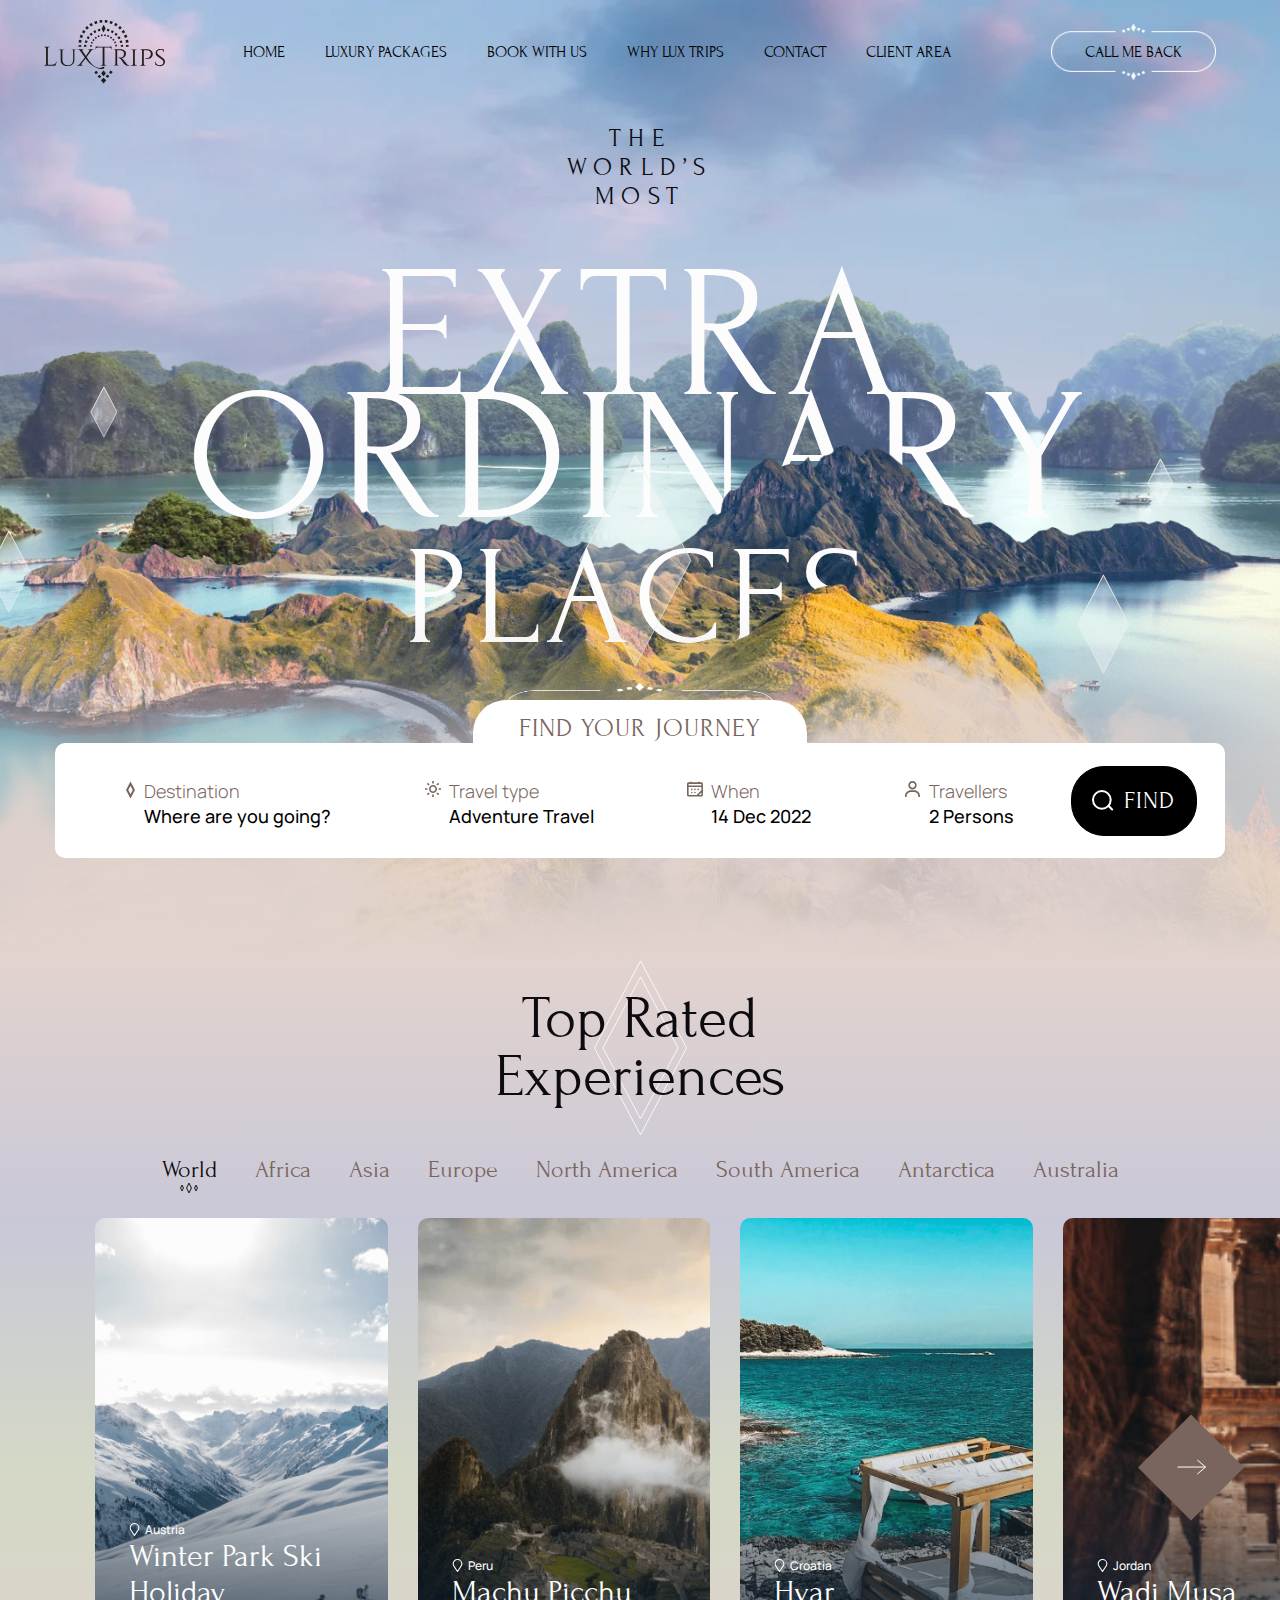
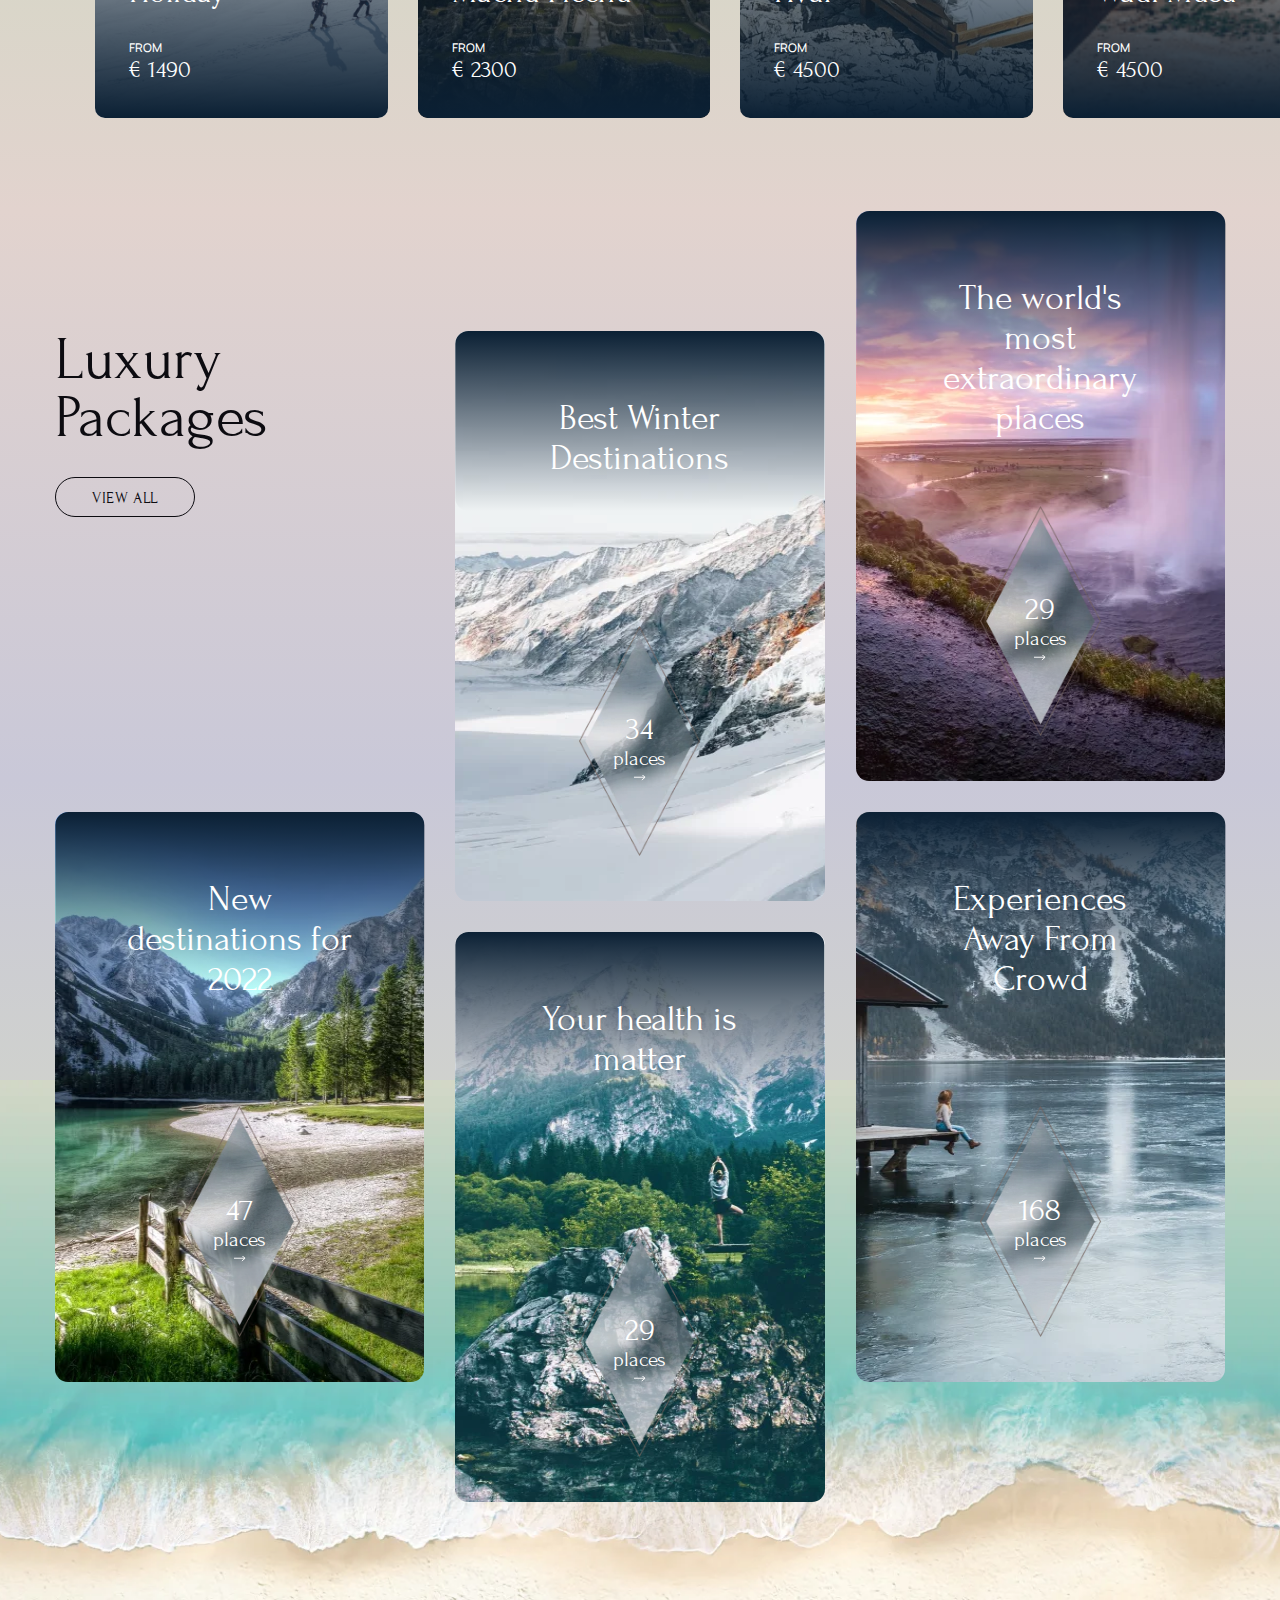
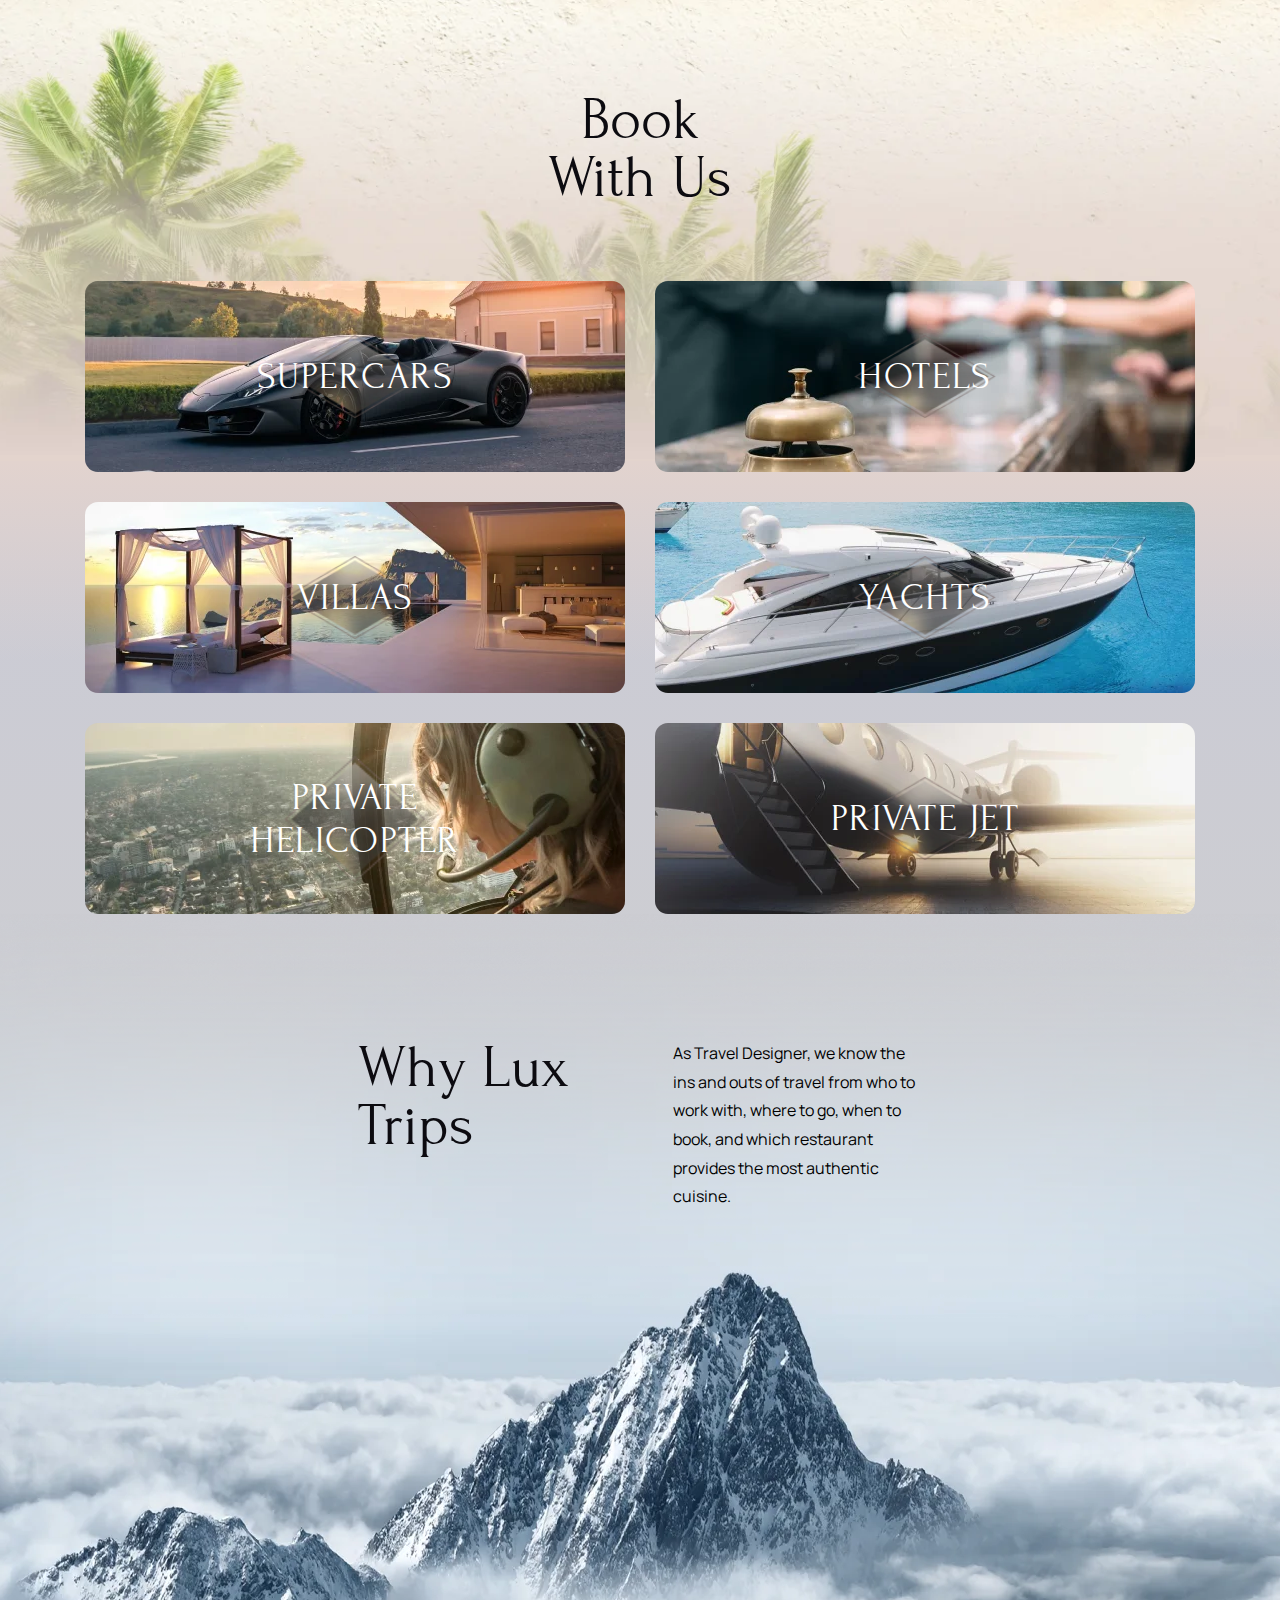
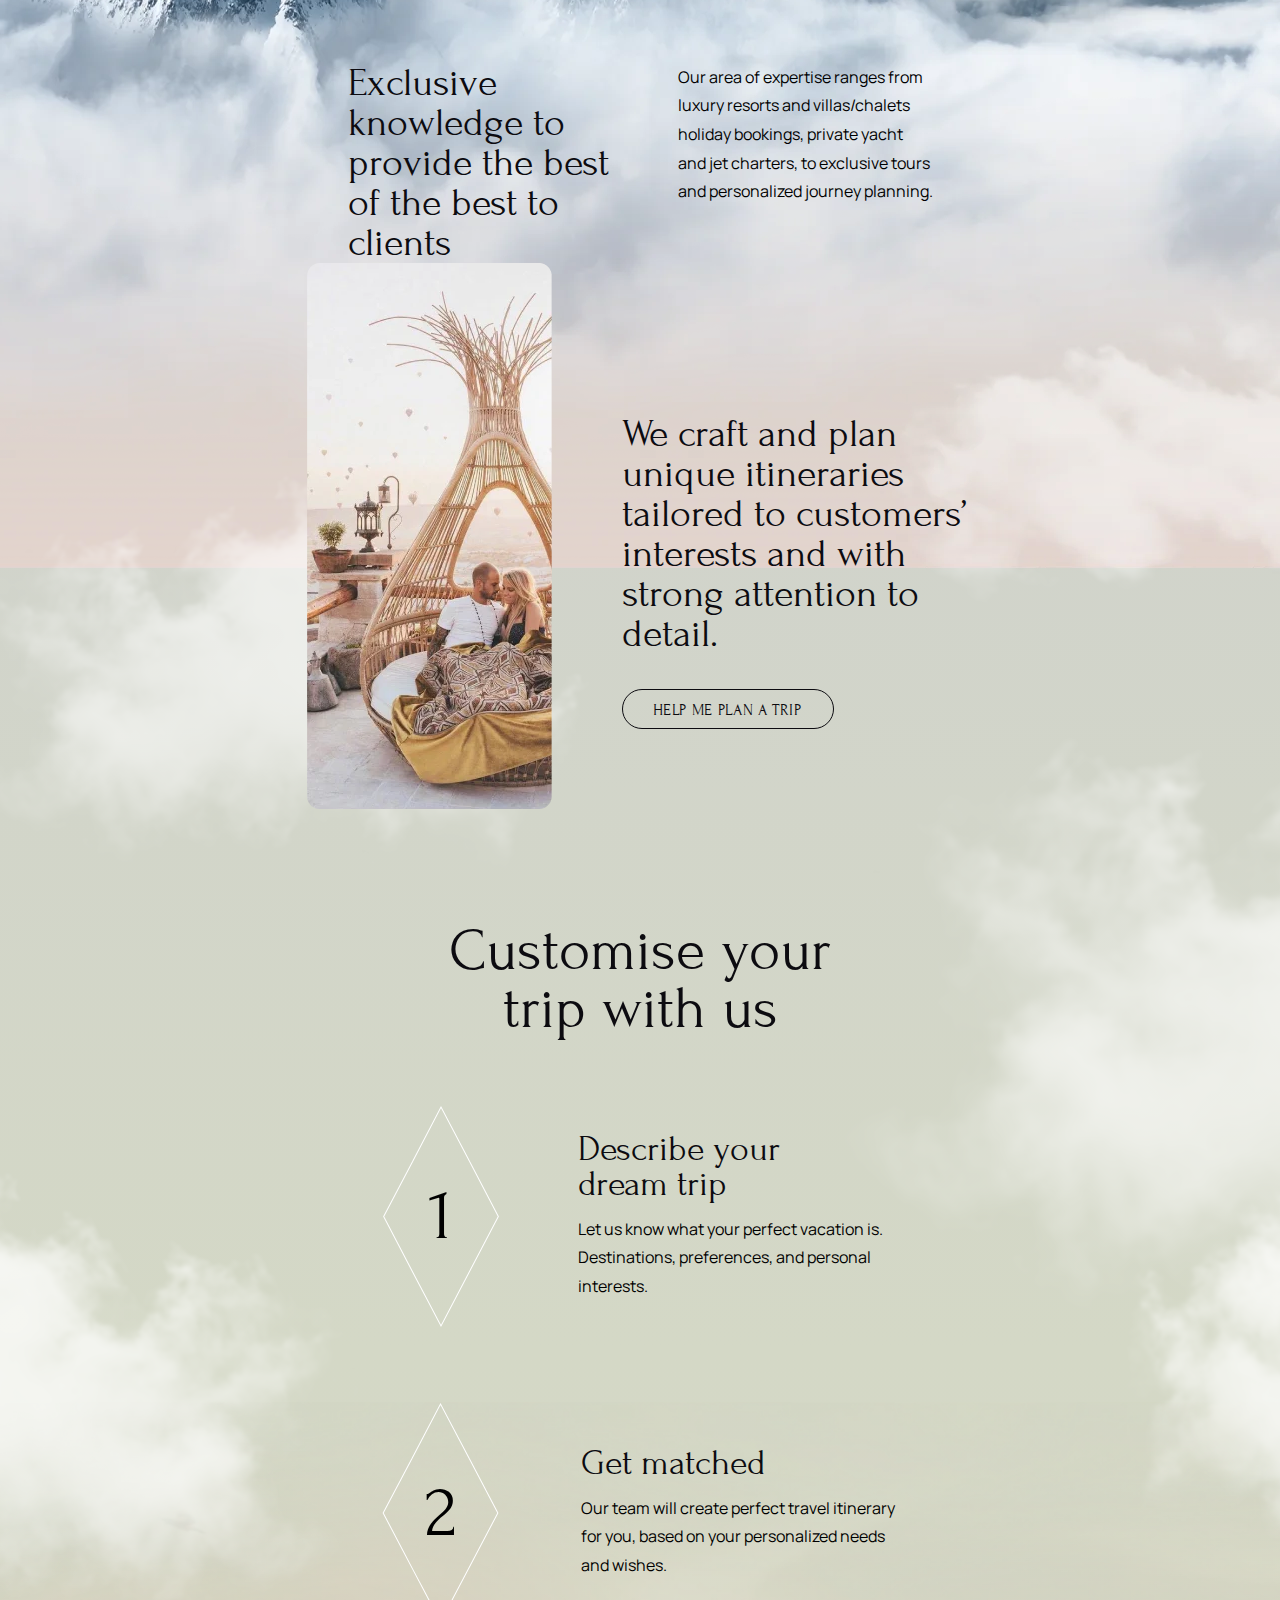
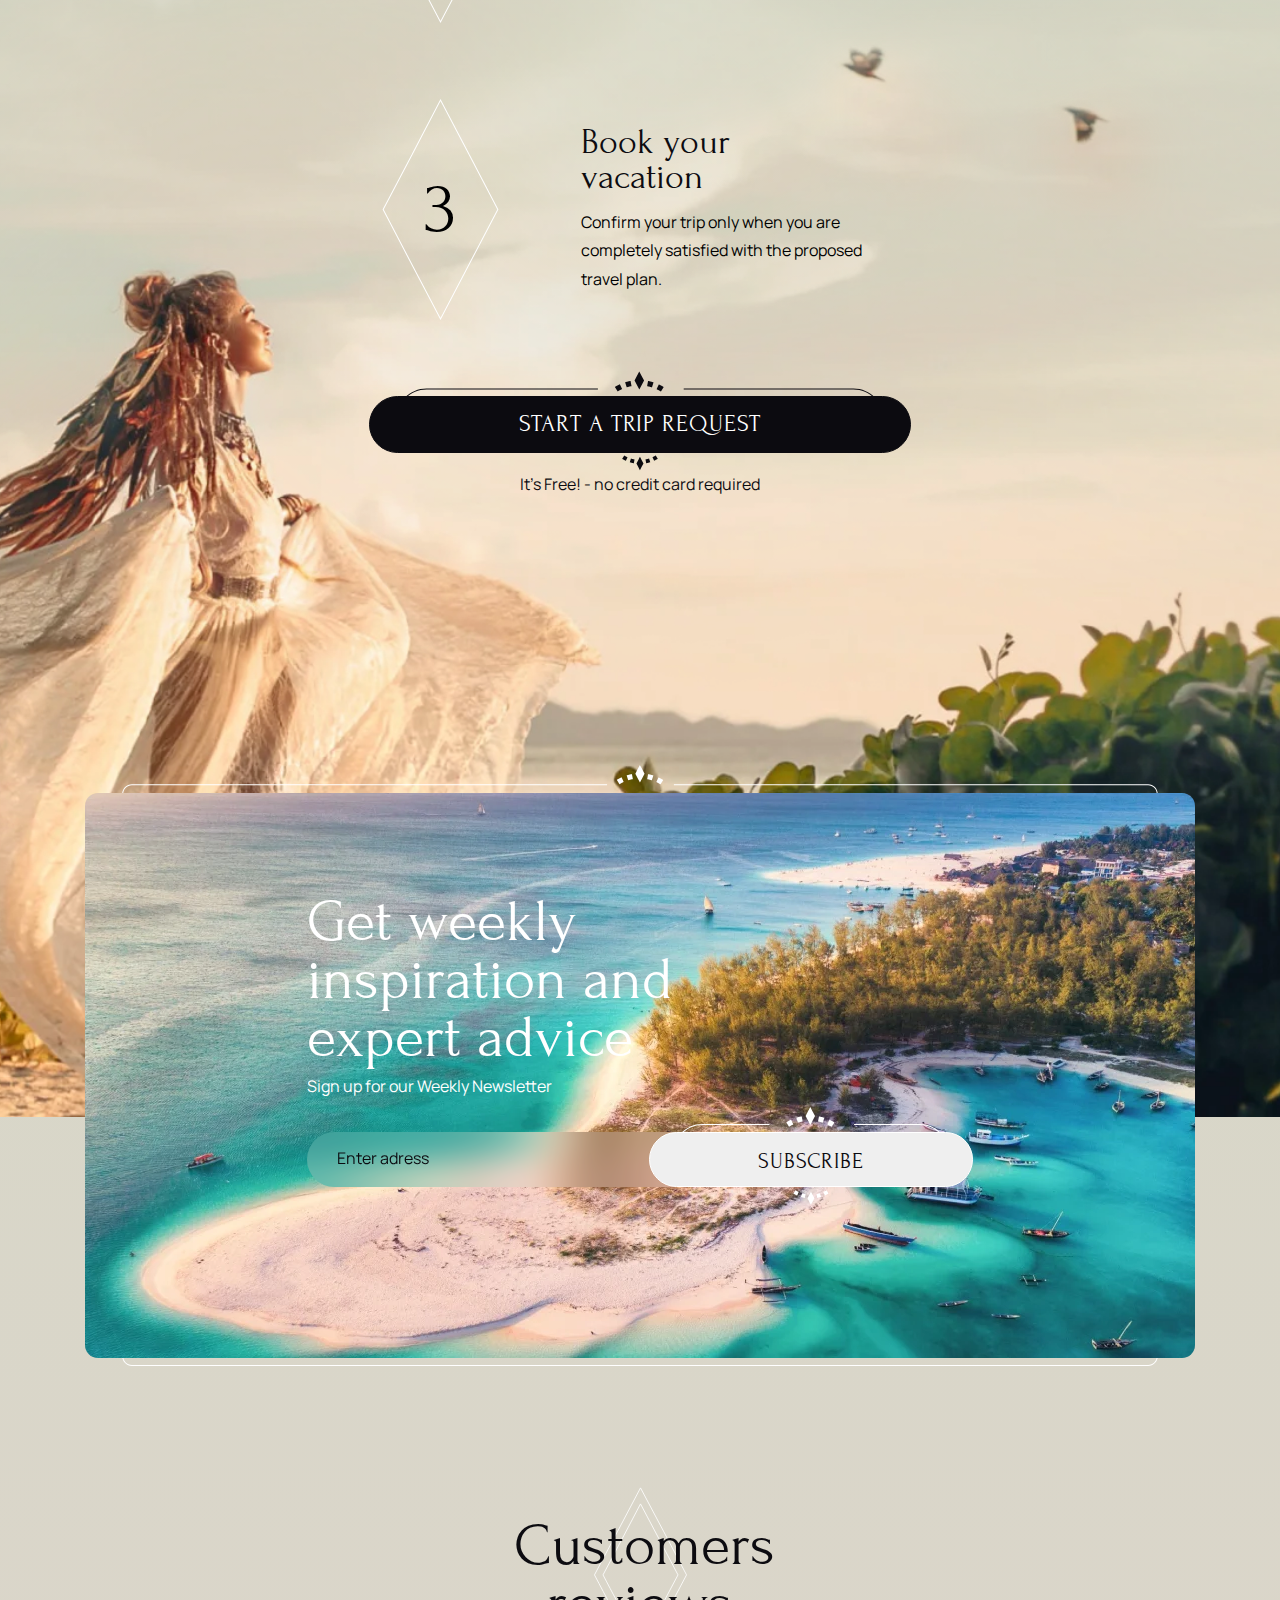
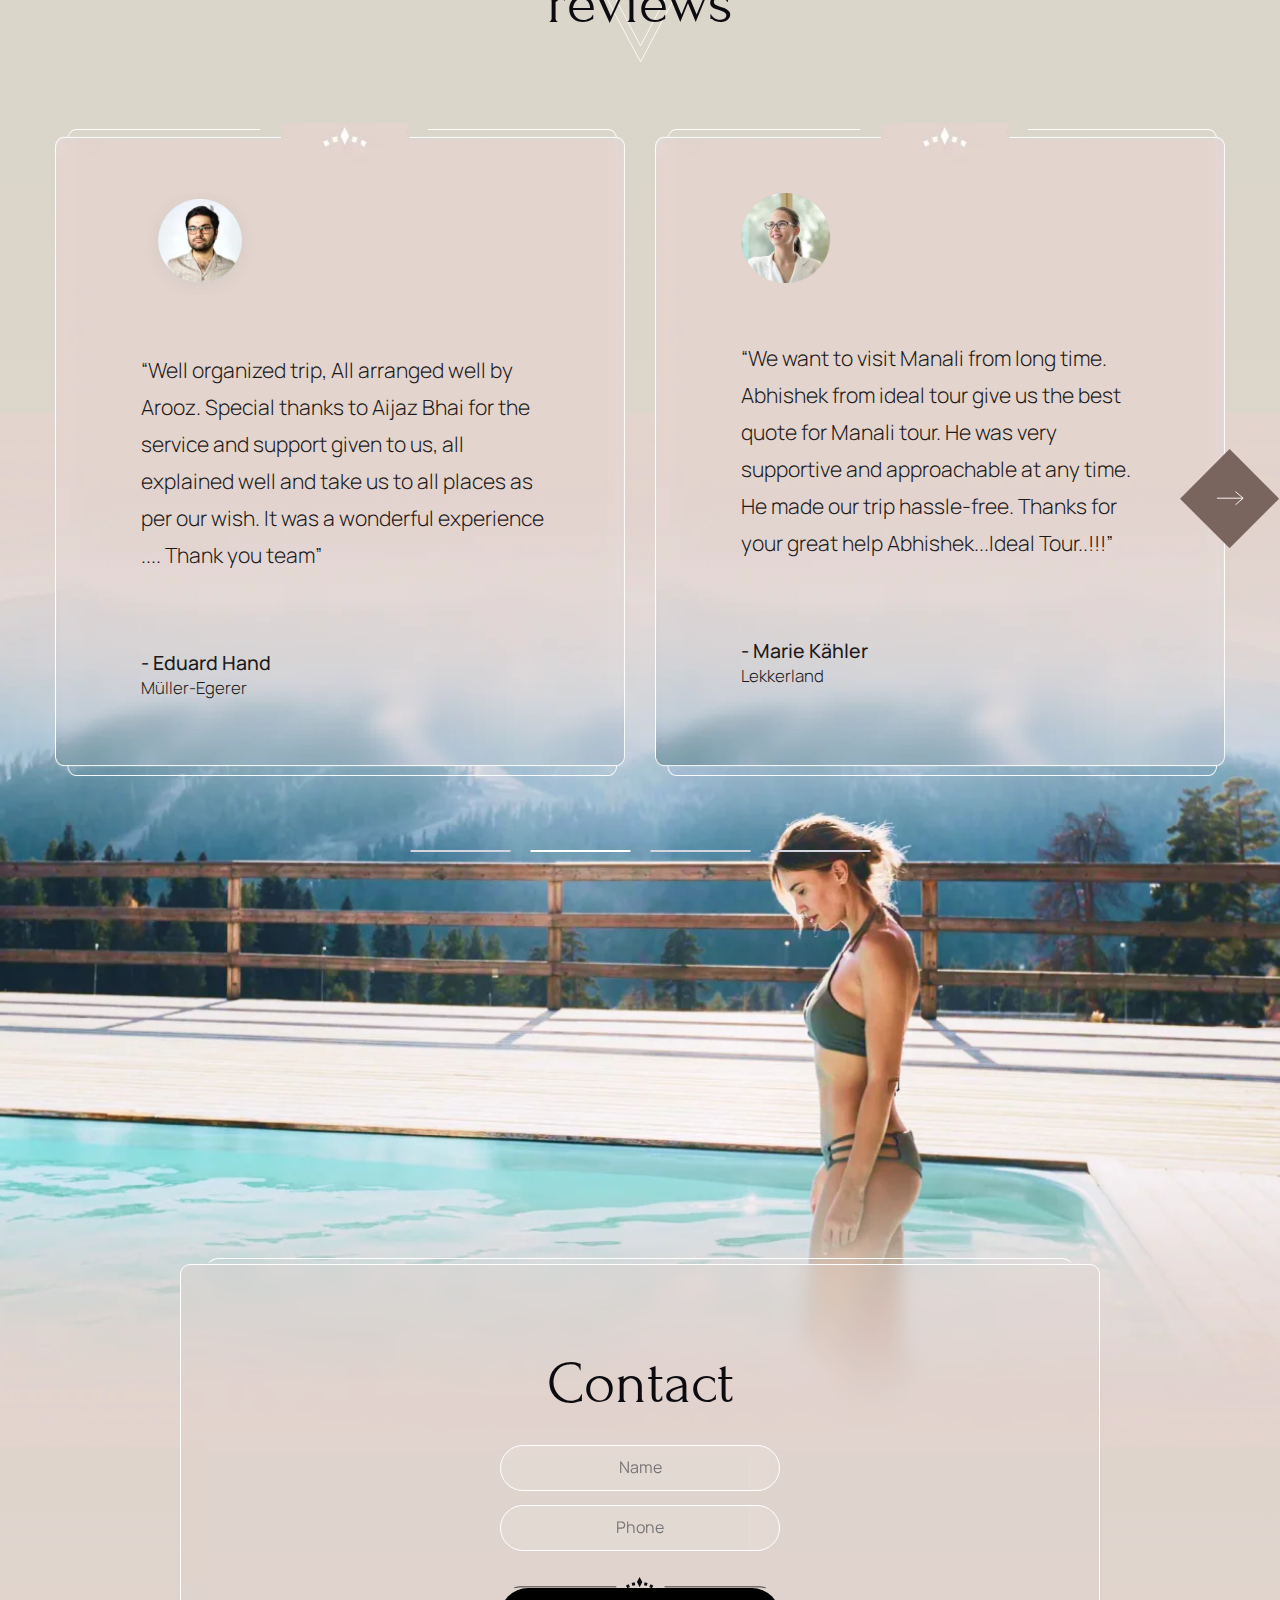
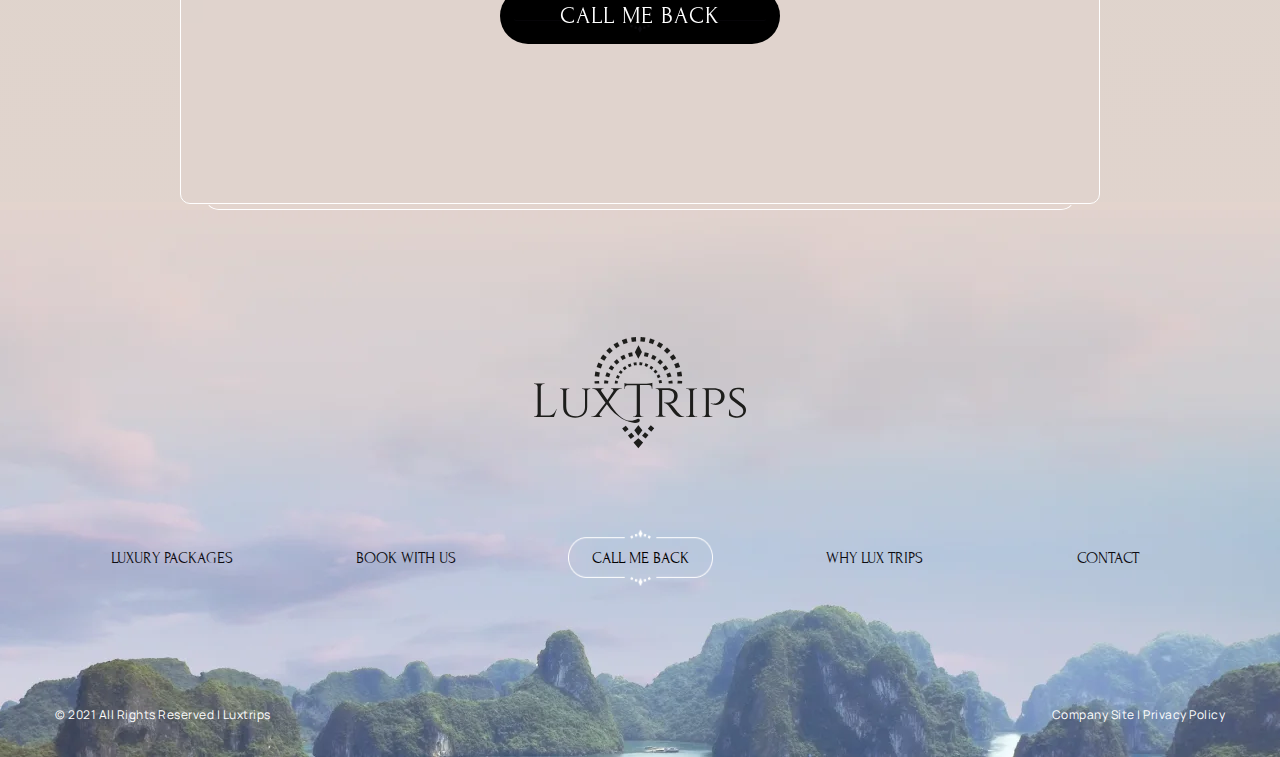
==== commit 3ea9adc0: "Add files via upload" ====
--- a/Travel/index.html
+++ b/Travel/index.html
@@ -109,7 +109,7 @@
           </div>
         </div>
     </main>
-    <section class="experiances">
+    <section class="experiances experiances--margine">
         <h3 class="experiances__title title-with-round">
           Top Rated <br> Experiences
         </h3>
@@ -516,7 +516,7 @@
         </div>
       </div>
     </section>
-    <section class="customise">
+    <section class="customise customise--margin">
       <div class="container">
         <div class="customise__inner">
           <h3 class="customise__title">
